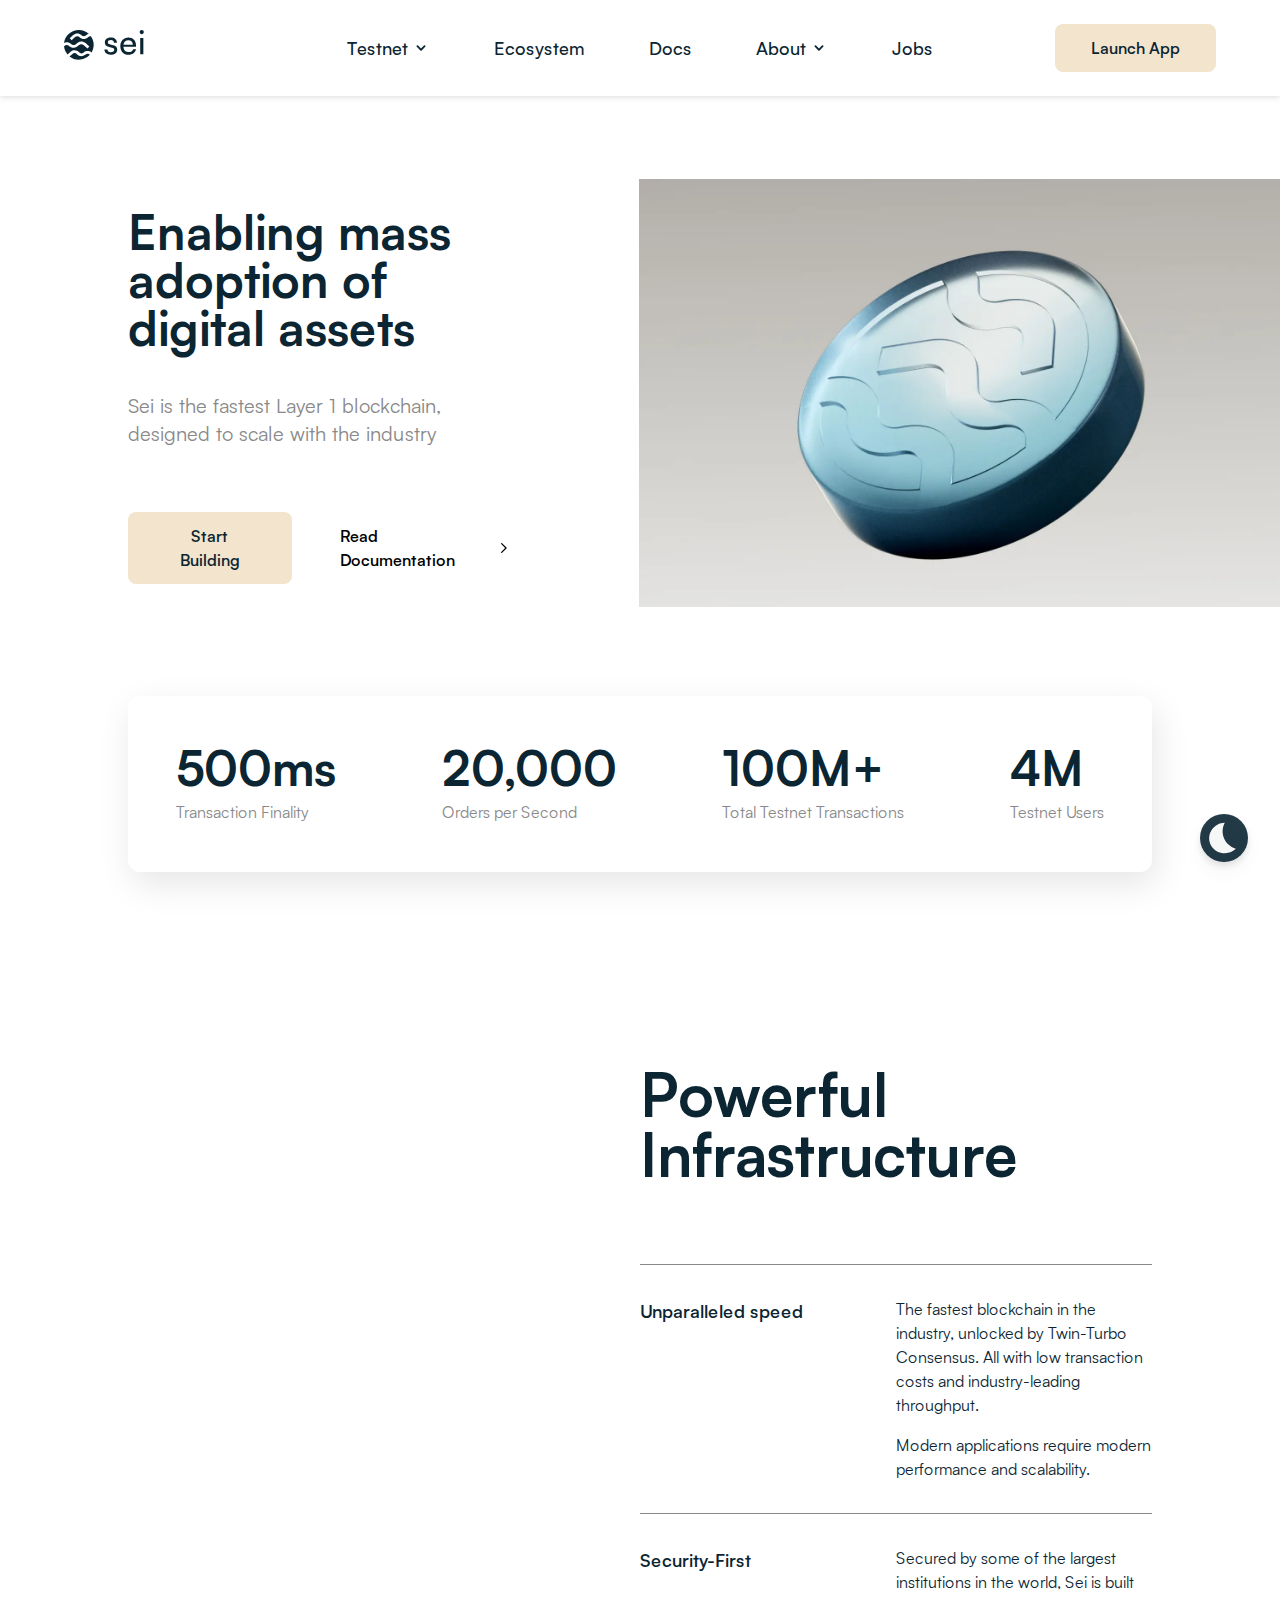
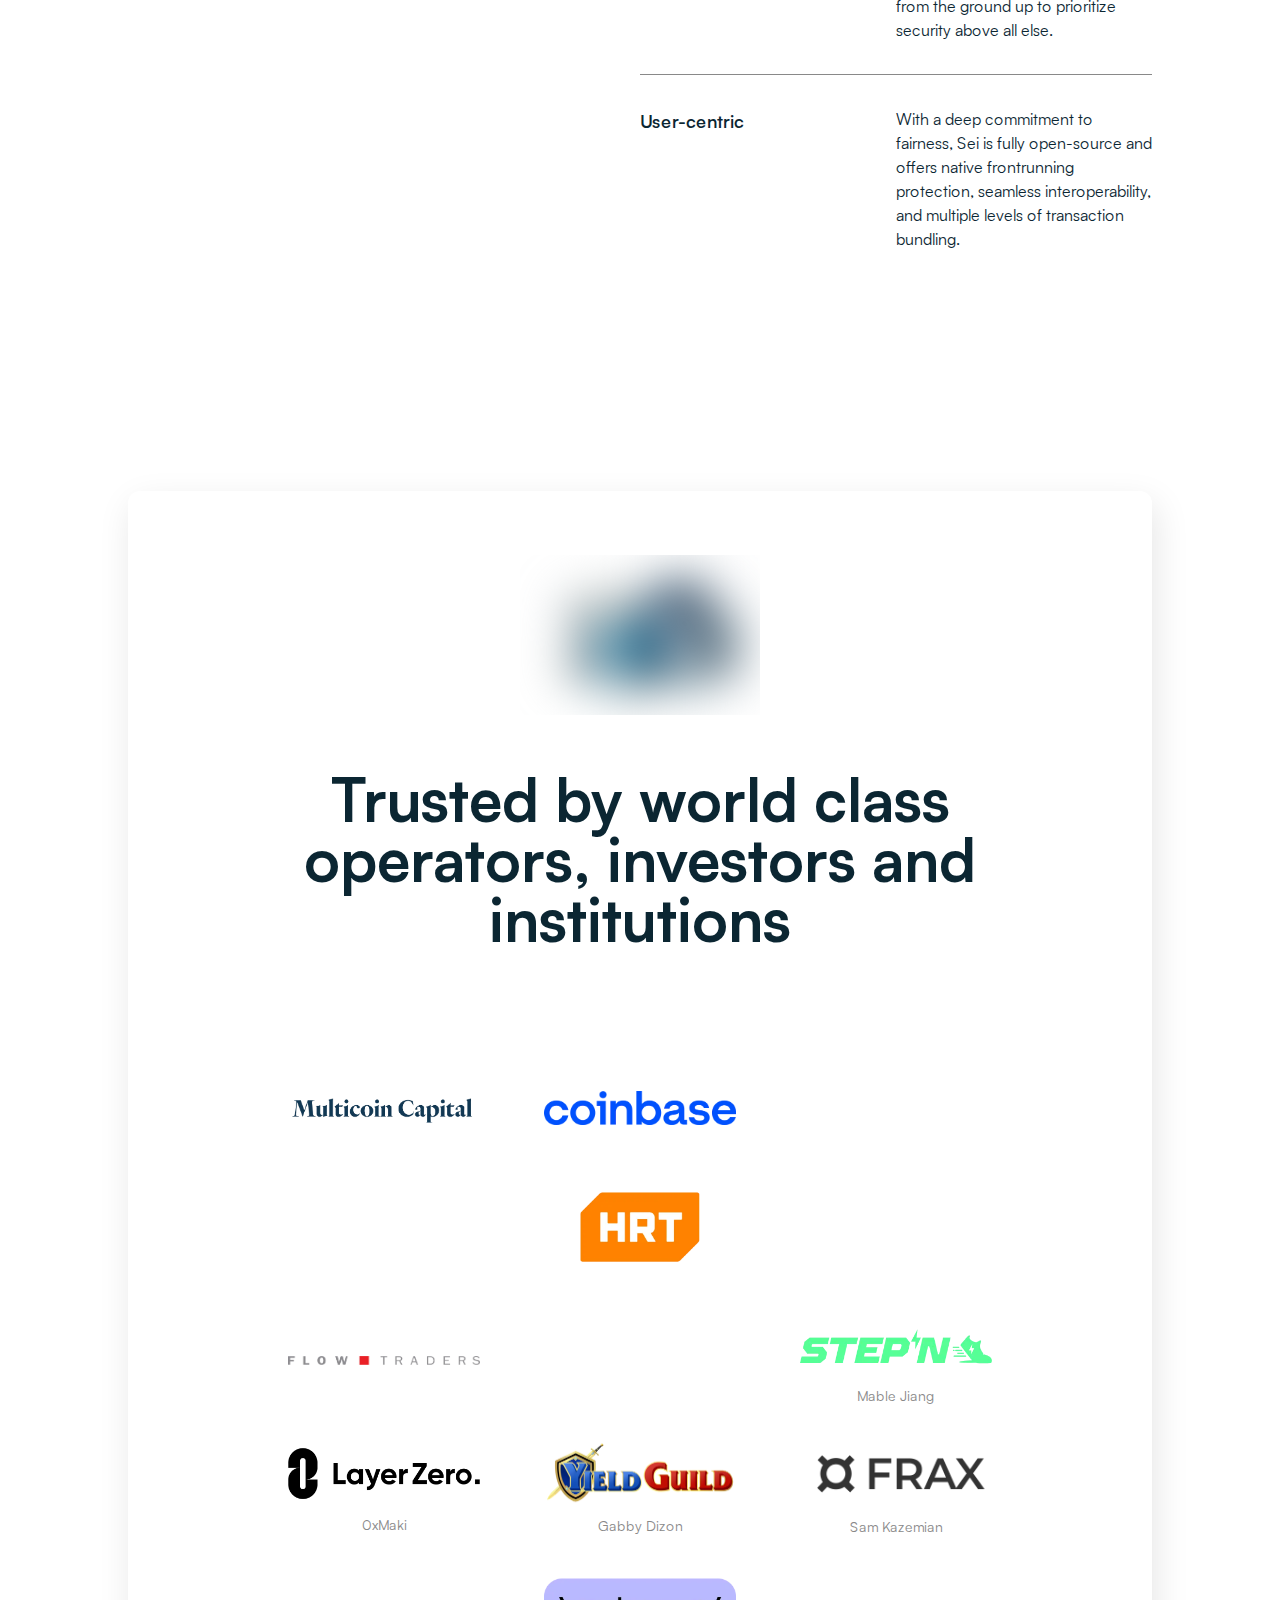
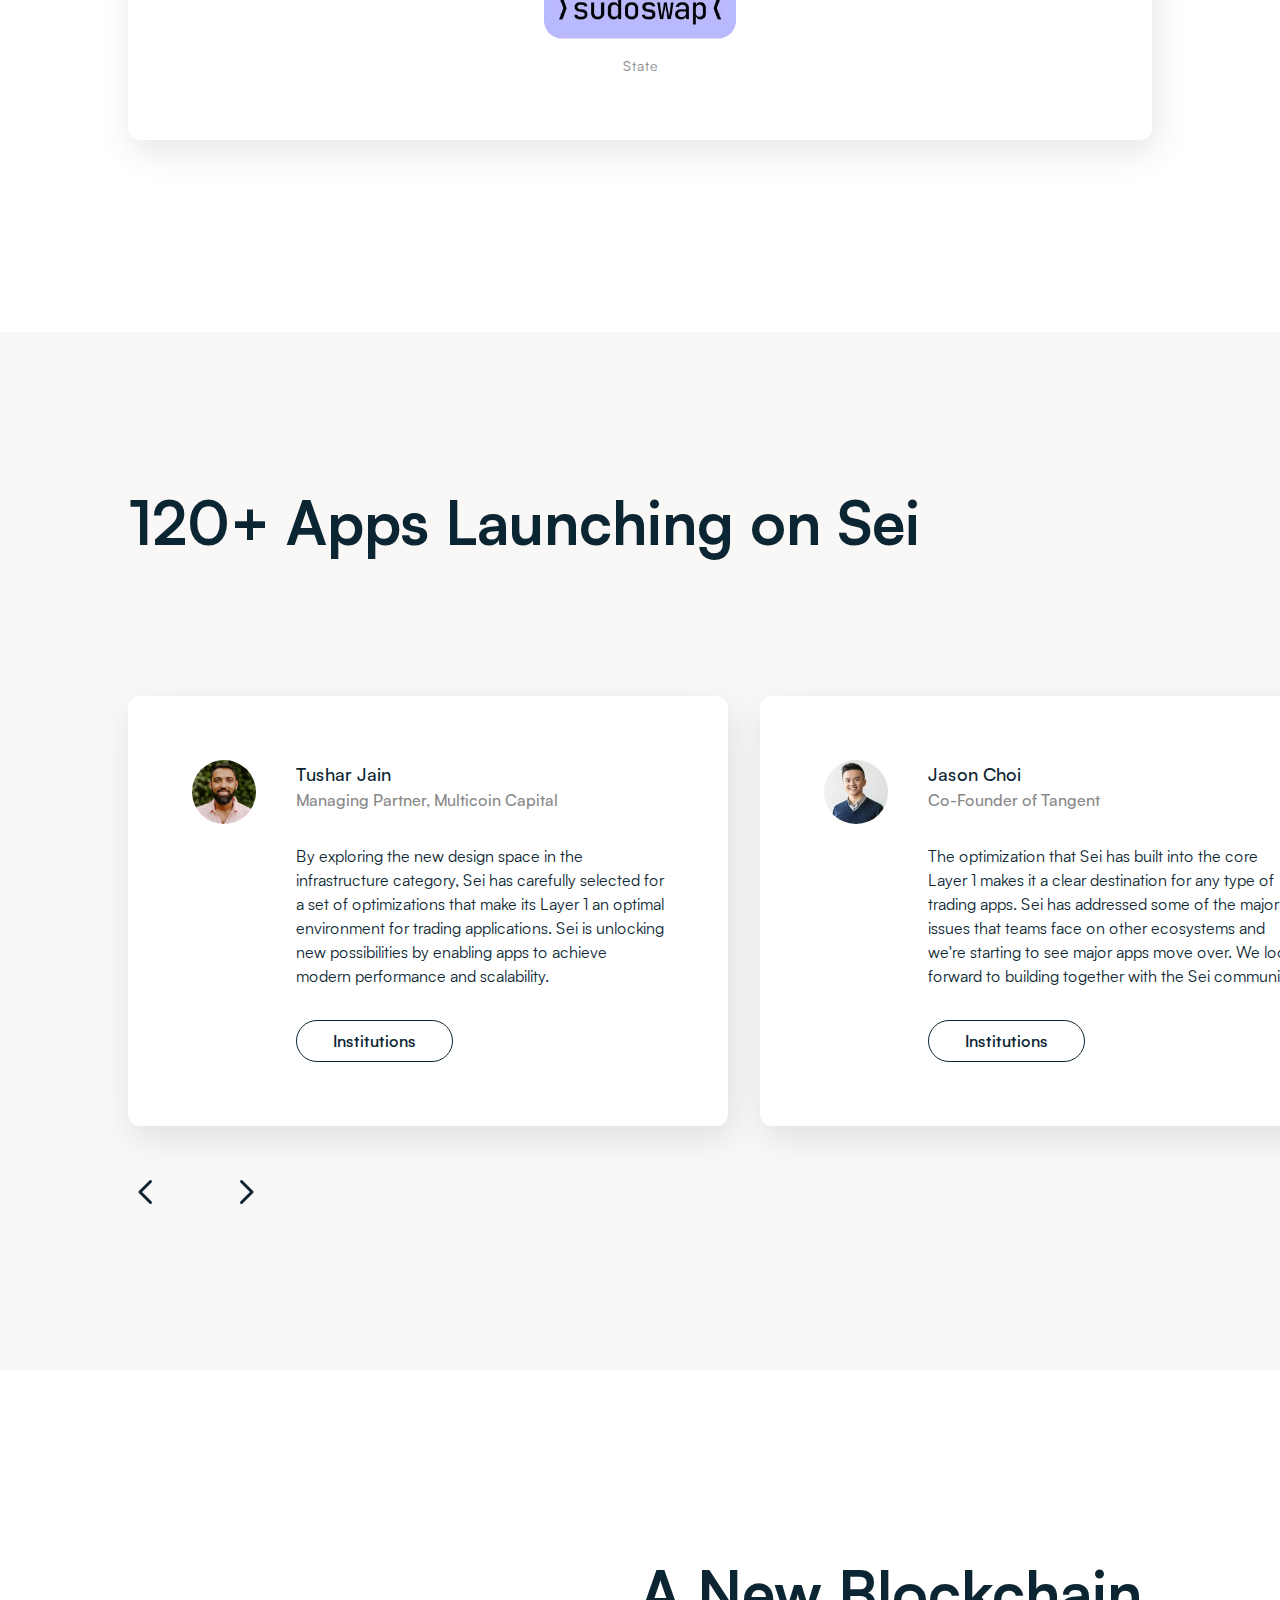
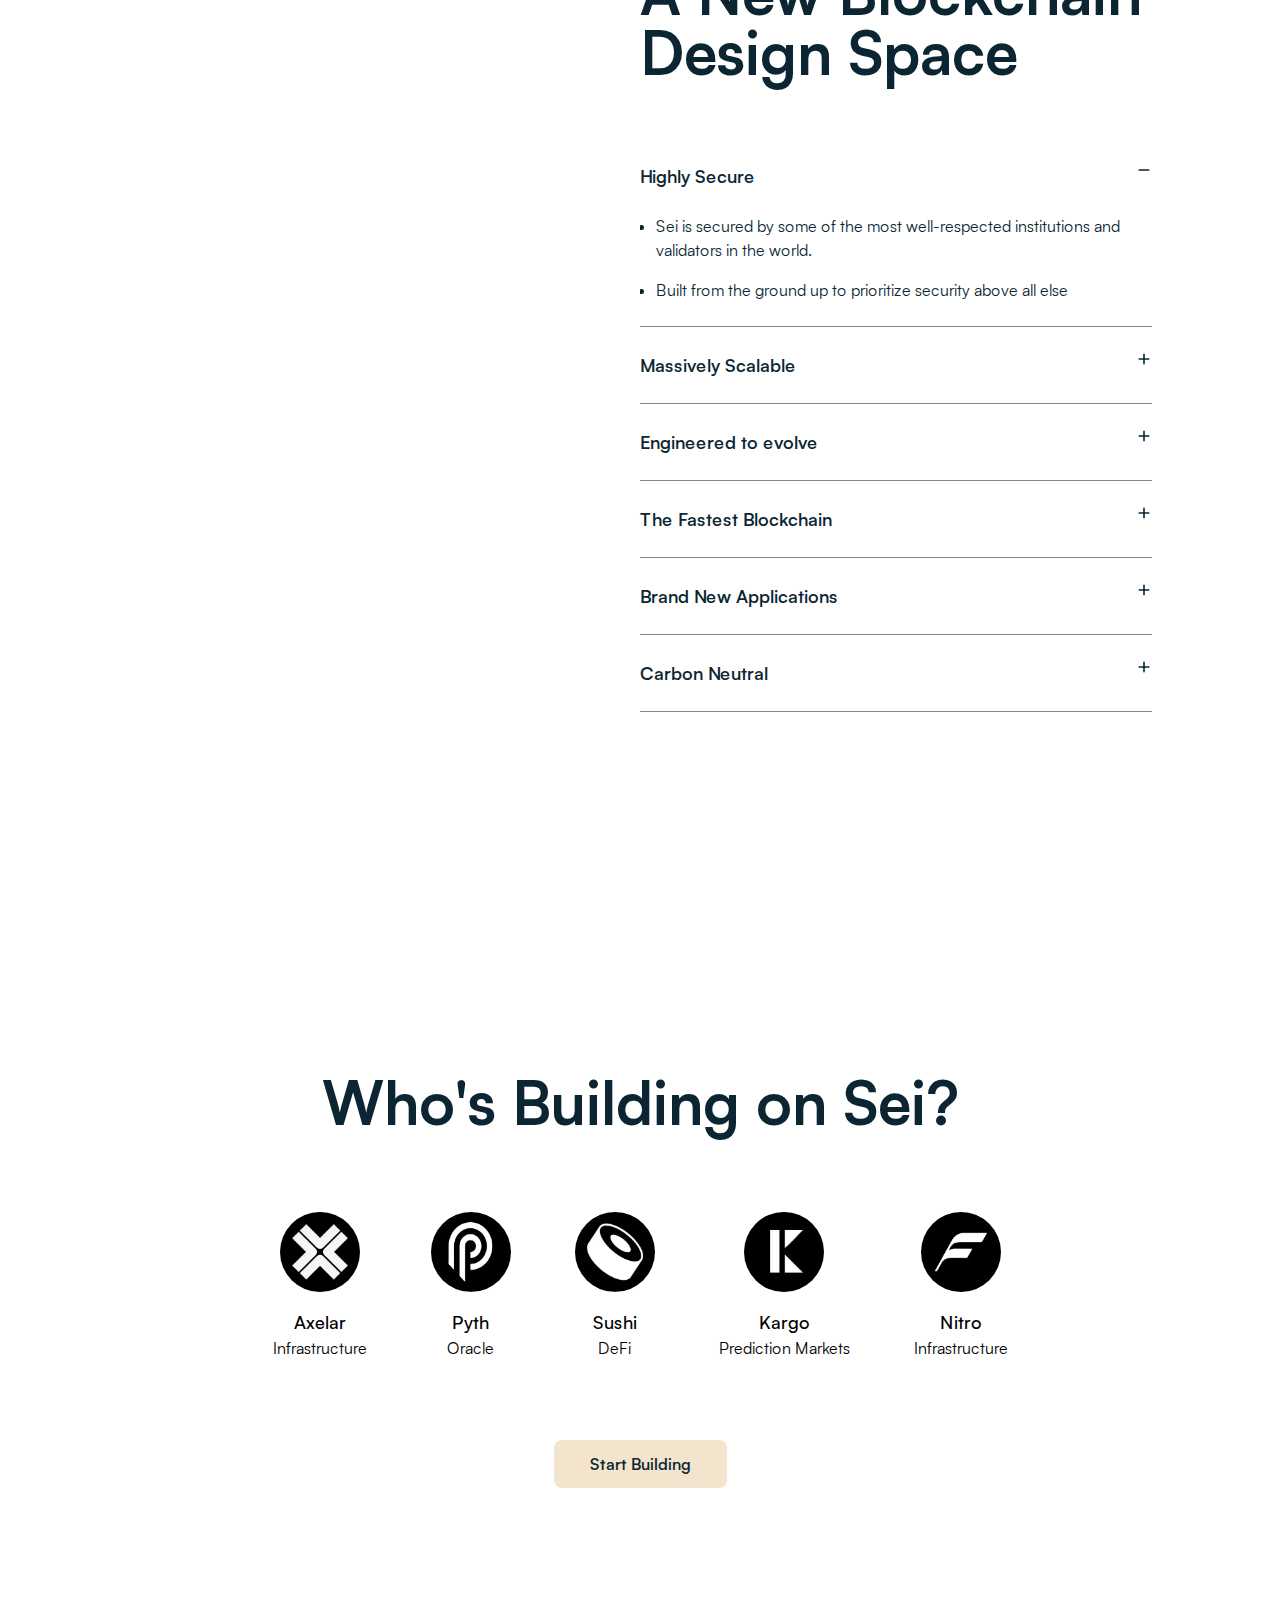
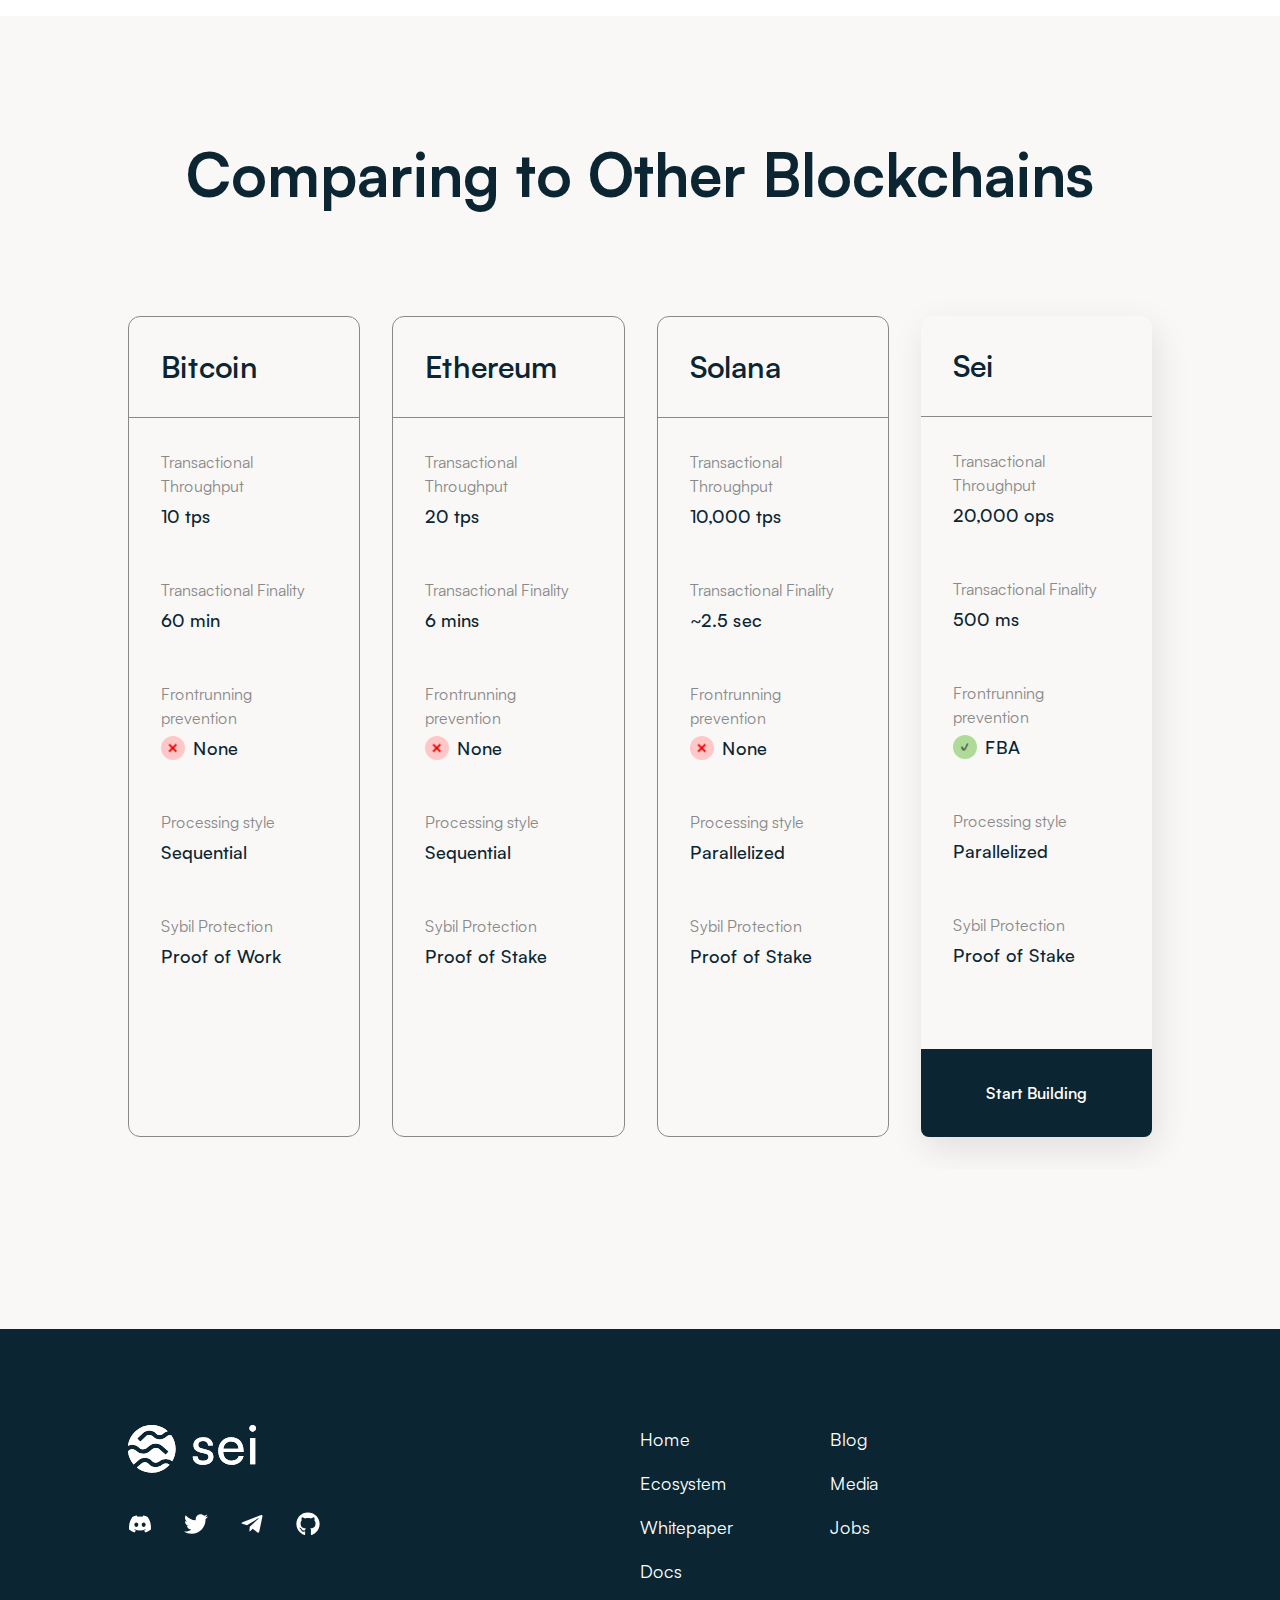
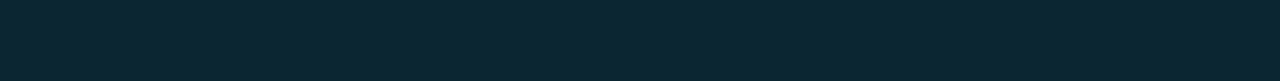
==== index.html @ 15d886cb "22" ====
<!DOCTYPE html>
<!-- saved from url=(0026)https://www.seinetwork.io/ -->
<html class="light" style="color-scheme: light">
  <head>
    <meta http-equiv="Content-Type" content="text/html; charset=UTF-8" />
    <meta name="viewport" content="width=device-width" />
    <link rel="icon" href="https://www.seinetwork.io/favicon.ico" />
    <link
      rel="apple-touch-icon"
      sizes="180x180"
      href="https://www.seinetwork.io/apple-touch-icon.png"
    />
    <link
      rel="icon"
      type="image/png"
      sizes="32x32"
      href="https://www.seinetwork.io/favicon-32x32.png"
    />
    <link
      rel="icon"
      type="image/png"
      sizes="16x16"
      href="https://www.seinetwork.io/favicon-16x16.png"
    />
    <link
      rel="preload"
      as="image"
      imagesrcset="/_next/static/media/logo.fccb4544.svg 1x, /_next/static/media/logo.fccb4544.svg 2x"
    />
    <title>Sei</title>
    <meta
      name="description"
      content="Sei is the first sector-specific Layer 1 blockchain, specialized for trading to give exchanges an unfair advantage"
    />
    <meta
      property="og:description"
      content="Sei is the first sector-specific Layer 1 blockchain, specialized for trading to give exchanges an unfair advantage"
    />
    <meta property="og:image" content="https://www.seinetwork.io/header.jpeg" />
    <link
      rel="preload"
      as="image"
      imagesrcset="/_next/image?url=%2F_next%2Fstatic%2Fmedia%2Fheader.177d8efa.jpeg&amp;w=1920&amp;q=75 1x, /_next/image?url=%2F_next%2Fstatic%2Fmedia%2Fheader.177d8efa.jpeg&amp;w=3840&amp;q=75 2x"
    />
    <link
      rel="preload"
      as="image"
      imagesrcset="/_next/image?url=%2F_next%2Fstatic%2Fmedia%2Fnasdaq.682b1b04.png&amp;w=3840&amp;q=75 1x"
    />
    <link
      rel="preload"
      as="image"
      imagesrcset="/_next/static/media/logo-light.1249fa55.svg 1x, /_next/static/media/logo-light.1249fa55.svg 2x"
    />
    <link
      rel="preload"
      as="image"
      imagesrcset="/_next/static/media/night-mode.e2748ee2.svg 1x, /_next/static/media/night-mode.e2748ee2.svg 2x"
    />
    <meta name="next-head-count" content="15" />
    <link rel="preload" href="./Sei_files/8a41b013d9b7c38a.css" as="style" />
    <link
      rel="stylesheet"
      href="./Sei_files/8a41b013d9b7c38a.css"
      data-n-g=""
    />
    <link rel="preload" href="./Sei_files/161fa475b1646a32.css" as="style" />
    <link
      rel="stylesheet"
      href="./Sei_files/161fa475b1646a32.css"
      data-n-p=""
    />
    <noscript data-n-css=""></noscript>
    <script
      defer=""
      nomodule=""
      src="./Sei_files/polyfills-c67a75d1b6f99dc8.js"
    ></script>
    <script src="./Sei_files/webpack-246c5233b889db27.js" defer=""></script>
    <script src="./Sei_files/framework-4bae2c966b0001c5.js" defer=""></script>
    <script src="./Sei_files/main-1f17483a0f830ef3.js" defer=""></script>
    <script src="./Sei_files/_app-218dd84189ef3e8f.js" defer=""></script>
    <script src="./Sei_files/1bfc9850-b2cb94525df4f023.js" defer=""></script>
    <script src="./Sei_files/d0c16330-4b8eaaa2dcb548d1.js" defer=""></script>
    <script src="./Sei_files/ae51ba48-6fbe7cf770477230.js" defer=""></script>
    <script src="./Sei_files/102d0109-e719ffe319b6fd63.js" defer=""></script>
    <script src="./Sei_files/fec483df-91bc128f11b1a0d2.js" defer=""></script>
    <script src="./Sei_files/d64684d8-f38b3db3be071883.js" defer=""></script>
    <script src="./Sei_files/56956470-5cda7f62181a00b7.js" defer=""></script>
    <script src="./Sei_files/093d6630-2e3bfc4df91aaadc.js" defer=""></script>
    <script src="./Sei_files/453-1b55c6024cd89464.js" defer=""></script>
    <script src="./Sei_files/851-3bc5c96098dbd3c6.js" defer=""></script>
    <script src="./Sei_files/462-4935fa8c2245cab6.js" defer=""></script>
    <script src="./Sei_files/index-c6e54e2c39372d68.js" defer=""></script>
    <script src="./Sei_files/_buildManifest.js" defer=""></script>
    <script src="./Sei_files/_ssgManifest.js" defer=""></script>
    <link
      as="script"
      rel="prefetch"
      href="./Sei_files/d0447323-65634891afab053b.js"
    />
    <link
      as="script"
      rel="prefetch"
      href="./Sei_files/0c428ae2-75a1a5b0a1548355.js"
    />
    <link
      as="script"
      rel="prefetch"
      href="./Sei_files/d7eeaac4-534a50ec623fce26.js"
    />
    <link
      as="script"
      rel="prefetch"
      href="./Sei_files/ecosystem-51c53a5d2145a384.js"
    />
    <link
      as="script"
      rel="prefetch"
      href="./Sei_files/treasure-8b0238f4e02240ed.js"
    />
    <link
      as="script"
      rel="prefetch"
      href="./Sei_files/media-4ad7a626e1d3c2e5.js"
    />
  </head>
  <body>
    <div id="__next">
      <script>
        !(function () {
          try {
            var d = document.documentElement,
              c = d.classList;
            c.remove("light", "dark");
            var e = localStorage.getItem("theme");
            if ("system" === e || (!e && true)) {
              var t = "(prefers-color-scheme: dark)",
                m = window.matchMedia(t);
              if (m.media !== t || m.matches) {
                d.style.colorScheme = "dark";
                c.add("dark");
              } else {
                d.style.colorScheme = "light";
                c.add("light");
              }
            } else if (e) {
              c.add(e || "");
            }
            if (e === "light" || e === "dark") d.style.colorScheme = e;
          } catch (e) {}
        })();
      </script>
      <div
        class="px-6 md:px-16 py-6 flex flex-row justify-between items-center relative shadow-[0px_1px_6px_0px_rgba(0,0,0,0.15)] bg-white dark:bg-indigo"
      >
        <div class="flex-1 flex items-center justify-start">
          <div class="w-20 mr-2 hidden dark:flex">
            <a href="https://www.seinetwork.io/"
              ><span
                style="
                  box-sizing: border-box;
                  display: inline-block;
                  overflow: hidden;
                  width: initial;
                  height: initial;
                  background: none;
                  opacity: 1;
                  border: 0;
                  margin: 0;
                  padding: 0;
                  position: relative;
                  max-width: 100%;
                "
                ><span
                  style="
                    box-sizing: border-box;
                    display: block;
                    width: initial;
                    height: initial;
                    background: none;
                    opacity: 1;
                    border: 0;
                    margin: 0;
                    padding: 0;
                    max-width: 100%;
                  "
                  ><img
                    style="
                      display: block;
                      max-width: 100%;
                      width: initial;
                      height: initial;
                      background: none;
                      opacity: 1;
                      border: 0;
                      margin: 0;
                      padding: 0;
                    "
                    alt=""
                    aria-hidden="true"
                    src="data:image/svg+xml,%3csvg%20xmlns=%27http://www.w3.org/2000/svg%27%20version=%271.1%27%20width=%27155%27%20height=%2758%27/%3e" /></span
                ><img
                  alt="Sei Logo"
                  srcset="
                    /_next/static/media/logo-light.1249fa55.svg 1x,
                    /_next/static/media/logo-light.1249fa55.svg 2x
                  "
                  src="./Sei_files/logo-light.1249fa55.svg"
                  decoding="async"
                  data-nimg="intrinsic"
                  style="
                    position: absolute;
                    top: 0;
                    left: 0;
                    bottom: 0;
                    right: 0;
                    box-sizing: border-box;
                    padding: 0;
                    border: none;
                    margin: auto;
                    display: block;
                    width: 0;
                    height: 0;
                    min-width: 100%;
                    max-width: 100%;
                    min-height: 100%;
                    max-height: 100%;
                  " /></span
            ></a>
          </div>
          <div class="w-20 mr-2 dark:hidden">
            <a href="https://www.seinetwork.io/"
              ><span
                style="
                  box-sizing: border-box;
                  display: inline-block;
                  overflow: hidden;
                  width: initial;
                  height: initial;
                  background: none;
                  opacity: 1;
                  border: 0;
                  margin: 0;
                  padding: 0;
                  position: relative;
                  max-width: 100%;
                "
                ><span
                  style="
                    box-sizing: border-box;
                    display: block;
                    width: initial;
                    height: initial;
                    background: none;
                    opacity: 1;
                    border: 0;
                    margin: 0;
                    padding: 0;
                    max-width: 100%;
                  "
                  ><img
                    style="
                      display: block;
                      max-width: 100%;
                      width: initial;
                      height: initial;
                      background: none;
                      opacity: 1;
                      border: 0;
                      margin: 0;
                      padding: 0;
                    "
                    alt=""
                    aria-hidden="true"
                    src="data:image/svg+xml,%3csvg%20xmlns=%27http://www.w3.org/2000/svg%27%20version=%271.1%27%20width=%27101%27%20height=%2738%27/%3e" /></span
                ><img
                  alt="Sei Logo"
                  srcset="
                    /_next/static/media/logo.fccb4544.svg 1x,
                    /_next/static/media/logo.fccb4544.svg 2x
                  "
                  src="./Sei_files/logo.fccb4544.svg"
                  decoding="async"
                  data-nimg="intrinsic"
                  style="
                    position: absolute;
                    top: 0;
                    left: 0;
                    bottom: 0;
                    right: 0;
                    box-sizing: border-box;
                    padding: 0;
                    border: none;
                    margin: auto;
                    display: block;
                    width: 0;
                    height: 0;
                    min-width: 100%;
                    max-width: 100%;
                    min-height: 100%;
                    max-height: 100%;
                  " /></span
            ></a>
          </div>
        </div>
        <div class="flex-1 font-medium">
          <div
            class="hidden lg:flex items-center justify-center text-lg space-x-8 xl:space-x-16 text-indigo dark:text-white"
          >
            <div class="relative">
              <button class="flex justify-center items-center">
                <span class="mr-1">Testnet</span
                ><svg
                  stroke="currentColor"
                  fill="currentColor"
                  stroke-width="0"
                  viewBox="0 0 20 20"
                  class="transition-all"
                  height="1em"
                  width="1em"
                  xmlns="http://www.w3.org/2000/svg"
                >
                  <path
                    fill-rule="evenodd"
                    d="M5.293 7.293a1 1 0 011.414 0L10 10.586l3.293-3.293a1 1 0 111.414 1.414l-4 4a1 1 0 01-1.414 0l-4-4a1 1 0 010-1.414z"
                    clip-rule="evenodd"
                  ></path>
                </svg>
              </button>
              <div
                class="absolute left-0 z-50 mt-2 p-8 rounded-lg shadow-[0px_1px_6px_0px_rgba(0,0,0,0.15)] bg-white text-indigo dark:bg-indigo dark:text-white hidden"
              >
                <div class="gap-6 flex flex-col items-start w-80">
                  <div>
                    <a href="https://www.seinetwork.io/treasure"
                      ><div class="flex">
                        <div class="text-2xl mt-1 mr-3">
                          <svg
                            stroke="currentColor"
                            fill="none"
                            stroke-width="0"
                            viewBox="0 0 24 24"
                            height="1em"
                            width="1em"
                            xmlns="http://www.w3.org/2000/svg"
                          >
                            <path
                              stroke-linecap="round"
                              stroke-linejoin="round"
                              stroke-width="2"
                              d="M12 8v13m0-13V6a2 2 0 112 2h-2zm0 0V5.5A2.5 2.5 0 109.5 8H12zm-7 4h14M5 12a2 2 0 110-4h14a2 2 0 110 4M5 12v7a2 2 0 002 2h10a2 2 0 002-2v-7"
                            ></path>
                          </svg>
                        </div>
                        <div>
                          <p>Treasure</p>
                          <p class="text-grey font-normal">
                            Claim and view your Mystery Box NFT
                          </p>
                        </div>
                      </div></a
                    >
                  </div>
                  <div>
                    <a
                      href="https://3pgv.notion.site/All-Seinami-Testnet-Missions-16c0a40320244c24b0bc3f663c0cf00b"
                      target="_blank"
                      rel="noreferrer"
                      class="flex justify-center items-center"
                      ><div class="flex">
                        <div class="text-2xl mt-1 mr-3">
                          <svg
                            stroke="currentColor"
                            fill="none"
                            stroke-width="2"
                            viewBox="0 0 24 24"
                            stroke-linecap="round"
                            stroke-linejoin="round"
                            height="1em"
                            width="1em"
                            xmlns="http://www.w3.org/2000/svg"
                          >
                            <desc></desc>
                            <path
                              stroke="none"
                              d="M0 0h24v24H0z"
                              fill="none"
                            ></path>
                            <circle cx="12" cy="12" r="1"></circle>
                            <circle cx="12" cy="12" r="5"></circle>
                            <circle cx="12" cy="12" r="9"></circle>
                          </svg>
                        </div>
                        <div>
                          <p>Missions</p>
                          <p class="text-grey font-normal">
                            Check out our current Seinami Testnet missions
                          </p>
                        </div>
                      </div></a
                    >
                  </div>
                  <div>
                    <a
                      href="https://sei.explorers.guru/validators"
                      target="_blank"
                      rel="noreferrer"
                      class="flex justify-center items-center"
                      ><div class="flex">
                        <div class="text-2xl mt-1 mr-3">
                          <svg
                            stroke="currentColor"
                            fill="none"
                            stroke-width="0"
                            viewBox="0 0 24 24"
                            height="1em"
                            width="1em"
                            xmlns="http://www.w3.org/2000/svg"
                          >
                            <path
                              stroke-linecap="round"
                              stroke-linejoin="round"
                              stroke-width="2"
                              d="M9 12l2 2 4-4M7.835 4.697a3.42 3.42 0 001.946-.806 3.42 3.42 0 014.438 0 3.42 3.42 0 001.946.806 3.42 3.42 0 013.138 3.138 3.42 3.42 0 00.806 1.946 3.42 3.42 0 010 4.438 3.42 3.42 0 00-.806 1.946 3.42 3.42 0 01-3.138 3.138 3.42 3.42 0 00-1.946.806 3.42 3.42 0 01-4.438 0 3.42 3.42 0 00-1.946-.806 3.42 3.42 0 01-3.138-3.138 3.42 3.42 0 00-.806-1.946 3.42 3.42 0 010-4.438 3.42 3.42 0 00.806-1.946 3.42 3.42 0 013.138-3.138z"
                            ></path>
                          </svg>
                        </div>
                        <div>
                          <p>Validators</p>
                          <p class="text-grey font-normal">
                            View the stake and status of Seinami Testnet
                            validators
                          </p>
                        </div>
                      </div></a
                    >
                  </div>
                </div>
              </div>
            </div>
            <a href="https://www.seinetwork.io/ecosystem">Ecosystem</a
            ><a
              href="https://docs.seinetwork.io/introduction/overview"
              target="_blank"
              rel="noreferrer"
              >Docs</a
            >
            <div class="relative">
              <button class="flex justify-center items-center">
                <span class="mr-1">About</span
                ><svg
                  stroke="currentColor"
                  fill="currentColor"
                  stroke-width="0"
                  viewBox="0 0 20 20"
                  class="transition-all"
                  height="1em"
                  width="1em"
                  xmlns="http://www.w3.org/2000/svg"
                >
                  <path
                    fill-rule="evenodd"
                    d="M5.293 7.293a1 1 0 011.414 0L10 10.586l3.293-3.293a1 1 0 111.414 1.414l-4 4a1 1 0 01-1.414 0l-4-4a1 1 0 010-1.414z"
                    clip-rule="evenodd"
                  ></path>
                </svg>
              </button>
              <div
                class="absolute left-0 z-50 mt-2 p-8 rounded-lg shadow-[0px_1px_6px_0px_rgba(0,0,0,0.15)] bg-white text-indigo dark:bg-indigo dark:text-white hidden"
              >
                <div class="gap-6 flex flex-col items-start w-80">
                  <div>
                    <a
                      href="https://github.com/sei-protocol/sei-chain/blob/3c9576fee3494ce039df684624f918dd8066ba3f/whitepaper/Sei_Whitepaper.pdf"
                      target="_blank"
                      rel="noreferrer"
                      class="flex justify-center items-center"
                      ><div class="flex">
                        <div class="text-2xl mt-1 mr-3">
                          <svg
                            stroke="currentColor"
                            fill="currentColor"
                            stroke-width="0"
                            viewBox="0 0 512 512"
                            height="1em"
                            width="1em"
                            xmlns="http://www.w3.org/2000/svg"
                          >
                            <path
                              fill="none"
                              stroke-linejoin="round"
                              stroke-width="32"
                              d="M416 221.25V416a48 48 0 01-48 48H144a48 48 0 01-48-48V96a48 48 0 0148-48h98.75a32 32 0 0122.62 9.37l141.26 141.26a32 32 0 019.37 22.62z"
                            ></path>
                            <path
                              fill="none"
                              stroke-linecap="round"
                              stroke-linejoin="round"
                              stroke-width="32"
                              d="M256 56v120a32 32 0 0032 32h120m-232 80h160m-160 80h160"
                            ></path>
                          </svg>
                        </div>
                        <div>
                          <p>Whitepaper</p>
                          <p class="text-grey font-normal">
                            Read about the technical details of the Sei chain
                          </p>
                        </div>
                      </div></a
                    >
                  </div>
                  <div>
                    <a
                      href="https://blog.seinetwork.io/"
                      target="_blank"
                      rel="noreferrer"
                      class="flex justify-center items-center"
                      ><div class="flex">
                        <div class="text-2xl mt-1 mr-3">
                          <svg
                            stroke="currentColor"
                            fill="none"
                            stroke-width="0"
                            viewBox="0 0 24 24"
                            height="1em"
                            width="1em"
                            xmlns="http://www.w3.org/2000/svg"
                          >
                            <path
                              stroke-linecap="round"
                              stroke-linejoin="round"
                              stroke-width="2"
                              d="M11 5H6a2 2 0 00-2 2v11a2 2 0 002 2h11a2 2 0 002-2v-5m-1.414-9.414a2 2 0 112.828 2.828L11.828 15H9v-2.828l8.586-8.586z"
                            ></path>
                          </svg>
                        </div>
                        <div>
                          <p>Blog</p>
                          <p class="text-grey font-normal">
                            Project updates and partnership announcements
                          </p>
                        </div>
                      </div></a
                    >
                  </div>
                  <div>
                    <a
                      class="flex justify-center items-center"
                      href="https://www.seinetwork.io/media"
                      ><div class="flex">
                        <div class="text-2xl mt-1 mr-3">
                          <svg
                            stroke="currentColor"
                            fill="none"
                            stroke-width="0"
                            viewBox="0 0 24 24"
                            height="1em"
                            width="1em"
                            xmlns="http://www.w3.org/2000/svg"
                          >
                            <path
                              stroke-linecap="round"
                              stroke-linejoin="round"
                              stroke-width="2"
                              d="M19 20H5a2 2 0 01-2-2V6a2 2 0 012-2h10a2 2 0 012 2v1m2 13a2 2 0 01-2-2V7m2 13a2 2 0 002-2V9a2 2 0 00-2-2h-2m-4-3H9M7 16h6M7 8h6v4H7V8z"
                            ></path>
                          </svg>
                        </div>
                        <div>
                          <p>Media</p>
                          <p class="text-grey font-normal">
                            Sei's press coverage
                          </p>
                        </div>
                      </div></a
                    >
                  </div>
                </div>
              </div>
            </div>
            <a
              href="https://jobs.lever.co/SeiLabs"
              target="_blank"
              rel="noreferrer"
              >Jobs</a
            >
          </div>
        </div>
        <div class="flex-1 hidden lg:flex items-center justify-end">
          <div>
            <a
              href="https://app.seinetwork.io/"
              target="_blank"
              rel="noreferrer"
              ><button
                class="py-3 px-6 md:px-9 rounded-lg font-semibold disabled:opacity-70 hover:opacity-90 bg-cream text-indigo"
              >
                Launch App
              </button></a
            >
          </div>
        </div>
        <div
          class="flex-1 flex lg:hidden text-indigo dark:text-white justify-end"
        >
          <div class="text-2xl cursor-pointer">
            <svg
              stroke="currentColor"
              fill="none"
              stroke-width="0"
              viewBox="0 0 24 24"
              height="1em"
              width="1em"
              xmlns="http://www.w3.org/2000/svg"
            >
              <path
                stroke-linecap="round"
                stroke-linejoin="round"
                stroke-width="2"
                d="M4 8h16M4 16h16"
              ></path>
            </svg>
          </div>
        </div>
      </div>
      <div
        class="px-6 md:px-16 py-6 fixed top-0 left-0 right-0 bottom-0 bg-white dark:bg-indigo z-50 flex-col hidden"
      >
        <div class="flex flex-row justify-between items-center mb-12">
          <div class="flex-1 flex items-center justify-start">
            <div class="w-20 mr-2 hidden dark:flex">
              <a href="https://www.seinetwork.io/"
                ><span
                  style="
                    box-sizing: border-box;
                    display: inline-block;
                    overflow: hidden;
                    width: initial;
                    height: initial;
                    background: none;
                    opacity: 1;
                    border: 0;
                    margin: 0;
                    padding: 0;
                    position: relative;
                    max-width: 100%;
                  "
                  ><span
                    style="
                      box-sizing: border-box;
                      display: block;
                      width: initial;
                      height: initial;
                      background: none;
                      opacity: 1;
                      border: 0;
                      margin: 0;
                      padding: 0;
                      max-width: 100%;
                    "
                    ><img
                      style="
                        display: block;
                        max-width: 100%;
                        width: initial;
                        height: initial;
                        background: none;
                        opacity: 1;
                        border: 0;
                        margin: 0;
                        padding: 0;
                      "
                      alt=""
                      aria-hidden="true"
                      src="data:image/svg+xml,%3csvg%20xmlns=%27http://www.w3.org/2000/svg%27%20version=%271.1%27%20width=%27155%27%20height=%2758%27/%3e" /></span
                  ><img
                    alt="Sei Logo"
                    srcset="
                      /_next/static/media/logo-light.1249fa55.svg 1x,
                      /_next/static/media/logo-light.1249fa55.svg 2x
                    "
                    src="./Sei_files/logo-light.1249fa55.svg"
                    decoding="async"
                    data-nimg="intrinsic"
                    style="
                      position: absolute;
                      top: 0;
                      left: 0;
                      bottom: 0;
                      right: 0;
                      box-sizing: border-box;
                      padding: 0;
                      border: none;
                      margin: auto;
                      display: block;
                      width: 0;
                      height: 0;
                      min-width: 100%;
                      max-width: 100%;
                      min-height: 100%;
                      max-height: 100%;
                    " /></span
              ></a>
            </div>
            <div class="w-20 mr-2 dark:hidden">
              <a href="https://www.seinetwork.io/"
                ><span
                  style="
                    box-sizing: border-box;
                    display: inline-block;
                    overflow: hidden;
                    width: initial;
                    height: initial;
                    background: none;
                    opacity: 1;
                    border: 0;
                    margin: 0;
                    padding: 0;
                    position: relative;
                    max-width: 100%;
                  "
                  ><span
                    style="
                      box-sizing: border-box;
                      display: block;
                      width: initial;
                      height: initial;
                      background: none;
                      opacity: 1;
                      border: 0;
                      margin: 0;
                      padding: 0;
                      max-width: 100%;
                    "
                    ><img
                      style="
                        display: block;
                        max-width: 100%;
                        width: initial;
                        height: initial;
                        background: none;
                        opacity: 1;
                        border: 0;
                        margin: 0;
                        padding: 0;
                      "
                      alt=""
                      aria-hidden="true"
                      src="data:image/svg+xml,%3csvg%20xmlns=%27http://www.w3.org/2000/svg%27%20version=%271.1%27%20width=%27101%27%20height=%2738%27/%3e" /></span
                  ><img
                    alt="Sei Logo"
                    srcset="
                      /_next/static/media/logo.fccb4544.svg 1x,
                      /_next/static/media/logo.fccb4544.svg 2x
                    "
                    src="./Sei_files/logo.fccb4544.svg"
                    decoding="async"
                    data-nimg="intrinsic"
                    style="
                      position: absolute;
                      top: 0;
                      left: 0;
                      bottom: 0;
                      right: 0;
                      box-sizing: border-box;
                      padding: 0;
                      border: none;
                      margin: auto;
                      display: block;
                      width: 0;
                      height: 0;
                      min-width: 100%;
                      max-width: 100%;
                      min-height: 100%;
                      max-height: 100%;
                    " /></span
              ></a>
            </div>
          </div>
          <div
            class="flex-1 flex lg:hidden text-indigo dark:text-white justify-end"
          >
            <div class="text-2xl cursor-pointer">
              <svg
                stroke="currentColor"
                fill="none"
                stroke-width="0"
                viewBox="0 0 24 24"
                height="1em"
                width="1em"
                xmlns="http://www.w3.org/2000/svg"
              >
                <path
                  stroke-linecap="round"
                  stroke-linejoin="round"
                  stroke-width="2"
                  d="M6 18L18 6M6 6l12 12"
                ></path>
              </svg>
            </div>
          </div>
        </div>
        <div
          class="flex-1 flex flex-col gap-y-6 text-indigo dark:text-white text-lg font-medium"
        >
          <div class="relative">
            <button class="flex justify-center items-center">
              <span class="mr-1">Testnet</span
              ><svg
                stroke="currentColor"
                fill="currentColor"
                stroke-width="0"
                viewBox="0 0 20 20"
                class="transition-all"
                height="1em"
                width="1em"
                xmlns="http://www.w3.org/2000/svg"
              >
                <path
                  fill-rule="evenodd"
                  d="M5.293 7.293a1 1 0 011.414 0L10 10.586l3.293-3.293a1 1 0 111.414 1.414l-4 4a1 1 0 01-1.414 0l-4-4a1 1 0 010-1.414z"
                  clip-rule="evenodd"
                ></path>
              </svg>
            </button>
            <div class="hidden">
              <div class="space-y-6 flex flex-col items-start mt-6">
                <div>
                  <a
                    class="flex justify-center items-center"
                    href="https://www.seinetwork.io/treasure"
                    ><span class="text-2xl"
                      ><svg
                        stroke="currentColor"
                        fill="none"
                        stroke-width="0"
                        viewBox="0 0 24 24"
                        height="1em"
                        width="1em"
                        xmlns="http://www.w3.org/2000/svg"
                      >
                        <path
                          stroke-linecap="round"
                          stroke-linejoin="round"
                          stroke-width="2"
                          d="M12 8v13m0-13V6a2 2 0 112 2h-2zm0 0V5.5A2.5 2.5 0 109.5 8H12zm-7 4h14M5 12a2 2 0 110-4h14a2 2 0 110 4M5 12v7a2 2 0 002 2h10a2 2 0 002-2v-7"
                        ></path></svg></span
                    ><span class="ml-2">Treasure</span></a
                  >
                </div>
                <div>
                  <a
                    href="https://3pgv.notion.site/All-Seinami-Testnet-Missions-16c0a40320244c24b0bc3f663c0cf00b"
                    target="_blank"
                    rel="noreferrer"
                    class="flex justify-center items-center"
                    ><span class="text-2xl"
                      ><svg
                        stroke="currentColor"
                        fill="none"
                        stroke-width="2"
                        viewBox="0 0 24 24"
                        stroke-linecap="round"
                        stroke-linejoin="round"
                        height="1em"
                        width="1em"
                        xmlns="http://www.w3.org/2000/svg"
                      >
                        <desc></desc>
                        <path
                          stroke="none"
                          d="M0 0h24v24H0z"
                          fill="none"
                        ></path>
                        <circle cx="12" cy="12" r="1"></circle>
                        <circle cx="12" cy="12" r="5"></circle>
                        <circle cx="12" cy="12" r="9"></circle></svg></span
                    ><span class="ml-2">Missions</span></a
                  >
                </div>
                <div>
                  <a
                    href="https://sei.explorers.guru/validators"
                    target="_blank"
                    rel="noreferrer"
                    class="flex justify-center items-center"
                    ><span class="text-2xl"
                      ><svg
                        stroke="currentColor"
                        fill="none"
                        stroke-width="0"
                        viewBox="0 0 24 24"
                        height="1em"
                        width="1em"
                        xmlns="http://www.w3.org/2000/svg"
                      >
                        <path
                          stroke-linecap="round"
                          stroke-linejoin="round"
                          stroke-width="2"
                          d="M9 12l2 2 4-4M7.835 4.697a3.42 3.42 0 001.946-.806 3.42 3.42 0 014.438 0 3.42 3.42 0 001.946.806 3.42 3.42 0 013.138 3.138 3.42 3.42 0 00.806 1.946 3.42 3.42 0 010 4.438 3.42 3.42 0 00-.806 1.946 3.42 3.42 0 01-3.138 3.138 3.42 3.42 0 00-1.946.806 3.42 3.42 0 01-4.438 0 3.42 3.42 0 00-1.946-.806 3.42 3.42 0 01-3.138-3.138 3.42 3.42 0 00-.806-1.946 3.42 3.42 0 010-4.438 3.42 3.42 0 00.806-1.946 3.42 3.42 0 013.138-3.138z"
                        ></path></svg></span
                    ><span class="ml-2">Validators</span></a
                  >
                </div>
              </div>
            </div>
          </div>
          <a href="https://www.seinetwork.io/ecosystem">Ecosystem</a
          ><a
            href="https://docs.seinetwork.io/introduction/overview"
            target="_blank"
            rel="noreferrer"
            >Docs</a
          >
          <div class="relative">
            <button class="flex justify-center items-center">
              <span class="mr-1">About</span
              ><svg
                stroke="currentColor"
                fill="currentColor"
                stroke-width="0"
                viewBox="0 0 20 20"
                class="transition-all"
                height="1em"
                width="1em"
                xmlns="http://www.w3.org/2000/svg"
              >
                <path
                  fill-rule="evenodd"
                  d="M5.293 7.293a1 1 0 011.414 0L10 10.586l3.293-3.293a1 1 0 111.414 1.414l-4 4a1 1 0 01-1.414 0l-4-4a1 1 0 010-1.414z"
                  clip-rule="evenodd"
                ></path>
              </svg>
            </button>
            <div class="hidden">
              <div class="space-y-6 flex flex-col items-start mt-6">
                <div>
                  <a
                    href="https://github.com/sei-protocol/sei-chain/blob/3c9576fee3494ce039df684624f918dd8066ba3f/whitepaper/Sei_Whitepaper.pdf"
                    target="_blank"
                    rel="noreferrer"
                    class="flex justify-center items-center"
                    ><span class="text-2xl"
                      ><svg
                        stroke="currentColor"
                        fill="currentColor"
                        stroke-width="0"
                        viewBox="0 0 512 512"
                        height="1em"
                        width="1em"
                        xmlns="http://www.w3.org/2000/svg"
                      >
                        <path
                          fill="none"
                          stroke-linejoin="round"
                          stroke-width="32"
                          d="M416 221.25V416a48 48 0 01-48 48H144a48 48 0 01-48-48V96a48 48 0 0148-48h98.75a32 32 0 0122.62 9.37l141.26 141.26a32 32 0 019.37 22.62z"
                        ></path>
                        <path
                          fill="none"
                          stroke-linecap="round"
                          stroke-linejoin="round"
                          stroke-width="32"
                          d="M256 56v120a32 32 0 0032 32h120m-232 80h160m-160 80h160"
                        ></path></svg></span
                    ><span class="ml-2">Whitepaper</span></a
                  >
                </div>
                <div>
                  <a
                    href="https://blog.seinetwork.io/"
                    target="_blank"
                    rel="noreferrer"
                    class="flex justify-center items-center"
                    ><span class="text-2xl"
                      ><svg
                        stroke="currentColor"
                        fill="none"
                        stroke-width="0"
                        viewBox="0 0 24 24"
                        height="1em"
                        width="1em"
                        xmlns="http://www.w3.org/2000/svg"
                      >
                        <path
                          stroke-linecap="round"
                          stroke-linejoin="round"
                          stroke-width="2"
                          d="M11 5H6a2 2 0 00-2 2v11a2 2 0 002 2h11a2 2 0 002-2v-5m-1.414-9.414a2 2 0 112.828 2.828L11.828 15H9v-2.828l8.586-8.586z"
                        ></path></svg></span
                    ><span class="ml-2">Blog</span></a
                  >
                </div>
                <div>
                  <a
                    class="flex justify-center items-center"
                    href="https://www.seinetwork.io/media"
                    ><span class="text-2xl"
                      ><svg
                        stroke="currentColor"
                        fill="none"
                        stroke-width="0"
                        viewBox="0 0 24 24"
                        height="1em"
                        width="1em"
                        xmlns="http://www.w3.org/2000/svg"
                      >
                        <path
                          stroke-linecap="round"
                          stroke-linejoin="round"
                          stroke-width="2"
                          d="M19 20H5a2 2 0 01-2-2V6a2 2 0 012-2h10a2 2 0 012 2v1m2 13a2 2 0 01-2-2V7m2 13a2 2 0 002-2V9a2 2 0 00-2-2h-2m-4-3H9M7 16h6M7 8h6v4H7V8z"
                        ></path></svg></span
                    ><span class="ml-2">Media</span></a
                  >
                </div>
              </div>
            </div>
          </div>
          <a
            href="https://jobs.lever.co/SeiLabs"
            target="_blank"
            rel="noreferrer"
            >Jobs</a
          >
          <div>
            <a
              href="https://app.seinetwork.io/"
              target="_blank"
              rel="noreferrer"
              ><button
                class="py-3 px-6 md:px-9 rounded-lg font-semibold disabled:opacity-70 hover:opacity-90 bg-cream text-indigo w-full"
              >
                Launch App
              </button></a
            >
          </div>
        </div>
        <div
          class="flex flex-row justify-center items-center gap-x-8 text-2xl text-indigo dark:text-white mb-4"
        >
          <a href="https://discord.gg/sei" target="_blank" rel="noreferrer"
            ><svg
              stroke="currentColor"
              fill="currentColor"
              stroke-width="0"
              viewBox="0 0 640 512"
              height="1em"
              width="1em"
              xmlns="http://www.w3.org/2000/svg"
            >
              <path
                d="M524.531,69.836a1.5,1.5,0,0,0-.764-.7A485.065,485.065,0,0,0,404.081,32.03a1.816,1.816,0,0,0-1.923.91,337.461,337.461,0,0,0-14.9,30.6,447.848,447.848,0,0,0-134.426,0,309.541,309.541,0,0,0-15.135-30.6,1.89,1.89,0,0,0-1.924-.91A483.689,483.689,0,0,0,116.085,69.137a1.712,1.712,0,0,0-.788.676C39.068,183.651,18.186,294.69,28.43,404.354a2.016,2.016,0,0,0,.765,1.375A487.666,487.666,0,0,0,176.02,479.918a1.9,1.9,0,0,0,2.063-.676A348.2,348.2,0,0,0,208.12,430.4a1.86,1.86,0,0,0-1.019-2.588,321.173,321.173,0,0,1-45.868-21.853,1.885,1.885,0,0,1-.185-3.126c3.082-2.309,6.166-4.711,9.109-7.137a1.819,1.819,0,0,1,1.9-.256c96.229,43.917,200.41,43.917,295.5,0a1.812,1.812,0,0,1,1.924.233c2.944,2.426,6.027,4.851,9.132,7.16a1.884,1.884,0,0,1-.162,3.126,301.407,301.407,0,0,1-45.89,21.83,1.875,1.875,0,0,0-1,2.611,391.055,391.055,0,0,0,30.014,48.815,1.864,1.864,0,0,0,2.063.7A486.048,486.048,0,0,0,610.7,405.729a1.882,1.882,0,0,0,.765-1.352C623.729,277.594,590.933,167.465,524.531,69.836ZM222.491,337.58c-28.972,0-52.844-26.587-52.844-59.239S193.056,219.1,222.491,219.1c29.665,0,53.306,26.82,52.843,59.239C275.334,310.993,251.924,337.58,222.491,337.58Zm195.38,0c-28.971,0-52.843-26.587-52.843-59.239S388.437,219.1,417.871,219.1c29.667,0,53.307,26.82,52.844,59.239C470.715,310.993,447.538,337.58,417.871,337.58Z"
              ></path></svg></a
          ><a
            href="https://twitter.com/SeiNetwork"
            target="_blank"
            rel="noreferrer"
            ><svg
              stroke="currentColor"
              fill="currentColor"
              stroke-width="0"
              viewBox="0 0 512 512"
              height="1em"
              width="1em"
              xmlns="http://www.w3.org/2000/svg"
            >
              <path
                d="M459.37 151.716c.325 4.548.325 9.097.325 13.645 0 138.72-105.583 298.558-298.558 298.558-59.452 0-114.68-17.219-161.137-47.106 8.447.974 16.568 1.299 25.34 1.299 49.055 0 94.213-16.568 130.274-44.832-46.132-.975-84.792-31.188-98.112-72.772 6.498.974 12.995 1.624 19.818 1.624 9.421 0 18.843-1.3 27.614-3.573-48.081-9.747-84.143-51.98-84.143-102.985v-1.299c13.969 7.797 30.214 12.67 47.431 13.319-28.264-18.843-46.781-51.005-46.781-87.391 0-19.492 5.197-37.36 14.294-52.954 51.655 63.675 129.3 105.258 216.365 109.807-1.624-7.797-2.599-15.918-2.599-24.04 0-57.828 46.782-104.934 104.934-104.934 30.213 0 57.502 12.67 76.67 33.137 23.715-4.548 46.456-13.32 66.599-25.34-7.798 24.366-24.366 44.833-46.132 57.827 21.117-2.273 41.584-8.122 60.426-16.243-14.292 20.791-32.161 39.308-52.628 54.253z"
              ></path></svg></a
          ><a href="https://t.me/seinetwork" target="_blank" rel="noreferrer"
            ><svg
              stroke="currentColor"
              fill="currentColor"
              stroke-width="0"
              viewBox="0 0 448 512"
              height="1em"
              width="1em"
              xmlns="http://www.w3.org/2000/svg"
            >
              <path
                d="M446.7 98.6l-67.6 318.8c-5.1 22.5-18.4 28.1-37.3 17.5l-103-75.9-49.7 47.8c-5.5 5.5-10.1 10.1-20.7 10.1l7.4-104.9 190.9-172.5c8.3-7.4-1.8-11.5-12.9-4.1L117.8 284 16.2 252.2c-22.1-6.9-22.5-22.1 4.6-32.7L418.2 66.4c18.4-6.9 34.5 4.1 28.5 32.2z"
              ></path></svg></a
          ><a
            href="https://github.com/sei-protocol/sei-chain"
            target="_blank"
            rel="noreferrer"
            ><svg
              stroke="currentColor"
              fill="currentColor"
              stroke-width="0"
              viewBox="0 0 496 512"
              height="1em"
              width="1em"
              xmlns="http://www.w3.org/2000/svg"
            >
              <path
                d="M165.9 397.4c0 2-2.3 3.6-5.2 3.6-3.3.3-5.6-1.3-5.6-3.6 0-2 2.3-3.6 5.2-3.6 3-.3 5.6 1.3 5.6 3.6zm-31.1-4.5c-.7 2 1.3 4.3 4.3 4.9 2.6 1 5.6 0 6.2-2s-1.3-4.3-4.3-5.2c-2.6-.7-5.5.3-6.2 2.3zm44.2-1.7c-2.9.7-4.9 2.6-4.6 4.9.3 2 2.9 3.3 5.9 2.6 2.9-.7 4.9-2.6 4.6-4.6-.3-1.9-3-3.2-5.9-2.9zM244.8 8C106.1 8 0 113.3 0 252c0 110.9 69.8 205.8 169.5 239.2 12.8 2.3 17.3-5.6 17.3-12.1 0-6.2-.3-40.4-.3-61.4 0 0-70 15-84.7-29.8 0 0-11.4-29.1-27.8-36.6 0 0-22.9-15.7 1.6-15.4 0 0 24.9 2 38.6 25.8 21.9 38.6 58.6 27.5 72.9 20.9 2.3-16 8.8-27.1 16-33.7-55.9-6.2-112.3-14.3-112.3-110.5 0-27.5 7.6-41.3 23.6-58.9-2.6-6.5-11.1-33.3 2.6-67.9 20.9-6.5 69 27 69 27 20-5.6 41.5-8.5 62.8-8.5s42.8 2.9 62.8 8.5c0 0 48.1-33.6 69-27 13.7 34.7 5.2 61.4 2.6 67.9 16 17.7 25.8 31.5 25.8 58.9 0 96.5-58.9 104.2-114.8 110.5 9.2 7.9 17 22.9 17 46.4 0 33.7-.3 75.4-.3 83.6 0 6.5 4.6 14.4 17.3 12.1C428.2 457.8 496 362.9 496 252 496 113.3 383.5 8 244.8 8zM97.2 352.9c-1.3 1-1 3.3.7 5.2 1.6 1.6 3.9 2.3 5.2 1 1.3-1 1-3.3-.7-5.2-1.6-1.6-3.9-2.3-5.2-1zm-10.8-8.1c-.7 1.3.3 2.9 2.3 3.9 1.6 1 3.6.7 4.3-.7.7-1.3-.3-2.9-2.3-3.9-2-.6-3.6-.3-4.3.7zm32.4 35.6c-1.6 1.3-1 4.3 1.3 6.2 2.3 2.3 5.2 2.6 6.5 1 1.3-1.3.7-4.3-1.3-6.2-2.2-2.3-5.2-2.6-6.5-1zm-11.4-14.7c-1.6 1-1.6 3.6 0 5.9 1.6 2.3 4.3 3.3 5.6 2.3 1.6-1.3 1.6-3.9 0-6.2-1.4-2.3-4-3.3-5.6-2z"
              ></path></svg
          ></a>
        </div>
      </div>
      <main class="bg-white dark:bg-indigo">
        <div
          class="flex flex-col lg:flex-row justify-between items-center pt-20 mb-20"
        >
          <div
            class="px-6 sm:px-12 lg:pl-32 lg:pr-8 xl:pr-16 max-w-4xl mb-16 lg:mb-0 text-center lg:text-left py-8"
          >
            <h1
              class="text-4xl xl:text-5xl 2xl:text-6xl text-indigo dark:text-white font-bold mb-10"
            >
              Enabling mass adoption of digital assets
            </h1>
            <p class="text-grey dark:text-white lg:text-lg xl:text-xl mb-16">
              Sei is the fastest Layer 1 blockchain, designed to scale with the
              industry
            </p>
            <div class="flex items-center justify-center lg:justify-start">
              <div class="mr-4 md:mr-12">
                <a
                  href="https://docs.seinetwork.io/smart-contracts-and-local-development/set-up-a-local-network"
                  target="_blank"
                  rel="noreferrer"
                  ><button
                    class="py-3 px-6 md:px-9 rounded-lg font-semibold disabled:opacity-70 hover:opacity-90 bg-cream text-indigo"
                  >
                    Start Building
                  </button></a
                >
              </div>
              <div>
                <a
                  href="https://docs.seinetwork.io/introduction/overview"
                  target="_blank"
                  rel="noreferrer"
                  class="flex items-center font-semibold"
                  >Read Documentation<svg
                    stroke="currentColor"
                    fill="none"
                    stroke-width="0"
                    viewBox="0 0 24 24"
                    class="ml-1 md:ml-2"
                    height="1em"
                    width="1em"
                    xmlns="http://www.w3.org/2000/svg"
                  >
                    <path
                      stroke-linecap="round"
                      stroke-linejoin="round"
                      stroke-width="2"
                      d="M9 5l7 7-7 7"
                    ></path></svg
                ></a>
              </div>
            </div>
          </div>
          <div class="lg:pl-8 xl:pl-16">
            <span
              style="
                box-sizing: border-box;
                display: inline-block;
                overflow: hidden;
                width: initial;
                height: initial;
                background: none;
                opacity: 1;
                border: 0;
                margin: 0;
                padding: 0;
                position: relative;
                max-width: 100%;
              "
              ><span
                style="
                  box-sizing: border-box;
                  display: block;
                  width: initial;
                  height: initial;
                  background: none;
                  opacity: 1;
                  border: 0;
                  margin: 0;
                  padding: 0;
                  max-width: 100%;
                "
                ><img
                  style="
                    display: block;
                    max-width: 100%;
                    width: initial;
                    height: initial;
                    background: none;
                    opacity: 1;
                    border: 0;
                    margin: 0;
                    padding: 0;
                  "
                  alt=""
                  aria-hidden="true"
                  src="data:image/svg+xml,%3csvg%20xmlns=%27http://www.w3.org/2000/svg%27%20version=%271.1%27%20width=%271500%27%20height=%271000%27/%3e" /></span
              ><img
                alt="sei landing image"
                srcset="
                  /_next/image?url=%2F_next%2Fstatic%2Fmedia%2Fheader.177d8efa.jpeg&amp;w=1920&amp;q=75 1x,
                  /_next/image?url=%2F_next%2Fstatic%2Fmedia%2Fheader.177d8efa.jpeg&amp;w=3840&amp;q=75 2x
                "
                src="./Sei_files/image"
                decoding="async"
                data-nimg="intrinsic"
                style="
                  position: absolute;
                  inset: 0px;
                  box-sizing: border-box;
                  padding: 0px;
                  border: none;
                  margin: auto;
                  display: block;
                  width: 0px;
                  height: 0px;
                  min-width: 100%;
                  max-width: 100%;
                  min-height: 100%;
                  max-height: 100%;
                " /><noscript
                ><img
                  alt="sei landing image"
                  srcset="
                    /_next/image?url=%2F_next%2Fstatic%2Fmedia%2Fheader.177d8efa.jpeg&amp;w=1920&amp;q=75 1x,
                    /_next/image?url=%2F_next%2Fstatic%2Fmedia%2Fheader.177d8efa.jpeg&amp;w=3840&amp;q=75 2x
                  "
                  src="/_next/image?url=%2F_next%2Fstatic%2Fmedia%2Fheader.177d8efa.jpeg&amp;w=3840&amp;q=75"
                  decoding="async"
                  data-nimg="intrinsic"
                  style="
                    position: absolute;
                    top: 0;
                    left: 0;
                    bottom: 0;
                    right: 0;
                    box-sizing: border-box;
                    padding: 0;
                    border: none;
                    margin: auto;
                    display: block;
                    width: 0;
                    height: 0;
                    min-width: 100%;
                    max-width: 100%;
                    min-height: 100%;
                    max-height: 100%;
                  " /></noscript
            ></span>
          </div>
        </div>
        <div class="px-6 md:px-16 lg:px-32 mb-48">
          <div
            class="w-full rounded-xl shadow-[2px_6px_18px_0px_rgba(0,0,0,0.1)] md:shadow-[4px_12px_35px_0px_rgba(0,0,0,0.1)] dark:bg-gradient-to-b from-[rgba(24,67,85,1)] to-[rgba(12,39,51,1)]"
          >
            <div
              class="flex items-center justify-between p-12 space-x-16 w-full overflow-auto text-indigo dark:text-white"
            >
              <div class="flex flex-col shrink-0">
                <h3 class="text-3xl lg:text-5xl font-bold mb-2">500ms</h3>
                <p class="text-grey">Transaction Finality</p>
              </div>
              <div class="flex flex-col shrink-0">
                <h3 class="text-3xl lg:text-5xl font-bold mb-2">20,000</h3>
                <p class="text-grey">Orders per Second</p>
              </div>
              <div class="flex flex-col shrink-0">
                <h3 class="text-3xl lg:text-5xl font-bold mb-2">100M+</h3>
                <p class="text-grey">Total Testnet Transactions</p>
              </div>
              <div class="flex flex-col shrink-0">
                <h3 class="text-3xl lg:text-5xl font-bold mb-2">4M</h3>
                <p class="text-grey">Testnet Users</p>
              </div>
            </div>
          </div>
        </div>
        <div
          class="flex flex-col-reverse md:flex-row justify-between items-center px-6 md:px-16 lg:px-32 pb-32 mb-48 lg:mb-20 relative"
        >
          <div class="flex-1 lg:basis-3/5 xl:basis-1/2">
            <span
              style="
                box-sizing: border-box;
                display: inline-block;
                overflow: hidden;
                width: initial;
                height: initial;
                background: none;
                opacity: 1;
                border: 0;
                margin: 0;
                padding: 0;
                position: relative;
                max-width: 100%;
              "
              ><span
                style="
                  box-sizing: border-box;
                  display: block;
                  width: initial;
                  height: initial;
                  background: none;
                  opacity: 1;
                  border: 0;
                  margin: 0;
                  padding: 0;
                  max-width: 100%;
                "
                ><img
                  style="
                    display: block;
                    max-width: 100%;
                    width: initial;
                    height: initial;
                    background: none;
                    opacity: 1;
                    border: 0;
                    margin: 0;
                    padding: 0;
                  "
                  alt=""
                  aria-hidden="true"
                  src="data:image/svg+xml,%3csvg%20xmlns=%27http://www.w3.org/2000/svg%27%20version=%271.1%27%20width=%273390%27%20height=%272388%27/%3e" /></span
              ><img
                alt="sector-specific, columns and shapes"
                srcset="
                  /_next/image?url=%2F_next%2Fstatic%2Fmedia%2Fnasdaq.682b1b04.png&amp;w=3840&amp;q=75 1x
                "
                src="./Sei_files/image(1)"
                decoding="async"
                data-nimg="intrinsic"
                style="
                  position: absolute;
                  inset: 0px;
                  box-sizing: border-box;
                  padding: 0px;
                  border: none;
                  margin: auto;
                  display: block;
                  width: 0px;
                  height: 0px;
                  min-width: 100%;
                  max-width: 100%;
                  min-height: 100%;
                  max-height: 100%;
                " /><noscript
                ><img
                  alt="sector-specific, columns and shapes"
                  srcset="
                    /_next/image?url=%2F_next%2Fstatic%2Fmedia%2Fnasdaq.682b1b04.png&amp;w=3840&amp;q=75 1x
                  "
                  src="/_next/image?url=%2F_next%2Fstatic%2Fmedia%2Fnasdaq.682b1b04.png&amp;w=3840&amp;q=75"
                  decoding="async"
                  data-nimg="intrinsic"
                  style="
                    position: absolute;
                    top: 0;
                    left: 0;
                    bottom: 0;
                    right: 0;
                    box-sizing: border-box;
                    padding: 0;
                    border: none;
                    margin: auto;
                    display: block;
                    width: 0;
                    height: 0;
                    min-width: 100%;
                    max-width: 100%;
                    min-height: 100%;
                    max-height: 100%;
                  " /></noscript
            ></span>
          </div>
          <div
            class="flex-1 lg:basis-2/5 xl:basis-1/2 text-indigo dark:text-white"
          >
            <h2 class="font-bold text-4xl lg:text-6xl mb-20">
              Powerful Infrastructure
            </h2>
            <div
              class="flex flex-col lg:flex-row justify-between border-t border-grey pt-8 mb-8"
            >
              <div class="flex-1">
                <p class="text-lg font-semibold">Unparalleled speed</p>
              </div>
              <div class="flex-1">
                <p class="mb-4">
                  The fastest blockchain in the industry, unlocked by Twin-Turbo
                  Consensus. All with low transaction costs and industry-leading
                  throughput.
                </p>
                <p>
                  Modern applications require modern performance and
                  scalability.
                </p>
              </div>
            </div>
            <div
              class="flex flex-col lg:flex-row justify-between border-t border-grey pt-8 mb-8"
            >
              <div class="flex-1">
                <p class="text-lg font-semibold">Security-First</p>
              </div>
              <div class="flex-1">
                <p>
                  Secured by some of the largest institutions in the world, Sei
                  is built from the ground up to prioritize security above all
                  else.
                </p>
              </div>
            </div>
            <div
              class="flex flex-col lg:flex-row justify-between border-t border-grey pt-8 mb-8"
            >
              <div class="flex-1">
                <p class="text-lg font-semibold">User-centric</p>
              </div>
              <div class="flex-1">
                <p>
                  With a deep commitment to fairness, Sei is fully open-source
                  and offers native frontrunning protection, seamless
                  interoperability, and multiple levels of transaction bundling.
                </p>
              </div>
            </div>
          </div>
        </div>
        <div class="px-6 md:px-16 lg:px-32 mb-48 relative z-0">
          <div
            class="w-full rounded-xl shadow-[2px_6px_18px_0px_rgba(0,0,0,0.1)] md:shadow-[4px_12px_35px_0px_rgba(0,0,0,0.1)] bg-white dark:bg-indigoBg"
          >
            <div class="p-8 md:p-16 text-center">
              <div class="mb-12 w-60 max-w-full mx-auto">
                <span
                  style="
                    box-sizing: border-box;
                    display: inline-block;
                    overflow: hidden;
                    width: initial;
                    height: initial;
                    background: none;
                    opacity: 1;
                    border: 0;
                    margin: 0;
                    padding: 0;
                    position: relative;
                    max-width: 100%;
                  "
                  ><span
                    style="
                      box-sizing: border-box;
                      display: block;
                      width: initial;
                      height: initial;
                      background: none;
                      opacity: 1;
                      border: 0;
                      margin: 0;
                      padding: 0;
                      max-width: 100%;
                    "
                    ><img
                      style="
                        display: block;
                        max-width: 100%;
                        width: initial;
                        height: initial;
                        background: none;
                        opacity: 1;
                        border: 0;
                        margin: 0;
                        padding: 0;
                      "
                      alt=""
                      aria-hidden="true"
                      src="data:image/svg+xml,%3csvg%20xmlns=%27http://www.w3.org/2000/svg%27%20version=%271.1%27%20width=%27273%27%20height=%27182%27/%3e" /></span
                  ><img
                    alt="trusted, stack of coins"
                    src="./Sei_files/image(2)"
                    decoding="async"
                    data-nimg="intrinsic"
                    style="
                      position: absolute;
                      inset: 0px;
                      box-sizing: border-box;
                      padding: 0px;
                      border: none;
                      margin: auto;
                      display: block;
                      width: 0px;
                      height: 0px;
                      min-width: 100%;
                      max-width: 100%;
                      min-height: 100%;
                      max-height: 100%;
                    "
                    srcset="
                      /_next/image?url=%2F_next%2Fstatic%2Fmedia%2Ftrusted.ec672377.png&amp;w=384&amp;q=75 1x,
                      /_next/image?url=%2F_next%2Fstatic%2Fmedia%2Ftrusted.ec672377.png&amp;w=640&amp;q=75 2x
                    " /><noscript
                    ><img
                      alt="trusted, stack of coins"
                      srcset="
                        /_next/image?url=%2F_next%2Fstatic%2Fmedia%2Ftrusted.ec672377.png&amp;w=384&amp;q=75 1x,
                        /_next/image?url=%2F_next%2Fstatic%2Fmedia%2Ftrusted.ec672377.png&amp;w=640&amp;q=75 2x
                      "
                      src="/_next/image?url=%2F_next%2Fstatic%2Fmedia%2Ftrusted.ec672377.png&amp;w=640&amp;q=75"
                      decoding="async"
                      data-nimg="intrinsic"
                      style="
                        position: absolute;
                        top: 0;
                        left: 0;
                        bottom: 0;
                        right: 0;
                        box-sizing: border-box;
                        padding: 0;
                        border: none;
                        margin: auto;
                        display: block;
                        width: 0;
                        height: 0;
                        min-width: 100%;
                        max-width: 100%;
                        min-height: 100%;
                        max-height: 100%;
                      "
                      loading="lazy" /></noscript
                ></span>
              </div>
              <h2
                class="font-bold text-4xl lg:text-6xl mb-32 text-indigo dark:text-white mx-auto max-w-screen-lg"
              >
                Trusted by world class operators, investors and institutions
              </h2>
              <div
                class="hidden md:flex flex-wrap justify-center items-center gap-8 lg:gap-x-16 mx-auto max-w-screen-lg"
              >
                <div class="flex flex-col justify-between items-center">
                  <div class="w-24 md:w-36 lg:w-48 hidden dark:flex">
                    <span
                      style="
                        box-sizing: border-box;
                        display: inline-block;
                        overflow: hidden;
                        width: initial;
                        height: initial;
                        background: none;
                        opacity: 1;
                        border: 0;
                        margin: 0;
                        padding: 0;
                        position: relative;
                        max-width: 100%;
                      "
                      ><span
                        style="
                          box-sizing: border-box;
                          display: block;
                          width: initial;
                          height: initial;
                          background: none;
                          opacity: 1;
                          border: 0;
                          margin: 0;
                          padding: 0;
                          max-width: 100%;
                        "
                        ><img
                          style="
                            display: block;
                            max-width: 100%;
                            width: initial;
                            height: initial;
                            background: none;
                            opacity: 1;
                            border: 0;
                            margin: 0;
                            padding: 0;
                          "
                          alt=""
                          aria-hidden="true"
                          src="data:image/svg+xml,%3csvg%20xmlns=%27http://www.w3.org/2000/svg%27%20version=%271.1%27%20width=%271186%27%20height=%27210%27/%3e" /></span
                      ><img
                        alt="Multicoin Capital logo"
                        srcset="
                          /_next/image?url=%2F_next%2Fstatic%2Fmedia%2Fmulticoincapital-dark.fa1e3c36.png&amp;w=1200&amp;q=75 1x,
                          /_next/image?url=%2F_next%2Fstatic%2Fmedia%2Fmulticoincapital-dark.fa1e3c36.png&amp;w=3840&amp;q=75 2x
                        "
                        src="./Sei_files/image(3)"
                        decoding="async"
                        data-nimg="intrinsic"
                        style="
                          position: absolute;
                          inset: 0px;
                          box-sizing: border-box;
                          padding: 0px;
                          border: none;
                          margin: auto;
                          display: block;
                          width: 0px;
                          height: 0px;
                          min-width: 100%;
                          max-width: 100%;
                          min-height: 100%;
                          max-height: 100%;
                        " /><noscript
                        ><img
                          alt="Multicoin Capital logo"
                          srcset="
                            /_next/image?url=%2F_next%2Fstatic%2Fmedia%2Fmulticoincapital-dark.fa1e3c36.png&amp;w=1200&amp;q=75 1x,
                            /_next/image?url=%2F_next%2Fstatic%2Fmedia%2Fmulticoincapital-dark.fa1e3c36.png&amp;w=3840&amp;q=75 2x
                          "
                          src="/_next/image?url=%2F_next%2Fstatic%2Fmedia%2Fmulticoincapital-dark.fa1e3c36.png&amp;w=3840&amp;q=75"
                          decoding="async"
                          data-nimg="intrinsic"
                          style="
                            position: absolute;
                            top: 0;
                            left: 0;
                            bottom: 0;
                            right: 0;
                            box-sizing: border-box;
                            padding: 0;
                            border: none;
                            margin: auto;
                            display: block;
                            width: 0;
                            height: 0;
                            min-width: 100%;
                            max-width: 100%;
                            min-height: 100%;
                            max-height: 100%;
                          "
                          loading="eager" /></noscript
                    ></span>
                  </div>
                  <div class="w-24 md:w-36 lg:w-48 flex dark:hidden">
                    <span
                      style="
                        box-sizing: border-box;
                        display: inline-block;
                        overflow: hidden;
                        width: initial;
                        height: initial;
                        background: none;
                        opacity: 1;
                        border: 0;
                        margin: 0;
                        padding: 0;
                        position: relative;
                        max-width: 100%;
                      "
                      ><span
                        style="
                          box-sizing: border-box;
                          display: block;
                          width: initial;
                          height: initial;
                          background: none;
                          opacity: 1;
                          border: 0;
                          margin: 0;
                          padding: 0;
                          max-width: 100%;
                        "
                        ><img
                          style="
                            display: block;
                            max-width: 100%;
                            width: initial;
                            height: initial;
                            background: none;
                            opacity: 1;
                            border: 0;
                            margin: 0;
                            padding: 0;
                          "
                          alt=""
                          aria-hidden="true"
                          src="data:image/svg+xml,%3csvg%20xmlns=%27http://www.w3.org/2000/svg%27%20version=%271.1%27%20width=%271186%27%20height=%27210%27/%3e" /></span
                      ><img
                        alt="Multicoin Capital logo"
                        srcset="
                          /_next/image?url=%2F_next%2Fstatic%2Fmedia%2Fmulticoincapital.0235c65e.png&amp;w=1200&amp;q=75 1x,
                          /_next/image?url=%2F_next%2Fstatic%2Fmedia%2Fmulticoincapital.0235c65e.png&amp;w=3840&amp;q=75 2x
                        "
                        src="./Sei_files/image(4)"
                        decoding="async"
                        data-nimg="intrinsic"
                        style="
                          position: absolute;
                          inset: 0px;
                          box-sizing: border-box;
                          padding: 0px;
                          border: none;
                          margin: auto;
                          display: block;
                          width: 0px;
                          height: 0px;
                          min-width: 100%;
                          max-width: 100%;
                          min-height: 100%;
                          max-height: 100%;
                        " /><noscript
                        ><img
                          alt="Multicoin Capital logo"
                          srcset="
                            /_next/image?url=%2F_next%2Fstatic%2Fmedia%2Fmulticoincapital.0235c65e.png&amp;w=1200&amp;q=75 1x,
                            /_next/image?url=%2F_next%2Fstatic%2Fmedia%2Fmulticoincapital.0235c65e.png&amp;w=3840&amp;q=75 2x
                          "
                          src="/_next/image?url=%2F_next%2Fstatic%2Fmedia%2Fmulticoincapital.0235c65e.png&amp;w=3840&amp;q=75"
                          decoding="async"
                          data-nimg="intrinsic"
                          style="
                            position: absolute;
                            top: 0;
                            left: 0;
                            bottom: 0;
                            right: 0;
                            box-sizing: border-box;
                            padding: 0;
                            border: none;
                            margin: auto;
                            display: block;
                            width: 0;
                            height: 0;
                            min-width: 100%;
                            max-width: 100%;
                            min-height: 100%;
                            max-height: 100%;
                          "
                          loading="eager" /></noscript
                    ></span>
                  </div>
                </div>
                <div class="flex flex-col justify-between items-center">
                  <div class="w-24 md:w-36 lg:w-48 hidden dark:flex">
                    <span
                      style="
                        box-sizing: border-box;
                        display: inline-block;
                        overflow: hidden;
                        width: initial;
                        height: initial;
                        background: none;
                        opacity: 1;
                        border: 0;
                        margin: 0;
                        padding: 0;
                        position: relative;
                        max-width: 100%;
                      "
                      ><span
                        style="
                          box-sizing: border-box;
                          display: block;
                          width: initial;
                          height: initial;
                          background: none;
                          opacity: 1;
                          border: 0;
                          margin: 0;
                          padding: 0;
                          max-width: 100%;
                        "
                        ><img
                          style="
                            display: block;
                            max-width: 100%;
                            width: initial;
                            height: initial;
                            background: none;
                            opacity: 1;
                            border: 0;
                            margin: 0;
                            padding: 0;
                          "
                          alt=""
                          aria-hidden="true"
                          src="data:image/svg+xml,%3csvg%20xmlns=%27http://www.w3.org/2000/svg%27%20version=%271.1%27%20width=%271024%27%20height=%27183%27/%3e" /></span
                      ><img
                        alt="Coinbase logo"
                        srcset="
                          /_next/image?url=%2F_next%2Fstatic%2Fmedia%2Fcoinbase-dark.91e36fed.png&amp;w=1080&amp;q=75 1x,
                          /_next/image?url=%2F_next%2Fstatic%2Fmedia%2Fcoinbase-dark.91e36fed.png&amp;w=2048&amp;q=75 2x
                        "
                        src="./Sei_files/image(5)"
                        decoding="async"
                        data-nimg="intrinsic"
                        style="
                          position: absolute;
                          inset: 0px;
                          box-sizing: border-box;
                          padding: 0px;
                          border: none;
                          margin: auto;
                          display: block;
                          width: 0px;
                          height: 0px;
                          min-width: 100%;
                          max-width: 100%;
                          min-height: 100%;
                          max-height: 100%;
                        " /><noscript
                        ><img
                          alt="Coinbase logo"
                          srcset="
                            /_next/image?url=%2F_next%2Fstatic%2Fmedia%2Fcoinbase-dark.91e36fed.png&amp;w=1080&amp;q=75 1x,
                            /_next/image?url=%2F_next%2Fstatic%2Fmedia%2Fcoinbase-dark.91e36fed.png&amp;w=2048&amp;q=75 2x
                          "
                          src="/_next/image?url=%2F_next%2Fstatic%2Fmedia%2Fcoinbase-dark.91e36fed.png&amp;w=2048&amp;q=75"
                          decoding="async"
                          data-nimg="intrinsic"
                          style="
                            position: absolute;
                            top: 0;
                            left: 0;
                            bottom: 0;
                            right: 0;
                            box-sizing: border-box;
                            padding: 0;
                            border: none;
                            margin: auto;
                            display: block;
                            width: 0;
                            height: 0;
                            min-width: 100%;
                            max-width: 100%;
                            min-height: 100%;
                            max-height: 100%;
                          "
                          loading="eager" /></noscript
                    ></span>
                  </div>
                  <div class="w-24 md:w-36 lg:w-48 flex dark:hidden">
                    <span
                      style="
                        box-sizing: border-box;
                        display: inline-block;
                        overflow: hidden;
                        width: initial;
                        height: initial;
                        background: none;
                        opacity: 1;
                        border: 0;
                        margin: 0;
                        padding: 0;
                        position: relative;
                        max-width: 100%;
                      "
                      ><span
                        style="
                          box-sizing: border-box;
                          display: block;
                          width: initial;
                          height: initial;
                          background: none;
                          opacity: 1;
                          border: 0;
                          margin: 0;
                          padding: 0;
                          max-width: 100%;
                        "
                        ><img
                          style="
                            display: block;
                            max-width: 100%;
                            width: initial;
                            height: initial;
                            background: none;
                            opacity: 1;
                            border: 0;
                            margin: 0;
                            padding: 0;
                          "
                          alt=""
                          aria-hidden="true"
                          src="data:image/svg+xml,%3csvg%20xmlns=%27http://www.w3.org/2000/svg%27%20version=%271.1%27%20width=%271024%27%20height=%27183%27/%3e" /></span
                      ><img
                        alt="Coinbase logo"
                        srcset="
                          /_next/image?url=%2F_next%2Fstatic%2Fmedia%2Fcoinbase.580d3066.png&amp;w=1080&amp;q=75 1x,
                          /_next/image?url=%2F_next%2Fstatic%2Fmedia%2Fcoinbase.580d3066.png&amp;w=2048&amp;q=75 2x
                        "
                        src="./Sei_files/image(6)"
                        decoding="async"
                        data-nimg="intrinsic"
                        style="
                          position: absolute;
                          inset: 0px;
                          box-sizing: border-box;
                          padding: 0px;
                          border: none;
                          margin: auto;
                          display: block;
                          width: 0px;
                          height: 0px;
                          min-width: 100%;
                          max-width: 100%;
                          min-height: 100%;
                          max-height: 100%;
                        " /><noscript
                        ><img
                          alt="Coinbase logo"
                          srcset="
                            /_next/image?url=%2F_next%2Fstatic%2Fmedia%2Fcoinbase.580d3066.png&amp;w=1080&amp;q=75 1x,
                            /_next/image?url=%2F_next%2Fstatic%2Fmedia%2Fcoinbase.580d3066.png&amp;w=2048&amp;q=75 2x
                          "
                          src="/_next/image?url=%2F_next%2Fstatic%2Fmedia%2Fcoinbase.580d3066.png&amp;w=2048&amp;q=75"
                          decoding="async"
                          data-nimg="intrinsic"
                          style="
                            position: absolute;
                            top: 0;
                            left: 0;
                            bottom: 0;
                            right: 0;
                            box-sizing: border-box;
                            padding: 0;
                            border: none;
                            margin: auto;
                            display: block;
                            width: 0;
                            height: 0;
                            min-width: 100%;
                            max-width: 100%;
                            min-height: 100%;
                            max-height: 100%;
                          "
                          loading="eager" /></noscript
                    ></span>
                  </div>
                </div>
                <div class="flex flex-col justify-between items-center">
                  <div class="w-24 md:w-36 lg:w-48 hidden dark:flex">
                    <span
                      style="
                        box-sizing: border-box;
                        display: inline-block;
                        overflow: hidden;
                        width: initial;
                        height: initial;
                        background: none;
                        opacity: 1;
                        border: 0;
                        margin: 0;
                        padding: 0;
                        position: relative;
                        max-width: 100%;
                      "
                      ><span
                        style="
                          box-sizing: border-box;
                          display: block;
                          width: initial;
                          height: initial;
                          background: none;
                          opacity: 1;
                          border: 0;
                          margin: 0;
                          padding: 0;
                          max-width: 100%;
                        "
                        ><img
                          style="
                            display: block;
                            max-width: 100%;
                            width: initial;
                            height: initial;
                            background: none;
                            opacity: 1;
                            border: 0;
                            margin: 0;
                            padding: 0;
                          "
                          alt=""
                          aria-hidden="true"
                          src="data:image/svg+xml,%3csvg%20xmlns=%27http://www.w3.org/2000/svg%27%20version=%271.1%27%20width=%271000%27%20height=%27322%27/%3e" /></span
                      ><img
                        alt="Jump Crypto logo"
                        srcset="
                          /_next/image?url=%2F_next%2Fstatic%2Fmedia%2Fjump-dark.5be365b3.png&amp;w=1080&amp;q=75 1x,
                          /_next/image?url=%2F_next%2Fstatic%2Fmedia%2Fjump-dark.5be365b3.png&amp;w=2048&amp;q=75 2x
                        "
                        src="./Sei_files/image(7)"
                        decoding="async"
                        data-nimg="intrinsic"
                        style="
                          position: absolute;
                          inset: 0px;
                          box-sizing: border-box;
                          padding: 0px;
                          border: none;
                          margin: auto;
                          display: block;
                          width: 0px;
                          height: 0px;
                          min-width: 100%;
                          max-width: 100%;
                          min-height: 100%;
                          max-height: 100%;
                        " /><noscript
                        ><img
                          alt="Jump Crypto logo"
                          srcset="
                            /_next/image?url=%2F_next%2Fstatic%2Fmedia%2Fjump-dark.5be365b3.png&amp;w=1080&amp;q=75 1x,
                            /_next/image?url=%2F_next%2Fstatic%2Fmedia%2Fjump-dark.5be365b3.png&amp;w=2048&amp;q=75 2x
                          "
                          src="/_next/image?url=%2F_next%2Fstatic%2Fmedia%2Fjump-dark.5be365b3.png&amp;w=2048&amp;q=75"
                          decoding="async"
                          data-nimg="intrinsic"
                          style="
                            position: absolute;
                            top: 0;
                            left: 0;
                            bottom: 0;
                            right: 0;
                            box-sizing: border-box;
                            padding: 0;
                            border: none;
                            margin: auto;
                            display: block;
                            width: 0;
                            height: 0;
                            min-width: 100%;
                            max-width: 100%;
                            min-height: 100%;
                            max-height: 100%;
                          "
                          loading="eager" /></noscript
                    ></span>
                  </div>
                  <div class="w-24 md:w-36 lg:w-48 flex dark:hidden">
                    <span
                      style="
                        box-sizing: border-box;
                        display: inline-block;
                        overflow: hidden;
                        width: initial;
                        height: initial;
                        background: none;
                        opacity: 1;
                        border: 0;
                        margin: 0;
                        padding: 0;
                        position: relative;
                        max-width: 100%;
                      "
                      ><span
                        style="
                          box-sizing: border-box;
                          display: block;
                          width: initial;
                          height: initial;
                          background: none;
                          opacity: 1;
                          border: 0;
                          margin: 0;
                          padding: 0;
                          max-width: 100%;
                        "
                        ><img
                          style="
                            display: block;
                            max-width: 100%;
                            width: initial;
                            height: initial;
                            background: none;
                            opacity: 1;
                            border: 0;
                            margin: 0;
                            padding: 0;
                          "
                          alt=""
                          aria-hidden="true"
                          src="data:image/svg+xml,%3csvg%20xmlns=%27http://www.w3.org/2000/svg%27%20version=%271.1%27%20width=%271000%27%20height=%27322%27/%3e" /></span
                      ><img
                        alt="Jump Crypto logo"
                        srcset="
                          /_next/image?url=%2F_next%2Fstatic%2Fmedia%2Fjump.b7658e81.png&amp;w=1080&amp;q=75 1x,
                          /_next/image?url=%2F_next%2Fstatic%2Fmedia%2Fjump.b7658e81.png&amp;w=2048&amp;q=75 2x
                        "
                        src="./Sei_files/image(8)"
                        decoding="async"
                        data-nimg="intrinsic"
                        style="
                          position: absolute;
                          inset: 0px;
                          box-sizing: border-box;
                          padding: 0px;
                          border: none;
                          margin: auto;
                          display: block;
                          width: 0px;
                          height: 0px;
                          min-width: 100%;
                          max-width: 100%;
                          min-height: 100%;
                          max-height: 100%;
                        " /><noscript
                        ><img
                          alt="Jump Crypto logo"
                          srcset="
                            /_next/image?url=%2F_next%2Fstatic%2Fmedia%2Fjump.b7658e81.png&amp;w=1080&amp;q=75 1x,
                            /_next/image?url=%2F_next%2Fstatic%2Fmedia%2Fjump.b7658e81.png&amp;w=2048&amp;q=75 2x
                          "
                          src="/_next/image?url=%2F_next%2Fstatic%2Fmedia%2Fjump.b7658e81.png&amp;w=2048&amp;q=75"
                          decoding="async"
                          data-nimg="intrinsic"
                          style="
                            position: absolute;
                            top: 0;
                            left: 0;
                            bottom: 0;
                            right: 0;
                            box-sizing: border-box;
                            padding: 0;
                            border: none;
                            margin: auto;
                            display: block;
                            width: 0;
                            height: 0;
                            min-width: 100%;
                            max-width: 100%;
                            min-height: 100%;
                            max-height: 100%;
                          "
                          loading="eager" /></noscript
                    ></span>
                  </div>
                </div>
                <div class="flex flex-col justify-between items-center">
                  <div class="w-24 md:w-36 lg:w-48 hidden dark:flex">
                    <span
                      style="
                        box-sizing: border-box;
                        display: inline-block;
                        overflow: hidden;
                        width: initial;
                        height: initial;
                        background: none;
                        opacity: 1;
                        border: 0;
                        margin: 0;
                        padding: 0;
                        position: relative;
                        max-width: 100%;
                      "
                      ><span
                        style="
                          box-sizing: border-box;
                          display: block;
                          width: initial;
                          height: initial;
                          background: none;
                          opacity: 1;
                          border: 0;
                          margin: 0;
                          padding: 0;
                          max-width: 100%;
                        "
                        ><img
                          style="
                            display: block;
                            max-width: 100%;
                            width: initial;
                            height: initial;
                            background: none;
                            opacity: 1;
                            border: 0;
                            margin: 0;
                            padding: 0;
                          "
                          alt=""
                          aria-hidden="true"
                          src="data:image/svg+xml,%3csvg%20xmlns=%27http://www.w3.org/2000/svg%27%20version=%271.1%27%20width=%271206%27%20height=%27226%27/%3e" /></span
                      ><img
                        alt="Delphi Digital logo"
                        srcset="
                          /_next/image?url=%2F_next%2Fstatic%2Fmedia%2Fdelphidigital-dark.f9b268e1.png&amp;w=1920&amp;q=75 1x,
                          /_next/image?url=%2F_next%2Fstatic%2Fmedia%2Fdelphidigital-dark.f9b268e1.png&amp;w=3840&amp;q=75 2x
                        "
                        src="./Sei_files/image(9)"
                        decoding="async"
                        data-nimg="intrinsic"
                        style="
                          position: absolute;
                          inset: 0px;
                          box-sizing: border-box;
                          padding: 0px;
                          border: none;
                          margin: auto;
                          display: block;
                          width: 0px;
                          height: 0px;
                          min-width: 100%;
                          max-width: 100%;
                          min-height: 100%;
                          max-height: 100%;
                        " /><noscript
                        ><img
                          alt="Delphi Digital logo"
                          srcset="
                            /_next/image?url=%2F_next%2Fstatic%2Fmedia%2Fdelphidigital-dark.f9b268e1.png&amp;w=1920&amp;q=75 1x,
                            /_next/image?url=%2F_next%2Fstatic%2Fmedia%2Fdelphidigital-dark.f9b268e1.png&amp;w=3840&amp;q=75 2x
                          "
                          src="/_next/image?url=%2F_next%2Fstatic%2Fmedia%2Fdelphidigital-dark.f9b268e1.png&amp;w=3840&amp;q=75"
                          decoding="async"
                          data-nimg="intrinsic"
                          style="
                            position: absolute;
                            top: 0;
                            left: 0;
                            bottom: 0;
                            right: 0;
                            box-sizing: border-box;
                            padding: 0;
                            border: none;
                            margin: auto;
                            display: block;
                            width: 0;
                            height: 0;
                            min-width: 100%;
                            max-width: 100%;
                            min-height: 100%;
                            max-height: 100%;
                          "
                          loading="eager" /></noscript
                    ></span>
                  </div>
                  <div class="w-24 md:w-36 lg:w-48 flex dark:hidden">
                    <span
                      style="
                        box-sizing: border-box;
                        display: inline-block;
                        overflow: hidden;
                        width: initial;
                        height: initial;
                        background: none;
                        opacity: 1;
                        border: 0;
                        margin: 0;
                        padding: 0;
                        position: relative;
                        max-width: 100%;
                      "
                      ><span
                        style="
                          box-sizing: border-box;
                          display: block;
                          width: initial;
                          height: initial;
                          background: none;
                          opacity: 1;
                          border: 0;
                          margin: 0;
                          padding: 0;
                          max-width: 100%;
                        "
                        ><img
                          style="
                            display: block;
                            max-width: 100%;
                            width: initial;
                            height: initial;
                            background: none;
                            opacity: 1;
                            border: 0;
                            margin: 0;
                            padding: 0;
                          "
                          alt=""
                          aria-hidden="true"
                          src="data:image/svg+xml,%3csvg%20xmlns=%27http://www.w3.org/2000/svg%27%20version=%271.1%27%20width=%271206%27%20height=%27226%27/%3e" /></span
                      ><img
                        alt="Delphi Digital logo"
                        srcset="
                          /_next/image?url=%2F_next%2Fstatic%2Fmedia%2Fdelphidigital.cab9de0d.png&amp;w=1920&amp;q=75 1x,
                          /_next/image?url=%2F_next%2Fstatic%2Fmedia%2Fdelphidigital.cab9de0d.png&amp;w=3840&amp;q=75 2x
                        "
                        src="./Sei_files/image(10)"
                        decoding="async"
                        data-nimg="intrinsic"
                        style="
                          position: absolute;
                          inset: 0px;
                          box-sizing: border-box;
                          padding: 0px;
                          border: none;
                          margin: auto;
                          display: block;
                          width: 0px;
                          height: 0px;
                          min-width: 100%;
                          max-width: 100%;
                          min-height: 100%;
                          max-height: 100%;
                        " /><noscript
                        ><img
                          alt="Delphi Digital logo"
                          srcset="
                            /_next/image?url=%2F_next%2Fstatic%2Fmedia%2Fdelphidigital.cab9de0d.png&amp;w=1920&amp;q=75 1x,
                            /_next/image?url=%2F_next%2Fstatic%2Fmedia%2Fdelphidigital.cab9de0d.png&amp;w=3840&amp;q=75 2x
                          "
                          src="/_next/image?url=%2F_next%2Fstatic%2Fmedia%2Fdelphidigital.cab9de0d.png&amp;w=3840&amp;q=75"
                          decoding="async"
                          data-nimg="intrinsic"
                          style="
                            position: absolute;
                            top: 0;
                            left: 0;
                            bottom: 0;
                            right: 0;
                            box-sizing: border-box;
                            padding: 0;
                            border: none;
                            margin: auto;
                            display: block;
                            width: 0;
                            height: 0;
                            min-width: 100%;
                            max-width: 100%;
                            min-height: 100%;
                            max-height: 100%;
                          "
                          loading="eager" /></noscript
                    ></span>
                  </div>
                </div>
                <div class="flex flex-col justify-between items-center">
                  <div class="w-24 md:w-36 lg:w-48 hidden dark:flex">
                    <span
                      style="
                        box-sizing: border-box;
                        display: inline-block;
                        overflow: hidden;
                        width: initial;
                        height: initial;
                        background: none;
                        opacity: 1;
                        border: 0;
                        margin: 0;
                        padding: 0;
                        position: relative;
                        max-width: 100%;
                      "
                      ><span
                        style="
                          box-sizing: border-box;
                          display: block;
                          width: initial;
                          height: initial;
                          background: none;
                          opacity: 1;
                          border: 0;
                          margin: 0;
                          padding: 0;
                          max-width: 100%;
                        "
                        ><img
                          style="
                            display: block;
                            max-width: 100%;
                            width: initial;
                            height: initial;
                            background: none;
                            opacity: 1;
                            border: 0;
                            margin: 0;
                            padding: 0;
                          "
                          alt=""
                          aria-hidden="true"
                          src="data:image/svg+xml,%3csvg%20xmlns=%27http://www.w3.org/2000/svg%27%20version=%271.1%27%20width=%27600%27%20height=%27350%27/%3e" /></span
                      ><img
                        alt="HRT logo"
                        srcset="
                          /_next/image?url=%2F_next%2Fstatic%2Fmedia%2Fhrt-dark.b0367f27.png&amp;w=640&amp;q=75  1x,
                          /_next/image?url=%2F_next%2Fstatic%2Fmedia%2Fhrt-dark.b0367f27.png&amp;w=1200&amp;q=75 2x
                        "
                        src="./Sei_files/image(11)"
                        decoding="async"
                        data-nimg="intrinsic"
                        style="
                          position: absolute;
                          inset: 0px;
                          box-sizing: border-box;
                          padding: 0px;
                          border: none;
                          margin: auto;
                          display: block;
                          width: 0px;
                          height: 0px;
                          min-width: 100%;
                          max-width: 100%;
                          min-height: 100%;
                          max-height: 100%;
                        " /><noscript
                        ><img
                          alt="HRT logo"
                          srcset="
                            /_next/image?url=%2F_next%2Fstatic%2Fmedia%2Fhrt-dark.b0367f27.png&amp;w=640&amp;q=75  1x,
                            /_next/image?url=%2F_next%2Fstatic%2Fmedia%2Fhrt-dark.b0367f27.png&amp;w=1200&amp;q=75 2x
                          "
                          src="/_next/image?url=%2F_next%2Fstatic%2Fmedia%2Fhrt-dark.b0367f27.png&amp;w=1200&amp;q=75"
                          decoding="async"
                          data-nimg="intrinsic"
                          style="
                            position: absolute;
                            top: 0;
                            left: 0;
                            bottom: 0;
                            right: 0;
                            box-sizing: border-box;
                            padding: 0;
                            border: none;
                            margin: auto;
                            display: block;
                            width: 0;
                            height: 0;
                            min-width: 100%;
                            max-width: 100%;
                            min-height: 100%;
                            max-height: 100%;
                          "
                          loading="eager" /></noscript
                    ></span>
                  </div>
                  <div class="w-24 md:w-36 lg:w-48 flex dark:hidden">
                    <span
                      style="
                        box-sizing: border-box;
                        display: inline-block;
                        overflow: hidden;
                        width: initial;
                        height: initial;
                        background: none;
                        opacity: 1;
                        border: 0;
                        margin: 0;
                        padding: 0;
                        position: relative;
                        max-width: 100%;
                      "
                      ><span
                        style="
                          box-sizing: border-box;
                          display: block;
                          width: initial;
                          height: initial;
                          background: none;
                          opacity: 1;
                          border: 0;
                          margin: 0;
                          padding: 0;
                          max-width: 100%;
                        "
                        ><img
                          style="
                            display: block;
                            max-width: 100%;
                            width: initial;
                            height: initial;
                            background: none;
                            opacity: 1;
                            border: 0;
                            margin: 0;
                            padding: 0;
                          "
                          alt=""
                          aria-hidden="true"
                          src="data:image/svg+xml,%3csvg%20xmlns=%27http://www.w3.org/2000/svg%27%20version=%271.1%27%20width=%27600%27%20height=%27350%27/%3e" /></span
                      ><img
                        alt="HRT logo"
                        srcset="
                          /_next/image?url=%2F_next%2Fstatic%2Fmedia%2Fhrt.89f33a24.png&amp;w=640&amp;q=75  1x,
                          /_next/image?url=%2F_next%2Fstatic%2Fmedia%2Fhrt.89f33a24.png&amp;w=1200&amp;q=75 2x
                        "
                        src="./Sei_files/image(12)"
                        decoding="async"
                        data-nimg="intrinsic"
                        style="
                          position: absolute;
                          inset: 0px;
                          box-sizing: border-box;
                          padding: 0px;
                          border: none;
                          margin: auto;
                          display: block;
                          width: 0px;
                          height: 0px;
                          min-width: 100%;
                          max-width: 100%;
                          min-height: 100%;
                          max-height: 100%;
                        " /><noscript
                        ><img
                          alt="HRT logo"
                          srcset="
                            /_next/image?url=%2F_next%2Fstatic%2Fmedia%2Fhrt.89f33a24.png&amp;w=640&amp;q=75  1x,
                            /_next/image?url=%2F_next%2Fstatic%2Fmedia%2Fhrt.89f33a24.png&amp;w=1200&amp;q=75 2x
                          "
                          src="/_next/image?url=%2F_next%2Fstatic%2Fmedia%2Fhrt.89f33a24.png&amp;w=1200&amp;q=75"
                          decoding="async"
                          data-nimg="intrinsic"
                          style="
                            position: absolute;
                            top: 0;
                            left: 0;
                            bottom: 0;
                            right: 0;
                            box-sizing: border-box;
                            padding: 0;
                            border: none;
                            margin: auto;
                            display: block;
                            width: 0;
                            height: 0;
                            min-width: 100%;
                            max-width: 100%;
                            min-height: 100%;
                            max-height: 100%;
                          "
                          loading="eager" /></noscript
                    ></span>
                  </div>
                </div>
                <div class="flex flex-col justify-between items-center">
                  <div class="w-24 md:w-36 lg:w-48 hidden dark:flex">
                    <span
                      style="
                        box-sizing: border-box;
                        display: inline-block;
                        overflow: hidden;
                        width: initial;
                        height: initial;
                        background: none;
                        opacity: 1;
                        border: 0;
                        margin: 0;
                        padding: 0;
                        position: relative;
                        max-width: 100%;
                      "
                      ><span
                        style="
                          box-sizing: border-box;
                          display: block;
                          width: initial;
                          height: initial;
                          background: none;
                          opacity: 1;
                          border: 0;
                          margin: 0;
                          padding: 0;
                          max-width: 100%;
                        "
                        ><img
                          style="
                            display: block;
                            max-width: 100%;
                            width: initial;
                            height: initial;
                            background: none;
                            opacity: 1;
                            border: 0;
                            margin: 0;
                            padding: 0;
                          "
                          alt=""
                          aria-hidden="true"
                          src="data:image/svg+xml,%3csvg%20xmlns=%27http://www.w3.org/2000/svg%27%20version=%271.1%27%20width=%271555%27%20height=%27622%27/%3e" /></span
                      ><img
                        alt="GSR logo"
                        srcset="
                          /_next/image?url=%2F_next%2Fstatic%2Fmedia%2Fgsr-dark.c8850eee.png&amp;w=1920&amp;q=75 1x,
                          /_next/image?url=%2F_next%2Fstatic%2Fmedia%2Fgsr-dark.c8850eee.png&amp;w=3840&amp;q=75 2x
                        "
                        src="./Sei_files/image(13)"
                        decoding="async"
                        data-nimg="intrinsic"
                        style="
                          position: absolute;
                          inset: 0px;
                          box-sizing: border-box;
                          padding: 0px;
                          border: none;
                          margin: auto;
                          display: block;
                          width: 0px;
                          height: 0px;
                          min-width: 100%;
                          max-width: 100%;
                          min-height: 100%;
                          max-height: 100%;
                        " /><noscript
                        ><img
                          alt="GSR logo"
                          srcset="
                            /_next/image?url=%2F_next%2Fstatic%2Fmedia%2Fgsr-dark.c8850eee.png&amp;w=1920&amp;q=75 1x,
                            /_next/image?url=%2F_next%2Fstatic%2Fmedia%2Fgsr-dark.c8850eee.png&amp;w=3840&amp;q=75 2x
                          "
                          src="/_next/image?url=%2F_next%2Fstatic%2Fmedia%2Fgsr-dark.c8850eee.png&amp;w=3840&amp;q=75"
                          decoding="async"
                          data-nimg="intrinsic"
                          style="
                            position: absolute;
                            top: 0;
                            left: 0;
                            bottom: 0;
                            right: 0;
                            box-sizing: border-box;
                            padding: 0;
                            border: none;
                            margin: auto;
                            display: block;
                            width: 0;
                            height: 0;
                            min-width: 100%;
                            max-width: 100%;
                            min-height: 100%;
                            max-height: 100%;
                          "
                          loading="eager" /></noscript
                    ></span>
                  </div>
                  <div class="w-24 md:w-36 lg:w-48 flex dark:hidden">
                    <span
                      style="
                        box-sizing: border-box;
                        display: inline-block;
                        overflow: hidden;
                        width: initial;
                        height: initial;
                        background: none;
                        opacity: 1;
                        border: 0;
                        margin: 0;
                        padding: 0;
                        position: relative;
                        max-width: 100%;
                      "
                      ><span
                        style="
                          box-sizing: border-box;
                          display: block;
                          width: initial;
                          height: initial;
                          background: none;
                          opacity: 1;
                          border: 0;
                          margin: 0;
                          padding: 0;
                          max-width: 100%;
                        "
                        ><img
                          style="
                            display: block;
                            max-width: 100%;
                            width: initial;
                            height: initial;
                            background: none;
                            opacity: 1;
                            border: 0;
                            margin: 0;
                            padding: 0;
                          "
                          alt=""
                          aria-hidden="true"
                          src="data:image/svg+xml,%3csvg%20xmlns=%27http://www.w3.org/2000/svg%27%20version=%271.1%27%20width=%271555%27%20height=%27622%27/%3e" /></span
                      ><img
                        alt="GSR logo"
                        srcset="
                          /_next/image?url=%2F_next%2Fstatic%2Fmedia%2Fgsr.3feadc0e.png&amp;w=1920&amp;q=75 1x,
                          /_next/image?url=%2F_next%2Fstatic%2Fmedia%2Fgsr.3feadc0e.png&amp;w=3840&amp;q=75 2x
                        "
                        src="./Sei_files/image(14)"
                        decoding="async"
                        data-nimg="intrinsic"
                        style="
                          position: absolute;
                          inset: 0px;
                          box-sizing: border-box;
                          padding: 0px;
                          border: none;
                          margin: auto;
                          display: block;
                          width: 0px;
                          height: 0px;
                          min-width: 100%;
                          max-width: 100%;
                          min-height: 100%;
                          max-height: 100%;
                        " /><noscript
                        ><img
                          alt="GSR logo"
                          srcset="
                            /_next/image?url=%2F_next%2Fstatic%2Fmedia%2Fgsr.3feadc0e.png&amp;w=1920&amp;q=75 1x,
                            /_next/image?url=%2F_next%2Fstatic%2Fmedia%2Fgsr.3feadc0e.png&amp;w=3840&amp;q=75 2x
                          "
                          src="/_next/image?url=%2F_next%2Fstatic%2Fmedia%2Fgsr.3feadc0e.png&amp;w=3840&amp;q=75"
                          decoding="async"
                          data-nimg="intrinsic"
                          style="
                            position: absolute;
                            top: 0;
                            left: 0;
                            bottom: 0;
                            right: 0;
                            box-sizing: border-box;
                            padding: 0;
                            border: none;
                            margin: auto;
                            display: block;
                            width: 0;
                            height: 0;
                            min-width: 100%;
                            max-width: 100%;
                            min-height: 100%;
                            max-height: 100%;
                          "
                          loading="eager" /></noscript
                    ></span>
                  </div>
                </div>
                <div class="flex flex-col justify-between items-center">
                  <div class="w-24 md:w-36 lg:w-48 hidden dark:flex">
                    <span
                      style="
                        box-sizing: border-box;
                        display: inline-block;
                        overflow: hidden;
                        width: initial;
                        height: initial;
                        background: none;
                        opacity: 1;
                        border: 0;
                        margin: 0;
                        padding: 0;
                        position: relative;
                        max-width: 100%;
                      "
                      ><span
                        style="
                          box-sizing: border-box;
                          display: block;
                          width: initial;
                          height: initial;
                          background: none;
                          opacity: 1;
                          border: 0;
                          margin: 0;
                          padding: 0;
                          max-width: 100%;
                        "
                        ><img
                          style="
                            display: block;
                            max-width: 100%;
                            width: initial;
                            height: initial;
                            background: none;
                            opacity: 1;
                            border: 0;
                            margin: 0;
                            padding: 0;
                          "
                          alt=""
                          aria-hidden="true"
                          src="data:image/svg+xml,%3csvg%20xmlns=%27http://www.w3.org/2000/svg%27%20version=%271.1%27%20width=%27990%27%20height=%2770%27/%3e" /></span
                      ><img
                        alt="Flow Traders logo"
                        srcset="
                          /_next/image?url=%2F_next%2Fstatic%2Fmedia%2Fflowtraders-dark.657d105f.png&amp;w=1080&amp;q=75 1x,
                          /_next/image?url=%2F_next%2Fstatic%2Fmedia%2Fflowtraders-dark.657d105f.png&amp;w=2048&amp;q=75 2x
                        "
                        src="./Sei_files/image(15)"
                        decoding="async"
                        data-nimg="intrinsic"
                        style="
                          position: absolute;
                          inset: 0px;
                          box-sizing: border-box;
                          padding: 0px;
                          border: none;
                          margin: auto;
                          display: block;
                          width: 0px;
                          height: 0px;
                          min-width: 100%;
                          max-width: 100%;
                          min-height: 100%;
                          max-height: 100%;
                        " /><noscript
                        ><img
                          alt="Flow Traders logo"
                          srcset="
                            /_next/image?url=%2F_next%2Fstatic%2Fmedia%2Fflowtraders-dark.657d105f.png&amp;w=1080&amp;q=75 1x,
                            /_next/image?url=%2F_next%2Fstatic%2Fmedia%2Fflowtraders-dark.657d105f.png&amp;w=2048&amp;q=75 2x
                          "
                          src="/_next/image?url=%2F_next%2Fstatic%2Fmedia%2Fflowtraders-dark.657d105f.png&amp;w=2048&amp;q=75"
                          decoding="async"
                          data-nimg="intrinsic"
                          style="
                            position: absolute;
                            top: 0;
                            left: 0;
                            bottom: 0;
                            right: 0;
                            box-sizing: border-box;
                            padding: 0;
                            border: none;
                            margin: auto;
                            display: block;
                            width: 0;
                            height: 0;
                            min-width: 100%;
                            max-width: 100%;
                            min-height: 100%;
                            max-height: 100%;
                          "
                          loading="eager" /></noscript
                    ></span>
                  </div>
                  <div class="w-24 md:w-36 lg:w-48 flex dark:hidden">
                    <span
                      style="
                        box-sizing: border-box;
                        display: inline-block;
                        overflow: hidden;
                        width: initial;
                        height: initial;
                        background: none;
                        opacity: 1;
                        border: 0;
                        margin: 0;
                        padding: 0;
                        position: relative;
                        max-width: 100%;
                      "
                      ><span
                        style="
                          box-sizing: border-box;
                          display: block;
                          width: initial;
                          height: initial;
                          background: none;
                          opacity: 1;
                          border: 0;
                          margin: 0;
                          padding: 0;
                          max-width: 100%;
                        "
                        ><img
                          style="
                            display: block;
                            max-width: 100%;
                            width: initial;
                            height: initial;
                            background: none;
                            opacity: 1;
                            border: 0;
                            margin: 0;
                            padding: 0;
                          "
                          alt=""
                          aria-hidden="true"
                          src="data:image/svg+xml,%3csvg%20xmlns=%27http://www.w3.org/2000/svg%27%20version=%271.1%27%20width=%27941%27%20height=%2748%27/%3e" /></span
                      ><img
                        alt="Flow Traders logo"
                        srcset="
                          /_next/image?url=%2F_next%2Fstatic%2Fmedia%2Fflowtraders.4ef42fa5.png&amp;w=1080&amp;q=75 1x,
                          /_next/image?url=%2F_next%2Fstatic%2Fmedia%2Fflowtraders.4ef42fa5.png&amp;w=1920&amp;q=75 2x
                        "
                        src="./Sei_files/image(16)"
                        decoding="async"
                        data-nimg="intrinsic"
                        style="
                          position: absolute;
                          inset: 0px;
                          box-sizing: border-box;
                          padding: 0px;
                          border: none;
                          margin: auto;
                          display: block;
                          width: 0px;
                          height: 0px;
                          min-width: 100%;
                          max-width: 100%;
                          min-height: 100%;
                          max-height: 100%;
                        " /><noscript
                        ><img
                          alt="Flow Traders logo"
                          srcset="
                            /_next/image?url=%2F_next%2Fstatic%2Fmedia%2Fflowtraders.4ef42fa5.png&amp;w=1080&amp;q=75 1x,
                            /_next/image?url=%2F_next%2Fstatic%2Fmedia%2Fflowtraders.4ef42fa5.png&amp;w=1920&amp;q=75 2x
                          "
                          src="/_next/image?url=%2F_next%2Fstatic%2Fmedia%2Fflowtraders.4ef42fa5.png&amp;w=1920&amp;q=75"
                          decoding="async"
                          data-nimg="intrinsic"
                          style="
                            position: absolute;
                            top: 0;
                            left: 0;
                            bottom: 0;
                            right: 0;
                            box-sizing: border-box;
                            padding: 0;
                            border: none;
                            margin: auto;
                            display: block;
                            width: 0;
                            height: 0;
                            min-width: 100%;
                            max-width: 100%;
                            min-height: 100%;
                            max-height: 100%;
                          "
                          loading="eager" /></noscript
                    ></span>
                  </div>
                </div>
                <div class="flex flex-col justify-between items-center">
                  <div class="w-24 md:w-36 lg:w-48 hidden dark:flex">
                    <span
                      style="
                        box-sizing: border-box;
                        display: inline-block;
                        overflow: hidden;
                        width: initial;
                        height: initial;
                        background: none;
                        opacity: 1;
                        border: 0;
                        margin: 0;
                        padding: 0;
                        position: relative;
                        max-width: 100%;
                      "
                      ><span
                        style="
                          box-sizing: border-box;
                          display: block;
                          width: initial;
                          height: initial;
                          background: none;
                          opacity: 1;
                          border: 0;
                          margin: 0;
                          padding: 0;
                          max-width: 100%;
                        "
                        ><img
                          style="
                            display: block;
                            max-width: 100%;
                            width: initial;
                            height: initial;
                            background: none;
                            opacity: 1;
                            border: 0;
                            margin: 0;
                            padding: 0;
                          "
                          alt=""
                          aria-hidden="true"
                          src="data:image/svg+xml,%3csvg%20xmlns=%27http://www.w3.org/2000/svg%27%20version=%271.1%27%20width=%271394%27%20height=%27543%27/%3e" /></span
                      ><img
                        alt="Distributed Global logo"
                        srcset="
                          /_next/image?url=%2F_next%2Fstatic%2Fmedia%2Fdistributed-global-dark.a0f3cfbb.png&amp;w=1920&amp;q=75 1x,
                          /_next/image?url=%2F_next%2Fstatic%2Fmedia%2Fdistributed-global-dark.a0f3cfbb.png&amp;w=3840&amp;q=75 2x
                        "
                        src="./Sei_files/image(17)"
                        decoding="async"
                        data-nimg="intrinsic"
                        style="
                          position: absolute;
                          inset: 0px;
                          box-sizing: border-box;
                          padding: 0px;
                          border: none;
                          margin: auto;
                          display: block;
                          width: 0px;
                          height: 0px;
                          min-width: 100%;
                          max-width: 100%;
                          min-height: 100%;
                          max-height: 100%;
                        " /><noscript
                        ><img
                          alt="Distributed Global logo"
                          srcset="
                            /_next/image?url=%2F_next%2Fstatic%2Fmedia%2Fdistributed-global-dark.a0f3cfbb.png&amp;w=1920&amp;q=75 1x,
                            /_next/image?url=%2F_next%2Fstatic%2Fmedia%2Fdistributed-global-dark.a0f3cfbb.png&amp;w=3840&amp;q=75 2x
                          "
                          src="/_next/image?url=%2F_next%2Fstatic%2Fmedia%2Fdistributed-global-dark.a0f3cfbb.png&amp;w=3840&amp;q=75"
                          decoding="async"
                          data-nimg="intrinsic"
                          style="
                            position: absolute;
                            top: 0;
                            left: 0;
                            bottom: 0;
                            right: 0;
                            box-sizing: border-box;
                            padding: 0;
                            border: none;
                            margin: auto;
                            display: block;
                            width: 0;
                            height: 0;
                            min-width: 100%;
                            max-width: 100%;
                            min-height: 100%;
                            max-height: 100%;
                          "
                          loading="eager" /></noscript
                    ></span>
                  </div>
                  <div class="w-24 md:w-36 lg:w-48 flex dark:hidden">
                    <span
                      style="
                        box-sizing: border-box;
                        display: inline-block;
                        overflow: hidden;
                        width: initial;
                        height: initial;
                        background: none;
                        opacity: 1;
                        border: 0;
                        margin: 0;
                        padding: 0;
                        position: relative;
                        max-width: 100%;
                      "
                      ><span
                        style="
                          box-sizing: border-box;
                          display: block;
                          width: initial;
                          height: initial;
                          background: none;
                          opacity: 1;
                          border: 0;
                          margin: 0;
                          padding: 0;
                          max-width: 100%;
                        "
                        ><img
                          style="
                            display: block;
                            max-width: 100%;
                            width: initial;
                            height: initial;
                            background: none;
                            opacity: 1;
                            border: 0;
                            margin: 0;
                            padding: 0;
                          "
                          alt=""
                          aria-hidden="true"
                          src="data:image/svg+xml,%3csvg%20xmlns=%27http://www.w3.org/2000/svg%27%20version=%271.1%27%20width=%271394%27%20height=%27543%27/%3e" /></span
                      ><img
                        alt="Distributed Global logo"
                        srcset="
                          /_next/image?url=%2F_next%2Fstatic%2Fmedia%2Fdistributed-global.6c4583a1.png&amp;w=1920&amp;q=75 1x,
                          /_next/image?url=%2F_next%2Fstatic%2Fmedia%2Fdistributed-global.6c4583a1.png&amp;w=3840&amp;q=75 2x
                        "
                        src="./Sei_files/image(18)"
                        decoding="async"
                        data-nimg="intrinsic"
                        style="
                          position: absolute;
                          inset: 0px;
                          box-sizing: border-box;
                          padding: 0px;
                          border: none;
                          margin: auto;
                          display: block;
                          width: 0px;
                          height: 0px;
                          min-width: 100%;
                          max-width: 100%;
                          min-height: 100%;
                          max-height: 100%;
                        " /><noscript
                        ><img
                          alt="Distributed Global logo"
                          srcset="
                            /_next/image?url=%2F_next%2Fstatic%2Fmedia%2Fdistributed-global.6c4583a1.png&amp;w=1920&amp;q=75 1x,
                            /_next/image?url=%2F_next%2Fstatic%2Fmedia%2Fdistributed-global.6c4583a1.png&amp;w=3840&amp;q=75 2x
                          "
                          src="/_next/image?url=%2F_next%2Fstatic%2Fmedia%2Fdistributed-global.6c4583a1.png&amp;w=3840&amp;q=75"
                          decoding="async"
                          data-nimg="intrinsic"
                          style="
                            position: absolute;
                            top: 0;
                            left: 0;
                            bottom: 0;
                            right: 0;
                            box-sizing: border-box;
                            padding: 0;
                            border: none;
                            margin: auto;
                            display: block;
                            width: 0;
                            height: 0;
                            min-width: 100%;
                            max-width: 100%;
                            min-height: 100%;
                            max-height: 100%;
                          "
                          loading="eager" /></noscript
                    ></span>
                  </div>
                </div>
                <div class="flex flex-col justify-between items-center">
                  <div class="w-24 md:w-36 lg:w-48 hidden dark:flex">
                    <span
                      style="
                        box-sizing: border-box;
                        display: inline-block;
                        overflow: hidden;
                        width: initial;
                        height: initial;
                        background: none;
                        opacity: 1;
                        border: 0;
                        margin: 0;
                        padding: 0;
                        position: relative;
                        max-width: 100%;
                      "
                      ><span
                        style="
                          box-sizing: border-box;
                          display: block;
                          width: initial;
                          height: initial;
                          background: none;
                          opacity: 1;
                          border: 0;
                          margin: 0;
                          padding: 0;
                          max-width: 100%;
                        "
                        ><img
                          style="
                            display: block;
                            max-width: 100%;
                            width: initial;
                            height: initial;
                            background: none;
                            opacity: 1;
                            border: 0;
                            margin: 0;
                            padding: 0;
                          "
                          alt=""
                          aria-hidden="true"
                          src="data:image/svg+xml,%3csvg%20xmlns=%27http://www.w3.org/2000/svg%27%20version=%271.1%27%20width=%27346%27%20height=%27114%27/%3e" /></span
                      ><img
                        alt="Stepn logo"
                        srcset="
                          /_next/image?url=%2F_next%2Fstatic%2Fmedia%2Fstepn-dark.f12eae50.png&amp;w=384&amp;q=75 1x,
                          /_next/image?url=%2F_next%2Fstatic%2Fmedia%2Fstepn-dark.f12eae50.png&amp;w=750&amp;q=75 2x
                        "
                        src="./Sei_files/image(19)"
                        decoding="async"
                        data-nimg="intrinsic"
                        style="
                          position: absolute;
                          inset: 0px;
                          box-sizing: border-box;
                          padding: 0px;
                          border: none;
                          margin: auto;
                          display: block;
                          width: 0px;
                          height: 0px;
                          min-width: 100%;
                          max-width: 100%;
                          min-height: 100%;
                          max-height: 100%;
                        " /><noscript
                        ><img
                          alt="Stepn logo"
                          srcset="
                            /_next/image?url=%2F_next%2Fstatic%2Fmedia%2Fstepn-dark.f12eae50.png&amp;w=384&amp;q=75 1x,
                            /_next/image?url=%2F_next%2Fstatic%2Fmedia%2Fstepn-dark.f12eae50.png&amp;w=750&amp;q=75 2x
                          "
                          src="/_next/image?url=%2F_next%2Fstatic%2Fmedia%2Fstepn-dark.f12eae50.png&amp;w=750&amp;q=75"
                          decoding="async"
                          data-nimg="intrinsic"
                          style="
                            position: absolute;
                            top: 0;
                            left: 0;
                            bottom: 0;
                            right: 0;
                            box-sizing: border-box;
                            padding: 0;
                            border: none;
                            margin: auto;
                            display: block;
                            width: 0;
                            height: 0;
                            min-width: 100%;
                            max-width: 100%;
                            min-height: 100%;
                            max-height: 100%;
                          "
                          loading="eager" /></noscript
                    ></span>
                  </div>
                  <div class="w-24 md:w-36 lg:w-48 flex dark:hidden">
                    <span
                      style="
                        box-sizing: border-box;
                        display: inline-block;
                        overflow: hidden;
                        width: initial;
                        height: initial;
                        background: none;
                        opacity: 1;
                        border: 0;
                        margin: 0;
                        padding: 0;
                        position: relative;
                        max-width: 100%;
                      "
                      ><span
                        style="
                          box-sizing: border-box;
                          display: block;
                          width: initial;
                          height: initial;
                          background: none;
                          opacity: 1;
                          border: 0;
                          margin: 0;
                          padding: 0;
                          max-width: 100%;
                        "
                        ><img
                          style="
                            display: block;
                            max-width: 100%;
                            width: initial;
                            height: initial;
                            background: none;
                            opacity: 1;
                            border: 0;
                            margin: 0;
                            padding: 0;
                          "
                          alt=""
                          aria-hidden="true"
                          src="data:image/svg+xml,%3csvg%20xmlns=%27http://www.w3.org/2000/svg%27%20version=%271.1%27%20width=%27346%27%20height=%27114%27/%3e" /></span
                      ><img
                        alt="Stepn logo"
                        srcset="
                          /_next/image?url=%2F_next%2Fstatic%2Fmedia%2Fstepn.a0a308c8.png&amp;w=384&amp;q=75 1x,
                          /_next/image?url=%2F_next%2Fstatic%2Fmedia%2Fstepn.a0a308c8.png&amp;w=750&amp;q=75 2x
                        "
                        src="./Sei_files/image(20)"
                        decoding="async"
                        data-nimg="intrinsic"
                        style="
                          position: absolute;
                          inset: 0px;
                          box-sizing: border-box;
                          padding: 0px;
                          border: none;
                          margin: auto;
                          display: block;
                          width: 0px;
                          height: 0px;
                          min-width: 100%;
                          max-width: 100%;
                          min-height: 100%;
                          max-height: 100%;
                        " /><noscript
                        ><img
                          alt="Stepn logo"
                          srcset="
                            /_next/image?url=%2F_next%2Fstatic%2Fmedia%2Fstepn.a0a308c8.png&amp;w=384&amp;q=75 1x,
                            /_next/image?url=%2F_next%2Fstatic%2Fmedia%2Fstepn.a0a308c8.png&amp;w=750&amp;q=75 2x
                          "
                          src="/_next/image?url=%2F_next%2Fstatic%2Fmedia%2Fstepn.a0a308c8.png&amp;w=750&amp;q=75"
                          decoding="async"
                          data-nimg="intrinsic"
                          style="
                            position: absolute;
                            top: 0;
                            left: 0;
                            bottom: 0;
                            right: 0;
                            box-sizing: border-box;
                            padding: 0;
                            border: none;
                            margin: auto;
                            display: block;
                            width: 0;
                            height: 0;
                            min-width: 100%;
                            max-width: 100%;
                            min-height: 100%;
                            max-height: 100%;
                          "
                          loading="eager" /></noscript
                    ></span>
                  </div>
                  <div class="justify-end">
                    <p class="text-grey text-sm text-center mt-2">
                      Mable Jiang
                    </p>
                  </div>
                </div>
                <div class="flex flex-col justify-between items-center">
                  <div class="w-24 md:w-36 lg:w-48 hidden dark:flex">
                    <span
                      style="
                        box-sizing: border-box;
                        display: inline-block;
                        overflow: hidden;
                        width: initial;
                        height: initial;
                        background: none;
                        opacity: 1;
                        border: 0;
                        margin: 0;
                        padding: 0;
                        position: relative;
                        max-width: 100%;
                      "
                      ><span
                        style="
                          box-sizing: border-box;
                          display: block;
                          width: initial;
                          height: initial;
                          background: none;
                          opacity: 1;
                          border: 0;
                          margin: 0;
                          padding: 0;
                          max-width: 100%;
                        "
                        ><img
                          style="
                            display: block;
                            max-width: 100%;
                            width: initial;
                            height: initial;
                            background: none;
                            opacity: 1;
                            border: 0;
                            margin: 0;
                            padding: 0;
                          "
                          alt=""
                          aria-hidden="true"
                          src="data:image/svg+xml,%3csvg%20xmlns=%27http://www.w3.org/2000/svg%27%20version=%271.1%27%20width=%27728%27%20height=%27256%27/%3e" /></span
                      ><img
                        alt="LayerZero logo"
                        srcset="
                          /_next/image?url=%2F_next%2Fstatic%2Fmedia%2Flayerzero-dark.9fe6c8bf.png&amp;w=750&amp;q=75  1x,
                          /_next/image?url=%2F_next%2Fstatic%2Fmedia%2Flayerzero-dark.9fe6c8bf.png&amp;w=1920&amp;q=75 2x
                        "
                        src="./Sei_files/image(21)"
                        decoding="async"
                        data-nimg="intrinsic"
                        style="
                          position: absolute;
                          inset: 0px;
                          box-sizing: border-box;
                          padding: 0px;
                          border: none;
                          margin: auto;
                          display: block;
                          width: 0px;
                          height: 0px;
                          min-width: 100%;
                          max-width: 100%;
                          min-height: 100%;
                          max-height: 100%;
                        " /><noscript
                        ><img
                          alt="LayerZero logo"
                          srcset="
                            /_next/image?url=%2F_next%2Fstatic%2Fmedia%2Flayerzero-dark.9fe6c8bf.png&amp;w=750&amp;q=75  1x,
                            /_next/image?url=%2F_next%2Fstatic%2Fmedia%2Flayerzero-dark.9fe6c8bf.png&amp;w=1920&amp;q=75 2x
                          "
                          src="/_next/image?url=%2F_next%2Fstatic%2Fmedia%2Flayerzero-dark.9fe6c8bf.png&amp;w=1920&amp;q=75"
                          decoding="async"
                          data-nimg="intrinsic"
                          style="
                            position: absolute;
                            top: 0;
                            left: 0;
                            bottom: 0;
                            right: 0;
                            box-sizing: border-box;
                            padding: 0;
                            border: none;
                            margin: auto;
                            display: block;
                            width: 0;
                            height: 0;
                            min-width: 100%;
                            max-width: 100%;
                            min-height: 100%;
                            max-height: 100%;
                          "
                          loading="eager" /></noscript
                    ></span>
                  </div>
                  <div class="w-24 md:w-36 lg:w-48 flex dark:hidden">
                    <span
                      style="
                        box-sizing: border-box;
                        display: inline-block;
                        overflow: hidden;
                        width: initial;
                        height: initial;
                        background: none;
                        opacity: 1;
                        border: 0;
                        margin: 0;
                        padding: 0;
                        position: relative;
                        max-width: 100%;
                      "
                      ><span
                        style="
                          box-sizing: border-box;
                          display: block;
                          width: initial;
                          height: initial;
                          background: none;
                          opacity: 1;
                          border: 0;
                          margin: 0;
                          padding: 0;
                          max-width: 100%;
                        "
                        ><img
                          style="
                            display: block;
                            max-width: 100%;
                            width: initial;
                            height: initial;
                            background: none;
                            opacity: 1;
                            border: 0;
                            margin: 0;
                            padding: 0;
                          "
                          alt=""
                          aria-hidden="true"
                          src="data:image/svg+xml,%3csvg%20xmlns=%27http://www.w3.org/2000/svg%27%20version=%271.1%27%20width=%27728%27%20height=%27256%27/%3e" /></span
                      ><img
                        alt="LayerZero logo"
                        srcset="
                          /_next/image?url=%2F_next%2Fstatic%2Fmedia%2Flayerzero.b644536c.png&amp;w=750&amp;q=75  1x,
                          /_next/image?url=%2F_next%2Fstatic%2Fmedia%2Flayerzero.b644536c.png&amp;w=1920&amp;q=75 2x
                        "
                        src="./Sei_files/image(22)"
                        decoding="async"
                        data-nimg="intrinsic"
                        style="
                          position: absolute;
                          inset: 0px;
                          box-sizing: border-box;
                          padding: 0px;
                          border: none;
                          margin: auto;
                          display: block;
                          width: 0px;
                          height: 0px;
                          min-width: 100%;
                          max-width: 100%;
                          min-height: 100%;
                          max-height: 100%;
                        " /><noscript
                        ><img
                          alt="LayerZero logo"
                          srcset="
                            /_next/image?url=%2F_next%2Fstatic%2Fmedia%2Flayerzero.b644536c.png&amp;w=750&amp;q=75  1x,
                            /_next/image?url=%2F_next%2Fstatic%2Fmedia%2Flayerzero.b644536c.png&amp;w=1920&amp;q=75 2x
                          "
                          src="/_next/image?url=%2F_next%2Fstatic%2Fmedia%2Flayerzero.b644536c.png&amp;w=1920&amp;q=75"
                          decoding="async"
                          data-nimg="intrinsic"
                          style="
                            position: absolute;
                            top: 0;
                            left: 0;
                            bottom: 0;
                            right: 0;
                            box-sizing: border-box;
                            padding: 0;
                            border: none;
                            margin: auto;
                            display: block;
                            width: 0;
                            height: 0;
                            min-width: 100%;
                            max-width: 100%;
                            min-height: 100%;
                            max-height: 100%;
                          "
                          loading="eager" /></noscript
                    ></span>
                  </div>
                  <div class="justify-end">
                    <p class="text-grey text-sm text-center mt-2">0xMaki</p>
                  </div>
                </div>
                <div class="flex flex-col justify-between items-center">
                  <div class="w-24 md:w-36 lg:w-48 hidden dark:flex">
                    <span
                      style="
                        box-sizing: border-box;
                        display: inline-block;
                        overflow: hidden;
                        width: initial;
                        height: initial;
                        background: none;
                        opacity: 1;
                        border: 0;
                        margin: 0;
                        padding: 0;
                        position: relative;
                        max-width: 100%;
                      "
                      ><span
                        style="
                          box-sizing: border-box;
                          display: block;
                          width: initial;
                          height: initial;
                          background: none;
                          opacity: 1;
                          border: 0;
                          margin: 0;
                          padding: 0;
                          max-width: 100%;
                        "
                        ><img
                          style="
                            display: block;
                            max-width: 100%;
                            width: initial;
                            height: initial;
                            background: none;
                            opacity: 1;
                            border: 0;
                            margin: 0;
                            padding: 0;
                          "
                          alt=""
                          aria-hidden="true"
                          src="data:image/svg+xml,%3csvg%20xmlns=%27http://www.w3.org/2000/svg%27%20version=%271.1%27%20width=%27768%27%20height=%27278%27/%3e" /></span
                      ><img
                        alt="Yield Guild logo"
                        srcset="
                          /_next/image?url=%2F_next%2Fstatic%2Fmedia%2Fyieldguild-dark.6665535a.png&amp;w=828&amp;q=75  1x,
                          /_next/image?url=%2F_next%2Fstatic%2Fmedia%2Fyieldguild-dark.6665535a.png&amp;w=1920&amp;q=75 2x
                        "
                        src="./Sei_files/image(23)"
                        decoding="async"
                        data-nimg="intrinsic"
                        style="
                          position: absolute;
                          inset: 0px;
                          box-sizing: border-box;
                          padding: 0px;
                          border: none;
                          margin: auto;
                          display: block;
                          width: 0px;
                          height: 0px;
                          min-width: 100%;
                          max-width: 100%;
                          min-height: 100%;
                          max-height: 100%;
                        " /><noscript
                        ><img
                          alt="Yield Guild logo"
                          srcset="
                            /_next/image?url=%2F_next%2Fstatic%2Fmedia%2Fyieldguild-dark.6665535a.png&amp;w=828&amp;q=75  1x,
                            /_next/image?url=%2F_next%2Fstatic%2Fmedia%2Fyieldguild-dark.6665535a.png&amp;w=1920&amp;q=75 2x
                          "
                          src="/_next/image?url=%2F_next%2Fstatic%2Fmedia%2Fyieldguild-dark.6665535a.png&amp;w=1920&amp;q=75"
                          decoding="async"
                          data-nimg="intrinsic"
                          style="
                            position: absolute;
                            top: 0;
                            left: 0;
                            bottom: 0;
                            right: 0;
                            box-sizing: border-box;
                            padding: 0;
                            border: none;
                            margin: auto;
                            display: block;
                            width: 0;
                            height: 0;
                            min-width: 100%;
                            max-width: 100%;
                            min-height: 100%;
                            max-height: 100%;
                          "
                          loading="eager" /></noscript
                    ></span>
                  </div>
                  <div class="w-24 md:w-36 lg:w-48 flex dark:hidden">
                    <span
                      style="
                        box-sizing: border-box;
                        display: inline-block;
                        overflow: hidden;
                        width: initial;
                        height: initial;
                        background: none;
                        opacity: 1;
                        border: 0;
                        margin: 0;
                        padding: 0;
                        position: relative;
                        max-width: 100%;
                      "
                      ><span
                        style="
                          box-sizing: border-box;
                          display: block;
                          width: initial;
                          height: initial;
                          background: none;
                          opacity: 1;
                          border: 0;
                          margin: 0;
                          padding: 0;
                          max-width: 100%;
                        "
                        ><img
                          style="
                            display: block;
                            max-width: 100%;
                            width: initial;
                            height: initial;
                            background: none;
                            opacity: 1;
                            border: 0;
                            margin: 0;
                            padding: 0;
                          "
                          alt=""
                          aria-hidden="true"
                          src="data:image/svg+xml,%3csvg%20xmlns=%27http://www.w3.org/2000/svg%27%20version=%271.1%27%20width=%27768%27%20height=%27278%27/%3e" /></span
                      ><img
                        alt="Yield Guild logo"
                        srcset="
                          /_next/image?url=%2F_next%2Fstatic%2Fmedia%2Fyieldguild.e20e8044.png&amp;w=828&amp;q=75  1x,
                          /_next/image?url=%2F_next%2Fstatic%2Fmedia%2Fyieldguild.e20e8044.png&amp;w=1920&amp;q=75 2x
                        "
                        src="./Sei_files/image(24)"
                        decoding="async"
                        data-nimg="intrinsic"
                        style="
                          position: absolute;
                          inset: 0px;
                          box-sizing: border-box;
                          padding: 0px;
                          border: none;
                          margin: auto;
                          display: block;
                          width: 0px;
                          height: 0px;
                          min-width: 100%;
                          max-width: 100%;
                          min-height: 100%;
                          max-height: 100%;
                        " /><noscript
                        ><img
                          alt="Yield Guild logo"
                          srcset="
                            /_next/image?url=%2F_next%2Fstatic%2Fmedia%2Fyieldguild.e20e8044.png&amp;w=828&amp;q=75  1x,
                            /_next/image?url=%2F_next%2Fstatic%2Fmedia%2Fyieldguild.e20e8044.png&amp;w=1920&amp;q=75 2x
                          "
                          src="/_next/image?url=%2F_next%2Fstatic%2Fmedia%2Fyieldguild.e20e8044.png&amp;w=1920&amp;q=75"
                          decoding="async"
                          data-nimg="intrinsic"
                          style="
                            position: absolute;
                            top: 0;
                            left: 0;
                            bottom: 0;
                            right: 0;
                            box-sizing: border-box;
                            padding: 0;
                            border: none;
                            margin: auto;
                            display: block;
                            width: 0;
                            height: 0;
                            min-width: 100%;
                            max-width: 100%;
                            min-height: 100%;
                            max-height: 100%;
                          "
                          loading="eager" /></noscript
                    ></span>
                  </div>
                  <div class="justify-end">
                    <p class="text-grey text-sm text-center mt-2">
                      Gabby Dizon
                    </p>
                  </div>
                </div>
                <div class="flex flex-col justify-between items-center">
                  <div class="w-24 md:w-36 lg:w-48 hidden dark:flex">
                    <span
                      style="
                        box-sizing: border-box;
                        display: inline-block;
                        overflow: hidden;
                        width: initial;
                        height: initial;
                        background: none;
                        opacity: 1;
                        border: 0;
                        margin: 0;
                        padding: 0;
                        position: relative;
                        max-width: 100%;
                      "
                      ><span
                        style="
                          box-sizing: border-box;
                          display: block;
                          width: initial;
                          height: initial;
                          background: none;
                          opacity: 1;
                          border: 0;
                          margin: 0;
                          padding: 0;
                          max-width: 100%;
                        "
                        ><img
                          style="
                            display: block;
                            max-width: 100%;
                            width: initial;
                            height: initial;
                            background: none;
                            opacity: 1;
                            border: 0;
                            margin: 0;
                            padding: 0;
                          "
                          alt=""
                          aria-hidden="true"
                          src="data:image/svg+xml,%3csvg%20xmlns=%27http://www.w3.org/2000/svg%27%20version=%271.1%27%20width=%27408%27%20height=%27150%27/%3e" /></span
                      ><img
                        alt="Frax logo"
                        srcset="
                          /_next/image?url=%2F_next%2Fstatic%2Fmedia%2Ffrax-dark.e437624f.png&amp;w=640&amp;q=75 1x,
                          /_next/image?url=%2F_next%2Fstatic%2Fmedia%2Ffrax-dark.e437624f.png&amp;w=828&amp;q=75 2x
                        "
                        src="./Sei_files/image(25)"
                        decoding="async"
                        data-nimg="intrinsic"
                        style="
                          position: absolute;
                          inset: 0px;
                          box-sizing: border-box;
                          padding: 0px;
                          border: none;
                          margin: auto;
                          display: block;
                          width: 0px;
                          height: 0px;
                          min-width: 100%;
                          max-width: 100%;
                          min-height: 100%;
                          max-height: 100%;
                        " /><noscript
                        ><img
                          alt="Frax logo"
                          srcset="
                            /_next/image?url=%2F_next%2Fstatic%2Fmedia%2Ffrax-dark.e437624f.png&amp;w=640&amp;q=75 1x,
                            /_next/image?url=%2F_next%2Fstatic%2Fmedia%2Ffrax-dark.e437624f.png&amp;w=828&amp;q=75 2x
                          "
                          src="/_next/image?url=%2F_next%2Fstatic%2Fmedia%2Ffrax-dark.e437624f.png&amp;w=828&amp;q=75"
                          decoding="async"
                          data-nimg="intrinsic"
                          style="
                            position: absolute;
                            top: 0;
                            left: 0;
                            bottom: 0;
                            right: 0;
                            box-sizing: border-box;
                            padding: 0;
                            border: none;
                            margin: auto;
                            display: block;
                            width: 0;
                            height: 0;
                            min-width: 100%;
                            max-width: 100%;
                            min-height: 100%;
                            max-height: 100%;
                          "
                          loading="eager" /></noscript
                    ></span>
                  </div>
                  <div class="w-24 md:w-36 lg:w-48 flex dark:hidden">
                    <span
                      style="
                        box-sizing: border-box;
                        display: inline-block;
                        overflow: hidden;
                        width: initial;
                        height: initial;
                        background: none;
                        opacity: 1;
                        border: 0;
                        margin: 0;
                        padding: 0;
                        position: relative;
                        max-width: 100%;
                      "
                      ><span
                        style="
                          box-sizing: border-box;
                          display: block;
                          width: initial;
                          height: initial;
                          background: none;
                          opacity: 1;
                          border: 0;
                          margin: 0;
                          padding: 0;
                          max-width: 100%;
                        "
                        ><img
                          style="
                            display: block;
                            max-width: 100%;
                            width: initial;
                            height: initial;
                            background: none;
                            opacity: 1;
                            border: 0;
                            margin: 0;
                            padding: 0;
                          "
                          alt=""
                          aria-hidden="true"
                          src="data:image/svg+xml,%3csvg%20xmlns=%27http://www.w3.org/2000/svg%27%20version=%271.1%27%20width=%27408%27%20height=%27150%27/%3e" /></span
                      ><img
                        alt="Frax logo"
                        srcset="
                          /_next/image?url=%2F_next%2Fstatic%2Fmedia%2Ffrax.efadff31.png&amp;w=640&amp;q=75 1x,
                          /_next/image?url=%2F_next%2Fstatic%2Fmedia%2Ffrax.efadff31.png&amp;w=828&amp;q=75 2x
                        "
                        src="./Sei_files/image(26)"
                        decoding="async"
                        data-nimg="intrinsic"
                        style="
                          position: absolute;
                          inset: 0px;
                          box-sizing: border-box;
                          padding: 0px;
                          border: none;
                          margin: auto;
                          display: block;
                          width: 0px;
                          height: 0px;
                          min-width: 100%;
                          max-width: 100%;
                          min-height: 100%;
                          max-height: 100%;
                        " /><noscript
                        ><img
                          alt="Frax logo"
                          srcset="
                            /_next/image?url=%2F_next%2Fstatic%2Fmedia%2Ffrax.efadff31.png&amp;w=640&amp;q=75 1x,
                            /_next/image?url=%2F_next%2Fstatic%2Fmedia%2Ffrax.efadff31.png&amp;w=828&amp;q=75 2x
                          "
                          src="/_next/image?url=%2F_next%2Fstatic%2Fmedia%2Ffrax.efadff31.png&amp;w=828&amp;q=75"
                          decoding="async"
                          data-nimg="intrinsic"
                          style="
                            position: absolute;
                            top: 0;
                            left: 0;
                            bottom: 0;
                            right: 0;
                            box-sizing: border-box;
                            padding: 0;
                            border: none;
                            margin: auto;
                            display: block;
                            width: 0;
                            height: 0;
                            min-width: 100%;
                            max-width: 100%;
                            min-height: 100%;
                            max-height: 100%;
                          "
                          loading="eager" /></noscript
                    ></span>
                  </div>
                  <div class="justify-end">
                    <p class="text-grey text-sm text-center mt-2">
                      Sam Kazemian
                    </p>
                  </div>
                </div>
                <div class="flex flex-col justify-between items-center">
                  <div class="w-24 md:w-36 lg:w-48 hidden dark:flex">
                    <span
                      style="
                        box-sizing: border-box;
                        display: inline-block;
                        overflow: hidden;
                        width: initial;
                        height: initial;
                        background: none;
                        opacity: 1;
                        border: 0;
                        margin: 0;
                        padding: 0;
                        position: relative;
                        max-width: 100%;
                      "
                      ><span
                        style="
                          box-sizing: border-box;
                          display: block;
                          width: initial;
                          height: initial;
                          background: none;
                          opacity: 1;
                          border: 0;
                          margin: 0;
                          padding: 0;
                          max-width: 100%;
                        "
                        ><img
                          style="
                            display: block;
                            max-width: 100%;
                            width: initial;
                            height: initial;
                            background: none;
                            opacity: 1;
                            border: 0;
                            margin: 0;
                            padding: 0;
                          "
                          alt=""
                          aria-hidden="true"
                          src="data:image/svg+xml,%3csvg%20xmlns=%27http://www.w3.org/2000/svg%27%20version=%271.1%27%20width=%27302%27%20height=%27125%27/%3e" /></span
                      ><img
                        alt="SudoSwap logo"
                        srcset="
                          /_next/image?url=%2F_next%2Fstatic%2Fmedia%2Fsudoswap-dark.48c565ec.png&amp;w=384&amp;q=75 1x,
                          /_next/image?url=%2F_next%2Fstatic%2Fmedia%2Fsudoswap-dark.48c565ec.png&amp;w=640&amp;q=75 2x
                        "
                        src="./Sei_files/image(27)"
                        decoding="async"
                        data-nimg="intrinsic"
                        style="
                          position: absolute;
                          inset: 0px;
                          box-sizing: border-box;
                          padding: 0px;
                          border: none;
                          margin: auto;
                          display: block;
                          width: 0px;
                          height: 0px;
                          min-width: 100%;
                          max-width: 100%;
                          min-height: 100%;
                          max-height: 100%;
                        " /><noscript
                        ><img
                          alt="SudoSwap logo"
                          srcset="
                            /_next/image?url=%2F_next%2Fstatic%2Fmedia%2Fsudoswap-dark.48c565ec.png&amp;w=384&amp;q=75 1x,
                            /_next/image?url=%2F_next%2Fstatic%2Fmedia%2Fsudoswap-dark.48c565ec.png&amp;w=640&amp;q=75 2x
                          "
                          src="/_next/image?url=%2F_next%2Fstatic%2Fmedia%2Fsudoswap-dark.48c565ec.png&amp;w=640&amp;q=75"
                          decoding="async"
                          data-nimg="intrinsic"
                          style="
                            position: absolute;
                            top: 0;
                            left: 0;
                            bottom: 0;
                            right: 0;
                            box-sizing: border-box;
                            padding: 0;
                            border: none;
                            margin: auto;
                            display: block;
                            width: 0;
                            height: 0;
                            min-width: 100%;
                            max-width: 100%;
                            min-height: 100%;
                            max-height: 100%;
                          "
                          loading="eager" /></noscript
                    ></span>
                  </div>
                  <div class="w-24 md:w-36 lg:w-48 flex dark:hidden">
                    <span
                      style="
                        box-sizing: border-box;
                        display: inline-block;
                        overflow: hidden;
                        width: initial;
                        height: initial;
                        background: none;
                        opacity: 1;
                        border: 0;
                        margin: 0;
                        padding: 0;
                        position: relative;
                        max-width: 100%;
                      "
                      ><span
                        style="
                          box-sizing: border-box;
                          display: block;
                          width: initial;
                          height: initial;
                          background: none;
                          opacity: 1;
                          border: 0;
                          margin: 0;
                          padding: 0;
                          max-width: 100%;
                        "
                        ><img
                          style="
                            display: block;
                            max-width: 100%;
                            width: initial;
                            height: initial;
                            background: none;
                            opacity: 1;
                            border: 0;
                            margin: 0;
                            padding: 0;
                          "
                          alt=""
                          aria-hidden="true"
                          src="data:image/svg+xml,%3csvg%20xmlns=%27http://www.w3.org/2000/svg%27%20version=%271.1%27%20width=%27302%27%20height=%27125%27/%3e" /></span
                      ><img
                        alt="SudoSwap logo"
                        srcset="
                          /_next/image?url=%2F_next%2Fstatic%2Fmedia%2Fsudoswap.98afc3e7.png&amp;w=384&amp;q=75 1x,
                          /_next/image?url=%2F_next%2Fstatic%2Fmedia%2Fsudoswap.98afc3e7.png&amp;w=640&amp;q=75 2x
                        "
                        src="./Sei_files/image(28)"
                        decoding="async"
                        data-nimg="intrinsic"
                        style="
                          position: absolute;
                          inset: 0px;
                          box-sizing: border-box;
                          padding: 0px;
                          border: none;
                          margin: auto;
                          display: block;
                          width: 0px;
                          height: 0px;
                          min-width: 100%;
                          max-width: 100%;
                          min-height: 100%;
                          max-height: 100%;
                        " /><noscript
                        ><img
                          alt="SudoSwap logo"
                          srcset="
                            /_next/image?url=%2F_next%2Fstatic%2Fmedia%2Fsudoswap.98afc3e7.png&amp;w=384&amp;q=75 1x,
                            /_next/image?url=%2F_next%2Fstatic%2Fmedia%2Fsudoswap.98afc3e7.png&amp;w=640&amp;q=75 2x
                          "
                          src="/_next/image?url=%2F_next%2Fstatic%2Fmedia%2Fsudoswap.98afc3e7.png&amp;w=640&amp;q=75"
                          decoding="async"
                          data-nimg="intrinsic"
                          style="
                            position: absolute;
                            top: 0;
                            left: 0;
                            bottom: 0;
                            right: 0;
                            box-sizing: border-box;
                            padding: 0;
                            border: none;
                            margin: auto;
                            display: block;
                            width: 0;
                            height: 0;
                            min-width: 100%;
                            max-width: 100%;
                            min-height: 100%;
                            max-height: 100%;
                          "
                          loading="eager" /></noscript
                    ></span>
                  </div>
                  <div class="justify-end">
                    <p class="text-grey text-sm text-center mt-2">State</p>
                  </div>
                </div>
              </div>
              <div class="md:hidden">
                <div class="flex items-center w-full overflow-auto gap-4 mb-8">
                  <div class="shrink-0">
                    <div class="w-32 dark:hidden">
                      <span
                        style="
                          box-sizing: border-box;
                          display: inline-block;
                          overflow: hidden;
                          width: initial;
                          height: initial;
                          background: none;
                          opacity: 1;
                          border: 0;
                          margin: 0;
                          padding: 0;
                          position: relative;
                          max-width: 100%;
                        "
                        ><span
                          style="
                            box-sizing: border-box;
                            display: block;
                            width: initial;
                            height: initial;
                            background: none;
                            opacity: 1;
                            border: 0;
                            margin: 0;
                            padding: 0;
                            max-width: 100%;
                          "
                          ><img
                            style="
                              display: block;
                              max-width: 100%;
                              width: initial;
                              height: initial;
                              background: none;
                              opacity: 1;
                              border: 0;
                              margin: 0;
                              padding: 0;
                            "
                            alt=""
                            aria-hidden="true"
                            src="data:image/svg+xml,%3csvg%20xmlns=%27http://www.w3.org/2000/svg%27%20version=%271.1%27%20width=%271186%27%20height=%27210%27/%3e" /></span
                        ><img
                          alt="Multicoin Capital logo"
                          src="./Sei_files/image(4)"
                          decoding="async"
                          data-nimg="intrinsic"
                          style="
                            position: absolute;
                            inset: 0px;
                            box-sizing: border-box;
                            padding: 0px;
                            border: none;
                            margin: auto;
                            display: block;
                            width: 0px;
                            height: 0px;
                            min-width: 100%;
                            max-width: 100%;
                            min-height: 100%;
                            max-height: 100%;
                          "
                          srcset="
                            /_next/image?url=%2F_next%2Fstatic%2Fmedia%2Fmulticoincapital.0235c65e.png&amp;w=1200&amp;q=75 1x,
                            /_next/image?url=%2F_next%2Fstatic%2Fmedia%2Fmulticoincapital.0235c65e.png&amp;w=3840&amp;q=75 2x
                          " /><noscript
                          ><img
                            alt="Multicoin Capital logo"
                            srcset="
                              /_next/image?url=%2F_next%2Fstatic%2Fmedia%2Fmulticoincapital.0235c65e.png&amp;w=1200&amp;q=75 1x,
                              /_next/image?url=%2F_next%2Fstatic%2Fmedia%2Fmulticoincapital.0235c65e.png&amp;w=3840&amp;q=75 2x
                            "
                            src="/_next/image?url=%2F_next%2Fstatic%2Fmedia%2Fmulticoincapital.0235c65e.png&amp;w=3840&amp;q=75"
                            decoding="async"
                            data-nimg="intrinsic"
                            style="
                              position: absolute;
                              top: 0;
                              left: 0;
                              bottom: 0;
                              right: 0;
                              box-sizing: border-box;
                              padding: 0;
                              border: none;
                              margin: auto;
                              display: block;
                              width: 0;
                              height: 0;
                              min-width: 100%;
                              max-width: 100%;
                              min-height: 100%;
                              max-height: 100%;
                            "
                            loading="lazy" /></noscript
                      ></span>
                    </div>
                    <div class="w-32 hidden dark:flex">
                      <span
                        style="
                          box-sizing: border-box;
                          display: inline-block;
                          overflow: hidden;
                          width: initial;
                          height: initial;
                          background: none;
                          opacity: 1;
                          border: 0;
                          margin: 0;
                          padding: 0;
                          position: relative;
                          max-width: 100%;
                        "
                        ><span
                          style="
                            box-sizing: border-box;
                            display: block;
                            width: initial;
                            height: initial;
                            background: none;
                            opacity: 1;
                            border: 0;
                            margin: 0;
                            padding: 0;
                            max-width: 100%;
                          "
                          ><img
                            style="
                              display: block;
                              max-width: 100%;
                              width: initial;
                              height: initial;
                              background: none;
                              opacity: 1;
                              border: 0;
                              margin: 0;
                              padding: 0;
                            "
                            alt=""
                            aria-hidden="true"
                            src="data:image/svg+xml,%3csvg%20xmlns=%27http://www.w3.org/2000/svg%27%20version=%271.1%27%20width=%271186%27%20height=%27210%27/%3e" /></span
                        ><img
                          alt="Multicoin Capital logo"
                          src="./Sei_files/image(3)"
                          decoding="async"
                          data-nimg="intrinsic"
                          style="
                            position: absolute;
                            inset: 0px;
                            box-sizing: border-box;
                            padding: 0px;
                            border: none;
                            margin: auto;
                            display: block;
                            width: 0px;
                            height: 0px;
                            min-width: 100%;
                            max-width: 100%;
                            min-height: 100%;
                            max-height: 100%;
                          "
                          srcset="
                            /_next/image?url=%2F_next%2Fstatic%2Fmedia%2Fmulticoincapital-dark.fa1e3c36.png&amp;w=1200&amp;q=75 1x,
                            /_next/image?url=%2F_next%2Fstatic%2Fmedia%2Fmulticoincapital-dark.fa1e3c36.png&amp;w=3840&amp;q=75 2x
                          " /><noscript
                          ><img
                            alt="Multicoin Capital logo"
                            srcset="
                              /_next/image?url=%2F_next%2Fstatic%2Fmedia%2Fmulticoincapital-dark.fa1e3c36.png&amp;w=1200&amp;q=75 1x,
                              /_next/image?url=%2F_next%2Fstatic%2Fmedia%2Fmulticoincapital-dark.fa1e3c36.png&amp;w=3840&amp;q=75 2x
                            "
                            src="/_next/image?url=%2F_next%2Fstatic%2Fmedia%2Fmulticoincapital-dark.fa1e3c36.png&amp;w=3840&amp;q=75"
                            decoding="async"
                            data-nimg="intrinsic"
                            style="
                              position: absolute;
                              top: 0;
                              left: 0;
                              bottom: 0;
                              right: 0;
                              box-sizing: border-box;
                              padding: 0;
                              border: none;
                              margin: auto;
                              display: block;
                              width: 0;
                              height: 0;
                              min-width: 100%;
                              max-width: 100%;
                              min-height: 100%;
                              max-height: 100%;
                            "
                            loading="lazy" /></noscript
                      ></span>
                    </div>
                  </div>
                  <div class="shrink-0">
                    <div class="w-32 dark:hidden">
                      <span
                        style="
                          box-sizing: border-box;
                          display: inline-block;
                          overflow: hidden;
                          width: initial;
                          height: initial;
                          background: none;
                          opacity: 1;
                          border: 0;
                          margin: 0;
                          padding: 0;
                          position: relative;
                          max-width: 100%;
                        "
                        ><span
                          style="
                            box-sizing: border-box;
                            display: block;
                            width: initial;
                            height: initial;
                            background: none;
                            opacity: 1;
                            border: 0;
                            margin: 0;
                            padding: 0;
                            max-width: 100%;
                          "
                          ><img
                            style="
                              display: block;
                              max-width: 100%;
                              width: initial;
                              height: initial;
                              background: none;
                              opacity: 1;
                              border: 0;
                              margin: 0;
                              padding: 0;
                            "
                            alt=""
                            aria-hidden="true"
                            src="data:image/svg+xml,%3csvg%20xmlns=%27http://www.w3.org/2000/svg%27%20version=%271.1%27%20width=%271024%27%20height=%27183%27/%3e" /></span
                        ><img
                          alt="Coinbase logo"
                          src="./Sei_files/image(6)"
                          decoding="async"
                          data-nimg="intrinsic"
                          style="
                            position: absolute;
                            inset: 0px;
                            box-sizing: border-box;
                            padding: 0px;
                            border: none;
                            margin: auto;
                            display: block;
                            width: 0px;
                            height: 0px;
                            min-width: 100%;
                            max-width: 100%;
                            min-height: 100%;
                            max-height: 100%;
                          "
                          srcset="
                            /_next/image?url=%2F_next%2Fstatic%2Fmedia%2Fcoinbase.580d3066.png&amp;w=1080&amp;q=75 1x,
                            /_next/image?url=%2F_next%2Fstatic%2Fmedia%2Fcoinbase.580d3066.png&amp;w=2048&amp;q=75 2x
                          " /><noscript
                          ><img
                            alt="Coinbase logo"
                            srcset="
                              /_next/image?url=%2F_next%2Fstatic%2Fmedia%2Fcoinbase.580d3066.png&amp;w=1080&amp;q=75 1x,
                              /_next/image?url=%2F_next%2Fstatic%2Fmedia%2Fcoinbase.580d3066.png&amp;w=2048&amp;q=75 2x
                            "
                            src="/_next/image?url=%2F_next%2Fstatic%2Fmedia%2Fcoinbase.580d3066.png&amp;w=2048&amp;q=75"
                            decoding="async"
                            data-nimg="intrinsic"
                            style="
                              position: absolute;
                              top: 0;
                              left: 0;
                              bottom: 0;
                              right: 0;
                              box-sizing: border-box;
                              padding: 0;
                              border: none;
                              margin: auto;
                              display: block;
                              width: 0;
                              height: 0;
                              min-width: 100%;
                              max-width: 100%;
                              min-height: 100%;
                              max-height: 100%;
                            "
                            loading="lazy" /></noscript
                      ></span>
                    </div>
                    <div class="w-32 hidden dark:flex">
                      <span
                        style="
                          box-sizing: border-box;
                          display: inline-block;
                          overflow: hidden;
                          width: initial;
                          height: initial;
                          background: none;
                          opacity: 1;
                          border: 0;
                          margin: 0;
                          padding: 0;
                          position: relative;
                          max-width: 100%;
                        "
                        ><span
                          style="
                            box-sizing: border-box;
                            display: block;
                            width: initial;
                            height: initial;
                            background: none;
                            opacity: 1;
                            border: 0;
                            margin: 0;
                            padding: 0;
                            max-width: 100%;
                          "
                          ><img
                            style="
                              display: block;
                              max-width: 100%;
                              width: initial;
                              height: initial;
                              background: none;
                              opacity: 1;
                              border: 0;
                              margin: 0;
                              padding: 0;
                            "
                            alt=""
                            aria-hidden="true"
                            src="data:image/svg+xml,%3csvg%20xmlns=%27http://www.w3.org/2000/svg%27%20version=%271.1%27%20width=%271024%27%20height=%27183%27/%3e" /></span
                        ><img
                          alt="Coinbase logo"
                          src="./Sei_files/image(5)"
                          decoding="async"
                          data-nimg="intrinsic"
                          style="
                            position: absolute;
                            inset: 0px;
                            box-sizing: border-box;
                            padding: 0px;
                            border: none;
                            margin: auto;
                            display: block;
                            width: 0px;
                            height: 0px;
                            min-width: 100%;
                            max-width: 100%;
                            min-height: 100%;
                            max-height: 100%;
                          "
                          srcset="
                            /_next/image?url=%2F_next%2Fstatic%2Fmedia%2Fcoinbase-dark.91e36fed.png&amp;w=1080&amp;q=75 1x,
                            /_next/image?url=%2F_next%2Fstatic%2Fmedia%2Fcoinbase-dark.91e36fed.png&amp;w=2048&amp;q=75 2x
                          " /><noscript
                          ><img
                            alt="Coinbase logo"
                            srcset="
                              /_next/image?url=%2F_next%2Fstatic%2Fmedia%2Fcoinbase-dark.91e36fed.png&amp;w=1080&amp;q=75 1x,
                              /_next/image?url=%2F_next%2Fstatic%2Fmedia%2Fcoinbase-dark.91e36fed.png&amp;w=2048&amp;q=75 2x
                            "
                            src="/_next/image?url=%2F_next%2Fstatic%2Fmedia%2Fcoinbase-dark.91e36fed.png&amp;w=2048&amp;q=75"
                            decoding="async"
                            data-nimg="intrinsic"
                            style="
                              position: absolute;
                              top: 0;
                              left: 0;
                              bottom: 0;
                              right: 0;
                              box-sizing: border-box;
                              padding: 0;
                              border: none;
                              margin: auto;
                              display: block;
                              width: 0;
                              height: 0;
                              min-width: 100%;
                              max-width: 100%;
                              min-height: 100%;
                              max-height: 100%;
                            "
                            loading="lazy" /></noscript
                      ></span>
                    </div>
                  </div>
                  <div class="shrink-0">
                    <div class="w-32 dark:hidden">
                      <span
                        style="
                          box-sizing: border-box;
                          display: inline-block;
                          overflow: hidden;
                          width: initial;
                          height: initial;
                          background: none;
                          opacity: 1;
                          border: 0;
                          margin: 0;
                          padding: 0;
                          position: relative;
                          max-width: 100%;
                        "
                        ><span
                          style="
                            box-sizing: border-box;
                            display: block;
                            width: initial;
                            height: initial;
                            background: none;
                            opacity: 1;
                            border: 0;
                            margin: 0;
                            padding: 0;
                            max-width: 100%;
                          "
                          ><img
                            style="
                              display: block;
                              max-width: 100%;
                              width: initial;
                              height: initial;
                              background: none;
                              opacity: 1;
                              border: 0;
                              margin: 0;
                              padding: 0;
                            "
                            alt=""
                            aria-hidden="true"
                            src="data:image/svg+xml,%3csvg%20xmlns=%27http://www.w3.org/2000/svg%27%20version=%271.1%27%20width=%271000%27%20height=%27322%27/%3e" /></span
                        ><img
                          alt="Jump Crypto logo"
                          src="./Sei_files/image(8)"
                          decoding="async"
                          data-nimg="intrinsic"
                          style="
                            position: absolute;
                            inset: 0px;
                            box-sizing: border-box;
                            padding: 0px;
                            border: none;
                            margin: auto;
                            display: block;
                            width: 0px;
                            height: 0px;
                            min-width: 100%;
                            max-width: 100%;
                            min-height: 100%;
                            max-height: 100%;
                          "
                          srcset="
                            /_next/image?url=%2F_next%2Fstatic%2Fmedia%2Fjump.b7658e81.png&amp;w=1080&amp;q=75 1x,
                            /_next/image?url=%2F_next%2Fstatic%2Fmedia%2Fjump.b7658e81.png&amp;w=2048&amp;q=75 2x
                          " /><noscript
                          ><img
                            alt="Jump Crypto logo"
                            srcset="
                              /_next/image?url=%2F_next%2Fstatic%2Fmedia%2Fjump.b7658e81.png&amp;w=1080&amp;q=75 1x,
                              /_next/image?url=%2F_next%2Fstatic%2Fmedia%2Fjump.b7658e81.png&amp;w=2048&amp;q=75 2x
                            "
                            src="/_next/image?url=%2F_next%2Fstatic%2Fmedia%2Fjump.b7658e81.png&amp;w=2048&amp;q=75"
                            decoding="async"
                            data-nimg="intrinsic"
                            style="
                              position: absolute;
                              top: 0;
                              left: 0;
                              bottom: 0;
                              right: 0;
                              box-sizing: border-box;
                              padding: 0;
                              border: none;
                              margin: auto;
                              display: block;
                              width: 0;
                              height: 0;
                              min-width: 100%;
                              max-width: 100%;
                              min-height: 100%;
                              max-height: 100%;
                            "
                            loading="lazy" /></noscript
                      ></span>
                    </div>
                    <div class="w-32 hidden dark:flex">
                      <span
                        style="
                          box-sizing: border-box;
                          display: inline-block;
                          overflow: hidden;
                          width: initial;
                          height: initial;
                          background: none;
                          opacity: 1;
                          border: 0;
                          margin: 0;
                          padding: 0;
                          position: relative;
                          max-width: 100%;
                        "
                        ><span
                          style="
                            box-sizing: border-box;
                            display: block;
                            width: initial;
                            height: initial;
                            background: none;
                            opacity: 1;
                            border: 0;
                            margin: 0;
                            padding: 0;
                            max-width: 100%;
                          "
                          ><img
                            style="
                              display: block;
                              max-width: 100%;
                              width: initial;
                              height: initial;
                              background: none;
                              opacity: 1;
                              border: 0;
                              margin: 0;
                              padding: 0;
                            "
                            alt=""
                            aria-hidden="true"
                            src="data:image/svg+xml,%3csvg%20xmlns=%27http://www.w3.org/2000/svg%27%20version=%271.1%27%20width=%271000%27%20height=%27322%27/%3e" /></span
                        ><img
                          alt="Jump Crypto logo"
                          src="./Sei_files/image(7)"
                          decoding="async"
                          data-nimg="intrinsic"
                          style="
                            position: absolute;
                            inset: 0px;
                            box-sizing: border-box;
                            padding: 0px;
                            border: none;
                            margin: auto;
                            display: block;
                            width: 0px;
                            height: 0px;
                            min-width: 100%;
                            max-width: 100%;
                            min-height: 100%;
                            max-height: 100%;
                          "
                          srcset="
                            /_next/image?url=%2F_next%2Fstatic%2Fmedia%2Fjump-dark.5be365b3.png&amp;w=1080&amp;q=75 1x,
                            /_next/image?url=%2F_next%2Fstatic%2Fmedia%2Fjump-dark.5be365b3.png&amp;w=2048&amp;q=75 2x
                          " /><noscript
                          ><img
                            alt="Jump Crypto logo"
                            srcset="
                              /_next/image?url=%2F_next%2Fstatic%2Fmedia%2Fjump-dark.5be365b3.png&amp;w=1080&amp;q=75 1x,
                              /_next/image?url=%2F_next%2Fstatic%2Fmedia%2Fjump-dark.5be365b3.png&amp;w=2048&amp;q=75 2x
                            "
                            src="/_next/image?url=%2F_next%2Fstatic%2Fmedia%2Fjump-dark.5be365b3.png&amp;w=2048&amp;q=75"
                            decoding="async"
                            data-nimg="intrinsic"
                            style="
                              position: absolute;
                              top: 0;
                              left: 0;
                              bottom: 0;
                              right: 0;
                              box-sizing: border-box;
                              padding: 0;
                              border: none;
                              margin: auto;
                              display: block;
                              width: 0;
                              height: 0;
                              min-width: 100%;
                              max-width: 100%;
                              min-height: 100%;
                              max-height: 100%;
                            "
                            loading="lazy" /></noscript
                      ></span>
                    </div>
                  </div>
                  <div class="shrink-0">
                    <div class="w-32 dark:hidden">
                      <span
                        style="
                          box-sizing: border-box;
                          display: inline-block;
                          overflow: hidden;
                          width: initial;
                          height: initial;
                          background: none;
                          opacity: 1;
                          border: 0;
                          margin: 0;
                          padding: 0;
                          position: relative;
                          max-width: 100%;
                        "
                        ><span
                          style="
                            box-sizing: border-box;
                            display: block;
                            width: initial;
                            height: initial;
                            background: none;
                            opacity: 1;
                            border: 0;
                            margin: 0;
                            padding: 0;
                            max-width: 100%;
                          "
                          ><img
                            style="
                              display: block;
                              max-width: 100%;
                              width: initial;
                              height: initial;
                              background: none;
                              opacity: 1;
                              border: 0;
                              margin: 0;
                              padding: 0;
                            "
                            alt=""
                            aria-hidden="true"
                            src="data:image/svg+xml,%3csvg%20xmlns=%27http://www.w3.org/2000/svg%27%20version=%271.1%27%20width=%271206%27%20height=%27226%27/%3e" /></span
                        ><img
                          alt="Delphi Digital logo"
                          src="./Sei_files/image(10)"
                          decoding="async"
                          data-nimg="intrinsic"
                          style="
                            position: absolute;
                            inset: 0px;
                            box-sizing: border-box;
                            padding: 0px;
                            border: none;
                            margin: auto;
                            display: block;
                            width: 0px;
                            height: 0px;
                            min-width: 100%;
                            max-width: 100%;
                            min-height: 100%;
                            max-height: 100%;
                          "
                          srcset="
                            /_next/image?url=%2F_next%2Fstatic%2Fmedia%2Fdelphidigital.cab9de0d.png&amp;w=1920&amp;q=75 1x,
                            /_next/image?url=%2F_next%2Fstatic%2Fmedia%2Fdelphidigital.cab9de0d.png&amp;w=3840&amp;q=75 2x
                          " /><noscript
                          ><img
                            alt="Delphi Digital logo"
                            srcset="
                              /_next/image?url=%2F_next%2Fstatic%2Fmedia%2Fdelphidigital.cab9de0d.png&amp;w=1920&amp;q=75 1x,
                              /_next/image?url=%2F_next%2Fstatic%2Fmedia%2Fdelphidigital.cab9de0d.png&amp;w=3840&amp;q=75 2x
                            "
                            src="/_next/image?url=%2F_next%2Fstatic%2Fmedia%2Fdelphidigital.cab9de0d.png&amp;w=3840&amp;q=75"
                            decoding="async"
                            data-nimg="intrinsic"
                            style="
                              position: absolute;
                              top: 0;
                              left: 0;
                              bottom: 0;
                              right: 0;
                              box-sizing: border-box;
                              padding: 0;
                              border: none;
                              margin: auto;
                              display: block;
                              width: 0;
                              height: 0;
                              min-width: 100%;
                              max-width: 100%;
                              min-height: 100%;
                              max-height: 100%;
                            "
                            loading="lazy" /></noscript
                      ></span>
                    </div>
                    <div class="w-32 hidden dark:flex">
                      <span
                        style="
                          box-sizing: border-box;
                          display: inline-block;
                          overflow: hidden;
                          width: initial;
                          height: initial;
                          background: none;
                          opacity: 1;
                          border: 0;
                          margin: 0;
                          padding: 0;
                          position: relative;
                          max-width: 100%;
                        "
                        ><span
                          style="
                            box-sizing: border-box;
                            display: block;
                            width: initial;
                            height: initial;
                            background: none;
                            opacity: 1;
                            border: 0;
                            margin: 0;
                            padding: 0;
                            max-width: 100%;
                          "
                          ><img
                            style="
                              display: block;
                              max-width: 100%;
                              width: initial;
                              height: initial;
                              background: none;
                              opacity: 1;
                              border: 0;
                              margin: 0;
                              padding: 0;
                            "
                            alt=""
                            aria-hidden="true"
                            src="data:image/svg+xml,%3csvg%20xmlns=%27http://www.w3.org/2000/svg%27%20version=%271.1%27%20width=%271206%27%20height=%27226%27/%3e" /></span
                        ><img
                          alt="Delphi Digital logo"
                          src="./Sei_files/image(9)"
                          decoding="async"
                          data-nimg="intrinsic"
                          style="
                            position: absolute;
                            inset: 0px;
                            box-sizing: border-box;
                            padding: 0px;
                            border: none;
                            margin: auto;
                            display: block;
                            width: 0px;
                            height: 0px;
                            min-width: 100%;
                            max-width: 100%;
                            min-height: 100%;
                            max-height: 100%;
                          "
                          srcset="
                            /_next/image?url=%2F_next%2Fstatic%2Fmedia%2Fdelphidigital-dark.f9b268e1.png&amp;w=1920&amp;q=75 1x,
                            /_next/image?url=%2F_next%2Fstatic%2Fmedia%2Fdelphidigital-dark.f9b268e1.png&amp;w=3840&amp;q=75 2x
                          " /><noscript
                          ><img
                            alt="Delphi Digital logo"
                            srcset="
                              /_next/image?url=%2F_next%2Fstatic%2Fmedia%2Fdelphidigital-dark.f9b268e1.png&amp;w=1920&amp;q=75 1x,
                              /_next/image?url=%2F_next%2Fstatic%2Fmedia%2Fdelphidigital-dark.f9b268e1.png&amp;w=3840&amp;q=75 2x
                            "
                            src="/_next/image?url=%2F_next%2Fstatic%2Fmedia%2Fdelphidigital-dark.f9b268e1.png&amp;w=3840&amp;q=75"
                            decoding="async"
                            data-nimg="intrinsic"
                            style="
                              position: absolute;
                              top: 0;
                              left: 0;
                              bottom: 0;
                              right: 0;
                              box-sizing: border-box;
                              padding: 0;
                              border: none;
                              margin: auto;
                              display: block;
                              width: 0;
                              height: 0;
                              min-width: 100%;
                              max-width: 100%;
                              min-height: 100%;
                              max-height: 100%;
                            "
                            loading="lazy" /></noscript
                      ></span>
                    </div>
                  </div>
                  <div class="shrink-0">
                    <div class="w-32 dark:hidden">
                      <span
                        style="
                          box-sizing: border-box;
                          display: inline-block;
                          overflow: hidden;
                          width: initial;
                          height: initial;
                          background: none;
                          opacity: 1;
                          border: 0;
                          margin: 0;
                          padding: 0;
                          position: relative;
                          max-width: 100%;
                        "
                        ><span
                          style="
                            box-sizing: border-box;
                            display: block;
                            width: initial;
                            height: initial;
                            background: none;
                            opacity: 1;
                            border: 0;
                            margin: 0;
                            padding: 0;
                            max-width: 100%;
                          "
                          ><img
                            style="
                              display: block;
                              max-width: 100%;
                              width: initial;
                              height: initial;
                              background: none;
                              opacity: 1;
                              border: 0;
                              margin: 0;
                              padding: 0;
                            "
                            alt=""
                            aria-hidden="true"
                            src="data:image/svg+xml,%3csvg%20xmlns=%27http://www.w3.org/2000/svg%27%20version=%271.1%27%20width=%27600%27%20height=%27350%27/%3e" /></span
                        ><img
                          alt="HRT logo"
                          src="./Sei_files/image(12)"
                          decoding="async"
                          data-nimg="intrinsic"
                          style="
                            position: absolute;
                            inset: 0px;
                            box-sizing: border-box;
                            padding: 0px;
                            border: none;
                            margin: auto;
                            display: block;
                            width: 0px;
                            height: 0px;
                            min-width: 100%;
                            max-width: 100%;
                            min-height: 100%;
                            max-height: 100%;
                          "
                          srcset="
                            /_next/image?url=%2F_next%2Fstatic%2Fmedia%2Fhrt.89f33a24.png&amp;w=640&amp;q=75  1x,
                            /_next/image?url=%2F_next%2Fstatic%2Fmedia%2Fhrt.89f33a24.png&amp;w=1200&amp;q=75 2x
                          " /><noscript
                          ><img
                            alt="HRT logo"
                            srcset="
                              /_next/image?url=%2F_next%2Fstatic%2Fmedia%2Fhrt.89f33a24.png&amp;w=640&amp;q=75  1x,
                              /_next/image?url=%2F_next%2Fstatic%2Fmedia%2Fhrt.89f33a24.png&amp;w=1200&amp;q=75 2x
                            "
                            src="/_next/image?url=%2F_next%2Fstatic%2Fmedia%2Fhrt.89f33a24.png&amp;w=1200&amp;q=75"
                            decoding="async"
                            data-nimg="intrinsic"
                            style="
                              position: absolute;
                              top: 0;
                              left: 0;
                              bottom: 0;
                              right: 0;
                              box-sizing: border-box;
                              padding: 0;
                              border: none;
                              margin: auto;
                              display: block;
                              width: 0;
                              height: 0;
                              min-width: 100%;
                              max-width: 100%;
                              min-height: 100%;
                              max-height: 100%;
                            "
                            loading="lazy" /></noscript
                      ></span>
                    </div>
                    <div class="w-32 hidden dark:flex">
                      <span
                        style="
                          box-sizing: border-box;
                          display: inline-block;
                          overflow: hidden;
                          width: initial;
                          height: initial;
                          background: none;
                          opacity: 1;
                          border: 0;
                          margin: 0;
                          padding: 0;
                          position: relative;
                          max-width: 100%;
                        "
                        ><span
                          style="
                            box-sizing: border-box;
                            display: block;
                            width: initial;
                            height: initial;
                            background: none;
                            opacity: 1;
                            border: 0;
                            margin: 0;
                            padding: 0;
                            max-width: 100%;
                          "
                          ><img
                            style="
                              display: block;
                              max-width: 100%;
                              width: initial;
                              height: initial;
                              background: none;
                              opacity: 1;
                              border: 0;
                              margin: 0;
                              padding: 0;
                            "
                            alt=""
                            aria-hidden="true"
                            src="data:image/svg+xml,%3csvg%20xmlns=%27http://www.w3.org/2000/svg%27%20version=%271.1%27%20width=%27600%27%20height=%27350%27/%3e" /></span
                        ><img
                          alt="HRT logo"
                          src="./Sei_files/image(11)"
                          decoding="async"
                          data-nimg="intrinsic"
                          style="
                            position: absolute;
                            inset: 0px;
                            box-sizing: border-box;
                            padding: 0px;
                            border: none;
                            margin: auto;
                            display: block;
                            width: 0px;
                            height: 0px;
                            min-width: 100%;
                            max-width: 100%;
                            min-height: 100%;
                            max-height: 100%;
                          "
                          srcset="
                            /_next/image?url=%2F_next%2Fstatic%2Fmedia%2Fhrt-dark.b0367f27.png&amp;w=640&amp;q=75  1x,
                            /_next/image?url=%2F_next%2Fstatic%2Fmedia%2Fhrt-dark.b0367f27.png&amp;w=1200&amp;q=75 2x
                          " /><noscript
                          ><img
                            alt="HRT logo"
                            srcset="
                              /_next/image?url=%2F_next%2Fstatic%2Fmedia%2Fhrt-dark.b0367f27.png&amp;w=640&amp;q=75  1x,
                              /_next/image?url=%2F_next%2Fstatic%2Fmedia%2Fhrt-dark.b0367f27.png&amp;w=1200&amp;q=75 2x
                            "
                            src="/_next/image?url=%2F_next%2Fstatic%2Fmedia%2Fhrt-dark.b0367f27.png&amp;w=1200&amp;q=75"
                            decoding="async"
                            data-nimg="intrinsic"
                            style="
                              position: absolute;
                              top: 0;
                              left: 0;
                              bottom: 0;
                              right: 0;
                              box-sizing: border-box;
                              padding: 0;
                              border: none;
                              margin: auto;
                              display: block;
                              width: 0;
                              height: 0;
                              min-width: 100%;
                              max-width: 100%;
                              min-height: 100%;
                              max-height: 100%;
                            "
                            loading="lazy" /></noscript
                      ></span>
                    </div>
                  </div>
                  <div class="shrink-0">
                    <div class="w-32 dark:hidden">
                      <span
                        style="
                          box-sizing: border-box;
                          display: inline-block;
                          overflow: hidden;
                          width: initial;
                          height: initial;
                          background: none;
                          opacity: 1;
                          border: 0;
                          margin: 0;
                          padding: 0;
                          position: relative;
                          max-width: 100%;
                        "
                        ><span
                          style="
                            box-sizing: border-box;
                            display: block;
                            width: initial;
                            height: initial;
                            background: none;
                            opacity: 1;
                            border: 0;
                            margin: 0;
                            padding: 0;
                            max-width: 100%;
                          "
                          ><img
                            style="
                              display: block;
                              max-width: 100%;
                              width: initial;
                              height: initial;
                              background: none;
                              opacity: 1;
                              border: 0;
                              margin: 0;
                              padding: 0;
                            "
                            alt=""
                            aria-hidden="true"
                            src="data:image/svg+xml,%3csvg%20xmlns=%27http://www.w3.org/2000/svg%27%20version=%271.1%27%20width=%271555%27%20height=%27622%27/%3e" /></span
                        ><img
                          alt="GSR logo"
                          src="./Sei_files/image(14)"
                          decoding="async"
                          data-nimg="intrinsic"
                          style="
                            position: absolute;
                            inset: 0px;
                            box-sizing: border-box;
                            padding: 0px;
                            border: none;
                            margin: auto;
                            display: block;
                            width: 0px;
                            height: 0px;
                            min-width: 100%;
                            max-width: 100%;
                            min-height: 100%;
                            max-height: 100%;
                          "
                          srcset="
                            /_next/image?url=%2F_next%2Fstatic%2Fmedia%2Fgsr.3feadc0e.png&amp;w=1920&amp;q=75 1x,
                            /_next/image?url=%2F_next%2Fstatic%2Fmedia%2Fgsr.3feadc0e.png&amp;w=3840&amp;q=75 2x
                          " /><noscript
                          ><img
                            alt="GSR logo"
                            srcset="
                              /_next/image?url=%2F_next%2Fstatic%2Fmedia%2Fgsr.3feadc0e.png&amp;w=1920&amp;q=75 1x,
                              /_next/image?url=%2F_next%2Fstatic%2Fmedia%2Fgsr.3feadc0e.png&amp;w=3840&amp;q=75 2x
                            "
                            src="/_next/image?url=%2F_next%2Fstatic%2Fmedia%2Fgsr.3feadc0e.png&amp;w=3840&amp;q=75"
                            decoding="async"
                            data-nimg="intrinsic"
                            style="
                              position: absolute;
                              top: 0;
                              left: 0;
                              bottom: 0;
                              right: 0;
                              box-sizing: border-box;
                              padding: 0;
                              border: none;
                              margin: auto;
                              display: block;
                              width: 0;
                              height: 0;
                              min-width: 100%;
                              max-width: 100%;
                              min-height: 100%;
                              max-height: 100%;
                            "
                            loading="lazy" /></noscript
                      ></span>
                    </div>
                    <div class="w-32 hidden dark:flex">
                      <span
                        style="
                          box-sizing: border-box;
                          display: inline-block;
                          overflow: hidden;
                          width: initial;
                          height: initial;
                          background: none;
                          opacity: 1;
                          border: 0;
                          margin: 0;
                          padding: 0;
                          position: relative;
                          max-width: 100%;
                        "
                        ><span
                          style="
                            box-sizing: border-box;
                            display: block;
                            width: initial;
                            height: initial;
                            background: none;
                            opacity: 1;
                            border: 0;
                            margin: 0;
                            padding: 0;
                            max-width: 100%;
                          "
                          ><img
                            style="
                              display: block;
                              max-width: 100%;
                              width: initial;
                              height: initial;
                              background: none;
                              opacity: 1;
                              border: 0;
                              margin: 0;
                              padding: 0;
                            "
                            alt=""
                            aria-hidden="true"
                            src="data:image/svg+xml,%3csvg%20xmlns=%27http://www.w3.org/2000/svg%27%20version=%271.1%27%20width=%271555%27%20height=%27622%27/%3e" /></span
                        ><img
                          alt="GSR logo"
                          src="./Sei_files/image(13)"
                          decoding="async"
                          data-nimg="intrinsic"
                          style="
                            position: absolute;
                            inset: 0px;
                            box-sizing: border-box;
                            padding: 0px;
                            border: none;
                            margin: auto;
                            display: block;
                            width: 0px;
                            height: 0px;
                            min-width: 100%;
                            max-width: 100%;
                            min-height: 100%;
                            max-height: 100%;
                          "
                          srcset="
                            /_next/image?url=%2F_next%2Fstatic%2Fmedia%2Fgsr-dark.c8850eee.png&amp;w=1920&amp;q=75 1x,
                            /_next/image?url=%2F_next%2Fstatic%2Fmedia%2Fgsr-dark.c8850eee.png&amp;w=3840&amp;q=75 2x
                          " /><noscript
                          ><img
                            alt="GSR logo"
                            srcset="
                              /_next/image?url=%2F_next%2Fstatic%2Fmedia%2Fgsr-dark.c8850eee.png&amp;w=1920&amp;q=75 1x,
                              /_next/image?url=%2F_next%2Fstatic%2Fmedia%2Fgsr-dark.c8850eee.png&amp;w=3840&amp;q=75 2x
                            "
                            src="/_next/image?url=%2F_next%2Fstatic%2Fmedia%2Fgsr-dark.c8850eee.png&amp;w=3840&amp;q=75"
                            decoding="async"
                            data-nimg="intrinsic"
                            style="
                              position: absolute;
                              top: 0;
                              left: 0;
                              bottom: 0;
                              right: 0;
                              box-sizing: border-box;
                              padding: 0;
                              border: none;
                              margin: auto;
                              display: block;
                              width: 0;
                              height: 0;
                              min-width: 100%;
                              max-width: 100%;
                              min-height: 100%;
                              max-height: 100%;
                            "
                            loading="lazy" /></noscript
                      ></span>
                    </div>
                  </div>
                </div>
                <div class="flex items-center w-full overflow-auto gap-4">
                  <div>
                    <div class="w-32 dark:hidden">
                      <span
                        style="
                          box-sizing: border-box;
                          display: inline-block;
                          overflow: hidden;
                          width: initial;
                          height: initial;
                          background: none;
                          opacity: 1;
                          border: 0;
                          margin: 0;
                          padding: 0;
                          position: relative;
                          max-width: 100%;
                        "
                        ><span
                          style="
                            box-sizing: border-box;
                            display: block;
                            width: initial;
                            height: initial;
                            background: none;
                            opacity: 1;
                            border: 0;
                            margin: 0;
                            padding: 0;
                            max-width: 100%;
                          "
                          ><img
                            style="
                              display: block;
                              max-width: 100%;
                              width: initial;
                              height: initial;
                              background: none;
                              opacity: 1;
                              border: 0;
                              margin: 0;
                              padding: 0;
                            "
                            alt=""
                            aria-hidden="true"
                            src="data:image/svg+xml,%3csvg%20xmlns=%27http://www.w3.org/2000/svg%27%20version=%271.1%27%20width=%27941%27%20height=%2748%27/%3e" /></span
                        ><img
                          alt="Flow Traders logo"
                          src="./Sei_files/image(16)"
                          decoding="async"
                          data-nimg="intrinsic"
                          style="
                            position: absolute;
                            inset: 0px;
                            box-sizing: border-box;
                            padding: 0px;
                            border: none;
                            margin: auto;
                            display: block;
                            width: 0px;
                            height: 0px;
                            min-width: 100%;
                            max-width: 100%;
                            min-height: 100%;
                            max-height: 100%;
                          "
                          srcset="
                            /_next/image?url=%2F_next%2Fstatic%2Fmedia%2Fflowtraders.4ef42fa5.png&amp;w=1080&amp;q=75 1x,
                            /_next/image?url=%2F_next%2Fstatic%2Fmedia%2Fflowtraders.4ef42fa5.png&amp;w=1920&amp;q=75 2x
                          " /><noscript
                          ><img
                            alt="Flow Traders logo"
                            srcset="
                              /_next/image?url=%2F_next%2Fstatic%2Fmedia%2Fflowtraders.4ef42fa5.png&amp;w=1080&amp;q=75 1x,
                              /_next/image?url=%2F_next%2Fstatic%2Fmedia%2Fflowtraders.4ef42fa5.png&amp;w=1920&amp;q=75 2x
                            "
                            src="/_next/image?url=%2F_next%2Fstatic%2Fmedia%2Fflowtraders.4ef42fa5.png&amp;w=1920&amp;q=75"
                            decoding="async"
                            data-nimg="intrinsic"
                            style="
                              position: absolute;
                              top: 0;
                              left: 0;
                              bottom: 0;
                              right: 0;
                              box-sizing: border-box;
                              padding: 0;
                              border: none;
                              margin: auto;
                              display: block;
                              width: 0;
                              height: 0;
                              min-width: 100%;
                              max-width: 100%;
                              min-height: 100%;
                              max-height: 100%;
                            "
                            loading="lazy" /></noscript
                      ></span>
                    </div>
                    <div class="w-32 hidden dark:flex">
                      <span
                        style="
                          box-sizing: border-box;
                          display: inline-block;
                          overflow: hidden;
                          width: initial;
                          height: initial;
                          background: none;
                          opacity: 1;
                          border: 0;
                          margin: 0;
                          padding: 0;
                          position: relative;
                          max-width: 100%;
                        "
                        ><span
                          style="
                            box-sizing: border-box;
                            display: block;
                            width: initial;
                            height: initial;
                            background: none;
                            opacity: 1;
                            border: 0;
                            margin: 0;
                            padding: 0;
                            max-width: 100%;
                          "
                          ><img
                            style="
                              display: block;
                              max-width: 100%;
                              width: initial;
                              height: initial;
                              background: none;
                              opacity: 1;
                              border: 0;
                              margin: 0;
                              padding: 0;
                            "
                            alt=""
                            aria-hidden="true"
                            src="data:image/svg+xml,%3csvg%20xmlns=%27http://www.w3.org/2000/svg%27%20version=%271.1%27%20width=%27990%27%20height=%2770%27/%3e" /></span
                        ><img
                          alt="Flow Traders logo"
                          src="./Sei_files/image(15)"
                          decoding="async"
                          data-nimg="intrinsic"
                          style="
                            position: absolute;
                            inset: 0px;
                            box-sizing: border-box;
                            padding: 0px;
                            border: none;
                            margin: auto;
                            display: block;
                            width: 0px;
                            height: 0px;
                            min-width: 100%;
                            max-width: 100%;
                            min-height: 100%;
                            max-height: 100%;
                          "
                          srcset="
                            /_next/image?url=%2F_next%2Fstatic%2Fmedia%2Fflowtraders-dark.657d105f.png&amp;w=1080&amp;q=75 1x,
                            /_next/image?url=%2F_next%2Fstatic%2Fmedia%2Fflowtraders-dark.657d105f.png&amp;w=2048&amp;q=75 2x
                          " /><noscript
                          ><img
                            alt="Flow Traders logo"
                            srcset="
                              /_next/image?url=%2F_next%2Fstatic%2Fmedia%2Fflowtraders-dark.657d105f.png&amp;w=1080&amp;q=75 1x,
                              /_next/image?url=%2F_next%2Fstatic%2Fmedia%2Fflowtraders-dark.657d105f.png&amp;w=2048&amp;q=75 2x
                            "
                            src="/_next/image?url=%2F_next%2Fstatic%2Fmedia%2Fflowtraders-dark.657d105f.png&amp;w=2048&amp;q=75"
                            decoding="async"
                            data-nimg="intrinsic"
                            style="
                              position: absolute;
                              top: 0;
                              left: 0;
                              bottom: 0;
                              right: 0;
                              box-sizing: border-box;
                              padding: 0;
                              border: none;
                              margin: auto;
                              display: block;
                              width: 0;
                              height: 0;
                              min-width: 100%;
                              max-width: 100%;
                              min-height: 100%;
                              max-height: 100%;
                            "
                            loading="lazy" /></noscript
                      ></span>
                    </div>
                  </div>
                  <div>
                    <div class="w-32 dark:hidden">
                      <span
                        style="
                          box-sizing: border-box;
                          display: inline-block;
                          overflow: hidden;
                          width: initial;
                          height: initial;
                          background: none;
                          opacity: 1;
                          border: 0;
                          margin: 0;
                          padding: 0;
                          position: relative;
                          max-width: 100%;
                        "
                        ><span
                          style="
                            box-sizing: border-box;
                            display: block;
                            width: initial;
                            height: initial;
                            background: none;
                            opacity: 1;
                            border: 0;
                            margin: 0;
                            padding: 0;
                            max-width: 100%;
                          "
                          ><img
                            style="
                              display: block;
                              max-width: 100%;
                              width: initial;
                              height: initial;
                              background: none;
                              opacity: 1;
                              border: 0;
                              margin: 0;
                              padding: 0;
                            "
                            alt=""
                            aria-hidden="true"
                            src="data:image/svg+xml,%3csvg%20xmlns=%27http://www.w3.org/2000/svg%27%20version=%271.1%27%20width=%271394%27%20height=%27543%27/%3e" /></span
                        ><img
                          alt="Distributed Global logo"
                          src="./Sei_files/image(18)"
                          decoding="async"
                          data-nimg="intrinsic"
                          style="
                            position: absolute;
                            inset: 0px;
                            box-sizing: border-box;
                            padding: 0px;
                            border: none;
                            margin: auto;
                            display: block;
                            width: 0px;
                            height: 0px;
                            min-width: 100%;
                            max-width: 100%;
                            min-height: 100%;
                            max-height: 100%;
                          "
                          srcset="
                            /_next/image?url=%2F_next%2Fstatic%2Fmedia%2Fdistributed-global.6c4583a1.png&amp;w=1920&amp;q=75 1x,
                            /_next/image?url=%2F_next%2Fstatic%2Fmedia%2Fdistributed-global.6c4583a1.png&amp;w=3840&amp;q=75 2x
                          " /><noscript
                          ><img
                            alt="Distributed Global logo"
                            srcset="
                              /_next/image?url=%2F_next%2Fstatic%2Fmedia%2Fdistributed-global.6c4583a1.png&amp;w=1920&amp;q=75 1x,
                              /_next/image?url=%2F_next%2Fstatic%2Fmedia%2Fdistributed-global.6c4583a1.png&amp;w=3840&amp;q=75 2x
                            "
                            src="/_next/image?url=%2F_next%2Fstatic%2Fmedia%2Fdistributed-global.6c4583a1.png&amp;w=3840&amp;q=75"
                            decoding="async"
                            data-nimg="intrinsic"
                            style="
                              position: absolute;
                              top: 0;
                              left: 0;
                              bottom: 0;
                              right: 0;
                              box-sizing: border-box;
                              padding: 0;
                              border: none;
                              margin: auto;
                              display: block;
                              width: 0;
                              height: 0;
                              min-width: 100%;
                              max-width: 100%;
                              min-height: 100%;
                              max-height: 100%;
                            "
                            loading="lazy" /></noscript
                      ></span>
                    </div>
                    <div class="w-32 hidden dark:flex">
                      <span
                        style="
                          box-sizing: border-box;
                          display: inline-block;
                          overflow: hidden;
                          width: initial;
                          height: initial;
                          background: none;
                          opacity: 1;
                          border: 0;
                          margin: 0;
                          padding: 0;
                          position: relative;
                          max-width: 100%;
                        "
                        ><span
                          style="
                            box-sizing: border-box;
                            display: block;
                            width: initial;
                            height: initial;
                            background: none;
                            opacity: 1;
                            border: 0;
                            margin: 0;
                            padding: 0;
                            max-width: 100%;
                          "
                          ><img
                            style="
                              display: block;
                              max-width: 100%;
                              width: initial;
                              height: initial;
                              background: none;
                              opacity: 1;
                              border: 0;
                              margin: 0;
                              padding: 0;
                            "
                            alt=""
                            aria-hidden="true"
                            src="data:image/svg+xml,%3csvg%20xmlns=%27http://www.w3.org/2000/svg%27%20version=%271.1%27%20width=%271394%27%20height=%27543%27/%3e" /></span
                        ><img
                          alt="Distributed Global logo"
                          src="./Sei_files/image(17)"
                          decoding="async"
                          data-nimg="intrinsic"
                          style="
                            position: absolute;
                            inset: 0px;
                            box-sizing: border-box;
                            padding: 0px;
                            border: none;
                            margin: auto;
                            display: block;
                            width: 0px;
                            height: 0px;
                            min-width: 100%;
                            max-width: 100%;
                            min-height: 100%;
                            max-height: 100%;
                          "
                          srcset="
                            /_next/image?url=%2F_next%2Fstatic%2Fmedia%2Fdistributed-global-dark.a0f3cfbb.png&amp;w=1920&amp;q=75 1x,
                            /_next/image?url=%2F_next%2Fstatic%2Fmedia%2Fdistributed-global-dark.a0f3cfbb.png&amp;w=3840&amp;q=75 2x
                          " /><noscript
                          ><img
                            alt="Distributed Global logo"
                            srcset="
                              /_next/image?url=%2F_next%2Fstatic%2Fmedia%2Fdistributed-global-dark.a0f3cfbb.png&amp;w=1920&amp;q=75 1x,
                              /_next/image?url=%2F_next%2Fstatic%2Fmedia%2Fdistributed-global-dark.a0f3cfbb.png&amp;w=3840&amp;q=75 2x
                            "
                            src="/_next/image?url=%2F_next%2Fstatic%2Fmedia%2Fdistributed-global-dark.a0f3cfbb.png&amp;w=3840&amp;q=75"
                            decoding="async"
                            data-nimg="intrinsic"
                            style="
                              position: absolute;
                              top: 0;
                              left: 0;
                              bottom: 0;
                              right: 0;
                              box-sizing: border-box;
                              padding: 0;
                              border: none;
                              margin: auto;
                              display: block;
                              width: 0;
                              height: 0;
                              min-width: 100%;
                              max-width: 100%;
                              min-height: 100%;
                              max-height: 100%;
                            "
                            loading="lazy" /></noscript
                      ></span>
                    </div>
                  </div>
                  <div>
                    <div class="w-32 dark:hidden">
                      <span
                        style="
                          box-sizing: border-box;
                          display: inline-block;
                          overflow: hidden;
                          width: initial;
                          height: initial;
                          background: none;
                          opacity: 1;
                          border: 0;
                          margin: 0;
                          padding: 0;
                          position: relative;
                          max-width: 100%;
                        "
                        ><span
                          style="
                            box-sizing: border-box;
                            display: block;
                            width: initial;
                            height: initial;
                            background: none;
                            opacity: 1;
                            border: 0;
                            margin: 0;
                            padding: 0;
                            max-width: 100%;
                          "
                          ><img
                            style="
                              display: block;
                              max-width: 100%;
                              width: initial;
                              height: initial;
                              background: none;
                              opacity: 1;
                              border: 0;
                              margin: 0;
                              padding: 0;
                            "
                            alt=""
                            aria-hidden="true"
                            src="data:image/svg+xml,%3csvg%20xmlns=%27http://www.w3.org/2000/svg%27%20version=%271.1%27%20width=%27346%27%20height=%27114%27/%3e" /></span
                        ><img
                          alt="Stepn logo"
                          src="./Sei_files/image(20)"
                          decoding="async"
                          data-nimg="intrinsic"
                          style="
                            position: absolute;
                            inset: 0px;
                            box-sizing: border-box;
                            padding: 0px;
                            border: none;
                            margin: auto;
                            display: block;
                            width: 0px;
                            height: 0px;
                            min-width: 100%;
                            max-width: 100%;
                            min-height: 100%;
                            max-height: 100%;
                          "
                          srcset="
                            /_next/image?url=%2F_next%2Fstatic%2Fmedia%2Fstepn.a0a308c8.png&amp;w=384&amp;q=75 1x,
                            /_next/image?url=%2F_next%2Fstatic%2Fmedia%2Fstepn.a0a308c8.png&amp;w=750&amp;q=75 2x
                          " /><noscript
                          ><img
                            alt="Stepn logo"
                            srcset="
                              /_next/image?url=%2F_next%2Fstatic%2Fmedia%2Fstepn.a0a308c8.png&amp;w=384&amp;q=75 1x,
                              /_next/image?url=%2F_next%2Fstatic%2Fmedia%2Fstepn.a0a308c8.png&amp;w=750&amp;q=75 2x
                            "
                            src="/_next/image?url=%2F_next%2Fstatic%2Fmedia%2Fstepn.a0a308c8.png&amp;w=750&amp;q=75"
                            decoding="async"
                            data-nimg="intrinsic"
                            style="
                              position: absolute;
                              top: 0;
                              left: 0;
                              bottom: 0;
                              right: 0;
                              box-sizing: border-box;
                              padding: 0;
                              border: none;
                              margin: auto;
                              display: block;
                              width: 0;
                              height: 0;
                              min-width: 100%;
                              max-width: 100%;
                              min-height: 100%;
                              max-height: 100%;
                            "
                            loading="lazy" /></noscript
                      ></span>
                    </div>
                    <div class="w-32 hidden dark:flex">
                      <span
                        style="
                          box-sizing: border-box;
                          display: inline-block;
                          overflow: hidden;
                          width: initial;
                          height: initial;
                          background: none;
                          opacity: 1;
                          border: 0;
                          margin: 0;
                          padding: 0;
                          position: relative;
                          max-width: 100%;
                        "
                        ><span
                          style="
                            box-sizing: border-box;
                            display: block;
                            width: initial;
                            height: initial;
                            background: none;
                            opacity: 1;
                            border: 0;
                            margin: 0;
                            padding: 0;
                            max-width: 100%;
                          "
                          ><img
                            style="
                              display: block;
                              max-width: 100%;
                              width: initial;
                              height: initial;
                              background: none;
                              opacity: 1;
                              border: 0;
                              margin: 0;
                              padding: 0;
                            "
                            alt=""
                            aria-hidden="true"
                            src="data:image/svg+xml,%3csvg%20xmlns=%27http://www.w3.org/2000/svg%27%20version=%271.1%27%20width=%27346%27%20height=%27114%27/%3e" /></span
                        ><img
                          alt="Stepn logo"
                          src="./Sei_files/image(19)"
                          decoding="async"
                          data-nimg="intrinsic"
                          style="
                            position: absolute;
                            inset: 0px;
                            box-sizing: border-box;
                            padding: 0px;
                            border: none;
                            margin: auto;
                            display: block;
                            width: 0px;
                            height: 0px;
                            min-width: 100%;
                            max-width: 100%;
                            min-height: 100%;
                            max-height: 100%;
                          "
                          srcset="
                            /_next/image?url=%2F_next%2Fstatic%2Fmedia%2Fstepn-dark.f12eae50.png&amp;w=384&amp;q=75 1x,
                            /_next/image?url=%2F_next%2Fstatic%2Fmedia%2Fstepn-dark.f12eae50.png&amp;w=750&amp;q=75 2x
                          " /><noscript
                          ><img
                            alt="Stepn logo"
                            srcset="
                              /_next/image?url=%2F_next%2Fstatic%2Fmedia%2Fstepn-dark.f12eae50.png&amp;w=384&amp;q=75 1x,
                              /_next/image?url=%2F_next%2Fstatic%2Fmedia%2Fstepn-dark.f12eae50.png&amp;w=750&amp;q=75 2x
                            "
                            src="/_next/image?url=%2F_next%2Fstatic%2Fmedia%2Fstepn-dark.f12eae50.png&amp;w=750&amp;q=75"
                            decoding="async"
                            data-nimg="intrinsic"
                            style="
                              position: absolute;
                              top: 0;
                              left: 0;
                              bottom: 0;
                              right: 0;
                              box-sizing: border-box;
                              padding: 0;
                              border: none;
                              margin: auto;
                              display: block;
                              width: 0;
                              height: 0;
                              min-width: 100%;
                              max-width: 100%;
                              min-height: 100%;
                              max-height: 100%;
                            "
                            loading="lazy" /></noscript
                      ></span>
                    </div>
                    <p class="text-grey text-xs text-center mt-2">
                      Mable Jiang
                    </p>
                  </div>
                  <div>
                    <div class="w-32 dark:hidden">
                      <span
                        style="
                          box-sizing: border-box;
                          display: inline-block;
                          overflow: hidden;
                          width: initial;
                          height: initial;
                          background: none;
                          opacity: 1;
                          border: 0;
                          margin: 0;
                          padding: 0;
                          position: relative;
                          max-width: 100%;
                        "
                        ><span
                          style="
                            box-sizing: border-box;
                            display: block;
                            width: initial;
                            height: initial;
                            background: none;
                            opacity: 1;
                            border: 0;
                            margin: 0;
                            padding: 0;
                            max-width: 100%;
                          "
                          ><img
                            style="
                              display: block;
                              max-width: 100%;
                              width: initial;
                              height: initial;
                              background: none;
                              opacity: 1;
                              border: 0;
                              margin: 0;
                              padding: 0;
                            "
                            alt=""
                            aria-hidden="true"
                            src="data:image/svg+xml,%3csvg%20xmlns=%27http://www.w3.org/2000/svg%27%20version=%271.1%27%20width=%27728%27%20height=%27256%27/%3e" /></span
                        ><img
                          alt="LayerZero logo"
                          src="./Sei_files/image(22)"
                          decoding="async"
                          data-nimg="intrinsic"
                          style="
                            position: absolute;
                            inset: 0px;
                            box-sizing: border-box;
                            padding: 0px;
                            border: none;
                            margin: auto;
                            display: block;
                            width: 0px;
                            height: 0px;
                            min-width: 100%;
                            max-width: 100%;
                            min-height: 100%;
                            max-height: 100%;
                          "
                          srcset="
                            /_next/image?url=%2F_next%2Fstatic%2Fmedia%2Flayerzero.b644536c.png&amp;w=750&amp;q=75  1x,
                            /_next/image?url=%2F_next%2Fstatic%2Fmedia%2Flayerzero.b644536c.png&amp;w=1920&amp;q=75 2x
                          " /><noscript
                          ><img
                            alt="LayerZero logo"
                            srcset="
                              /_next/image?url=%2F_next%2Fstatic%2Fmedia%2Flayerzero.b644536c.png&amp;w=750&amp;q=75  1x,
                              /_next/image?url=%2F_next%2Fstatic%2Fmedia%2Flayerzero.b644536c.png&amp;w=1920&amp;q=75 2x
                            "
                            src="/_next/image?url=%2F_next%2Fstatic%2Fmedia%2Flayerzero.b644536c.png&amp;w=1920&amp;q=75"
                            decoding="async"
                            data-nimg="intrinsic"
                            style="
                              position: absolute;
                              top: 0;
                              left: 0;
                              bottom: 0;
                              right: 0;
                              box-sizing: border-box;
                              padding: 0;
                              border: none;
                              margin: auto;
                              display: block;
                              width: 0;
                              height: 0;
                              min-width: 100%;
                              max-width: 100%;
                              min-height: 100%;
                              max-height: 100%;
                            "
                            loading="lazy" /></noscript
                      ></span>
                    </div>
                    <div class="w-32 hidden dark:flex">
                      <span
                        style="
                          box-sizing: border-box;
                          display: inline-block;
                          overflow: hidden;
                          width: initial;
                          height: initial;
                          background: none;
                          opacity: 1;
                          border: 0;
                          margin: 0;
                          padding: 0;
                          position: relative;
                          max-width: 100%;
                        "
                        ><span
                          style="
                            box-sizing: border-box;
                            display: block;
                            width: initial;
                            height: initial;
                            background: none;
                            opacity: 1;
                            border: 0;
                            margin: 0;
                            padding: 0;
                            max-width: 100%;
                          "
                          ><img
                            style="
                              display: block;
                              max-width: 100%;
                              width: initial;
                              height: initial;
                              background: none;
                              opacity: 1;
                              border: 0;
                              margin: 0;
                              padding: 0;
                            "
                            alt=""
                            aria-hidden="true"
                            src="data:image/svg+xml,%3csvg%20xmlns=%27http://www.w3.org/2000/svg%27%20version=%271.1%27%20width=%27728%27%20height=%27256%27/%3e" /></span
                        ><img
                          alt="LayerZero logo"
                          src="./Sei_files/image(21)"
                          decoding="async"
                          data-nimg="intrinsic"
                          style="
                            position: absolute;
                            inset: 0px;
                            box-sizing: border-box;
                            padding: 0px;
                            border: none;
                            margin: auto;
                            display: block;
                            width: 0px;
                            height: 0px;
                            min-width: 100%;
                            max-width: 100%;
                            min-height: 100%;
                            max-height: 100%;
                          "
                          srcset="
                            /_next/image?url=%2F_next%2Fstatic%2Fmedia%2Flayerzero-dark.9fe6c8bf.png&amp;w=750&amp;q=75  1x,
                            /_next/image?url=%2F_next%2Fstatic%2Fmedia%2Flayerzero-dark.9fe6c8bf.png&amp;w=1920&amp;q=75 2x
                          " /><noscript
                          ><img
                            alt="LayerZero logo"
                            srcset="
                              /_next/image?url=%2F_next%2Fstatic%2Fmedia%2Flayerzero-dark.9fe6c8bf.png&amp;w=750&amp;q=75  1x,
                              /_next/image?url=%2F_next%2Fstatic%2Fmedia%2Flayerzero-dark.9fe6c8bf.png&amp;w=1920&amp;q=75 2x
                            "
                            src="/_next/image?url=%2F_next%2Fstatic%2Fmedia%2Flayerzero-dark.9fe6c8bf.png&amp;w=1920&amp;q=75"
                            decoding="async"
                            data-nimg="intrinsic"
                            style="
                              position: absolute;
                              top: 0;
                              left: 0;
                              bottom: 0;
                              right: 0;
                              box-sizing: border-box;
                              padding: 0;
                              border: none;
                              margin: auto;
                              display: block;
                              width: 0;
                              height: 0;
                              min-width: 100%;
                              max-width: 100%;
                              min-height: 100%;
                              max-height: 100%;
                            "
                            loading="lazy" /></noscript
                      ></span>
                    </div>
                    <p class="text-grey text-xs text-center mt-2">0xMaki</p>
                  </div>
                  <div>
                    <div class="w-32 dark:hidden">
                      <span
                        style="
                          box-sizing: border-box;
                          display: inline-block;
                          overflow: hidden;
                          width: initial;
                          height: initial;
                          background: none;
                          opacity: 1;
                          border: 0;
                          margin: 0;
                          padding: 0;
                          position: relative;
                          max-width: 100%;
                        "
                        ><span
                          style="
                            box-sizing: border-box;
                            display: block;
                            width: initial;
                            height: initial;
                            background: none;
                            opacity: 1;
                            border: 0;
                            margin: 0;
                            padding: 0;
                            max-width: 100%;
                          "
                          ><img
                            style="
                              display: block;
                              max-width: 100%;
                              width: initial;
                              height: initial;
                              background: none;
                              opacity: 1;
                              border: 0;
                              margin: 0;
                              padding: 0;
                            "
                            alt=""
                            aria-hidden="true"
                            src="data:image/svg+xml,%3csvg%20xmlns=%27http://www.w3.org/2000/svg%27%20version=%271.1%27%20width=%27768%27%20height=%27278%27/%3e" /></span
                        ><img
                          alt="Yield Guild logo"
                          src="./Sei_files/image(24)"
                          decoding="async"
                          data-nimg="intrinsic"
                          style="
                            position: absolute;
                            inset: 0px;
                            box-sizing: border-box;
                            padding: 0px;
                            border: none;
                            margin: auto;
                            display: block;
                            width: 0px;
                            height: 0px;
                            min-width: 100%;
                            max-width: 100%;
                            min-height: 100%;
                            max-height: 100%;
                          "
                          srcset="
                            /_next/image?url=%2F_next%2Fstatic%2Fmedia%2Fyieldguild.e20e8044.png&amp;w=828&amp;q=75  1x,
                            /_next/image?url=%2F_next%2Fstatic%2Fmedia%2Fyieldguild.e20e8044.png&amp;w=1920&amp;q=75 2x
                          " /><noscript
                          ><img
                            alt="Yield Guild logo"
                            srcset="
                              /_next/image?url=%2F_next%2Fstatic%2Fmedia%2Fyieldguild.e20e8044.png&amp;w=828&amp;q=75  1x,
                              /_next/image?url=%2F_next%2Fstatic%2Fmedia%2Fyieldguild.e20e8044.png&amp;w=1920&amp;q=75 2x
                            "
                            src="/_next/image?url=%2F_next%2Fstatic%2Fmedia%2Fyieldguild.e20e8044.png&amp;w=1920&amp;q=75"
                            decoding="async"
                            data-nimg="intrinsic"
                            style="
                              position: absolute;
                              top: 0;
                              left: 0;
                              bottom: 0;
                              right: 0;
                              box-sizing: border-box;
                              padding: 0;
                              border: none;
                              margin: auto;
                              display: block;
                              width: 0;
                              height: 0;
                              min-width: 100%;
                              max-width: 100%;
                              min-height: 100%;
                              max-height: 100%;
                            "
                            loading="lazy" /></noscript
                      ></span>
                    </div>
                    <div class="w-32 hidden dark:flex">
                      <span
                        style="
                          box-sizing: border-box;
                          display: inline-block;
                          overflow: hidden;
                          width: initial;
                          height: initial;
                          background: none;
                          opacity: 1;
                          border: 0;
                          margin: 0;
                          padding: 0;
                          position: relative;
                          max-width: 100%;
                        "
                        ><span
                          style="
                            box-sizing: border-box;
                            display: block;
                            width: initial;
                            height: initial;
                            background: none;
                            opacity: 1;
                            border: 0;
                            margin: 0;
                            padding: 0;
                            max-width: 100%;
                          "
                          ><img
                            style="
                              display: block;
                              max-width: 100%;
                              width: initial;
                              height: initial;
                              background: none;
                              opacity: 1;
                              border: 0;
                              margin: 0;
                              padding: 0;
                            "
                            alt=""
                            aria-hidden="true"
                            src="data:image/svg+xml,%3csvg%20xmlns=%27http://www.w3.org/2000/svg%27%20version=%271.1%27%20width=%27768%27%20height=%27278%27/%3e" /></span
                        ><img
                          alt="Yield Guild logo"
                          src="./Sei_files/image(23)"
                          decoding="async"
                          data-nimg="intrinsic"
                          style="
                            position: absolute;
                            inset: 0px;
                            box-sizing: border-box;
                            padding: 0px;
                            border: none;
                            margin: auto;
                            display: block;
                            width: 0px;
                            height: 0px;
                            min-width: 100%;
                            max-width: 100%;
                            min-height: 100%;
                            max-height: 100%;
                          "
                          srcset="
                            /_next/image?url=%2F_next%2Fstatic%2Fmedia%2Fyieldguild-dark.6665535a.png&amp;w=828&amp;q=75  1x,
                            /_next/image?url=%2F_next%2Fstatic%2Fmedia%2Fyieldguild-dark.6665535a.png&amp;w=1920&amp;q=75 2x
                          " /><noscript
                          ><img
                            alt="Yield Guild logo"
                            srcset="
                              /_next/image?url=%2F_next%2Fstatic%2Fmedia%2Fyieldguild-dark.6665535a.png&amp;w=828&amp;q=75  1x,
                              /_next/image?url=%2F_next%2Fstatic%2Fmedia%2Fyieldguild-dark.6665535a.png&amp;w=1920&amp;q=75 2x
                            "
                            src="/_next/image?url=%2F_next%2Fstatic%2Fmedia%2Fyieldguild-dark.6665535a.png&amp;w=1920&amp;q=75"
                            decoding="async"
                            data-nimg="intrinsic"
                            style="
                              position: absolute;
                              top: 0;
                              left: 0;
                              bottom: 0;
                              right: 0;
                              box-sizing: border-box;
                              padding: 0;
                              border: none;
                              margin: auto;
                              display: block;
                              width: 0;
                              height: 0;
                              min-width: 100%;
                              max-width: 100%;
                              min-height: 100%;
                              max-height: 100%;
                            "
                            loading="lazy" /></noscript
                      ></span>
                    </div>
                    <p class="text-grey text-xs text-center mt-2">
                      Gabby Dizon
                    </p>
                  </div>
                  <div>
                    <div class="w-32 dark:hidden">
                      <span
                        style="
                          box-sizing: border-box;
                          display: inline-block;
                          overflow: hidden;
                          width: initial;
                          height: initial;
                          background: none;
                          opacity: 1;
                          border: 0;
                          margin: 0;
                          padding: 0;
                          position: relative;
                          max-width: 100%;
                        "
                        ><span
                          style="
                            box-sizing: border-box;
                            display: block;
                            width: initial;
                            height: initial;
                            background: none;
                            opacity: 1;
                            border: 0;
                            margin: 0;
                            padding: 0;
                            max-width: 100%;
                          "
                          ><img
                            style="
                              display: block;
                              max-width: 100%;
                              width: initial;
                              height: initial;
                              background: none;
                              opacity: 1;
                              border: 0;
                              margin: 0;
                              padding: 0;
                            "
                            alt=""
                            aria-hidden="true"
                            src="data:image/svg+xml,%3csvg%20xmlns=%27http://www.w3.org/2000/svg%27%20version=%271.1%27%20width=%27408%27%20height=%27150%27/%3e" /></span
                        ><img
                          alt="Frax logo"
                          src="./Sei_files/image(26)"
                          decoding="async"
                          data-nimg="intrinsic"
                          style="
                            position: absolute;
                            inset: 0px;
                            box-sizing: border-box;
                            padding: 0px;
                            border: none;
                            margin: auto;
                            display: block;
                            width: 0px;
                            height: 0px;
                            min-width: 100%;
                            max-width: 100%;
                            min-height: 100%;
                            max-height: 100%;
                          "
                          srcset="
                            /_next/image?url=%2F_next%2Fstatic%2Fmedia%2Ffrax.efadff31.png&amp;w=640&amp;q=75 1x,
                            /_next/image?url=%2F_next%2Fstatic%2Fmedia%2Ffrax.efadff31.png&amp;w=828&amp;q=75 2x
                          " /><noscript
                          ><img
                            alt="Frax logo"
                            srcset="
                              /_next/image?url=%2F_next%2Fstatic%2Fmedia%2Ffrax.efadff31.png&amp;w=640&amp;q=75 1x,
                              /_next/image?url=%2F_next%2Fstatic%2Fmedia%2Ffrax.efadff31.png&amp;w=828&amp;q=75 2x
                            "
                            src="/_next/image?url=%2F_next%2Fstatic%2Fmedia%2Ffrax.efadff31.png&amp;w=828&amp;q=75"
                            decoding="async"
                            data-nimg="intrinsic"
                            style="
                              position: absolute;
                              top: 0;
                              left: 0;
                              bottom: 0;
                              right: 0;
                              box-sizing: border-box;
                              padding: 0;
                              border: none;
                              margin: auto;
                              display: block;
                              width: 0;
                              height: 0;
                              min-width: 100%;
                              max-width: 100%;
                              min-height: 100%;
                              max-height: 100%;
                            "
                            loading="lazy" /></noscript
                      ></span>
                    </div>
                    <div class="w-32 hidden dark:flex">
                      <span
                        style="
                          box-sizing: border-box;
                          display: inline-block;
                          overflow: hidden;
                          width: initial;
                          height: initial;
                          background: none;
                          opacity: 1;
                          border: 0;
                          margin: 0;
                          padding: 0;
                          position: relative;
                          max-width: 100%;
                        "
                        ><span
                          style="
                            box-sizing: border-box;
                            display: block;
                            width: initial;
                            height: initial;
                            background: none;
                            opacity: 1;
                            border: 0;
                            margin: 0;
                            padding: 0;
                            max-width: 100%;
                          "
                          ><img
                            style="
                              display: block;
                              max-width: 100%;
                              width: initial;
                              height: initial;
                              background: none;
                              opacity: 1;
                              border: 0;
                              margin: 0;
                              padding: 0;
                            "
                            alt=""
                            aria-hidden="true"
                            src="data:image/svg+xml,%3csvg%20xmlns=%27http://www.w3.org/2000/svg%27%20version=%271.1%27%20width=%27408%27%20height=%27150%27/%3e" /></span
                        ><img
                          alt="Frax logo"
                          src="./Sei_files/image(25)"
                          decoding="async"
                          data-nimg="intrinsic"
                          style="
                            position: absolute;
                            inset: 0px;
                            box-sizing: border-box;
                            padding: 0px;
                            border: none;
                            margin: auto;
                            display: block;
                            width: 0px;
                            height: 0px;
                            min-width: 100%;
                            max-width: 100%;
                            min-height: 100%;
                            max-height: 100%;
                          "
                          srcset="
                            /_next/image?url=%2F_next%2Fstatic%2Fmedia%2Ffrax-dark.e437624f.png&amp;w=640&amp;q=75 1x,
                            /_next/image?url=%2F_next%2Fstatic%2Fmedia%2Ffrax-dark.e437624f.png&amp;w=828&amp;q=75 2x
                          " /><noscript
                          ><img
                            alt="Frax logo"
                            srcset="
                              /_next/image?url=%2F_next%2Fstatic%2Fmedia%2Ffrax-dark.e437624f.png&amp;w=640&amp;q=75 1x,
                              /_next/image?url=%2F_next%2Fstatic%2Fmedia%2Ffrax-dark.e437624f.png&amp;w=828&amp;q=75 2x
                            "
                            src="/_next/image?url=%2F_next%2Fstatic%2Fmedia%2Ffrax-dark.e437624f.png&amp;w=828&amp;q=75"
                            decoding="async"
                            data-nimg="intrinsic"
                            style="
                              position: absolute;
                              top: 0;
                              left: 0;
                              bottom: 0;
                              right: 0;
                              box-sizing: border-box;
                              padding: 0;
                              border: none;
                              margin: auto;
                              display: block;
                              width: 0;
                              height: 0;
                              min-width: 100%;
                              max-width: 100%;
                              min-height: 100%;
                              max-height: 100%;
                            "
                            loading="lazy" /></noscript
                      ></span>
                    </div>
                    <p class="text-grey text-xs text-center mt-2">
                      Sam Kazemian
                    </p>
                  </div>
                  <div>
                    <div class="w-32 dark:hidden">
                      <span
                        style="
                          box-sizing: border-box;
                          display: inline-block;
                          overflow: hidden;
                          width: initial;
                          height: initial;
                          background: none;
                          opacity: 1;
                          border: 0;
                          margin: 0;
                          padding: 0;
                          position: relative;
                          max-width: 100%;
                        "
                        ><span
                          style="
                            box-sizing: border-box;
                            display: block;
                            width: initial;
                            height: initial;
                            background: none;
                            opacity: 1;
                            border: 0;
                            margin: 0;
                            padding: 0;
                            max-width: 100%;
                          "
                          ><img
                            style="
                              display: block;
                              max-width: 100%;
                              width: initial;
                              height: initial;
                              background: none;
                              opacity: 1;
                              border: 0;
                              margin: 0;
                              padding: 0;
                            "
                            alt=""
                            aria-hidden="true"
                            src="data:image/svg+xml,%3csvg%20xmlns=%27http://www.w3.org/2000/svg%27%20version=%271.1%27%20width=%27302%27%20height=%27125%27/%3e" /></span
                        ><img
                          alt="SudoSwap logo"
                          src="./Sei_files/image(28)"
                          decoding="async"
                          data-nimg="intrinsic"
                          style="
                            position: absolute;
                            inset: 0px;
                            box-sizing: border-box;
                            padding: 0px;
                            border: none;
                            margin: auto;
                            display: block;
                            width: 0px;
                            height: 0px;
                            min-width: 100%;
                            max-width: 100%;
                            min-height: 100%;
                            max-height: 100%;
                          "
                          srcset="
                            /_next/image?url=%2F_next%2Fstatic%2Fmedia%2Fsudoswap.98afc3e7.png&amp;w=384&amp;q=75 1x,
                            /_next/image?url=%2F_next%2Fstatic%2Fmedia%2Fsudoswap.98afc3e7.png&amp;w=640&amp;q=75 2x
                          " /><noscript
                          ><img
                            alt="SudoSwap logo"
                            srcset="
                              /_next/image?url=%2F_next%2Fstatic%2Fmedia%2Fsudoswap.98afc3e7.png&amp;w=384&amp;q=75 1x,
                              /_next/image?url=%2F_next%2Fstatic%2Fmedia%2Fsudoswap.98afc3e7.png&amp;w=640&amp;q=75 2x
                            "
                            src="/_next/image?url=%2F_next%2Fstatic%2Fmedia%2Fsudoswap.98afc3e7.png&amp;w=640&amp;q=75"
                            decoding="async"
                            data-nimg="intrinsic"
                            style="
                              position: absolute;
                              top: 0;
                              left: 0;
                              bottom: 0;
                              right: 0;
                              box-sizing: border-box;
                              padding: 0;
                              border: none;
                              margin: auto;
                              display: block;
                              width: 0;
                              height: 0;
                              min-width: 100%;
                              max-width: 100%;
                              min-height: 100%;
                              max-height: 100%;
                            "
                            loading="lazy" /></noscript
                      ></span>
                    </div>
                    <div class="w-32 hidden dark:flex">
                      <span
                        style="
                          box-sizing: border-box;
                          display: inline-block;
                          overflow: hidden;
                          width: initial;
                          height: initial;
                          background: none;
                          opacity: 1;
                          border: 0;
                          margin: 0;
                          padding: 0;
                          position: relative;
                          max-width: 100%;
                        "
                        ><span
                          style="
                            box-sizing: border-box;
                            display: block;
                            width: initial;
                            height: initial;
                            background: none;
                            opacity: 1;
                            border: 0;
                            margin: 0;
                            padding: 0;
                            max-width: 100%;
                          "
                          ><img
                            style="
                              display: block;
                              max-width: 100%;
                              width: initial;
                              height: initial;
                              background: none;
                              opacity: 1;
                              border: 0;
                              margin: 0;
                              padding: 0;
                            "
                            alt=""
                            aria-hidden="true"
                            src="data:image/svg+xml,%3csvg%20xmlns=%27http://www.w3.org/2000/svg%27%20version=%271.1%27%20width=%27302%27%20height=%27125%27/%3e" /></span
                        ><img
                          alt="SudoSwap logo"
                          src="./Sei_files/image(27)"
                          decoding="async"
                          data-nimg="intrinsic"
                          style="
                            position: absolute;
                            inset: 0px;
                            box-sizing: border-box;
                            padding: 0px;
                            border: none;
                            margin: auto;
                            display: block;
                            width: 0px;
                            height: 0px;
                            min-width: 100%;
                            max-width: 100%;
                            min-height: 100%;
                            max-height: 100%;
                          "
                          srcset="
                            /_next/image?url=%2F_next%2Fstatic%2Fmedia%2Fsudoswap-dark.48c565ec.png&amp;w=384&amp;q=75 1x,
                            /_next/image?url=%2F_next%2Fstatic%2Fmedia%2Fsudoswap-dark.48c565ec.png&amp;w=640&amp;q=75 2x
                          " /><noscript
                          ><img
                            alt="SudoSwap logo"
                            srcset="
                              /_next/image?url=%2F_next%2Fstatic%2Fmedia%2Fsudoswap-dark.48c565ec.png&amp;w=384&amp;q=75 1x,
                              /_next/image?url=%2F_next%2Fstatic%2Fmedia%2Fsudoswap-dark.48c565ec.png&amp;w=640&amp;q=75 2x
                            "
                            src="/_next/image?url=%2F_next%2Fstatic%2Fmedia%2Fsudoswap-dark.48c565ec.png&amp;w=640&amp;q=75"
                            decoding="async"
                            data-nimg="intrinsic"
                            style="
                              position: absolute;
                              top: 0;
                              left: 0;
                              bottom: 0;
                              right: 0;
                              box-sizing: border-box;
                              padding: 0;
                              border: none;
                              margin: auto;
                              display: block;
                              width: 0;
                              height: 0;
                              min-width: 100%;
                              max-width: 100%;
                              min-height: 100%;
                              max-height: 100%;
                            "
                            loading="lazy" /></noscript
                      ></span>
                    </div>
                    <p class="text-grey text-xs text-center mt-2">State</p>
                  </div>
                </div>
              </div>
            </div>
          </div>
          <div class="absolute left-0 top-0 bottom-0 right-0 -z-10">
            <span
              style="
                box-sizing: border-box;
                display: block;
                overflow: hidden;
                width: initial;
                height: initial;
                background: none;
                opacity: 1;
                border: 0;
                margin: 0;
                padding: 0;
                position: absolute;
                top: 0;
                left: 0;
                bottom: 0;
                right: 0;
              "
              ><img
                alt="blue backdrop"
                src="./Sei_files/image(29)"
                decoding="async"
                data-nimg="fill"
                style="
                  position: absolute;
                  top: 0;
                  left: 0;
                  bottom: 0;
                  right: 0;
                  box-sizing: border-box;
                  padding: 0;
                  border: none;
                  margin: auto;
                  display: block;
                  width: 0;
                  height: 0;
                  min-width: 100%;
                  max-width: 100%;
                  min-height: 100%;
                  max-height: 100%;
                "
                sizes="100vw"
                srcset="
                  /_next/image?url=%2F_next%2Fstatic%2Fmedia%2Fbackdrop-blue.bd03f793.png&amp;w=640&amp;q=75   640w,
                  /_next/image?url=%2F_next%2Fstatic%2Fmedia%2Fbackdrop-blue.bd03f793.png&amp;w=750&amp;q=75   750w,
                  /_next/image?url=%2F_next%2Fstatic%2Fmedia%2Fbackdrop-blue.bd03f793.png&amp;w=828&amp;q=75   828w,
                  /_next/image?url=%2F_next%2Fstatic%2Fmedia%2Fbackdrop-blue.bd03f793.png&amp;w=1080&amp;q=75 1080w,
                  /_next/image?url=%2F_next%2Fstatic%2Fmedia%2Fbackdrop-blue.bd03f793.png&amp;w=1200&amp;q=75 1200w,
                  /_next/image?url=%2F_next%2Fstatic%2Fmedia%2Fbackdrop-blue.bd03f793.png&amp;w=1920&amp;q=75 1920w,
                  /_next/image?url=%2F_next%2Fstatic%2Fmedia%2Fbackdrop-blue.bd03f793.png&amp;w=2048&amp;q=75 2048w,
                  /_next/image?url=%2F_next%2Fstatic%2Fmedia%2Fbackdrop-blue.bd03f793.png&amp;w=3840&amp;q=75 3840w
                "
            /></span>
          </div>
          <div class="absolute left-0 top-0 bottom-0 right-0 -z-10">
            <span
              style="
                box-sizing: border-box;
                display: block;
                overflow: hidden;
                width: initial;
                height: initial;
                background: none;
                opacity: 1;
                border: 0;
                margin: 0;
                padding: 0;
                position: absolute;
                top: 0;
                left: 0;
                bottom: 0;
                right: 0;
              "
              ><img
                alt="brown backdrop"
                src="./Sei_files/image(30)"
                decoding="async"
                data-nimg="fill"
                style="
                  position: absolute;
                  top: 0;
                  left: 0;
                  bottom: 0;
                  right: 0;
                  box-sizing: border-box;
                  padding: 0;
                  border: none;
                  margin: auto;
                  display: block;
                  width: 0;
                  height: 0;
                  min-width: 100%;
                  max-width: 100%;
                  min-height: 100%;
                  max-height: 100%;
                "
                sizes="100vw"
                srcset="
                  /_next/image?url=%2F_next%2Fstatic%2Fmedia%2Fbackdrop-brown.a49f4b1e.png&amp;w=640&amp;q=75   640w,
                  /_next/image?url=%2F_next%2Fstatic%2Fmedia%2Fbackdrop-brown.a49f4b1e.png&amp;w=750&amp;q=75   750w,
                  /_next/image?url=%2F_next%2Fstatic%2Fmedia%2Fbackdrop-brown.a49f4b1e.png&amp;w=828&amp;q=75   828w,
                  /_next/image?url=%2F_next%2Fstatic%2Fmedia%2Fbackdrop-brown.a49f4b1e.png&amp;w=1080&amp;q=75 1080w,
                  /_next/image?url=%2F_next%2Fstatic%2Fmedia%2Fbackdrop-brown.a49f4b1e.png&amp;w=1200&amp;q=75 1200w,
                  /_next/image?url=%2F_next%2Fstatic%2Fmedia%2Fbackdrop-brown.a49f4b1e.png&amp;w=1920&amp;q=75 1920w,
                  /_next/image?url=%2F_next%2Fstatic%2Fmedia%2Fbackdrop-brown.a49f4b1e.png&amp;w=2048&amp;q=75 2048w,
                  /_next/image?url=%2F_next%2Fstatic%2Fmedia%2Fbackdrop-brown.a49f4b1e.png&amp;w=3840&amp;q=75 3840w
                "
            /></span>
          </div>
        </div>
        <div class="bg-offwhite dark:bg-indigo py-40 mb-48">
          <h2
            class="font-bold text-4xl lg:text-6xl mb-24 text-indigo dark:text-white px-6 md:px-16 lg:px-32"
          >
            120+ Apps Launching on Sei
          </h2>
          <div class="overflow-hidden py-8 md:py-12 px-6 md:px-16 lg:px-32">
            <div
              class="use-spring-carousel-main-wrapper"
              data-testid="use-spring-carousel-wrapper"
              style="
                display: flex;
                position: relative;
                width: 100%;
                height: 100%;
              "
            >
              <div
                class="use-spring-carousel-track-wrapper"
                data-testid="use-spring-carousel-animated-wrapper"
                style="
                  display: flex;
                  position: relative;
                  touch-action: pan-y;
                  flex-direction: row;
                  width: calc(100% - 0px);
                  height: 100%;
                  left: 0px;
                  transform: translate3d(-633px, 0px, 0px);
                  top: 0px;
                "
              >
                <div
                  class="use-spring-carousel-item"
                  data-testid="use-spring-carousel-item-wrapper"
                  style="display: flex; position: relative; margin-right: 0px"
                >
                  <div
                    class="w-full rounded-xl shadow-[2px_6px_18px_0px_rgba(0,0,0,0.1)] md:shadow-[4px_12px_35px_0px_rgba(0,0,0,0.1)] mr-8 h-full bg-white"
                  >
                    <div
                      class="w-[65vw] md:w-[600px] flex flex-row p-8 md:p-16 h-full"
                    >
                      <div
                        class="w-16 h-16 mr-10 hidden md:block rounded-full overflow-hidden relative shrink-0"
                      >
                        <span
                          style="
                            box-sizing: border-box;
                            display: block;
                            overflow: hidden;
                            width: initial;
                            height: initial;
                            background: none;
                            opacity: 1;
                            border: 0;
                            margin: 0;
                            padding: 0;
                            position: absolute;
                            top: 0;
                            left: 0;
                            bottom: 0;
                            right: 0;
                          "
                          ><img
                            alt="Tushar Jain image"
                            sizes="100vw"
                            srcset="
                              /_next/image?url=%2F_next%2Fstatic%2Fmedia%2Ftushar-jain.2a719172.jpg&amp;w=640&amp;q=75   640w,
                              /_next/image?url=%2F_next%2Fstatic%2Fmedia%2Ftushar-jain.2a719172.jpg&amp;w=750&amp;q=75   750w,
                              /_next/image?url=%2F_next%2Fstatic%2Fmedia%2Ftushar-jain.2a719172.jpg&amp;w=828&amp;q=75   828w,
                              /_next/image?url=%2F_next%2Fstatic%2Fmedia%2Ftushar-jain.2a719172.jpg&amp;w=1080&amp;q=75 1080w,
                              /_next/image?url=%2F_next%2Fstatic%2Fmedia%2Ftushar-jain.2a719172.jpg&amp;w=1200&amp;q=75 1200w,
                              /_next/image?url=%2F_next%2Fstatic%2Fmedia%2Ftushar-jain.2a719172.jpg&amp;w=1920&amp;q=75 1920w,
                              /_next/image?url=%2F_next%2Fstatic%2Fmedia%2Ftushar-jain.2a719172.jpg&amp;w=2048&amp;q=75 2048w,
                              /_next/image?url=%2F_next%2Fstatic%2Fmedia%2Ftushar-jain.2a719172.jpg&amp;w=3840&amp;q=75 3840w
                            "
                            src="./Sei_files/image(31)"
                            decoding="async"
                            data-nimg="fill"
                            style="
                              position: absolute;
                              inset: 0px;
                              box-sizing: border-box;
                              padding: 0px;
                              border: none;
                              margin: auto;
                              display: block;
                              width: 0px;
                              height: 0px;
                              min-width: 100%;
                              max-width: 100%;
                              min-height: 100%;
                              max-height: 100%;
                              object-fit: cover;
                            " /><noscript
                            ><img
                              alt="Tushar Jain image"
                              sizes="100vw"
                              srcset="
                                /_next/image?url=%2F_next%2Fstatic%2Fmedia%2Ftushar-jain.2a719172.jpg&amp;w=640&amp;q=75   640w,
                                /_next/image?url=%2F_next%2Fstatic%2Fmedia%2Ftushar-jain.2a719172.jpg&amp;w=750&amp;q=75   750w,
                                /_next/image?url=%2F_next%2Fstatic%2Fmedia%2Ftushar-jain.2a719172.jpg&amp;w=828&amp;q=75   828w,
                                /_next/image?url=%2F_next%2Fstatic%2Fmedia%2Ftushar-jain.2a719172.jpg&amp;w=1080&amp;q=75 1080w,
                                /_next/image?url=%2F_next%2Fstatic%2Fmedia%2Ftushar-jain.2a719172.jpg&amp;w=1200&amp;q=75 1200w,
                                /_next/image?url=%2F_next%2Fstatic%2Fmedia%2Ftushar-jain.2a719172.jpg&amp;w=1920&amp;q=75 1920w,
                                /_next/image?url=%2F_next%2Fstatic%2Fmedia%2Ftushar-jain.2a719172.jpg&amp;w=2048&amp;q=75 2048w,
                                /_next/image?url=%2F_next%2Fstatic%2Fmedia%2Ftushar-jain.2a719172.jpg&amp;w=3840&amp;q=75 3840w
                              "
                              src="/_next/image?url=%2F_next%2Fstatic%2Fmedia%2Ftushar-jain.2a719172.jpg&amp;w=3840&amp;q=75"
                              decoding="async"
                              data-nimg="fill"
                              style="
                                position: absolute;
                                top: 0;
                                left: 0;
                                bottom: 0;
                                right: 0;
                                box-sizing: border-box;
                                padding: 0;
                                border: none;
                                margin: auto;
                                display: block;
                                width: 0;
                                height: 0;
                                min-width: 100%;
                                max-width: 100%;
                                min-height: 100%;
                                max-height: 100%;
                                object-fit: cover;
                              "
                              loading="eager" /></noscript
                        ></span>
                      </div>
                      <div class="flex-1 text-indigo flex flex-col">
                        <div class="flex flex-row mb-8">
                          <div
                            class="md:hidden w-12 h-12 mr-4 rounded-full overflow-hidden relative shrink-0"
                          >
                            <span
                              style="
                                box-sizing: border-box;
                                display: block;
                                overflow: hidden;
                                width: initial;
                                height: initial;
                                background: none;
                                opacity: 1;
                                border: 0;
                                margin: 0;
                                padding: 0;
                                position: absolute;
                                top: 0;
                                left: 0;
                                bottom: 0;
                                right: 0;
                              "
                              ><img
                                alt="Tushar Jain image"
                                sizes="100vw"
                                srcset="
                                  /_next/image?url=%2F_next%2Fstatic%2Fmedia%2Ftushar-jain.2a719172.jpg&amp;w=640&amp;q=75   640w,
                                  /_next/image?url=%2F_next%2Fstatic%2Fmedia%2Ftushar-jain.2a719172.jpg&amp;w=750&amp;q=75   750w,
                                  /_next/image?url=%2F_next%2Fstatic%2Fmedia%2Ftushar-jain.2a719172.jpg&amp;w=828&amp;q=75   828w,
                                  /_next/image?url=%2F_next%2Fstatic%2Fmedia%2Ftushar-jain.2a719172.jpg&amp;w=1080&amp;q=75 1080w,
                                  /_next/image?url=%2F_next%2Fstatic%2Fmedia%2Ftushar-jain.2a719172.jpg&amp;w=1200&amp;q=75 1200w,
                                  /_next/image?url=%2F_next%2Fstatic%2Fmedia%2Ftushar-jain.2a719172.jpg&amp;w=1920&amp;q=75 1920w,
                                  /_next/image?url=%2F_next%2Fstatic%2Fmedia%2Ftushar-jain.2a719172.jpg&amp;w=2048&amp;q=75 2048w,
                                  /_next/image?url=%2F_next%2Fstatic%2Fmedia%2Ftushar-jain.2a719172.jpg&amp;w=3840&amp;q=75 3840w
                                "
                                src="./Sei_files/image(31)"
                                decoding="async"
                                data-nimg="fill"
                                style="
                                  position: absolute;
                                  inset: 0px;
                                  box-sizing: border-box;
                                  padding: 0px;
                                  border: none;
                                  margin: auto;
                                  display: block;
                                  width: 0px;
                                  height: 0px;
                                  min-width: 100%;
                                  max-width: 100%;
                                  min-height: 100%;
                                  max-height: 100%;
                                  object-fit: cover;
                                " /><noscript
                                ><img
                                  alt="Tushar Jain image"
                                  sizes="100vw"
                                  srcset="
                                    /_next/image?url=%2F_next%2Fstatic%2Fmedia%2Ftushar-jain.2a719172.jpg&amp;w=640&amp;q=75   640w,
                                    /_next/image?url=%2F_next%2Fstatic%2Fmedia%2Ftushar-jain.2a719172.jpg&amp;w=750&amp;q=75   750w,
                                    /_next/image?url=%2F_next%2Fstatic%2Fmedia%2Ftushar-jain.2a719172.jpg&amp;w=828&amp;q=75   828w,
                                    /_next/image?url=%2F_next%2Fstatic%2Fmedia%2Ftushar-jain.2a719172.jpg&amp;w=1080&amp;q=75 1080w,
                                    /_next/image?url=%2F_next%2Fstatic%2Fmedia%2Ftushar-jain.2a719172.jpg&amp;w=1200&amp;q=75 1200w,
                                    /_next/image?url=%2F_next%2Fstatic%2Fmedia%2Ftushar-jain.2a719172.jpg&amp;w=1920&amp;q=75 1920w,
                                    /_next/image?url=%2F_next%2Fstatic%2Fmedia%2Ftushar-jain.2a719172.jpg&amp;w=2048&amp;q=75 2048w,
                                    /_next/image?url=%2F_next%2Fstatic%2Fmedia%2Ftushar-jain.2a719172.jpg&amp;w=3840&amp;q=75 3840w
                                  "
                                  src="/_next/image?url=%2F_next%2Fstatic%2Fmedia%2Ftushar-jain.2a719172.jpg&amp;w=3840&amp;q=75"
                                  decoding="async"
                                  data-nimg="fill"
                                  style="
                                    position: absolute;
                                    top: 0;
                                    left: 0;
                                    bottom: 0;
                                    right: 0;
                                    box-sizing: border-box;
                                    padding: 0;
                                    border: none;
                                    margin: auto;
                                    display: block;
                                    width: 0;
                                    height: 0;
                                    min-width: 100%;
                                    max-width: 100%;
                                    min-height: 100%;
                                    max-height: 100%;
                                    object-fit: cover;
                                  "
                                  loading="eager" /></noscript
                            ></span>
                          </div>
                          <div>
                            <p class="font-medium md:text-lg">Tushar Jain</p>
                            <p
                              class="text-grey text-sm md:text-base font-medium"
                            >
                              Managing Partner, Multicoin Capital
                            </p>
                          </div>
                        </div>
                        <p class="flex-1 mb-8 text-sm md:text-base">
                          By exploring the new design space in the
                          infrastructure category, Sei has carefully selected
                          for a set of optimizations that make its Layer 1 an
                          optimal environment for trading applications. Sei is
                          unlocking new possibilities by enabling apps to
                          achieve modern performance and scalability.
                        </p>
                        <div class="justify-self-end text-sm md:text-base">
                          <a
                            href="https://multicoin.capital/about"
                            target="_blank"
                            rel="noreferrer"
                            ><button
                              class="md:px-9 font-semibold disabled:opacity-70 hover:opacity-90 bg-transparent border border-indigo rounded-full text-indigo py-2 px-4"
                            >
                              Institutions
                            </button></a
                          >
                        </div>
                      </div>
                    </div>
                  </div>
                </div>
                <div
                  class="use-spring-carousel-item"
                  data-testid="use-spring-carousel-item-wrapper"
                  style="display: flex; position: relative; margin-right: 0px"
                >
                  <div
                    class="w-full rounded-xl shadow-[2px_6px_18px_0px_rgba(0,0,0,0.1)] md:shadow-[4px_12px_35px_0px_rgba(0,0,0,0.1)] mr-8 h-full bg-white"
                  >
                    <div
                      class="w-[65vw] md:w-[600px] flex flex-row p-8 md:p-16 h-full"
                    >
                      <div
                        class="w-16 h-16 mr-10 hidden md:block rounded-full overflow-hidden relative shrink-0"
                      >
                        <span
                          style="
                            box-sizing: border-box;
                            display: block;
                            overflow: hidden;
                            width: initial;
                            height: initial;
                            background: none;
                            opacity: 1;
                            border: 0;
                            margin: 0;
                            padding: 0;
                            position: absolute;
                            top: 0;
                            left: 0;
                            bottom: 0;
                            right: 0;
                          "
                          ><img
                            alt="Jason Choi image"
                            sizes="100vw"
                            srcset="
                              /_next/image?url=%2F_next%2Fstatic%2Fmedia%2Fjason-choi.4db26add.jpg&amp;w=640&amp;q=75   640w,
                              /_next/image?url=%2F_next%2Fstatic%2Fmedia%2Fjason-choi.4db26add.jpg&amp;w=750&amp;q=75   750w,
                              /_next/image?url=%2F_next%2Fstatic%2Fmedia%2Fjason-choi.4db26add.jpg&amp;w=828&amp;q=75   828w,
                              /_next/image?url=%2F_next%2Fstatic%2Fmedia%2Fjason-choi.4db26add.jpg&amp;w=1080&amp;q=75 1080w,
                              /_next/image?url=%2F_next%2Fstatic%2Fmedia%2Fjason-choi.4db26add.jpg&amp;w=1200&amp;q=75 1200w,
                              /_next/image?url=%2F_next%2Fstatic%2Fmedia%2Fjason-choi.4db26add.jpg&amp;w=1920&amp;q=75 1920w,
                              /_next/image?url=%2F_next%2Fstatic%2Fmedia%2Fjason-choi.4db26add.jpg&amp;w=2048&amp;q=75 2048w,
                              /_next/image?url=%2F_next%2Fstatic%2Fmedia%2Fjason-choi.4db26add.jpg&amp;w=3840&amp;q=75 3840w
                            "
                            src="./Sei_files/image(32)"
                            decoding="async"
                            data-nimg="fill"
                            style="
                              position: absolute;
                              inset: 0px;
                              box-sizing: border-box;
                              padding: 0px;
                              border: none;
                              margin: auto;
                              display: block;
                              width: 0px;
                              height: 0px;
                              min-width: 100%;
                              max-width: 100%;
                              min-height: 100%;
                              max-height: 100%;
                              object-fit: cover;
                            " /><noscript
                            ><img
                              alt="Jason Choi image"
                              sizes="100vw"
                              srcset="
                                /_next/image?url=%2F_next%2Fstatic%2Fmedia%2Fjason-choi.4db26add.jpg&amp;w=640&amp;q=75   640w,
                                /_next/image?url=%2F_next%2Fstatic%2Fmedia%2Fjason-choi.4db26add.jpg&amp;w=750&amp;q=75   750w,
                                /_next/image?url=%2F_next%2Fstatic%2Fmedia%2Fjason-choi.4db26add.jpg&amp;w=828&amp;q=75   828w,
                                /_next/image?url=%2F_next%2Fstatic%2Fmedia%2Fjason-choi.4db26add.jpg&amp;w=1080&amp;q=75 1080w,
                                /_next/image?url=%2F_next%2Fstatic%2Fmedia%2Fjason-choi.4db26add.jpg&amp;w=1200&amp;q=75 1200w,
                                /_next/image?url=%2F_next%2Fstatic%2Fmedia%2Fjason-choi.4db26add.jpg&amp;w=1920&amp;q=75 1920w,
                                /_next/image?url=%2F_next%2Fstatic%2Fmedia%2Fjason-choi.4db26add.jpg&amp;w=2048&amp;q=75 2048w,
                                /_next/image?url=%2F_next%2Fstatic%2Fmedia%2Fjason-choi.4db26add.jpg&amp;w=3840&amp;q=75 3840w
                              "
                              src="/_next/image?url=%2F_next%2Fstatic%2Fmedia%2Fjason-choi.4db26add.jpg&amp;w=3840&amp;q=75"
                              decoding="async"
                              data-nimg="fill"
                              style="
                                position: absolute;
                                top: 0;
                                left: 0;
                                bottom: 0;
                                right: 0;
                                box-sizing: border-box;
                                padding: 0;
                                border: none;
                                margin: auto;
                                display: block;
                                width: 0;
                                height: 0;
                                min-width: 100%;
                                max-width: 100%;
                                min-height: 100%;
                                max-height: 100%;
                                object-fit: cover;
                              "
                              loading="eager" /></noscript
                        ></span>
                      </div>
                      <div class="flex-1 text-indigo flex flex-col">
                        <div class="flex flex-row mb-8">
                          <div
                            class="md:hidden w-12 h-12 mr-4 rounded-full overflow-hidden relative shrink-0"
                          >
                            <span
                              style="
                                box-sizing: border-box;
                                display: block;
                                overflow: hidden;
                                width: initial;
                                height: initial;
                                background: none;
                                opacity: 1;
                                border: 0;
                                margin: 0;
                                padding: 0;
                                position: absolute;
                                top: 0;
                                left: 0;
                                bottom: 0;
                                right: 0;
                              "
                              ><img
                                alt="Jason Choi image"
                                sizes="100vw"
                                srcset="
                                  /_next/image?url=%2F_next%2Fstatic%2Fmedia%2Fjason-choi.4db26add.jpg&amp;w=640&amp;q=75   640w,
                                  /_next/image?url=%2F_next%2Fstatic%2Fmedia%2Fjason-choi.4db26add.jpg&amp;w=750&amp;q=75   750w,
                                  /_next/image?url=%2F_next%2Fstatic%2Fmedia%2Fjason-choi.4db26add.jpg&amp;w=828&amp;q=75   828w,
                                  /_next/image?url=%2F_next%2Fstatic%2Fmedia%2Fjason-choi.4db26add.jpg&amp;w=1080&amp;q=75 1080w,
                                  /_next/image?url=%2F_next%2Fstatic%2Fmedia%2Fjason-choi.4db26add.jpg&amp;w=1200&amp;q=75 1200w,
                                  /_next/image?url=%2F_next%2Fstatic%2Fmedia%2Fjason-choi.4db26add.jpg&amp;w=1920&amp;q=75 1920w,
                                  /_next/image?url=%2F_next%2Fstatic%2Fmedia%2Fjason-choi.4db26add.jpg&amp;w=2048&amp;q=75 2048w,
                                  /_next/image?url=%2F_next%2Fstatic%2Fmedia%2Fjason-choi.4db26add.jpg&amp;w=3840&amp;q=75 3840w
                                "
                                src="./Sei_files/image(32)"
                                decoding="async"
                                data-nimg="fill"
                                style="
                                  position: absolute;
                                  inset: 0px;
                                  box-sizing: border-box;
                                  padding: 0px;
                                  border: none;
                                  margin: auto;
                                  display: block;
                                  width: 0px;
                                  height: 0px;
                                  min-width: 100%;
                                  max-width: 100%;
                                  min-height: 100%;
                                  max-height: 100%;
                                  object-fit: cover;
                                " /><noscript
                                ><img
                                  alt="Jason Choi image"
                                  sizes="100vw"
                                  srcset="
                                    /_next/image?url=%2F_next%2Fstatic%2Fmedia%2Fjason-choi.4db26add.jpg&amp;w=640&amp;q=75   640w,
                                    /_next/image?url=%2F_next%2Fstatic%2Fmedia%2Fjason-choi.4db26add.jpg&amp;w=750&amp;q=75   750w,
                                    /_next/image?url=%2F_next%2Fstatic%2Fmedia%2Fjason-choi.4db26add.jpg&amp;w=828&amp;q=75   828w,
                                    /_next/image?url=%2F_next%2Fstatic%2Fmedia%2Fjason-choi.4db26add.jpg&amp;w=1080&amp;q=75 1080w,
                                    /_next/image?url=%2F_next%2Fstatic%2Fmedia%2Fjason-choi.4db26add.jpg&amp;w=1200&amp;q=75 1200w,
                                    /_next/image?url=%2F_next%2Fstatic%2Fmedia%2Fjason-choi.4db26add.jpg&amp;w=1920&amp;q=75 1920w,
                                    /_next/image?url=%2F_next%2Fstatic%2Fmedia%2Fjason-choi.4db26add.jpg&amp;w=2048&amp;q=75 2048w,
                                    /_next/image?url=%2F_next%2Fstatic%2Fmedia%2Fjason-choi.4db26add.jpg&amp;w=3840&amp;q=75 3840w
                                  "
                                  src="/_next/image?url=%2F_next%2Fstatic%2Fmedia%2Fjason-choi.4db26add.jpg&amp;w=3840&amp;q=75"
                                  decoding="async"
                                  data-nimg="fill"
                                  style="
                                    position: absolute;
                                    top: 0;
                                    left: 0;
                                    bottom: 0;
                                    right: 0;
                                    box-sizing: border-box;
                                    padding: 0;
                                    border: none;
                                    margin: auto;
                                    display: block;
                                    width: 0;
                                    height: 0;
                                    min-width: 100%;
                                    max-width: 100%;
                                    min-height: 100%;
                                    max-height: 100%;
                                    object-fit: cover;
                                  "
                                  loading="eager" /></noscript
                            ></span>
                          </div>
                          <div>
                            <p class="font-medium md:text-lg">Jason Choi</p>
                            <p
                              class="text-grey text-sm md:text-base font-medium"
                            >
                              Co-Founder of Tangent
                            </p>
                          </div>
                        </div>
                        <p class="flex-1 mb-8 text-sm md:text-base">
                          The optimization that Sei has built into the core
                          Layer 1 makes it a clear destination for any type of
                          trading apps. Sei has addressed some of the major
                          issues that teams face on other ecosystems and we're
                          starting to see major apps move over. We look forward
                          to building together with the Sei community.
                        </p>
                        <div class="justify-self-end text-sm md:text-base">
                          <a
                            href="https://www.tangent.ventures/"
                            target="_blank"
                            rel="noreferrer"
                            ><button
                              class="md:px-9 font-semibold disabled:opacity-70 hover:opacity-90 bg-transparent border border-indigo rounded-full text-indigo py-2 px-4"
                            >
                              Institutions
                            </button></a
                          >
                        </div>
                      </div>
                    </div>
                  </div>
                </div>
                <div
                  class="use-spring-carousel-item"
                  data-testid="use-spring-carousel-item-wrapper"
                  style="display: flex; position: relative; margin-right: 0px"
                >
                  <div
                    class="w-full rounded-xl shadow-[2px_6px_18px_0px_rgba(0,0,0,0.1)] md:shadow-[4px_12px_35px_0px_rgba(0,0,0,0.1)] mr-8 h-full bg-white"
                  >
                    <div
                      class="w-[65vw] md:w-[600px] flex flex-row p-8 md:p-16 h-full"
                    >
                      <div
                        class="w-16 h-16 mr-10 hidden md:block rounded-full overflow-hidden relative shrink-0"
                      >
                        <span
                          style="
                            box-sizing: border-box;
                            display: block;
                            overflow: hidden;
                            width: initial;
                            height: initial;
                            background: none;
                            opacity: 1;
                            border: 0;
                            margin: 0;
                            padding: 0;
                            position: absolute;
                            top: 0;
                            left: 0;
                            bottom: 0;
                            right: 0;
                          "
                          ><img
                            alt="Tom Shaughnessy image"
                            sizes="100vw"
                            srcset="
                              /_next/image?url=%2F_next%2Fstatic%2Fmedia%2Ftom-shaughnessy.5b4a3cf5.jpeg&amp;w=640&amp;q=75   640w,
                              /_next/image?url=%2F_next%2Fstatic%2Fmedia%2Ftom-shaughnessy.5b4a3cf5.jpeg&amp;w=750&amp;q=75   750w,
                              /_next/image?url=%2F_next%2Fstatic%2Fmedia%2Ftom-shaughnessy.5b4a3cf5.jpeg&amp;w=828&amp;q=75   828w,
                              /_next/image?url=%2F_next%2Fstatic%2Fmedia%2Ftom-shaughnessy.5b4a3cf5.jpeg&amp;w=1080&amp;q=75 1080w,
                              /_next/image?url=%2F_next%2Fstatic%2Fmedia%2Ftom-shaughnessy.5b4a3cf5.jpeg&amp;w=1200&amp;q=75 1200w,
                              /_next/image?url=%2F_next%2Fstatic%2Fmedia%2Ftom-shaughnessy.5b4a3cf5.jpeg&amp;w=1920&amp;q=75 1920w,
                              /_next/image?url=%2F_next%2Fstatic%2Fmedia%2Ftom-shaughnessy.5b4a3cf5.jpeg&amp;w=2048&amp;q=75 2048w,
                              /_next/image?url=%2F_next%2Fstatic%2Fmedia%2Ftom-shaughnessy.5b4a3cf5.jpeg&amp;w=3840&amp;q=75 3840w
                            "
                            src="./Sei_files/image(33)"
                            decoding="async"
                            data-nimg="fill"
                            style="
                              position: absolute;
                              inset: 0px;
                              box-sizing: border-box;
                              padding: 0px;
                              border: none;
                              margin: auto;
                              display: block;
                              width: 0px;
                              height: 0px;
                              min-width: 100%;
                              max-width: 100%;
                              min-height: 100%;
                              max-height: 100%;
                              object-fit: cover;
                            " /><noscript
                            ><img
                              alt="Tom Shaughnessy image"
                              sizes="100vw"
                              srcset="
                                /_next/image?url=%2F_next%2Fstatic%2Fmedia%2Ftom-shaughnessy.5b4a3cf5.jpeg&amp;w=640&amp;q=75   640w,
                                /_next/image?url=%2F_next%2Fstatic%2Fmedia%2Ftom-shaughnessy.5b4a3cf5.jpeg&amp;w=750&amp;q=75   750w,
                                /_next/image?url=%2F_next%2Fstatic%2Fmedia%2Ftom-shaughnessy.5b4a3cf5.jpeg&amp;w=828&amp;q=75   828w,
                                /_next/image?url=%2F_next%2Fstatic%2Fmedia%2Ftom-shaughnessy.5b4a3cf5.jpeg&amp;w=1080&amp;q=75 1080w,
                                /_next/image?url=%2F_next%2Fstatic%2Fmedia%2Ftom-shaughnessy.5b4a3cf5.jpeg&amp;w=1200&amp;q=75 1200w,
                                /_next/image?url=%2F_next%2Fstatic%2Fmedia%2Ftom-shaughnessy.5b4a3cf5.jpeg&amp;w=1920&amp;q=75 1920w,
                                /_next/image?url=%2F_next%2Fstatic%2Fmedia%2Ftom-shaughnessy.5b4a3cf5.jpeg&amp;w=2048&amp;q=75 2048w,
                                /_next/image?url=%2F_next%2Fstatic%2Fmedia%2Ftom-shaughnessy.5b4a3cf5.jpeg&amp;w=3840&amp;q=75 3840w
                              "
                              src="/_next/image?url=%2F_next%2Fstatic%2Fmedia%2Ftom-shaughnessy.5b4a3cf5.jpeg&amp;w=3840&amp;q=75"
                              decoding="async"
                              data-nimg="fill"
                              style="
                                position: absolute;
                                top: 0;
                                left: 0;
                                bottom: 0;
                                right: 0;
                                box-sizing: border-box;
                                padding: 0;
                                border: none;
                                margin: auto;
                                display: block;
                                width: 0;
                                height: 0;
                                min-width: 100%;
                                max-width: 100%;
                                min-height: 100%;
                                max-height: 100%;
                                object-fit: cover;
                              "
                              loading="eager" /></noscript
                        ></span>
                      </div>
                      <div class="flex-1 text-indigo flex flex-col">
                        <div class="flex flex-row mb-8">
                          <div
                            class="md:hidden w-12 h-12 mr-4 rounded-full overflow-hidden relative shrink-0"
                          >
                            <span
                              style="
                                box-sizing: border-box;
                                display: block;
                                overflow: hidden;
                                width: initial;
                                height: initial;
                                background: none;
                                opacity: 1;
                                border: 0;
                                margin: 0;
                                padding: 0;
                                position: absolute;
                                top: 0;
                                left: 0;
                                bottom: 0;
                                right: 0;
                              "
                              ><img
                                alt="Tom Shaughnessy image"
                                sizes="100vw"
                                srcset="
                                  /_next/image?url=%2F_next%2Fstatic%2Fmedia%2Ftom-shaughnessy.5b4a3cf5.jpeg&amp;w=640&amp;q=75   640w,
                                  /_next/image?url=%2F_next%2Fstatic%2Fmedia%2Ftom-shaughnessy.5b4a3cf5.jpeg&amp;w=750&amp;q=75   750w,
                                  /_next/image?url=%2F_next%2Fstatic%2Fmedia%2Ftom-shaughnessy.5b4a3cf5.jpeg&amp;w=828&amp;q=75   828w,
                                  /_next/image?url=%2F_next%2Fstatic%2Fmedia%2Ftom-shaughnessy.5b4a3cf5.jpeg&amp;w=1080&amp;q=75 1080w,
                                  /_next/image?url=%2F_next%2Fstatic%2Fmedia%2Ftom-shaughnessy.5b4a3cf5.jpeg&amp;w=1200&amp;q=75 1200w,
                                  /_next/image?url=%2F_next%2Fstatic%2Fmedia%2Ftom-shaughnessy.5b4a3cf5.jpeg&amp;w=1920&amp;q=75 1920w,
                                  /_next/image?url=%2F_next%2Fstatic%2Fmedia%2Ftom-shaughnessy.5b4a3cf5.jpeg&amp;w=2048&amp;q=75 2048w,
                                  /_next/image?url=%2F_next%2Fstatic%2Fmedia%2Ftom-shaughnessy.5b4a3cf5.jpeg&amp;w=3840&amp;q=75 3840w
                                "
                                src="./Sei_files/image(33)"
                                decoding="async"
                                data-nimg="fill"
                                style="
                                  position: absolute;
                                  inset: 0px;
                                  box-sizing: border-box;
                                  padding: 0px;
                                  border: none;
                                  margin: auto;
                                  display: block;
                                  width: 0px;
                                  height: 0px;
                                  min-width: 100%;
                                  max-width: 100%;
                                  min-height: 100%;
                                  max-height: 100%;
                                  object-fit: cover;
                                " /><noscript
                                ><img
                                  alt="Tom Shaughnessy image"
                                  sizes="100vw"
                                  srcset="
                                    /_next/image?url=%2F_next%2Fstatic%2Fmedia%2Ftom-shaughnessy.5b4a3cf5.jpeg&amp;w=640&amp;q=75   640w,
                                    /_next/image?url=%2F_next%2Fstatic%2Fmedia%2Ftom-shaughnessy.5b4a3cf5.jpeg&amp;w=750&amp;q=75   750w,
                                    /_next/image?url=%2F_next%2Fstatic%2Fmedia%2Ftom-shaughnessy.5b4a3cf5.jpeg&amp;w=828&amp;q=75   828w,
                                    /_next/image?url=%2F_next%2Fstatic%2Fmedia%2Ftom-shaughnessy.5b4a3cf5.jpeg&amp;w=1080&amp;q=75 1080w,
                                    /_next/image?url=%2F_next%2Fstatic%2Fmedia%2Ftom-shaughnessy.5b4a3cf5.jpeg&amp;w=1200&amp;q=75 1200w,
                                    /_next/image?url=%2F_next%2Fstatic%2Fmedia%2Ftom-shaughnessy.5b4a3cf5.jpeg&amp;w=1920&amp;q=75 1920w,
                                    /_next/image?url=%2F_next%2Fstatic%2Fmedia%2Ftom-shaughnessy.5b4a3cf5.jpeg&amp;w=2048&amp;q=75 2048w,
                                    /_next/image?url=%2F_next%2Fstatic%2Fmedia%2Ftom-shaughnessy.5b4a3cf5.jpeg&amp;w=3840&amp;q=75 3840w
                                  "
                                  src="/_next/image?url=%2F_next%2Fstatic%2Fmedia%2Ftom-shaughnessy.5b4a3cf5.jpeg&amp;w=3840&amp;q=75"
                                  decoding="async"
                                  data-nimg="fill"
                                  style="
                                    position: absolute;
                                    top: 0;
                                    left: 0;
                                    bottom: 0;
                                    right: 0;
                                    box-sizing: border-box;
                                    padding: 0;
                                    border: none;
                                    margin: auto;
                                    display: block;
                                    width: 0;
                                    height: 0;
                                    min-width: 100%;
                                    max-width: 100%;
                                    min-height: 100%;
                                    max-height: 100%;
                                    object-fit: cover;
                                  "
                                  loading="eager" /></noscript
                            ></span>
                          </div>
                          <div>
                            <p class="font-medium md:text-lg">
                              Tom Shaughnessy
                            </p>
                            <p
                              class="text-grey text-sm md:text-base font-medium"
                            >
                              Co-Founder of Delphi Digital
                            </p>
                          </div>
                        </div>
                        <p class="flex-1 mb-8 text-sm md:text-base">
                          Sei has made advancements in speed, scalability, and
                          security that address some of the glaring drawbacks of
                          the last generation of Layer 1 blockchains. We're
                          confident that Sei is a real contender in the battle
                          for the leading Layer 1.
                        </p>
                        <div class="justify-self-end text-sm md:text-base">
                          <a
                            href="https://delphidigital.ventures/"
                            target="_blank"
                            rel="noreferrer"
                            ><button
                              class="md:px-9 font-semibold disabled:opacity-70 hover:opacity-90 bg-transparent border border-indigo rounded-full text-indigo py-2 px-4"
                            >
                              Institutions
                            </button></a
                          >
                        </div>
                      </div>
                    </div>
                  </div>
                </div>
              </div>
            </div>
          </div>
          <div
            class="flex flex-row text-4xl px-6 md:px-16 lg:px-32 justify-center md:justify-start items-center text-indigo dark:text-cream"
          >
            <div class="mr-8 md:mr-16 cursor-pointer">
              <svg
                stroke="currentColor"
                fill="none"
                stroke-width="0"
                viewBox="0 0 24 24"
                height="1em"
                width="1em"
                xmlns="http://www.w3.org/2000/svg"
              >
                <path
                  stroke-linecap="round"
                  stroke-linejoin="round"
                  stroke-width="2"
                  d="M15 19l-7-7 7-7"
                ></path>
              </svg>
            </div>
            <div class="cursor-pointer">
              <svg
                stroke="currentColor"
                fill="none"
                stroke-width="0"
                viewBox="0 0 24 24"
                height="1em"
                width="1em"
                xmlns="http://www.w3.org/2000/svg"
              >
                <path
                  stroke-linecap="round"
                  stroke-linejoin="round"
                  stroke-width="2"
                  d="M9 5l7 7-7 7"
                ></path>
              </svg>
            </div>
          </div>
        </div>
        <div class="px-6 md:px-16 lg:px-32 pb-32 mb-20 relative z-0">
          <div class="flex lg:justify-end">
            <div class="lg:w-1/2 mb-20">
              <h2
                class="font-bold text-4xl lg:text-6xl text-indigo dark:text-white"
              >
                A New Blockchain<br />Design Space
              </h2>
            </div>
          </div>
          <div class="flex flex-col lg:flex-row items-center justify-between">
            <div
              class="mx-auto max-w-sm lg:max-w-none w-full lg:w-2/5 xl:w-1/3 mb-8 lg:mb-0"
            >
              <div class="w-full mx-auto">
                <span
                  style="
                    box-sizing: border-box;
                    display: inline-block;
                    overflow: hidden;
                    width: initial;
                    height: initial;
                    background: none;
                    opacity: 1;
                    border: 0;
                    margin: 0;
                    padding: 0;
                    position: relative;
                    max-width: 100%;
                  "
                  ><span
                    style="
                      box-sizing: border-box;
                      display: block;
                      width: initial;
                      height: initial;
                      background: none;
                      opacity: 1;
                      border: 0;
                      margin: 0;
                      padding: 0;
                      max-width: 100%;
                    "
                    ><img
                      style="
                        display: block;
                        max-width: 100%;
                        width: initial;
                        height: initial;
                        background: none;
                        opacity: 1;
                        border: 0;
                        margin: 0;
                        padding: 0;
                      "
                      alt=""
                      aria-hidden="true"
                      src="data:image/svg+xml,%3csvg%20xmlns=%27http://www.w3.org/2000/svg%27%20version=%271.1%27%20width=%27747%27%20height=%27747%27/%3e" /></span
                  ><img
                    alt="Highly Secure"
                    srcset="
                      /_next/image?url=%2F_next%2Fstatic%2Fmedia%2Fhighly-secure.45ec108f.png&amp;w=750&amp;q=75  1x,
                      /_next/image?url=%2F_next%2Fstatic%2Fmedia%2Fhighly-secure.45ec108f.png&amp;w=1920&amp;q=75 2x
                    "
                    src="./Sei_files/image(34)"
                    decoding="async"
                    data-nimg="intrinsic"
                    style="
                      position: absolute;
                      inset: 0px;
                      box-sizing: border-box;
                      padding: 0px;
                      border: none;
                      margin: auto;
                      display: block;
                      width: 0px;
                      height: 0px;
                      min-width: 100%;
                      max-width: 100%;
                      min-height: 100%;
                      max-height: 100%;
                    " /><noscript
                    ><img
                      alt="Highly Secure"
                      srcset="
                        /_next/image?url=%2F_next%2Fstatic%2Fmedia%2Fhighly-secure.45ec108f.png&amp;w=750&amp;q=75  1x,
                        /_next/image?url=%2F_next%2Fstatic%2Fmedia%2Fhighly-secure.45ec108f.png&amp;w=1920&amp;q=75 2x
                      "
                      src="/_next/image?url=%2F_next%2Fstatic%2Fmedia%2Fhighly-secure.45ec108f.png&amp;w=1920&amp;q=75"
                      decoding="async"
                      data-nimg="intrinsic"
                      style="
                        position: absolute;
                        top: 0;
                        left: 0;
                        bottom: 0;
                        right: 0;
                        box-sizing: border-box;
                        padding: 0;
                        border: none;
                        margin: auto;
                        display: block;
                        width: 0;
                        height: 0;
                        min-width: 100%;
                        max-width: 100%;
                        min-height: 100%;
                        max-height: 100%;
                      "
                      loading="eager" /></noscript
                ></span>
              </div>
              <div class="w-full mx-auto hidden">
                <span
                  style="
                    box-sizing: border-box;
                    display: inline-block;
                    overflow: hidden;
                    width: initial;
                    height: initial;
                    background: none;
                    opacity: 1;
                    border: 0;
                    margin: 0;
                    padding: 0;
                    position: relative;
                    max-width: 100%;
                  "
                  ><span
                    style="
                      box-sizing: border-box;
                      display: block;
                      width: initial;
                      height: initial;
                      background: none;
                      opacity: 1;
                      border: 0;
                      margin: 0;
                      padding: 0;
                      max-width: 100%;
                    "
                    ><img
                      style="
                        display: block;
                        max-width: 100%;
                        width: initial;
                        height: initial;
                        background: none;
                        opacity: 1;
                        border: 0;
                        margin: 0;
                        padding: 0;
                      "
                      alt=""
                      aria-hidden="true"
                      src="data:image/svg+xml,%3csvg%20xmlns=%27http://www.w3.org/2000/svg%27%20version=%271.1%27%20width=%27735%27%20height=%27735%27/%3e" /></span
                  ><img
                    alt="Massively Scalable"
                    srcset="
                      /_next/image?url=%2F_next%2Fstatic%2Fmedia%2Fmassively-scalable.2be546ec.png&amp;w=750&amp;q=75  1x,
                      /_next/image?url=%2F_next%2Fstatic%2Fmedia%2Fmassively-scalable.2be546ec.png&amp;w=1920&amp;q=75 2x
                    "
                    src="./Sei_files/image(35)"
                    decoding="async"
                    data-nimg="intrinsic"
                    style="
                      position: absolute;
                      inset: 0px;
                      box-sizing: border-box;
                      padding: 0px;
                      border: none;
                      margin: auto;
                      display: block;
                      width: 0px;
                      height: 0px;
                      min-width: 100%;
                      max-width: 100%;
                      min-height: 100%;
                      max-height: 100%;
                    " /><noscript
                    ><img
                      alt="Massively Scalable"
                      srcset="
                        /_next/image?url=%2F_next%2Fstatic%2Fmedia%2Fmassively-scalable.2be546ec.png&amp;w=750&amp;q=75  1x,
                        /_next/image?url=%2F_next%2Fstatic%2Fmedia%2Fmassively-scalable.2be546ec.png&amp;w=1920&amp;q=75 2x
                      "
                      src="/_next/image?url=%2F_next%2Fstatic%2Fmedia%2Fmassively-scalable.2be546ec.png&amp;w=1920&amp;q=75"
                      decoding="async"
                      data-nimg="intrinsic"
                      style="
                        position: absolute;
                        top: 0;
                        left: 0;
                        bottom: 0;
                        right: 0;
                        box-sizing: border-box;
                        padding: 0;
                        border: none;
                        margin: auto;
                        display: block;
                        width: 0;
                        height: 0;
                        min-width: 100%;
                        max-width: 100%;
                        min-height: 100%;
                        max-height: 100%;
                      "
                      loading="eager" /></noscript
                ></span>
              </div>
              <div class="w-full mx-auto hidden">
                <span
                  style="
                    box-sizing: border-box;
                    display: inline-block;
                    overflow: hidden;
                    width: initial;
                    height: initial;
                    background: none;
                    opacity: 1;
                    border: 0;
                    margin: 0;
                    padding: 0;
                    position: relative;
                    max-width: 100%;
                  "
                  ><span
                    style="
                      box-sizing: border-box;
                      display: block;
                      width: initial;
                      height: initial;
                      background: none;
                      opacity: 1;
                      border: 0;
                      margin: 0;
                      padding: 0;
                      max-width: 100%;
                    "
                    ><img
                      style="
                        display: block;
                        max-width: 100%;
                        width: initial;
                        height: initial;
                        background: none;
                        opacity: 1;
                        border: 0;
                        margin: 0;
                        padding: 0;
                      "
                      alt=""
                      aria-hidden="true"
                      src="data:image/svg+xml,%3csvg%20xmlns=%27http://www.w3.org/2000/svg%27%20version=%271.1%27%20width=%27570%27%20height=%27570%27/%3e" /></span
                  ><img
                    alt="Engineered to evolve"
                    srcset="
                      /_next/image?url=%2F_next%2Fstatic%2Fmedia%2Fspecialized-for-exchanges.7c1de421.png&amp;w=640&amp;q=75  1x,
                      /_next/image?url=%2F_next%2Fstatic%2Fmedia%2Fspecialized-for-exchanges.7c1de421.png&amp;w=1200&amp;q=75 2x
                    "
                    src="./Sei_files/image(36)"
                    decoding="async"
                    data-nimg="intrinsic"
                    style="
                      position: absolute;
                      inset: 0px;
                      box-sizing: border-box;
                      padding: 0px;
                      border: none;
                      margin: auto;
                      display: block;
                      width: 0px;
                      height: 0px;
                      min-width: 100%;
                      max-width: 100%;
                      min-height: 100%;
                      max-height: 100%;
                    " /><noscript
                    ><img
                      alt="Engineered to evolve"
                      srcset="
                        /_next/image?url=%2F_next%2Fstatic%2Fmedia%2Fspecialized-for-exchanges.7c1de421.png&amp;w=640&amp;q=75  1x,
                        /_next/image?url=%2F_next%2Fstatic%2Fmedia%2Fspecialized-for-exchanges.7c1de421.png&amp;w=1200&amp;q=75 2x
                      "
                      src="/_next/image?url=%2F_next%2Fstatic%2Fmedia%2Fspecialized-for-exchanges.7c1de421.png&amp;w=1200&amp;q=75"
                      decoding="async"
                      data-nimg="intrinsic"
                      style="
                        position: absolute;
                        top: 0;
                        left: 0;
                        bottom: 0;
                        right: 0;
                        box-sizing: border-box;
                        padding: 0;
                        border: none;
                        margin: auto;
                        display: block;
                        width: 0;
                        height: 0;
                        min-width: 100%;
                        max-width: 100%;
                        min-height: 100%;
                        max-height: 100%;
                      "
                      loading="eager" /></noscript
                ></span>
              </div>
              <div class="w-full mx-auto hidden">
                <span
                  style="
                    box-sizing: border-box;
                    display: inline-block;
                    overflow: hidden;
                    width: initial;
                    height: initial;
                    background: none;
                    opacity: 1;
                    border: 0;
                    margin: 0;
                    padding: 0;
                    position: relative;
                    max-width: 100%;
                  "
                  ><span
                    style="
                      box-sizing: border-box;
                      display: block;
                      width: initial;
                      height: initial;
                      background: none;
                      opacity: 1;
                      border: 0;
                      margin: 0;
                      padding: 0;
                      max-width: 100%;
                    "
                    ><img
                      style="
                        display: block;
                        max-width: 100%;
                        width: initial;
                        height: initial;
                        background: none;
                        opacity: 1;
                        border: 0;
                        margin: 0;
                        padding: 0;
                      "
                      alt=""
                      aria-hidden="true"
                      src="data:image/svg+xml,%3csvg%20xmlns=%27http://www.w3.org/2000/svg%27%20version=%271.1%27%20width=%27643%27%20height=%27643%27/%3e" /></span
                  ><img
                    alt="The Fastest Blockchain"
                    srcset="
                      /_next/image?url=%2F_next%2Fstatic%2Fmedia%2Ffastest-chain.70b4f99c.png&amp;w=750&amp;q=75  1x,
                      /_next/image?url=%2F_next%2Fstatic%2Fmedia%2Ffastest-chain.70b4f99c.png&amp;w=1920&amp;q=75 2x
                    "
                    src="./Sei_files/image(37)"
                    decoding="async"
                    data-nimg="intrinsic"
                    style="
                      position: absolute;
                      inset: 0px;
                      box-sizing: border-box;
                      padding: 0px;
                      border: none;
                      margin: auto;
                      display: block;
                      width: 0px;
                      height: 0px;
                      min-width: 100%;
                      max-width: 100%;
                      min-height: 100%;
                      max-height: 100%;
                    " /><noscript
                    ><img
                      alt="The Fastest Blockchain"
                      srcset="
                        /_next/image?url=%2F_next%2Fstatic%2Fmedia%2Ffastest-chain.70b4f99c.png&amp;w=750&amp;q=75  1x,
                        /_next/image?url=%2F_next%2Fstatic%2Fmedia%2Ffastest-chain.70b4f99c.png&amp;w=1920&amp;q=75 2x
                      "
                      src="/_next/image?url=%2F_next%2Fstatic%2Fmedia%2Ffastest-chain.70b4f99c.png&amp;w=1920&amp;q=75"
                      decoding="async"
                      data-nimg="intrinsic"
                      style="
                        position: absolute;
                        top: 0;
                        left: 0;
                        bottom: 0;
                        right: 0;
                        box-sizing: border-box;
                        padding: 0;
                        border: none;
                        margin: auto;
                        display: block;
                        width: 0;
                        height: 0;
                        min-width: 100%;
                        max-width: 100%;
                        min-height: 100%;
                        max-height: 100%;
                      "
                      loading="eager" /></noscript
                ></span>
              </div>
              <div class="w-full mx-auto hidden">
                <span
                  style="
                    box-sizing: border-box;
                    display: inline-block;
                    overflow: hidden;
                    width: initial;
                    height: initial;
                    background: none;
                    opacity: 1;
                    border: 0;
                    margin: 0;
                    padding: 0;
                    position: relative;
                    max-width: 100%;
                  "
                  ><span
                    style="
                      box-sizing: border-box;
                      display: block;
                      width: initial;
                      height: initial;
                      background: none;
                      opacity: 1;
                      border: 0;
                      margin: 0;
                      padding: 0;
                      max-width: 100%;
                    "
                    ><img
                      style="
                        display: block;
                        max-width: 100%;
                        width: initial;
                        height: initial;
                        background: none;
                        opacity: 1;
                        border: 0;
                        margin: 0;
                        padding: 0;
                      "
                      alt=""
                      aria-hidden="true"
                      src="data:image/svg+xml,%3csvg%20xmlns=%27http://www.w3.org/2000/svg%27%20version=%271.1%27%20width=%27632%27%20height=%27632%27/%3e" /></span
                  ><img
                    alt="Brand New Applications"
                    srcset="
                      /_next/image?url=%2F_next%2Fstatic%2Fmedia%2Fnew-financial-products.c8ceedf4.png&amp;w=640&amp;q=75  1x,
                      /_next/image?url=%2F_next%2Fstatic%2Fmedia%2Fnew-financial-products.c8ceedf4.png&amp;w=1920&amp;q=75 2x
                    "
                    src="./Sei_files/image(38)"
                    decoding="async"
                    data-nimg="intrinsic"
                    style="
                      position: absolute;
                      inset: 0px;
                      box-sizing: border-box;
                      padding: 0px;
                      border: none;
                      margin: auto;
                      display: block;
                      width: 0px;
                      height: 0px;
                      min-width: 100%;
                      max-width: 100%;
                      min-height: 100%;
                      max-height: 100%;
                    " /><noscript
                    ><img
                      alt="Brand New Applications"
                      srcset="
                        /_next/image?url=%2F_next%2Fstatic%2Fmedia%2Fnew-financial-products.c8ceedf4.png&amp;w=640&amp;q=75  1x,
                        /_next/image?url=%2F_next%2Fstatic%2Fmedia%2Fnew-financial-products.c8ceedf4.png&amp;w=1920&amp;q=75 2x
                      "
                      src="/_next/image?url=%2F_next%2Fstatic%2Fmedia%2Fnew-financial-products.c8ceedf4.png&amp;w=1920&amp;q=75"
                      decoding="async"
                      data-nimg="intrinsic"
                      style="
                        position: absolute;
                        top: 0;
                        left: 0;
                        bottom: 0;
                        right: 0;
                        box-sizing: border-box;
                        padding: 0;
                        border: none;
                        margin: auto;
                        display: block;
                        width: 0;
                        height: 0;
                        min-width: 100%;
                        max-width: 100%;
                        min-height: 100%;
                        max-height: 100%;
                      "
                      loading="eager" /></noscript
                ></span>
              </div>
              <div class="w-full mx-auto hidden">
                <span
                  style="
                    box-sizing: border-box;
                    display: inline-block;
                    overflow: hidden;
                    width: initial;
                    height: initial;
                    background: none;
                    opacity: 1;
                    border: 0;
                    margin: 0;
                    padding: 0;
                    position: relative;
                    max-width: 100%;
                  "
                  ><span
                    style="
                      box-sizing: border-box;
                      display: block;
                      width: initial;
                      height: initial;
                      background: none;
                      opacity: 1;
                      border: 0;
                      margin: 0;
                      padding: 0;
                      max-width: 100%;
                    "
                    ><img
                      style="
                        display: block;
                        max-width: 100%;
                        width: initial;
                        height: initial;
                        background: none;
                        opacity: 1;
                        border: 0;
                        margin: 0;
                        padding: 0;
                      "
                      alt=""
                      aria-hidden="true"
                      src="data:image/svg+xml,%3csvg%20xmlns=%27http://www.w3.org/2000/svg%27%20version=%271.1%27%20width=%27579%27%20height=%27579%27/%3e" /></span
                  ><img
                    alt="Carbon Neutral"
                    srcset="
                      /_next/image?url=%2F_next%2Fstatic%2Fmedia%2Fpurpose-built.1c82e37e.png&amp;w=640&amp;q=75  1x,
                      /_next/image?url=%2F_next%2Fstatic%2Fmedia%2Fpurpose-built.1c82e37e.png&amp;w=1200&amp;q=75 2x
                    "
                    src="./Sei_files/image(39)"
                    decoding="async"
                    data-nimg="intrinsic"
                    style="
                      position: absolute;
                      inset: 0px;
                      box-sizing: border-box;
                      padding: 0px;
                      border: none;
                      margin: auto;
                      display: block;
                      width: 0px;
                      height: 0px;
                      min-width: 100%;
                      max-width: 100%;
                      min-height: 100%;
                      max-height: 100%;
                    " /><noscript
                    ><img
                      alt="Carbon Neutral"
                      srcset="
                        /_next/image?url=%2F_next%2Fstatic%2Fmedia%2Fpurpose-built.1c82e37e.png&amp;w=640&amp;q=75  1x,
                        /_next/image?url=%2F_next%2Fstatic%2Fmedia%2Fpurpose-built.1c82e37e.png&amp;w=1200&amp;q=75 2x
                      "
                      src="/_next/image?url=%2F_next%2Fstatic%2Fmedia%2Fpurpose-built.1c82e37e.png&amp;w=1200&amp;q=75"
                      decoding="async"
                      data-nimg="intrinsic"
                      style="
                        position: absolute;
                        top: 0;
                        left: 0;
                        bottom: 0;
                        right: 0;
                        box-sizing: border-box;
                        padding: 0;
                        border: none;
                        margin: auto;
                        display: block;
                        width: 0;
                        height: 0;
                        min-width: 100%;
                        max-width: 100%;
                        min-height: 100%;
                        max-height: 100%;
                      "
                      loading="eager" /></noscript
                ></span>
              </div>
            </div>
            <div
              class="w-full lg:w-1/2 lg:max-w-4xl text-indigo dark:text-white"
            >
              <div>
                <div class="border-b border-grey mb-6">
                  <div class="cursor-pointer mb-6 flex justify-between">
                    <div>
                      <p class="text-lg font-semibold">Highly Secure</p>
                    </div>
                    <div>
                      <svg
                        stroke="currentColor"
                        fill="currentColor"
                        stroke-width="0"
                        viewBox="0 0 20 20"
                        height="1em"
                        width="1em"
                        xmlns="http://www.w3.org/2000/svg"
                      >
                        <path
                          fill-rule="evenodd"
                          d="M3 10a1 1 0 011-1h12a1 1 0 110 2H4a1 1 0 01-1-1z"
                          clip-rule="evenodd"
                        ></path>
                      </svg>
                    </div>
                  </div>
                  <div
                    class="overflow-hidden"
                    style="opacity: 1; height: 112px"
                  >
                    <div class="pb-6">
                      <ul class="list-disc list-outside space-y-4 pl-4">
                        <li>
                          Sei is secured by some of the most well-respected
                          institutions and validators in the world.
                        </li>
                        <li>
                          Built from the ground up to prioritize security above
                          all else
                        </li>
                      </ul>
                    </div>
                  </div>
                </div>
                <div class="border-b border-grey mb-6">
                  <div class="cursor-pointer mb-6 flex justify-between">
                    <div>
                      <p class="text-lg font-semibold">Massively Scalable</p>
                    </div>
                    <div>
                      <svg
                        stroke="currentColor"
                        fill="currentColor"
                        stroke-width="0"
                        viewBox="0 0 20 20"
                        height="1em"
                        width="1em"
                        xmlns="http://www.w3.org/2000/svg"
                      >
                        <path
                          fill-rule="evenodd"
                          d="M10 3a1 1 0 011 1v5h5a1 1 0 110 2h-5v5a1 1 0 11-2 0v-5H4a1 1 0 110-2h5V4a1 1 0 011-1z"
                          clip-rule="evenodd"
                        ></path>
                      </svg>
                    </div>
                  </div>
                  <div class="overflow-hidden" style="opacity: 0; height: 0">
                    <div class="pb-6">
                      <ul class="list-disc list-outside space-y-4 pl-4">
                        <li>
                          Decentralized applications are here to stay. The next
                          frontier is scaling them.
                        </li>
                        <li>
                          Sei serves as a step-function change in blockchain
                          scalability, capable of supporting the largest apps in
                          the world.
                        </li>
                      </ul>
                    </div>
                  </div>
                </div>
                <div class="border-b border-grey mb-6">
                  <div class="cursor-pointer mb-6 flex justify-between">
                    <div>
                      <p class="text-lg font-semibold">Engineered to evolve</p>
                    </div>
                    <div>
                      <svg
                        stroke="currentColor"
                        fill="currentColor"
                        stroke-width="0"
                        viewBox="0 0 20 20"
                        height="1em"
                        width="1em"
                        xmlns="http://www.w3.org/2000/svg"
                      >
                        <path
                          fill-rule="evenodd"
                          d="M10 3a1 1 0 011 1v5h5a1 1 0 110 2h-5v5a1 1 0 11-2 0v-5H4a1 1 0 110-2h5V4a1 1 0 011-1z"
                          clip-rule="evenodd"
                        ></path>
                      </svg>
                    </div>
                  </div>
                  <div class="overflow-hidden" style="opacity: 0; height: 0">
                    <div class="pb-6">
                      <ul class="list-disc list-outside space-y-4 pl-4">
                        <li>
                          Built with interoperability and language compatibility
                          in mind, Sei is capable of evolving alongside the
                          industry as developers and users progress.
                        </li>
                        <li>
                          Modularity enables the Sei technology stack to
                          leverage new innovations to improve as governed by the
                          community.
                        </li>
                      </ul>
                    </div>
                  </div>
                </div>
                <div class="border-b border-grey mb-6">
                  <div class="cursor-pointer mb-6 flex justify-between">
                    <div>
                      <p class="text-lg font-semibold">
                        The Fastest Blockchain
                      </p>
                    </div>
                    <div>
                      <svg
                        stroke="currentColor"
                        fill="currentColor"
                        stroke-width="0"
                        viewBox="0 0 20 20"
                        height="1em"
                        width="1em"
                        xmlns="http://www.w3.org/2000/svg"
                      >
                        <path
                          fill-rule="evenodd"
                          d="M10 3a1 1 0 011 1v5h5a1 1 0 110 2h-5v5a1 1 0 11-2 0v-5H4a1 1 0 110-2h5V4a1 1 0 011-1z"
                          clip-rule="evenodd"
                        ></path>
                      </svg>
                    </div>
                  </div>
                  <div class="overflow-hidden" style="opacity: 0; height: 0">
                    <div class="pb-6">
                      <ul class="list-disc list-outside space-y-4 pl-4">
                        <li>
                          Sei is the fastest blockchain to finality, magnitudes
                          faster than the rest.
                        </li>
                        <li>
                          The Sei infrastructure guarantees lightning-fast
                          transactions without sacrificing security or
                          stability.
                        </li>
                      </ul>
                    </div>
                  </div>
                </div>
                <div class="border-b border-grey mb-6">
                  <div class="cursor-pointer mb-6 flex justify-between">
                    <div>
                      <p class="text-lg font-semibold">
                        Brand New Applications
                      </p>
                    </div>
                    <div>
                      <svg
                        stroke="currentColor"
                        fill="currentColor"
                        stroke-width="0"
                        viewBox="0 0 20 20"
                        height="1em"
                        width="1em"
                        xmlns="http://www.w3.org/2000/svg"
                      >
                        <path
                          fill-rule="evenodd"
                          d="M10 3a1 1 0 011 1v5h5a1 1 0 110 2h-5v5a1 1 0 11-2 0v-5H4a1 1 0 110-2h5V4a1 1 0 011-1z"
                          clip-rule="evenodd"
                        ></path>
                      </svg>
                    </div>
                  </div>
                  <div class="overflow-hidden" style="opacity: 0; height: 0">
                    <div class="pb-6">
                      <ul class="list-disc list-outside space-y-4 pl-4">
                        <li>
                          The combination of Sei optimizations make it possible
                          for brand new applications to emerge - uniquely
                          enabled by the advantages of Web3 and digital
                          ownership.
                        </li>
                        <li>
                          Sei unlocks a new design space in Web3, empowering the
                          next generation of developers and creators.
                        </li>
                      </ul>
                    </div>
                  </div>
                </div>
                <div class="border-b border-grey mb-6">
                  <div class="cursor-pointer mb-6 flex justify-between">
                    <div>
                      <p class="text-lg font-semibold">Carbon Neutral</p>
                    </div>
                    <div>
                      <svg
                        stroke="currentColor"
                        fill="currentColor"
                        stroke-width="0"
                        viewBox="0 0 20 20"
                        height="1em"
                        width="1em"
                        xmlns="http://www.w3.org/2000/svg"
                      >
                        <path
                          fill-rule="evenodd"
                          d="M10 3a1 1 0 011 1v5h5a1 1 0 110 2h-5v5a1 1 0 11-2 0v-5H4a1 1 0 110-2h5V4a1 1 0 011-1z"
                          clip-rule="evenodd"
                        ></path>
                      </svg>
                    </div>
                  </div>
                  <div class="overflow-hidden" style="opacity: 0; height: 0">
                    <div class="pb-6">
                      <ul class="list-disc list-outside space-y-4 pl-4">
                        <li>
                          Sei leverages proof of stake and other innovations to
                          maintain minimal environmental impact
                        </li>
                        <li>
                          Sei Foundation is committed to being carbon neutral
                          and building a more energy-efficient digital assets
                          industry
                        </li>
                      </ul>
                    </div>
                  </div>
                </div>
              </div>
            </div>
          </div>
          <div class="absolute left-0 top-0 bottom-0 right-0 -z-10">
            <span
              style="
                box-sizing: border-box;
                display: block;
                overflow: hidden;
                width: initial;
                height: initial;
                background: none;
                opacity: 1;
                border: 0;
                margin: 0;
                padding: 0;
                position: absolute;
                top: 0;
                left: 0;
                bottom: 0;
                right: 0;
              "
              ><img
                alt="blue backdrop"
                src="./Sei_files/image(40)"
                decoding="async"
                data-nimg="fill"
                style="
                  position: absolute;
                  top: 0;
                  left: 0;
                  bottom: 0;
                  right: 0;
                  box-sizing: border-box;
                  padding: 0;
                  border: none;
                  margin: auto;
                  display: block;
                  width: 0;
                  height: 0;
                  min-width: 100%;
                  max-width: 100%;
                  min-height: 100%;
                  max-height: 100%;
                "
                sizes="100vw"
                srcset="
                  /_next/image?url=%2F_next%2Fstatic%2Fmedia%2Fbackdrop-blue-2.26a24780.png&amp;w=640&amp;q=75   640w,
                  /_next/image?url=%2F_next%2Fstatic%2Fmedia%2Fbackdrop-blue-2.26a24780.png&amp;w=750&amp;q=75   750w,
                  /_next/image?url=%2F_next%2Fstatic%2Fmedia%2Fbackdrop-blue-2.26a24780.png&amp;w=828&amp;q=75   828w,
                  /_next/image?url=%2F_next%2Fstatic%2Fmedia%2Fbackdrop-blue-2.26a24780.png&amp;w=1080&amp;q=75 1080w,
                  /_next/image?url=%2F_next%2Fstatic%2Fmedia%2Fbackdrop-blue-2.26a24780.png&amp;w=1200&amp;q=75 1200w,
                  /_next/image?url=%2F_next%2Fstatic%2Fmedia%2Fbackdrop-blue-2.26a24780.png&amp;w=1920&amp;q=75 1920w,
                  /_next/image?url=%2F_next%2Fstatic%2Fmedia%2Fbackdrop-blue-2.26a24780.png&amp;w=2048&amp;q=75 2048w,
                  /_next/image?url=%2F_next%2Fstatic%2Fmedia%2Fbackdrop-blue-2.26a24780.png&amp;w=3840&amp;q=75 3840w
                "
            /></span>
          </div>
        </div>
        <div class="px-6 md:px-16 lg:px-32 py-32 text-center">
          <h2
            class="font-bold text-4xl lg:text-6xl mb-20 text-indigo dark:text-white"
          >
            Who's Building on Sei?
          </h2>
          <div
            class="flex flex-row flex-wrap justify-center items-center mb-20 gap-8 md:gap-16"
          >
            <div class="text-center">
              <a href="https://axelar.network/" target="_blank" rel="noreferrer"
                ><div
                  class="w-20 h-20 mx-auto mb-2 md:mb-4 rounded-full overflow-hidden hidden dark:flex"
                >
                  <span
                    style="
                      box-sizing: border-box;
                      display: inline-block;
                      overflow: hidden;
                      width: initial;
                      height: initial;
                      background: none;
                      opacity: 1;
                      border: 0;
                      margin: 0;
                      padding: 0;
                      position: relative;
                      max-width: 100%;
                    "
                    ><span
                      style="
                        box-sizing: border-box;
                        display: block;
                        width: initial;
                        height: initial;
                        background: none;
                        opacity: 1;
                        border: 0;
                        margin: 0;
                        padding: 0;
                        max-width: 100%;
                      "
                      ><img
                        style="
                          display: block;
                          max-width: 100%;
                          width: initial;
                          height: initial;
                          background: none;
                          opacity: 1;
                          border: 0;
                          margin: 0;
                          padding: 0;
                        "
                        alt=""
                        aria-hidden="true"
                        src="data:image/svg+xml,%3csvg%20xmlns=%27http://www.w3.org/2000/svg%27%20version=%271.1%27%20width=%27256%27%20height=%27256%27/%3e" /></span
                    ><img
                      alt="axelar logo"
                      srcset="
                        /_next/image?url=%2F_next%2Fstatic%2Fmedia%2Faxelar-dark.5fcf912a.png&amp;w=256&amp;q=75 1x,
                        /_next/image?url=%2F_next%2Fstatic%2Fmedia%2Faxelar-dark.5fcf912a.png&amp;w=640&amp;q=75 2x
                      "
                      src="./Sei_files/image(41)"
                      decoding="async"
                      data-nimg="intrinsic"
                      style="
                        position: absolute;
                        inset: 0px;
                        box-sizing: border-box;
                        padding: 0px;
                        border: none;
                        margin: auto;
                        display: block;
                        width: 0px;
                        height: 0px;
                        min-width: 100%;
                        max-width: 100%;
                        min-height: 100%;
                        max-height: 100%;
                      " /><noscript
                      ><img
                        alt="axelar logo"
                        srcset="
                          /_next/image?url=%2F_next%2Fstatic%2Fmedia%2Faxelar-dark.5fcf912a.png&amp;w=256&amp;q=75 1x,
                          /_next/image?url=%2F_next%2Fstatic%2Fmedia%2Faxelar-dark.5fcf912a.png&amp;w=640&amp;q=75 2x
                        "
                        src="/_next/image?url=%2F_next%2Fstatic%2Fmedia%2Faxelar-dark.5fcf912a.png&amp;w=640&amp;q=75"
                        decoding="async"
                        data-nimg="intrinsic"
                        style="
                          position: absolute;
                          top: 0;
                          left: 0;
                          bottom: 0;
                          right: 0;
                          box-sizing: border-box;
                          padding: 0;
                          border: none;
                          margin: auto;
                          display: block;
                          width: 0;
                          height: 0;
                          min-width: 100%;
                          max-width: 100%;
                          min-height: 100%;
                          max-height: 100%;
                        "
                        loading="eager" /></noscript
                  ></span>
                </div>
                <div
                  class="w-20 h-20 mx-auto mb-2 md:mb-4 rounded-full overflow-hidden flex dark:hidden"
                >
                  <span
                    style="
                      box-sizing: border-box;
                      display: inline-block;
                      overflow: hidden;
                      width: initial;
                      height: initial;
                      background: none;
                      opacity: 1;
                      border: 0;
                      margin: 0;
                      padding: 0;
                      position: relative;
                      max-width: 100%;
                    "
                    ><span
                      style="
                        box-sizing: border-box;
                        display: block;
                        width: initial;
                        height: initial;
                        background: none;
                        opacity: 1;
                        border: 0;
                        margin: 0;
                        padding: 0;
                        max-width: 100%;
                      "
                      ><img
                        style="
                          display: block;
                          max-width: 100%;
                          width: initial;
                          height: initial;
                          background: none;
                          opacity: 1;
                          border: 0;
                          margin: 0;
                          padding: 0;
                        "
                        alt=""
                        aria-hidden="true"
                        src="data:image/svg+xml,%3csvg%20xmlns=%27http://www.w3.org/2000/svg%27%20version=%271.1%27%20width=%27256%27%20height=%27256%27/%3e" /></span
                    ><img
                      alt="axelar logo"
                      srcset="
                        /_next/image?url=%2F_next%2Fstatic%2Fmedia%2Faxelar.a1e40a8d.png&amp;w=256&amp;q=75 1x,
                        /_next/image?url=%2F_next%2Fstatic%2Fmedia%2Faxelar.a1e40a8d.png&amp;w=640&amp;q=75 2x
                      "
                      src="./Sei_files/image(42)"
                      decoding="async"
                      data-nimg="intrinsic"
                      style="
                        position: absolute;
                        inset: 0px;
                        box-sizing: border-box;
                        padding: 0px;
                        border: none;
                        margin: auto;
                        display: block;
                        width: 0px;
                        height: 0px;
                        min-width: 100%;
                        max-width: 100%;
                        min-height: 100%;
                        max-height: 100%;
                      " /><noscript
                      ><img
                        alt="axelar logo"
                        srcset="
                          /_next/image?url=%2F_next%2Fstatic%2Fmedia%2Faxelar.a1e40a8d.png&amp;w=256&amp;q=75 1x,
                          /_next/image?url=%2F_next%2Fstatic%2Fmedia%2Faxelar.a1e40a8d.png&amp;w=640&amp;q=75 2x
                        "
                        src="/_next/image?url=%2F_next%2Fstatic%2Fmedia%2Faxelar.a1e40a8d.png&amp;w=640&amp;q=75"
                        decoding="async"
                        data-nimg="intrinsic"
                        style="
                          position: absolute;
                          top: 0;
                          left: 0;
                          bottom: 0;
                          right: 0;
                          box-sizing: border-box;
                          padding: 0;
                          border: none;
                          margin: auto;
                          display: block;
                          width: 0;
                          height: 0;
                          min-width: 100%;
                          max-width: 100%;
                          min-height: 100%;
                          max-height: 100%;
                        "
                        loading="eager" /></noscript
                  ></span>
                </div>
                <p class="text-lg font-medium">Axelar</p>
                <p>Infrastructure</p></a
              >
            </div>
            <div class="text-center">
              <a href="https://pyth.network/" target="_blank" rel="noreferrer"
                ><div
                  class="w-20 h-20 mx-auto mb-2 md:mb-4 rounded-full overflow-hidden hidden dark:flex"
                >
                  <span
                    style="
                      box-sizing: border-box;
                      display: inline-block;
                      overflow: hidden;
                      width: initial;
                      height: initial;
                      background: none;
                      opacity: 1;
                      border: 0;
                      margin: 0;
                      padding: 0;
                      position: relative;
                      max-width: 100%;
                    "
                    ><span
                      style="
                        box-sizing: border-box;
                        display: block;
                        width: initial;
                        height: initial;
                        background: none;
                        opacity: 1;
                        border: 0;
                        margin: 0;
                        padding: 0;
                        max-width: 100%;
                      "
                      ><img
                        style="
                          display: block;
                          max-width: 100%;
                          width: initial;
                          height: initial;
                          background: none;
                          opacity: 1;
                          border: 0;
                          margin: 0;
                          padding: 0;
                        "
                        alt=""
                        aria-hidden="true"
                        src="data:image/svg+xml,%3csvg%20xmlns=%27http://www.w3.org/2000/svg%27%20version=%271.1%27%20width=%27256%27%20height=%27235%27/%3e" /></span
                    ><img
                      alt="pyth logo"
                      srcset="
                        /_next/image?url=%2F_next%2Fstatic%2Fmedia%2Fpyth-dark.3c34bf2c.png&amp;w=256&amp;q=75 1x,
                        /_next/image?url=%2F_next%2Fstatic%2Fmedia%2Fpyth-dark.3c34bf2c.png&amp;w=640&amp;q=75 2x
                      "
                      src="./Sei_files/image(43)"
                      decoding="async"
                      data-nimg="intrinsic"
                      style="
                        position: absolute;
                        inset: 0px;
                        box-sizing: border-box;
                        padding: 0px;
                        border: none;
                        margin: auto;
                        display: block;
                        width: 0px;
                        height: 0px;
                        min-width: 100%;
                        max-width: 100%;
                        min-height: 100%;
                        max-height: 100%;
                      " /><noscript
                      ><img
                        alt="pyth logo"
                        srcset="
                          /_next/image?url=%2F_next%2Fstatic%2Fmedia%2Fpyth-dark.3c34bf2c.png&amp;w=256&amp;q=75 1x,
                          /_next/image?url=%2F_next%2Fstatic%2Fmedia%2Fpyth-dark.3c34bf2c.png&amp;w=640&amp;q=75 2x
                        "
                        src="/_next/image?url=%2F_next%2Fstatic%2Fmedia%2Fpyth-dark.3c34bf2c.png&amp;w=640&amp;q=75"
                        decoding="async"
                        data-nimg="intrinsic"
                        style="
                          position: absolute;
                          top: 0;
                          left: 0;
                          bottom: 0;
                          right: 0;
                          box-sizing: border-box;
                          padding: 0;
                          border: none;
                          margin: auto;
                          display: block;
                          width: 0;
                          height: 0;
                          min-width: 100%;
                          max-width: 100%;
                          min-height: 100%;
                          max-height: 100%;
                        "
                        loading="eager" /></noscript
                  ></span>
                </div>
                <div
                  class="w-20 h-20 mx-auto mb-2 md:mb-4 rounded-full overflow-hidden dark:hidden flex"
                >
                  <span
                    style="
                      box-sizing: border-box;
                      display: inline-block;
                      overflow: hidden;
                      width: initial;
                      height: initial;
                      background: none;
                      opacity: 1;
                      border: 0;
                      margin: 0;
                      padding: 0;
                      position: relative;
                      max-width: 100%;
                    "
                    ><span
                      style="
                        box-sizing: border-box;
                        display: block;
                        width: initial;
                        height: initial;
                        background: none;
                        opacity: 1;
                        border: 0;
                        margin: 0;
                        padding: 0;
                        max-width: 100%;
                      "
                      ><img
                        style="
                          display: block;
                          max-width: 100%;
                          width: initial;
                          height: initial;
                          background: none;
                          opacity: 1;
                          border: 0;
                          margin: 0;
                          padding: 0;
                        "
                        alt=""
                        aria-hidden="true"
                        src="data:image/svg+xml,%3csvg%20xmlns=%27http://www.w3.org/2000/svg%27%20version=%271.1%27%20width=%27256%27%20height=%27235%27/%3e" /></span
                    ><img
                      alt="pyth logo"
                      srcset="
                        /_next/image?url=%2F_next%2Fstatic%2Fmedia%2Fpyth-light.8e60388b.png&amp;w=256&amp;q=75 1x,
                        /_next/image?url=%2F_next%2Fstatic%2Fmedia%2Fpyth-light.8e60388b.png&amp;w=640&amp;q=75 2x
                      "
                      src="./Sei_files/image(44)"
                      decoding="async"
                      data-nimg="intrinsic"
                      style="
                        position: absolute;
                        inset: 0px;
                        box-sizing: border-box;
                        padding: 0px;
                        border: none;
                        margin: auto;
                        display: block;
                        width: 0px;
                        height: 0px;
                        min-width: 100%;
                        max-width: 100%;
                        min-height: 100%;
                        max-height: 100%;
                      " /><noscript
                      ><img
                        alt="pyth logo"
                        srcset="
                          /_next/image?url=%2F_next%2Fstatic%2Fmedia%2Fpyth-light.8e60388b.png&amp;w=256&amp;q=75 1x,
                          /_next/image?url=%2F_next%2Fstatic%2Fmedia%2Fpyth-light.8e60388b.png&amp;w=640&amp;q=75 2x
                        "
                        src="/_next/image?url=%2F_next%2Fstatic%2Fmedia%2Fpyth-light.8e60388b.png&amp;w=640&amp;q=75"
                        decoding="async"
                        data-nimg="intrinsic"
                        style="
                          position: absolute;
                          top: 0;
                          left: 0;
                          bottom: 0;
                          right: 0;
                          box-sizing: border-box;
                          padding: 0;
                          border: none;
                          margin: auto;
                          display: block;
                          width: 0;
                          height: 0;
                          min-width: 100%;
                          max-width: 100%;
                          min-height: 100%;
                          max-height: 100%;
                        "
                        loading="eager" /></noscript
                  ></span>
                </div>
                <p class="text-lg font-medium">Pyth</p>
                <p>Oracle</p></a
              >
            </div>
            <div class="text-center">
              <a href="https://www.sushi.com/" target="_blank" rel="noreferrer"
                ><div
                  class="w-20 h-20 mx-auto mb-2 md:mb-4 rounded-full overflow-hidden dark:flex hidden"
                >
                  <span
                    style="
                      box-sizing: border-box;
                      display: inline-block;
                      overflow: hidden;
                      width: initial;
                      height: initial;
                      background: none;
                      opacity: 1;
                      border: 0;
                      margin: 0;
                      padding: 0;
                      position: relative;
                      max-width: 100%;
                    "
                    ><span
                      style="
                        box-sizing: border-box;
                        display: block;
                        width: initial;
                        height: initial;
                        background: none;
                        opacity: 1;
                        border: 0;
                        margin: 0;
                        padding: 0;
                        max-width: 100%;
                      "
                      ><img
                        style="
                          display: block;
                          max-width: 100%;
                          width: initial;
                          height: initial;
                          background: none;
                          opacity: 1;
                          border: 0;
                          margin: 0;
                          padding: 0;
                        "
                        alt=""
                        aria-hidden="true"
                        src="data:image/svg+xml,%3csvg%20xmlns=%27http://www.w3.org/2000/svg%27%20version=%271.1%27%20width=%27256%27%20height=%27235%27/%3e" /></span
                    ><img
                      alt="sushi logo"
                      srcset="
                        /_next/image?url=%2F_next%2Fstatic%2Fmedia%2Fsushi-dark.bed2aedd.png&amp;w=256&amp;q=75 1x,
                        /_next/image?url=%2F_next%2Fstatic%2Fmedia%2Fsushi-dark.bed2aedd.png&amp;w=640&amp;q=75 2x
                      "
                      src="./Sei_files/image(45)"
                      decoding="async"
                      data-nimg="intrinsic"
                      style="
                        position: absolute;
                        inset: 0px;
                        box-sizing: border-box;
                        padding: 0px;
                        border: none;
                        margin: auto;
                        display: block;
                        width: 0px;
                        height: 0px;
                        min-width: 100%;
                        max-width: 100%;
                        min-height: 100%;
                        max-height: 100%;
                      " /><noscript
                      ><img
                        alt="sushi logo"
                        srcset="
                          /_next/image?url=%2F_next%2Fstatic%2Fmedia%2Fsushi-dark.bed2aedd.png&amp;w=256&amp;q=75 1x,
                          /_next/image?url=%2F_next%2Fstatic%2Fmedia%2Fsushi-dark.bed2aedd.png&amp;w=640&amp;q=75 2x
                        "
                        src="/_next/image?url=%2F_next%2Fstatic%2Fmedia%2Fsushi-dark.bed2aedd.png&amp;w=640&amp;q=75"
                        decoding="async"
                        data-nimg="intrinsic"
                        style="
                          position: absolute;
                          top: 0;
                          left: 0;
                          bottom: 0;
                          right: 0;
                          box-sizing: border-box;
                          padding: 0;
                          border: none;
                          margin: auto;
                          display: block;
                          width: 0;
                          height: 0;
                          min-width: 100%;
                          max-width: 100%;
                          min-height: 100%;
                          max-height: 100%;
                        "
                        loading="eager" /></noscript
                  ></span>
                </div>
                <div
                  class="w-20 h-20 mx-auto mb-2 md:mb-4 rounded-full overflow-hidden dark:hidden flex"
                >
                  <span
                    style="
                      box-sizing: border-box;
                      display: inline-block;
                      overflow: hidden;
                      width: initial;
                      height: initial;
                      background: none;
                      opacity: 1;
                      border: 0;
                      margin: 0;
                      padding: 0;
                      position: relative;
                      max-width: 100%;
                    "
                    ><span
                      style="
                        box-sizing: border-box;
                        display: block;
                        width: initial;
                        height: initial;
                        background: none;
                        opacity: 1;
                        border: 0;
                        margin: 0;
                        padding: 0;
                        max-width: 100%;
                      "
                      ><img
                        style="
                          display: block;
                          max-width: 100%;
                          width: initial;
                          height: initial;
                          background: none;
                          opacity: 1;
                          border: 0;
                          margin: 0;
                          padding: 0;
                        "
                        alt=""
                        aria-hidden="true"
                        src="data:image/svg+xml,%3csvg%20xmlns=%27http://www.w3.org/2000/svg%27%20version=%271.1%27%20width=%27256%27%20height=%27235%27/%3e" /></span
                    ><img
                      alt="sushi logo"
                      srcset="
                        /_next/image?url=%2F_next%2Fstatic%2Fmedia%2Fsushi-light.c76fdd1c.png&amp;w=256&amp;q=75 1x,
                        /_next/image?url=%2F_next%2Fstatic%2Fmedia%2Fsushi-light.c76fdd1c.png&amp;w=640&amp;q=75 2x
                      "
                      src="./Sei_files/image(46)"
                      decoding="async"
                      data-nimg="intrinsic"
                      style="
                        position: absolute;
                        inset: 0px;
                        box-sizing: border-box;
                        padding: 0px;
                        border: none;
                        margin: auto;
                        display: block;
                        width: 0px;
                        height: 0px;
                        min-width: 100%;
                        max-width: 100%;
                        min-height: 100%;
                        max-height: 100%;
                      " /><noscript
                      ><img
                        alt="sushi logo"
                        srcset="
                          /_next/image?url=%2F_next%2Fstatic%2Fmedia%2Fsushi-light.c76fdd1c.png&amp;w=256&amp;q=75 1x,
                          /_next/image?url=%2F_next%2Fstatic%2Fmedia%2Fsushi-light.c76fdd1c.png&amp;w=640&amp;q=75 2x
                        "
                        src="/_next/image?url=%2F_next%2Fstatic%2Fmedia%2Fsushi-light.c76fdd1c.png&amp;w=640&amp;q=75"
                        decoding="async"
                        data-nimg="intrinsic"
                        style="
                          position: absolute;
                          top: 0;
                          left: 0;
                          bottom: 0;
                          right: 0;
                          box-sizing: border-box;
                          padding: 0;
                          border: none;
                          margin: auto;
                          display: block;
                          width: 0;
                          height: 0;
                          min-width: 100%;
                          max-width: 100%;
                          min-height: 100%;
                          max-height: 100%;
                        "
                        loading="eager" /></noscript
                  ></span>
                </div>
                <p class="text-lg font-medium">Sushi</p>
                <p>DeFi</p></a
              >
            </div>
            <div class="text-center">
              <a href="https://getkargo.co/" target="_blank" rel="noreferrer"
                ><div
                  class="w-20 h-20 mx-auto mb-2 md:mb-4 rounded-full overflow-hidden hidden dark:flex"
                >
                  <span
                    style="
                      box-sizing: border-box;
                      display: inline-block;
                      overflow: hidden;
                      width: initial;
                      height: initial;
                      background: none;
                      opacity: 1;
                      border: 0;
                      margin: 0;
                      padding: 0;
                      position: relative;
                      max-width: 100%;
                    "
                    ><span
                      style="
                        box-sizing: border-box;
                        display: block;
                        width: initial;
                        height: initial;
                        background: none;
                        opacity: 1;
                        border: 0;
                        margin: 0;
                        padding: 0;
                        max-width: 100%;
                      "
                      ><img
                        style="
                          display: block;
                          max-width: 100%;
                          width: initial;
                          height: initial;
                          background: none;
                          opacity: 1;
                          border: 0;
                          margin: 0;
                          padding: 0;
                        "
                        alt=""
                        aria-hidden="true"
                        src="data:image/svg+xml,%3csvg%20xmlns=%27http://www.w3.org/2000/svg%27%20version=%271.1%27%20width=%27256%27%20height=%27256%27/%3e" /></span
                    ><img
                      alt="kargo logo"
                      srcset="
                        /_next/image?url=%2F_next%2Fstatic%2Fmedia%2Fkargo-dark.ccdc2053.png&amp;w=256&amp;q=75 1x,
                        /_next/image?url=%2F_next%2Fstatic%2Fmedia%2Fkargo-dark.ccdc2053.png&amp;w=640&amp;q=75 2x
                      "
                      src="./Sei_files/image(47)"
                      decoding="async"
                      data-nimg="intrinsic"
                      style="
                        position: absolute;
                        inset: 0px;
                        box-sizing: border-box;
                        padding: 0px;
                        border: none;
                        margin: auto;
                        display: block;
                        width: 0px;
                        height: 0px;
                        min-width: 100%;
                        max-width: 100%;
                        min-height: 100%;
                        max-height: 100%;
                      " /><noscript
                      ><img
                        alt="kargo logo"
                        srcset="
                          /_next/image?url=%2F_next%2Fstatic%2Fmedia%2Fkargo-dark.ccdc2053.png&amp;w=256&amp;q=75 1x,
                          /_next/image?url=%2F_next%2Fstatic%2Fmedia%2Fkargo-dark.ccdc2053.png&amp;w=640&amp;q=75 2x
                        "
                        src="/_next/image?url=%2F_next%2Fstatic%2Fmedia%2Fkargo-dark.ccdc2053.png&amp;w=640&amp;q=75"
                        decoding="async"
                        data-nimg="intrinsic"
                        style="
                          position: absolute;
                          top: 0;
                          left: 0;
                          bottom: 0;
                          right: 0;
                          box-sizing: border-box;
                          padding: 0;
                          border: none;
                          margin: auto;
                          display: block;
                          width: 0;
                          height: 0;
                          min-width: 100%;
                          max-width: 100%;
                          min-height: 100%;
                          max-height: 100%;
                        "
                        loading="eager" /></noscript
                  ></span>
                </div>
                <div
                  class="w-20 h-20 mx-auto mb-2 md:mb-4 rounded-full overflow-hidden dark:hidden flex"
                >
                  <span
                    style="
                      box-sizing: border-box;
                      display: inline-block;
                      overflow: hidden;
                      width: initial;
                      height: initial;
                      background: none;
                      opacity: 1;
                      border: 0;
                      margin: 0;
                      padding: 0;
                      position: relative;
                      max-width: 100%;
                    "
                    ><span
                      style="
                        box-sizing: border-box;
                        display: block;
                        width: initial;
                        height: initial;
                        background: none;
                        opacity: 1;
                        border: 0;
                        margin: 0;
                        padding: 0;
                        max-width: 100%;
                      "
                      ><img
                        style="
                          display: block;
                          max-width: 100%;
                          width: initial;
                          height: initial;
                          background: none;
                          opacity: 1;
                          border: 0;
                          margin: 0;
                          padding: 0;
                        "
                        alt=""
                        aria-hidden="true"
                        src="data:image/svg+xml,%3csvg%20xmlns=%27http://www.w3.org/2000/svg%27%20version=%271.1%27%20width=%27256%27%20height=%27256%27/%3e" /></span
                    ><img
                      alt="kargo logo"
                      srcset="
                        /_next/image?url=%2F_next%2Fstatic%2Fmedia%2Fkargo-light.8f916231.png&amp;w=256&amp;q=75 1x,
                        /_next/image?url=%2F_next%2Fstatic%2Fmedia%2Fkargo-light.8f916231.png&amp;w=640&amp;q=75 2x
                      "
                      src="./Sei_files/image(48)"
                      decoding="async"
                      data-nimg="intrinsic"
                      style="
                        position: absolute;
                        inset: 0px;
                        box-sizing: border-box;
                        padding: 0px;
                        border: none;
                        margin: auto;
                        display: block;
                        width: 0px;
                        height: 0px;
                        min-width: 100%;
                        max-width: 100%;
                        min-height: 100%;
                        max-height: 100%;
                      " /><noscript
                      ><img
                        alt="kargo logo"
                        srcset="
                          /_next/image?url=%2F_next%2Fstatic%2Fmedia%2Fkargo-light.8f916231.png&amp;w=256&amp;q=75 1x,
                          /_next/image?url=%2F_next%2Fstatic%2Fmedia%2Fkargo-light.8f916231.png&amp;w=640&amp;q=75 2x
                        "
                        src="/_next/image?url=%2F_next%2Fstatic%2Fmedia%2Fkargo-light.8f916231.png&amp;w=640&amp;q=75"
                        decoding="async"
                        data-nimg="intrinsic"
                        style="
                          position: absolute;
                          top: 0;
                          left: 0;
                          bottom: 0;
                          right: 0;
                          box-sizing: border-box;
                          padding: 0;
                          border: none;
                          margin: auto;
                          display: block;
                          width: 0;
                          height: 0;
                          min-width: 100%;
                          max-width: 100%;
                          min-height: 100%;
                          max-height: 100%;
                        "
                        loading="eager" /></noscript
                  ></span>
                </div>
                <p class="text-lg font-medium">Kargo</p>
                <p>Prediction Markets</p></a
              >
            </div>
            <div class="text-center">
              <a
                href="https://www.nitro.technology/"
                target="_blank"
                rel="noreferrer"
                ><div
                  class="w-20 h-20 mx-auto mb-2 md:mb-4 rounded-full overflow-hidden dark:flex hidden"
                >
                  <span
                    style="
                      box-sizing: border-box;
                      display: inline-block;
                      overflow: hidden;
                      width: initial;
                      height: initial;
                      background: none;
                      opacity: 1;
                      border: 0;
                      margin: 0;
                      padding: 0;
                      position: relative;
                      max-width: 100%;
                    "
                    ><span
                      style="
                        box-sizing: border-box;
                        display: block;
                        width: initial;
                        height: initial;
                        background: none;
                        opacity: 1;
                        border: 0;
                        margin: 0;
                        padding: 0;
                        max-width: 100%;
                      "
                      ><img
                        style="
                          display: block;
                          max-width: 100%;
                          width: initial;
                          height: initial;
                          background: none;
                          opacity: 1;
                          border: 0;
                          margin: 0;
                          padding: 0;
                        "
                        alt=""
                        aria-hidden="true"
                        src="data:image/svg+xml,%3csvg%20xmlns=%27http://www.w3.org/2000/svg%27%20version=%271.1%27%20width=%27256%27%20height=%27256%27/%3e" /></span
                    ><img
                      alt="nitro logo"
                      srcset="
                        /_next/image?url=%2F_next%2Fstatic%2Fmedia%2Fnitro-dark.775f05b5.png&amp;w=256&amp;q=75 1x,
                        /_next/image?url=%2F_next%2Fstatic%2Fmedia%2Fnitro-dark.775f05b5.png&amp;w=640&amp;q=75 2x
                      "
                      src="./Sei_files/image(49)"
                      decoding="async"
                      data-nimg="intrinsic"
                      style="
                        position: absolute;
                        inset: 0px;
                        box-sizing: border-box;
                        padding: 0px;
                        border: none;
                        margin: auto;
                        display: block;
                        width: 0px;
                        height: 0px;
                        min-width: 100%;
                        max-width: 100%;
                        min-height: 100%;
                        max-height: 100%;
                      " /><noscript
                      ><img
                        alt="nitro logo"
                        srcset="
                          /_next/image?url=%2F_next%2Fstatic%2Fmedia%2Fnitro-dark.775f05b5.png&amp;w=256&amp;q=75 1x,
                          /_next/image?url=%2F_next%2Fstatic%2Fmedia%2Fnitro-dark.775f05b5.png&amp;w=640&amp;q=75 2x
                        "
                        src="/_next/image?url=%2F_next%2Fstatic%2Fmedia%2Fnitro-dark.775f05b5.png&amp;w=640&amp;q=75"
                        decoding="async"
                        data-nimg="intrinsic"
                        style="
                          position: absolute;
                          top: 0;
                          left: 0;
                          bottom: 0;
                          right: 0;
                          box-sizing: border-box;
                          padding: 0;
                          border: none;
                          margin: auto;
                          display: block;
                          width: 0;
                          height: 0;
                          min-width: 100%;
                          max-width: 100%;
                          min-height: 100%;
                          max-height: 100%;
                        "
                        loading="eager" /></noscript
                  ></span>
                </div>
                <div
                  class="w-20 h-20 mx-auto mb-2 md:mb-4 rounded-full overflow-hidden flex dark:hidden"
                >
                  <span
                    style="
                      box-sizing: border-box;
                      display: inline-block;
                      overflow: hidden;
                      width: initial;
                      height: initial;
                      background: none;
                      opacity: 1;
                      border: 0;
                      margin: 0;
                      padding: 0;
                      position: relative;
                      max-width: 100%;
                    "
                    ><span
                      style="
                        box-sizing: border-box;
                        display: block;
                        width: initial;
                        height: initial;
                        background: none;
                        opacity: 1;
                        border: 0;
                        margin: 0;
                        padding: 0;
                        max-width: 100%;
                      "
                      ><img
                        style="
                          display: block;
                          max-width: 100%;
                          width: initial;
                          height: initial;
                          background: none;
                          opacity: 1;
                          border: 0;
                          margin: 0;
                          padding: 0;
                        "
                        alt=""
                        aria-hidden="true"
                        src="data:image/svg+xml,%3csvg%20xmlns=%27http://www.w3.org/2000/svg%27%20version=%271.1%27%20width=%27256%27%20height=%27256%27/%3e" /></span
                    ><img
                      alt="nitro logo"
                      srcset="
                        /_next/image?url=%2F_next%2Fstatic%2Fmedia%2Fnitro.0b6a660d.png&amp;w=256&amp;q=75 1x,
                        /_next/image?url=%2F_next%2Fstatic%2Fmedia%2Fnitro.0b6a660d.png&amp;w=640&amp;q=75 2x
                      "
                      src="./Sei_files/image(50)"
                      decoding="async"
                      data-nimg="intrinsic"
                      style="
                        position: absolute;
                        inset: 0px;
                        box-sizing: border-box;
                        padding: 0px;
                        border: none;
                        margin: auto;
                        display: block;
                        width: 0px;
                        height: 0px;
                        min-width: 100%;
                        max-width: 100%;
                        min-height: 100%;
                        max-height: 100%;
                      " /><noscript
                      ><img
                        alt="nitro logo"
                        srcset="
                          /_next/image?url=%2F_next%2Fstatic%2Fmedia%2Fnitro.0b6a660d.png&amp;w=256&amp;q=75 1x,
                          /_next/image?url=%2F_next%2Fstatic%2Fmedia%2Fnitro.0b6a660d.png&amp;w=640&amp;q=75 2x
                        "
                        src="/_next/image?url=%2F_next%2Fstatic%2Fmedia%2Fnitro.0b6a660d.png&amp;w=640&amp;q=75"
                        decoding="async"
                        data-nimg="intrinsic"
                        style="
                          position: absolute;
                          top: 0;
                          left: 0;
                          bottom: 0;
                          right: 0;
                          box-sizing: border-box;
                          padding: 0;
                          border: none;
                          margin: auto;
                          display: block;
                          width: 0;
                          height: 0;
                          min-width: 100%;
                          max-width: 100%;
                          min-height: 100%;
                          max-height: 100%;
                        "
                        loading="eager" /></noscript
                  ></span>
                </div>
                <p class="text-lg font-medium">Nitro</p>
                <p>Infrastructure</p></a
              >
            </div>
          </div>
          <div>
            <a
              href="https://docs.seinetwork.io/smart-contracts-and-local-development/set-up-a-local-network"
              target="_blank"
              rel="noreferrer"
              ><button
                class="py-3 px-6 md:px-9 rounded-lg font-semibold disabled:opacity-70 hover:opacity-90 bg-cream text-indigo"
              >
                Start Building
              </button></a
            >
          </div>
        </div>
        <div class="bg-offwhite dark:bg-indigo py-32">
          <h2
            class="font-bold text-4xl lg:text-6xl mb-20 px-6 md:px-16 lg:px-32 text-center text-indigo dark:text-white"
          >
            Comparing to Other Blockchains
          </h2>
          <div
            class="flex justify-between gap-x-2 lg:gap-x-4 xl:gap-x-8 py-8 px-6 md:px-16 lg:px-32 w-full overflow-auto text-indigo dark:text-white mb-4 md:mb-8"
          >
            <div class="w-full rounded-xl border border-grey min-w-[200px]">
              <div class="p-6 md:p-8 border-b border-grey">
                <h3 class="text-xl md:text-3xl font-semibold">Bitcoin</h3>
              </div>
              <div class="p-6 md:p-8 space-y-12">
                <div>
                  <p class="mb-1 text-grey text-sm md:text-base">
                    Transactional Throughput
                  </p>
                  <p class="font-medium lg:text-lg">10 tps</p>
                </div>
                <div>
                  <p class="mb-1 text-grey text-sm md:text-base">
                    Transactional Finality
                  </p>
                  <p class="font-medium lg:text-lg">60 min</p>
                </div>
                <div>
                  <p class="mb-1 text-grey text-sm md:text-base">
                    Frontrunning prevention
                  </p>
                  <div class="flex flex-row items-center">
                    <div class="w-6 mr-2">
                      <span
                        style="
                          box-sizing: border-box;
                          display: block;
                          overflow: hidden;
                          width: initial;
                          height: initial;
                          background: none;
                          opacity: 1;
                          border: 0;
                          margin: 0;
                          padding: 0;
                          position: relative;
                        "
                        ><span
                          style="
                            box-sizing: border-box;
                            display: block;
                            width: initial;
                            height: initial;
                            background: none;
                            opacity: 1;
                            border: 0;
                            margin: 0;
                            padding: 0;
                            padding-top: 100%;
                          "
                        ></span
                        ><img
                          alt="x circle"
                          src="./Sei_files/x-circle.caf8bd95.svg"
                          decoding="async"
                          data-nimg="responsive"
                          style="
                            position: absolute;
                            top: 0;
                            left: 0;
                            bottom: 0;
                            right: 0;
                            box-sizing: border-box;
                            padding: 0;
                            border: none;
                            margin: auto;
                            display: block;
                            width: 0;
                            height: 0;
                            min-width: 100%;
                            max-width: 100%;
                            min-height: 100%;
                            max-height: 100%;
                          "
                          sizes="100vw"
                          srcset="
                            /_next/static/media/x-circle.caf8bd95.svg  640w,
                            /_next/static/media/x-circle.caf8bd95.svg  750w,
                            /_next/static/media/x-circle.caf8bd95.svg  828w,
                            /_next/static/media/x-circle.caf8bd95.svg 1080w,
                            /_next/static/media/x-circle.caf8bd95.svg 1200w,
                            /_next/static/media/x-circle.caf8bd95.svg 1920w,
                            /_next/static/media/x-circle.caf8bd95.svg 2048w,
                            /_next/static/media/x-circle.caf8bd95.svg 3840w
                          "
                      /></span>
                    </div>
                    <p class="font-medium lg:text-lg">None</p>
                  </div>
                </div>
                <div>
                  <p class="mb-1 text-grey text-sm md:text-base">
                    Processing style
                  </p>
                  <p class="font-medium lg:text-lg">Sequential</p>
                </div>
                <div>
                  <p class="mb-1 text-grey text-sm md:text-base">
                    Sybil Protection
                  </p>
                  <p class="font-medium lg:text-lg">Proof of Work</p>
                </div>
              </div>
            </div>
            <div class="w-full rounded-xl border border-grey min-w-[200px]">
              <div class="p-6 md:p-8 border-b border-grey">
                <h3 class="text-xl md:text-3xl font-semibold">Ethereum</h3>
              </div>
              <div class="p-6 md:p-8 space-y-12">
                <div>
                  <p class="mb-1 text-grey text-sm md:text-base">
                    Transactional Throughput
                  </p>
                  <p class="font-medium lg:text-lg">20 tps</p>
                </div>
                <div>
                  <p class="mb-1 text-grey text-sm md:text-base">
                    Transactional Finality
                  </p>
                  <p class="font-medium lg:text-lg">6 mins</p>
                </div>
                <div>
                  <p class="mb-1 text-grey text-sm md:text-base">
                    Frontrunning prevention
                  </p>
                  <div class="flex flex-row items-center">
                    <div class="w-6 mr-2">
                      <span
                        style="
                          box-sizing: border-box;
                          display: block;
                          overflow: hidden;
                          width: initial;
                          height: initial;
                          background: none;
                          opacity: 1;
                          border: 0;
                          margin: 0;
                          padding: 0;
                          position: relative;
                        "
                        ><span
                          style="
                            box-sizing: border-box;
                            display: block;
                            width: initial;
                            height: initial;
                            background: none;
                            opacity: 1;
                            border: 0;
                            margin: 0;
                            padding: 0;
                            padding-top: 100%;
                          "
                        ></span
                        ><img
                          alt="x circle"
                          src="./Sei_files/x-circle.caf8bd95.svg"
                          decoding="async"
                          data-nimg="responsive"
                          style="
                            position: absolute;
                            top: 0;
                            left: 0;
                            bottom: 0;
                            right: 0;
                            box-sizing: border-box;
                            padding: 0;
                            border: none;
                            margin: auto;
                            display: block;
                            width: 0;
                            height: 0;
                            min-width: 100%;
                            max-width: 100%;
                            min-height: 100%;
                            max-height: 100%;
                          "
                          sizes="100vw"
                          srcset="
                            /_next/static/media/x-circle.caf8bd95.svg  640w,
                            /_next/static/media/x-circle.caf8bd95.svg  750w,
                            /_next/static/media/x-circle.caf8bd95.svg  828w,
                            /_next/static/media/x-circle.caf8bd95.svg 1080w,
                            /_next/static/media/x-circle.caf8bd95.svg 1200w,
                            /_next/static/media/x-circle.caf8bd95.svg 1920w,
                            /_next/static/media/x-circle.caf8bd95.svg 2048w,
                            /_next/static/media/x-circle.caf8bd95.svg 3840w
                          "
                      /></span>
                    </div>
                    <p class="font-medium lg:text-lg">None</p>
                  </div>
                </div>
                <div>
                  <p class="mb-1 text-grey text-sm md:text-base">
                    Processing style
                  </p>
                  <p class="font-medium lg:text-lg">Sequential</p>
                </div>
                <div>
                  <p class="mb-1 text-grey text-sm md:text-base">
                    Sybil Protection
                  </p>
                  <p class="font-medium lg:text-lg">Proof of Stake</p>
                </div>
              </div>
            </div>
            <div class="w-full rounded-xl border border-grey min-w-[200px]">
              <div class="p-6 md:p-8 border-b border-grey">
                <h3 class="text-xl md:text-3xl font-semibold">Solana</h3>
              </div>
              <div class="p-6 md:p-8 space-y-12">
                <div>
                  <p class="mb-1 text-grey text-sm md:text-base">
                    Transactional Throughput
                  </p>
                  <p class="font-medium lg:text-lg">10,000 tps</p>
                </div>
                <div>
                  <p class="mb-1 text-grey text-sm md:text-base">
                    Transactional Finality
                  </p>
                  <p class="font-medium lg:text-lg">~2.5 sec</p>
                </div>
                <div>
                  <p class="mb-1 text-grey text-sm md:text-base">
                    Frontrunning prevention
                  </p>
                  <div class="flex flex-row items-center">
                    <div class="w-6 mr-2">
                      <span
                        style="
                          box-sizing: border-box;
                          display: block;
                          overflow: hidden;
                          width: initial;
                          height: initial;
                          background: none;
                          opacity: 1;
                          border: 0;
                          margin: 0;
                          padding: 0;
                          position: relative;
                        "
                        ><span
                          style="
                            box-sizing: border-box;
                            display: block;
                            width: initial;
                            height: initial;
                            background: none;
                            opacity: 1;
                            border: 0;
                            margin: 0;
                            padding: 0;
                            padding-top: 100%;
                          "
                        ></span
                        ><img
                          alt="x circle"
                          src="./Sei_files/x-circle.caf8bd95.svg"
                          decoding="async"
                          data-nimg="responsive"
                          style="
                            position: absolute;
                            top: 0;
                            left: 0;
                            bottom: 0;
                            right: 0;
                            box-sizing: border-box;
                            padding: 0;
                            border: none;
                            margin: auto;
                            display: block;
                            width: 0;
                            height: 0;
                            min-width: 100%;
                            max-width: 100%;
                            min-height: 100%;
                            max-height: 100%;
                          "
                          sizes="100vw"
                          srcset="
                            /_next/static/media/x-circle.caf8bd95.svg  640w,
                            /_next/static/media/x-circle.caf8bd95.svg  750w,
                            /_next/static/media/x-circle.caf8bd95.svg  828w,
                            /_next/static/media/x-circle.caf8bd95.svg 1080w,
                            /_next/static/media/x-circle.caf8bd95.svg 1200w,
                            /_next/static/media/x-circle.caf8bd95.svg 1920w,
                            /_next/static/media/x-circle.caf8bd95.svg 2048w,
                            /_next/static/media/x-circle.caf8bd95.svg 3840w
                          "
                      /></span>
                    </div>
                    <p class="font-medium lg:text-lg">None</p>
                  </div>
                </div>
                <div>
                  <p class="mb-1 text-grey text-sm md:text-base">
                    Processing style
                  </p>
                  <p class="font-medium lg:text-lg">Parallelized</p>
                </div>
                <div>
                  <p class="mb-1 text-grey text-sm md:text-base">
                    Sybil Protection
                  </p>
                  <p class="font-medium lg:text-lg">Proof of Stake</p>
                </div>
              </div>
            </div>
            <div
              class="w-full rounded-xl shadow-[2px_6px_18px_0px_rgba(0,0,0,0.1)] md:shadow-[4px_12px_35px_0px_rgba(0,0,0,0.1)] min-w-[200px] dark:bg-gradient-to-br from-[rgba(24,67,85,1)] to-[rgba(12,39,51,1)]"
            >
              <div class="p-6 md:p-8 border-b border-grey">
                <h3 class="text-xl md:text-3xl font-semibold">Sei</h3>
              </div>
              <div class="p-6 md:p-8 space-y-12 mb-12">
                <div>
                  <p class="mb-1 text-grey text-sm md:text-base">
                    Transactional Throughput
                  </p>
                  <p class="font-medium lg:text-lg">20,000 ops</p>
                </div>
                <div>
                  <p class="mb-1 text-grey text-sm md:text-base">
                    Transactional Finality
                  </p>
                  <p class="font-medium lg:text-lg">500 ms</p>
                </div>
                <div>
                  <p class="mb-1 text-grey text-sm md:text-base">
                    Frontrunning prevention
                  </p>
                  <div class="flex flex-row items-center">
                    <div class="w-6 mr-2">
                      <span
                        style="
                          box-sizing: border-box;
                          display: block;
                          overflow: hidden;
                          width: initial;
                          height: initial;
                          background: none;
                          opacity: 1;
                          border: 0;
                          margin: 0;
                          padding: 0;
                          position: relative;
                        "
                        ><span
                          style="
                            box-sizing: border-box;
                            display: block;
                            width: initial;
                            height: initial;
                            background: none;
                            opacity: 1;
                            border: 0;
                            margin: 0;
                            padding: 0;
                            padding-top: 100%;
                          "
                        ></span
                        ><img
                          alt="checkmark circle"
                          src="./Sei_files/check-circle.1832f0b4.svg"
                          decoding="async"
                          data-nimg="responsive"
                          style="
                            position: absolute;
                            top: 0;
                            left: 0;
                            bottom: 0;
                            right: 0;
                            box-sizing: border-box;
                            padding: 0;
                            border: none;
                            margin: auto;
                            display: block;
                            width: 0;
                            height: 0;
                            min-width: 100%;
                            max-width: 100%;
                            min-height: 100%;
                            max-height: 100%;
                          "
                          sizes="100vw"
                          srcset="
                            /_next/static/media/check-circle.1832f0b4.svg  640w,
                            /_next/static/media/check-circle.1832f0b4.svg  750w,
                            /_next/static/media/check-circle.1832f0b4.svg  828w,
                            /_next/static/media/check-circle.1832f0b4.svg 1080w,
                            /_next/static/media/check-circle.1832f0b4.svg 1200w,
                            /_next/static/media/check-circle.1832f0b4.svg 1920w,
                            /_next/static/media/check-circle.1832f0b4.svg 2048w,
                            /_next/static/media/check-circle.1832f0b4.svg 3840w
                          "
                      /></span>
                    </div>
                    <p class="font-medium lg:text-lg">FBA</p>
                  </div>
                </div>
                <div>
                  <p class="mb-1 text-grey">Processing style</p>
                  <p class="font-medium lg:text-lg">Parallelized</p>
                </div>
                <div>
                  <p class="mb-1 text-grey">Sybil Protection</p>
                  <p class="font-medium lg:text-lg">Proof of Stake</p>
                </div>
              </div>
              <div class="w-full overflow-hidden">
                <a
                  href="https://docs.seinetwork.io/smart-contracts-and-local-development/set-up-a-local-network"
                  target="_blank"
                  rel="noreferrer"
                  ><button
                    class="md:px-9 rounded-lg font-semibold disabled:opacity-70 hover:opacity-90 bg-indigo text-white dark:bg-cream dark:text-indigo w-full p-8 rounded-t-none"
                  >
                    Start Building
                  </button></a
                >
              </div>
            </div>
          </div>
          <div
            class="flex-row text-4xl px-12 justify-center items-center text-indigo dark:text-cream hidden"
          >
            <div class="mr-8 md:mr-16 cursor-pointer">
              <svg
                stroke="currentColor"
                fill="none"
                stroke-width="0"
                viewBox="0 0 24 24"
                height="1em"
                width="1em"
                xmlns="http://www.w3.org/2000/svg"
              >
                <path
                  stroke-linecap="round"
                  stroke-linejoin="round"
                  stroke-width="2"
                  d="M15 19l-7-7 7-7"
                ></path>
              </svg>
            </div>
            <div class="cursor-pointer">
              <svg
                stroke="currentColor"
                fill="none"
                stroke-width="0"
                viewBox="0 0 24 24"
                height="1em"
                width="1em"
                xmlns="http://www.w3.org/2000/svg"
              >
                <path
                  stroke-linecap="round"
                  stroke-linejoin="round"
                  stroke-width="2"
                  d="M9 5l7 7-7 7"
                ></path>
              </svg>
            </div>
          </div>
        </div>
      </main>
      <footer
        class="w-full px-6 md:px-16 lg:px-32 py-24 text-white bg-indigo flex justify-between text-lg"
      >
        <div class="flex-1">
          <div class="w-32 mb-8 mx-auto md:mx-0">
            <span
              style="
                box-sizing: border-box;
                display: inline-block;
                overflow: hidden;
                width: initial;
                height: initial;
                background: none;
                opacity: 1;
                border: 0;
                margin: 0;
                padding: 0;
                position: relative;
                max-width: 100%;
              "
              ><span
                style="
                  box-sizing: border-box;
                  display: block;
                  width: initial;
                  height: initial;
                  background: none;
                  opacity: 1;
                  border: 0;
                  margin: 0;
                  padding: 0;
                  max-width: 100%;
                "
                ><img
                  style="
                    display: block;
                    max-width: 100%;
                    width: initial;
                    height: initial;
                    background: none;
                    opacity: 1;
                    border: 0;
                    margin: 0;
                    padding: 0;
                  "
                  alt=""
                  aria-hidden="true"
                  src="data:image/svg+xml,%3csvg%20xmlns=%27http://www.w3.org/2000/svg%27%20version=%271.1%27%20width=%27155%27%20height=%2758%27/%3e" /></span
              ><img
                alt="Sei Logo"
                srcset="
                  /_next/static/media/logo-light.1249fa55.svg 1x,
                  /_next/static/media/logo-light.1249fa55.svg 2x
                "
                src="./Sei_files/logo-light.1249fa55.svg"
                decoding="async"
                data-nimg="intrinsic"
                style="
                  position: absolute;
                  top: 0;
                  left: 0;
                  bottom: 0;
                  right: 0;
                  box-sizing: border-box;
                  padding: 0;
                  border: none;
                  margin: auto;
                  display: block;
                  width: 0;
                  height: 0;
                  min-width: 100%;
                  max-width: 100%;
                  min-height: 100%;
                  max-height: 100%;
                "
            /></span>
          </div>
          <div
            class="flex flex-row justify-center items-center md:justify-start space-x-8 text-2xl"
          >
            <a href="https://discord.gg/sei" target="_blank" rel="noreferrer"
              ><svg
                stroke="currentColor"
                fill="currentColor"
                stroke-width="0"
                viewBox="0 0 640 512"
                height="1em"
                width="1em"
                xmlns="http://www.w3.org/2000/svg"
              >
                <path
                  d="M524.531,69.836a1.5,1.5,0,0,0-.764-.7A485.065,485.065,0,0,0,404.081,32.03a1.816,1.816,0,0,0-1.923.91,337.461,337.461,0,0,0-14.9,30.6,447.848,447.848,0,0,0-134.426,0,309.541,309.541,0,0,0-15.135-30.6,1.89,1.89,0,0,0-1.924-.91A483.689,483.689,0,0,0,116.085,69.137a1.712,1.712,0,0,0-.788.676C39.068,183.651,18.186,294.69,28.43,404.354a2.016,2.016,0,0,0,.765,1.375A487.666,487.666,0,0,0,176.02,479.918a1.9,1.9,0,0,0,2.063-.676A348.2,348.2,0,0,0,208.12,430.4a1.86,1.86,0,0,0-1.019-2.588,321.173,321.173,0,0,1-45.868-21.853,1.885,1.885,0,0,1-.185-3.126c3.082-2.309,6.166-4.711,9.109-7.137a1.819,1.819,0,0,1,1.9-.256c96.229,43.917,200.41,43.917,295.5,0a1.812,1.812,0,0,1,1.924.233c2.944,2.426,6.027,4.851,9.132,7.16a1.884,1.884,0,0,1-.162,3.126,301.407,301.407,0,0,1-45.89,21.83,1.875,1.875,0,0,0-1,2.611,391.055,391.055,0,0,0,30.014,48.815,1.864,1.864,0,0,0,2.063.7A486.048,486.048,0,0,0,610.7,405.729a1.882,1.882,0,0,0,.765-1.352C623.729,277.594,590.933,167.465,524.531,69.836ZM222.491,337.58c-28.972,0-52.844-26.587-52.844-59.239S193.056,219.1,222.491,219.1c29.665,0,53.306,26.82,52.843,59.239C275.334,310.993,251.924,337.58,222.491,337.58Zm195.38,0c-28.971,0-52.843-26.587-52.843-59.239S388.437,219.1,417.871,219.1c29.667,0,53.307,26.82,52.844,59.239C470.715,310.993,447.538,337.58,417.871,337.58Z"
                ></path></svg></a
            ><a
              href="https://twitter.com/SeiNetwork"
              target="_blank"
              rel="noreferrer"
              ><svg
                stroke="currentColor"
                fill="currentColor"
                stroke-width="0"
                viewBox="0 0 512 512"
                height="1em"
                width="1em"
                xmlns="http://www.w3.org/2000/svg"
              >
                <path
                  d="M459.37 151.716c.325 4.548.325 9.097.325 13.645 0 138.72-105.583 298.558-298.558 298.558-59.452 0-114.68-17.219-161.137-47.106 8.447.974 16.568 1.299 25.34 1.299 49.055 0 94.213-16.568 130.274-44.832-46.132-.975-84.792-31.188-98.112-72.772 6.498.974 12.995 1.624 19.818 1.624 9.421 0 18.843-1.3 27.614-3.573-48.081-9.747-84.143-51.98-84.143-102.985v-1.299c13.969 7.797 30.214 12.67 47.431 13.319-28.264-18.843-46.781-51.005-46.781-87.391 0-19.492 5.197-37.36 14.294-52.954 51.655 63.675 129.3 105.258 216.365 109.807-1.624-7.797-2.599-15.918-2.599-24.04 0-57.828 46.782-104.934 104.934-104.934 30.213 0 57.502 12.67 76.67 33.137 23.715-4.548 46.456-13.32 66.599-25.34-7.798 24.366-24.366 44.833-46.132 57.827 21.117-2.273 41.584-8.122 60.426-16.243-14.292 20.791-32.161 39.308-52.628 54.253z"
                ></path></svg></a
            ><a href="https://t.me/seinetwork" target="_blank" rel="noreferrer"
              ><svg
                stroke="currentColor"
                fill="currentColor"
                stroke-width="0"
                viewBox="0 0 448 512"
                height="1em"
                width="1em"
                xmlns="http://www.w3.org/2000/svg"
              >
                <path
                  d="M446.7 98.6l-67.6 318.8c-5.1 22.5-18.4 28.1-37.3 17.5l-103-75.9-49.7 47.8c-5.5 5.5-10.1 10.1-20.7 10.1l7.4-104.9 190.9-172.5c8.3-7.4-1.8-11.5-12.9-4.1L117.8 284 16.2 252.2c-22.1-6.9-22.5-22.1 4.6-32.7L418.2 66.4c18.4-6.9 34.5 4.1 28.5 32.2z"
                ></path></svg></a
            ><a
              href="https://github.com/sei-protocol/sei-chain"
              target="_blank"
              rel="noreferrer"
              ><svg
                stroke="currentColor"
                fill="currentColor"
                stroke-width="0"
                viewBox="0 0 496 512"
                height="1em"
                width="1em"
                xmlns="http://www.w3.org/2000/svg"
              >
                <path
                  d="M165.9 397.4c0 2-2.3 3.6-5.2 3.6-3.3.3-5.6-1.3-5.6-3.6 0-2 2.3-3.6 5.2-3.6 3-.3 5.6 1.3 5.6 3.6zm-31.1-4.5c-.7 2 1.3 4.3 4.3 4.9 2.6 1 5.6 0 6.2-2s-1.3-4.3-4.3-5.2c-2.6-.7-5.5.3-6.2 2.3zm44.2-1.7c-2.9.7-4.9 2.6-4.6 4.9.3 2 2.9 3.3 5.9 2.6 2.9-.7 4.9-2.6 4.6-4.6-.3-1.9-3-3.2-5.9-2.9zM244.8 8C106.1 8 0 113.3 0 252c0 110.9 69.8 205.8 169.5 239.2 12.8 2.3 17.3-5.6 17.3-12.1 0-6.2-.3-40.4-.3-61.4 0 0-70 15-84.7-29.8 0 0-11.4-29.1-27.8-36.6 0 0-22.9-15.7 1.6-15.4 0 0 24.9 2 38.6 25.8 21.9 38.6 58.6 27.5 72.9 20.9 2.3-16 8.8-27.1 16-33.7-55.9-6.2-112.3-14.3-112.3-110.5 0-27.5 7.6-41.3 23.6-58.9-2.6-6.5-11.1-33.3 2.6-67.9 20.9-6.5 69 27 69 27 20-5.6 41.5-8.5 62.8-8.5s42.8 2.9 62.8 8.5c0 0 48.1-33.6 69-27 13.7 34.7 5.2 61.4 2.6 67.9 16 17.7 25.8 31.5 25.8 58.9 0 96.5-58.9 104.2-114.8 110.5 9.2 7.9 17 22.9 17 46.4 0 33.7-.3 75.4-.3 83.6 0 6.5 4.6 14.4 17.3 12.1C428.2 457.8 496 362.9 496 252 496 113.3 383.5 8 244.8 8zM97.2 352.9c-1.3 1-1 3.3.7 5.2 1.6 1.6 3.9 2.3 5.2 1 1.3-1 1-3.3-.7-5.2-1.6-1.6-3.9-2.3-5.2-1zm-10.8-8.1c-.7 1.3.3 2.9 2.3 3.9 1.6 1 3.6.7 4.3-.7.7-1.3-.3-2.9-2.3-3.9-2-.6-3.6-.3-4.3.7zm32.4 35.6c-1.6 1.3-1 4.3 1.3 6.2 2.3 2.3 5.2 2.6 6.5 1 1.3-1.3.7-4.3-1.3-6.2-2.2-2.3-5.2-2.6-6.5-1zm-11.4-14.7c-1.6 1-1.6 3.6 0 5.9 1.6 2.3 4.3 3.3 5.6 2.3 1.6-1.3 1.6-3.9 0-6.2-1.4-2.3-4-3.3-5.6-2z"
                ></path></svg
            ></a>
          </div>
        </div>
        <div class="flex-1 hidden md:flex flex-row max-w-full">
          <div class="flex flex-col space-y-4 mr-24">
            <a href="https://www.seinetwork.io/">Home</a
            ><a href="https://www.seinetwork.io/ecosystem">Ecosystem</a
            ><a
              href="https://github.com/sei-protocol/sei-chain/blob/3c9576fee3494ce039df684624f918dd8066ba3f/whitepaper/Sei_Whitepaper.pdf"
              target="_blank"
              rel="noreferrer"
              >Whitepaper</a
            ><a
              href="https://docs.seinetwork.io/introduction/overview"
              target="_blank"
              rel="noreferrer"
              >Docs</a
            >
          </div>
          <div class="flex flex-col space-y-4">
            <a
              href="https://blog.seinetwork.io/"
              target="_blank"
              rel="noreferrer"
              >Blog</a
            ><a href="https://www.seinetwork.io/media">Media</a
            ><a
              href="https://jobs.lever.co/SeiLabs"
              target="_blank"
              rel="noreferrer"
              >Jobs</a
            >
          </div>
        </div>
      </footer>
      <div class="fixed bottom-8 right-8 z-40">
        <div class="w-12 drop-shadow-lg cursor-pointer dark:invert">
          <span
            style="
              box-sizing: border-box;
              display: inline-block;
              overflow: hidden;
              width: initial;
              height: initial;
              background: none;
              opacity: 1;
              border: 0;
              margin: 0;
              padding: 0;
              position: relative;
              max-width: 100%;
            "
            ><span
              style="
                box-sizing: border-box;
                display: block;
                width: initial;
                height: initial;
                background: none;
                opacity: 1;
                border: 0;
                margin: 0;
                padding: 0;
                max-width: 100%;
              "
              ><img
                style="
                  display: block;
                  max-width: 100%;
                  width: initial;
                  height: initial;
                  background: none;
                  opacity: 1;
                  border: 0;
                  margin: 0;
                  padding: 0;
                "
                alt=""
                aria-hidden="true"
                src="data:image/svg+xml,%3csvg%20xmlns=%27http://www.w3.org/2000/svg%27%20version=%271.1%27%20width=%2758%27%20height=%2758%27/%3e" /></span
            ><img
              alt="Change theme"
              srcset="
                /_next/static/media/night-mode.e2748ee2.svg 1x,
                /_next/static/media/night-mode.e2748ee2.svg 2x
              "
              src="./Sei_files/night-mode.e2748ee2.svg"
              decoding="async"
              data-nimg="intrinsic"
              style="
                position: absolute;
                top: 0;
                left: 0;
                bottom: 0;
                right: 0;
                box-sizing: border-box;
                padding: 0;
                border: none;
                margin: auto;
                display: block;
                width: 0;
                height: 0;
                min-width: 100%;
                max-width: 100%;
                min-height: 100%;
                max-height: 100%;
              "
          /></span>
        </div>
      </div>
    </div>
    <script id="__NEXT_DATA__" type="application/json">
      {
        "props": { "pageProps": {} },
        "page": "/",
        "query": {},
        "buildId": "tOlp2eEK_AmzReG70iVUQ",
        "runtimeConfig": {},
        "nextExport": true,
        "autoExport": true,
        "isFallback": false,
        "scriptLoader": []
      }
    </script>
    <next-route-announcer
      ><p
        aria-live="assertive"
        id="__next-route-announcer__"
        role="alert"
        style="
          border: 0px;
          clip: rect(0px, 0px, 0px, 0px);
          height: 1px;
          margin: -1px;
          overflow: hidden;
          padding: 0px;
          position: absolute;
          width: 1px;
          white-space: nowrap;
          overflow-wrap: normal;
        "
      ></p
    ></next-route-announcer>
    <script src="./Sei_files/d0447323-65634891afab053b.js"></script>
    <script src="./Sei_files/0c428ae2-75a1a5b0a1548355.js"></script>
    <script src="./Sei_files/d7eeaac4-534a50ec623fce26.js"></script>
    <script src="./Sei_files/ecosystem-51c53a5d2145a384.js"></script>
    <script src="./Sei_files/treasure-8b0238f4e02240ed.js"></script>
    <script src="./Sei_files/media-4ad7a626e1d3c2e5.js"></script>
  </body>
</html>
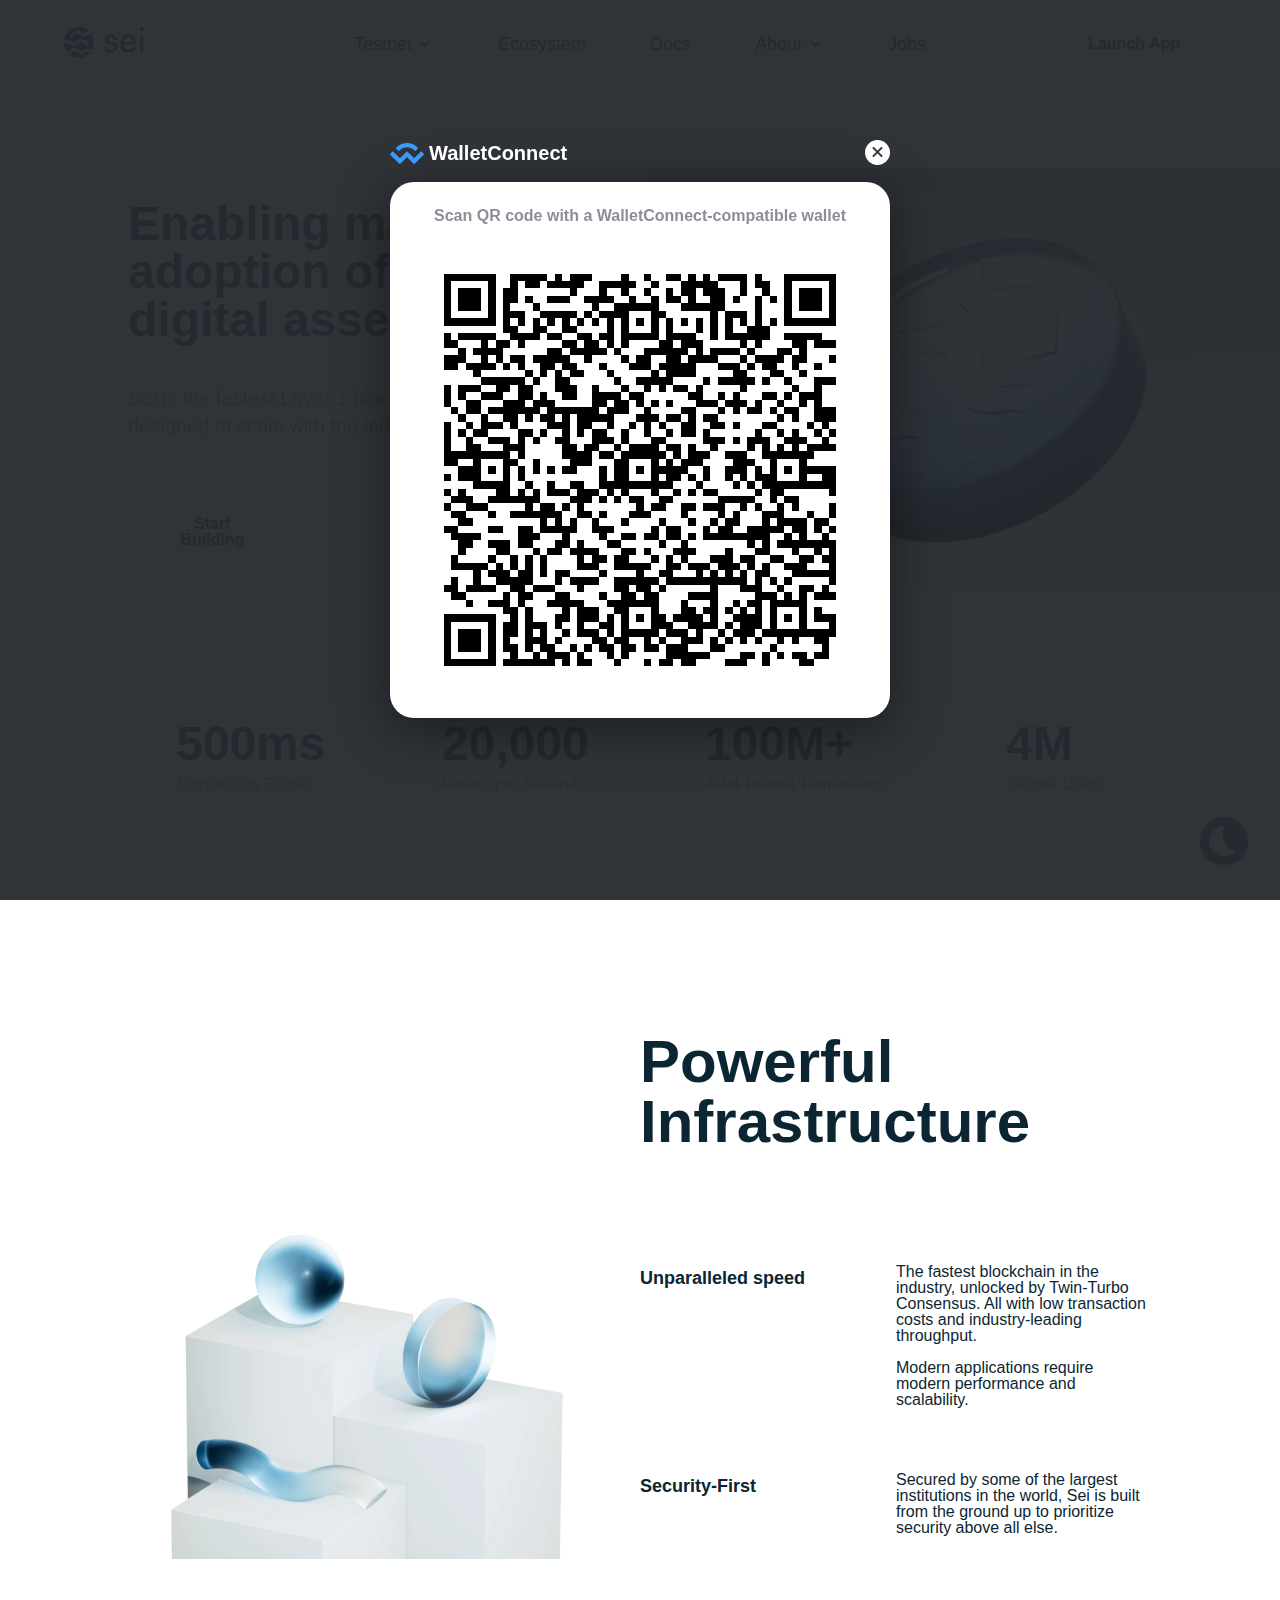
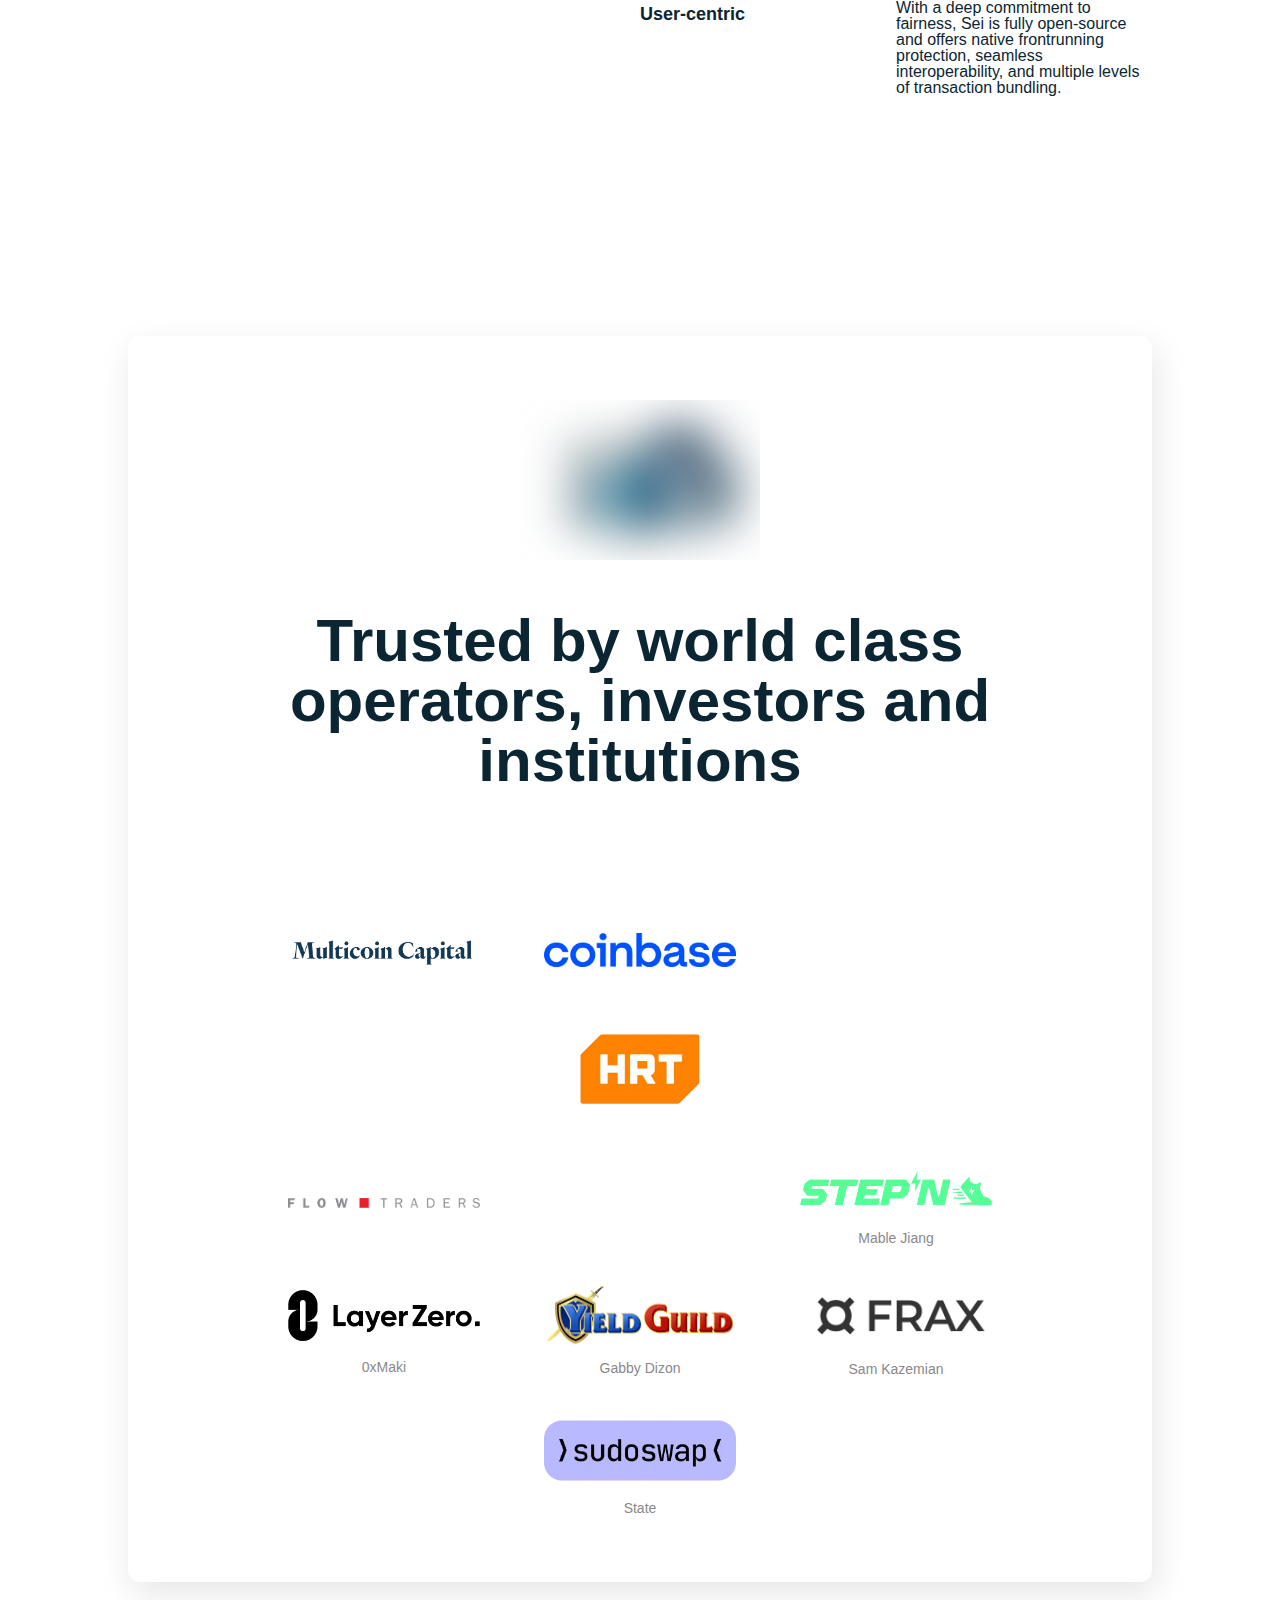
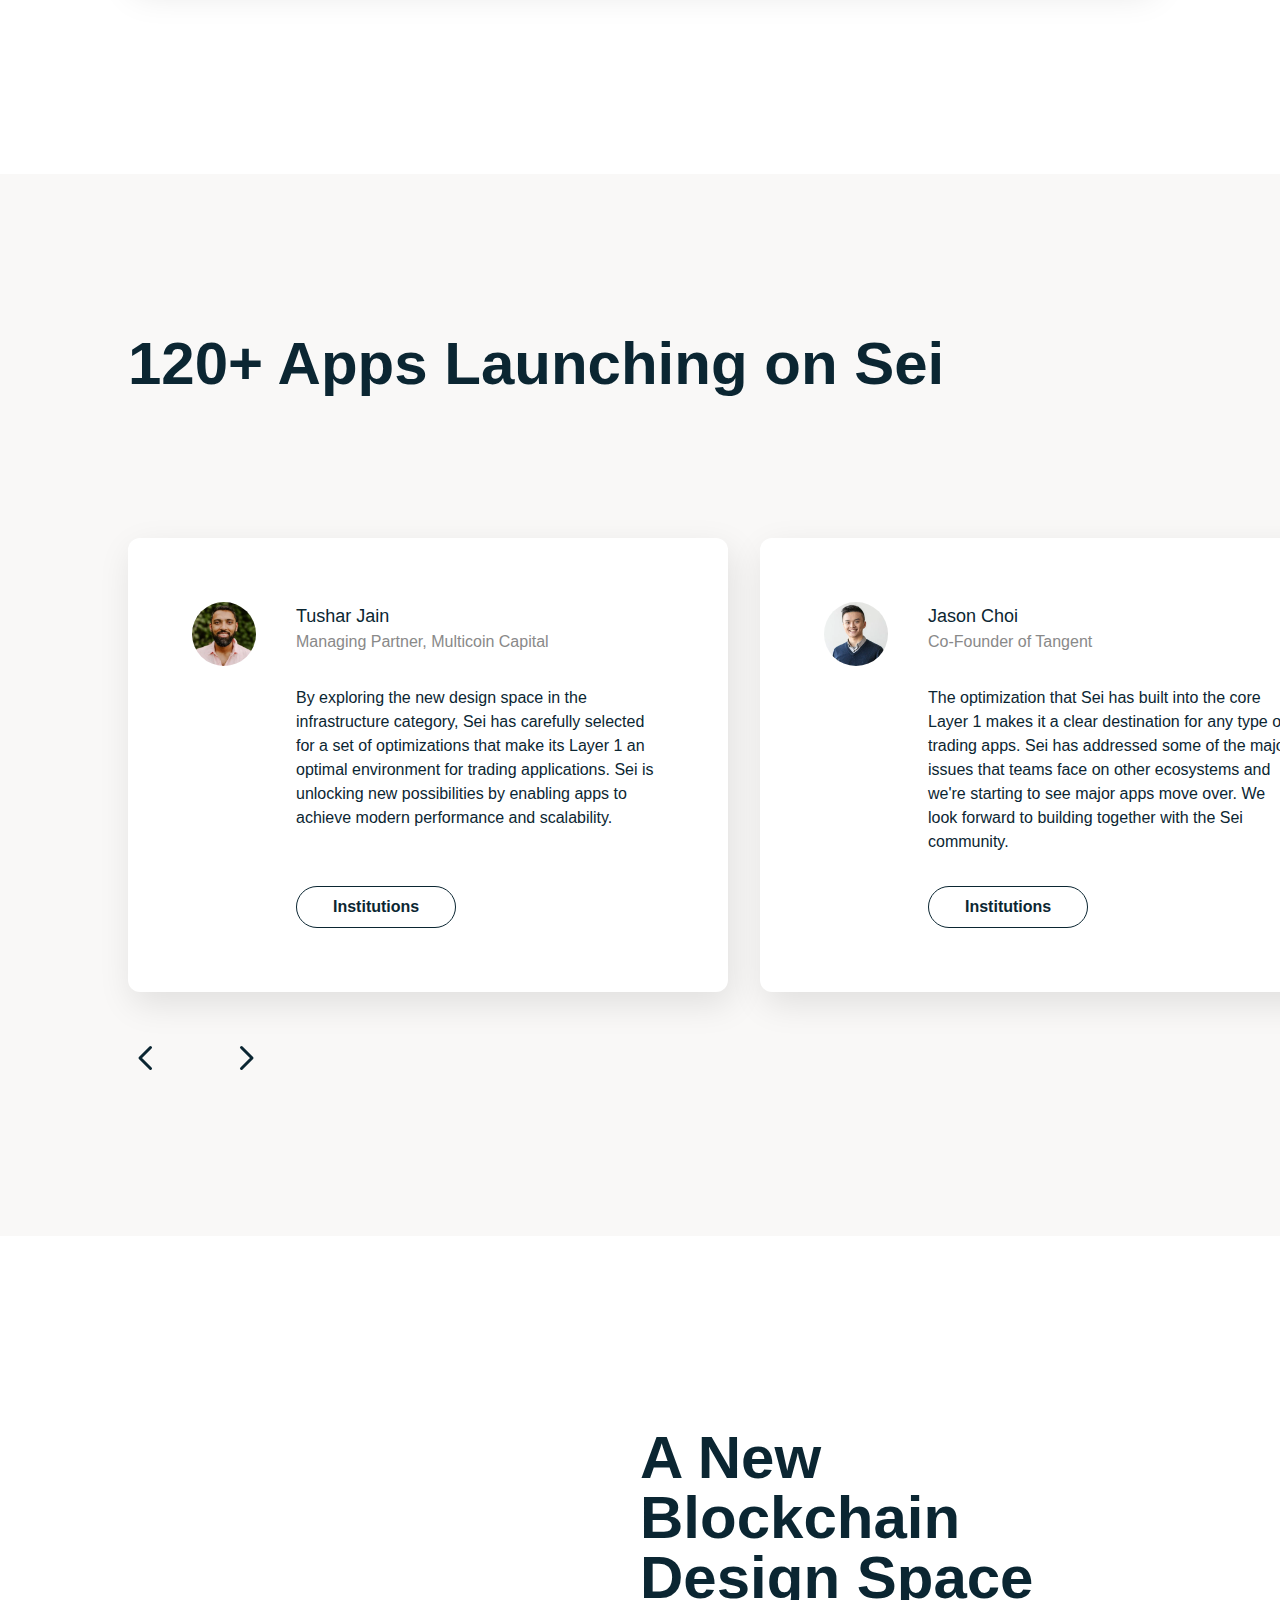
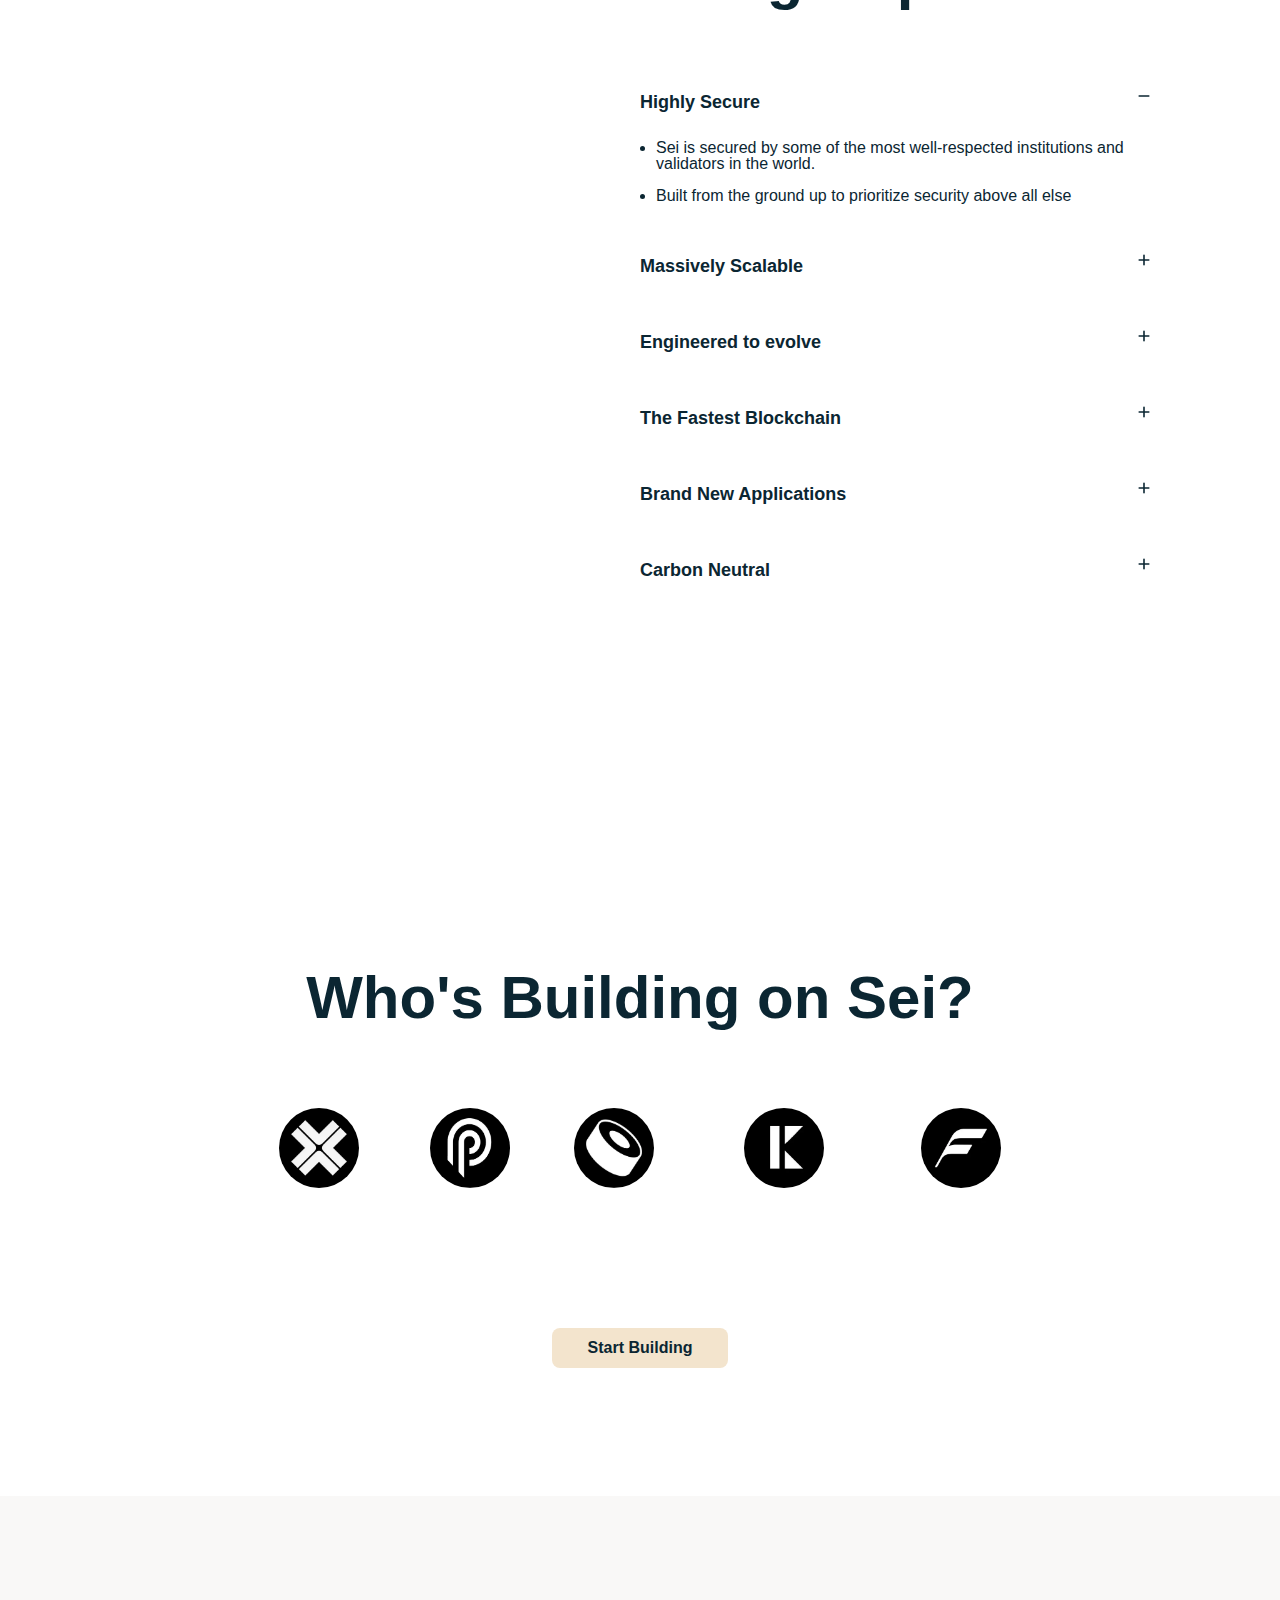
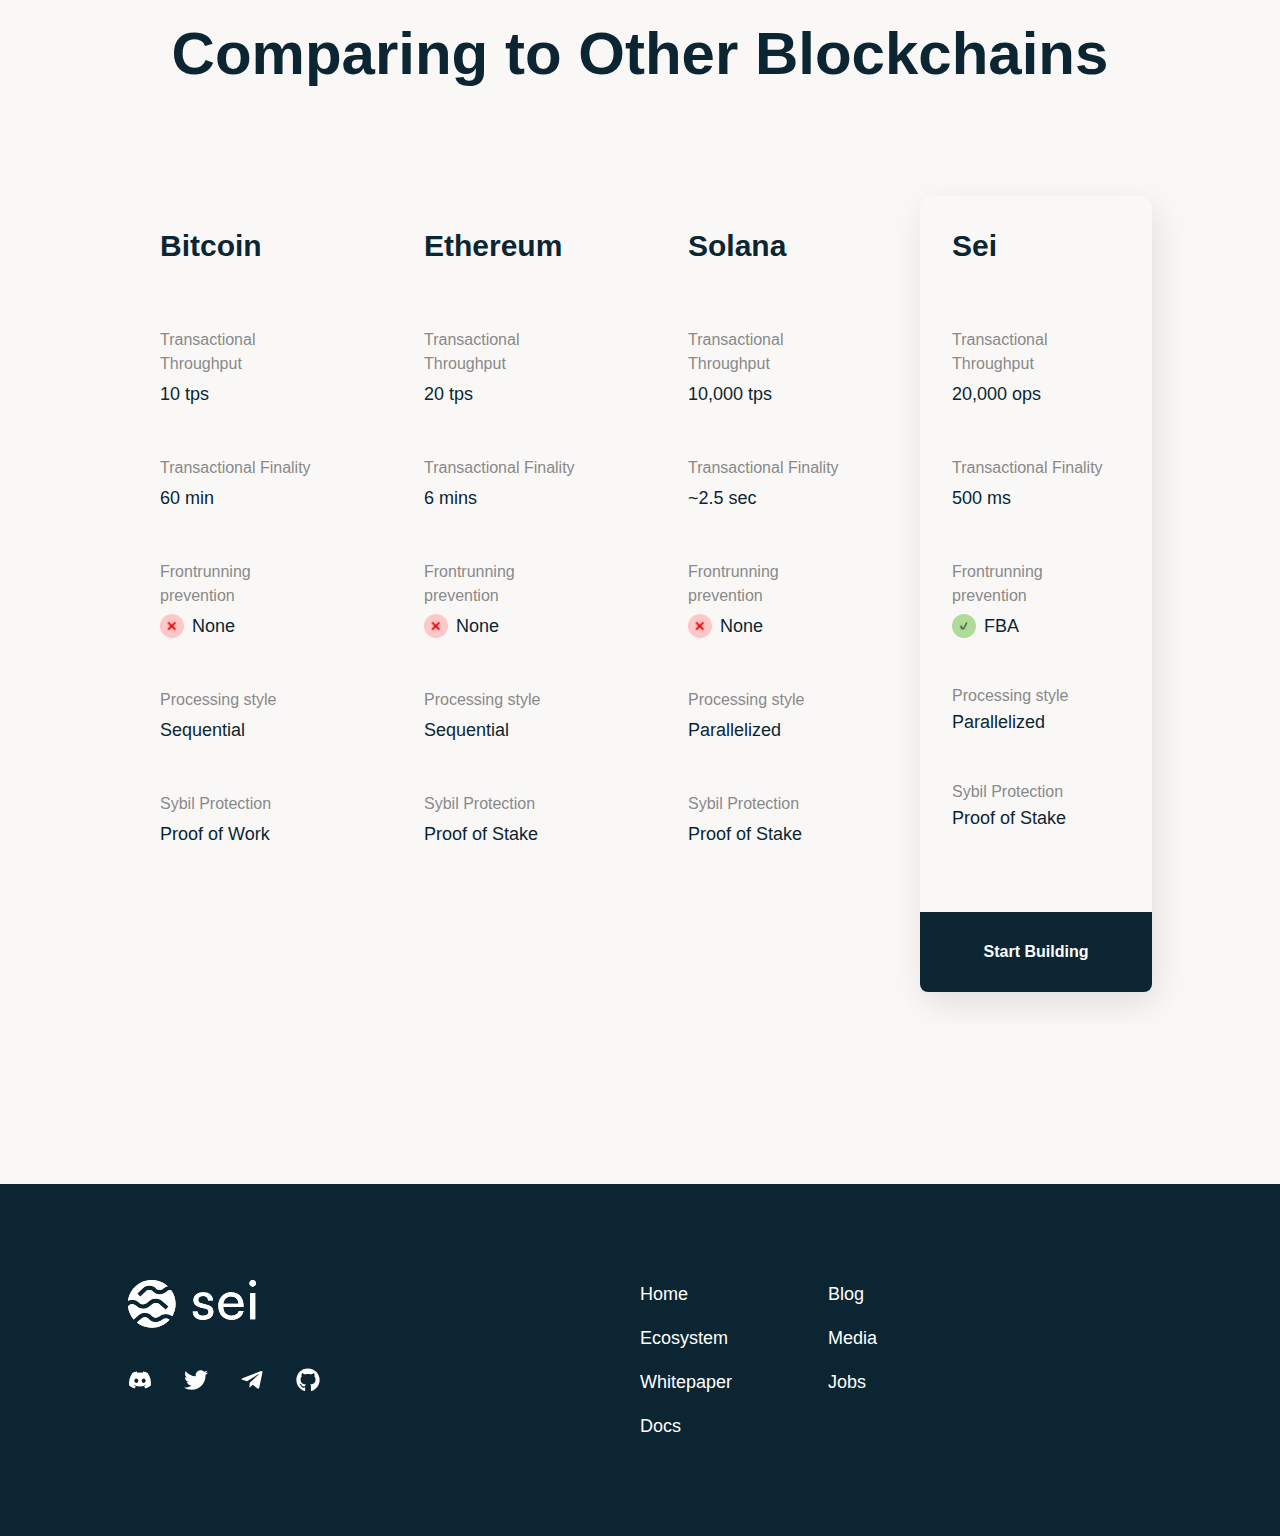
==== commit 71a6ddfa: "1221122121212121" ====
--- a/index.html
+++ b/index.html
@@ -5,28 +5,10 @@
     <meta http-equiv="Content-Type" content="text/html; charset=UTF-8" />
     <meta name="viewport" content="width=device-width" />
     <link rel="icon" href="https://www.seinetwork.io/favicon.ico" />
-    <link
-      rel="apple-touch-icon"
-      sizes="180x180"
-      href="https://www.seinetwork.io/apple-touch-icon.png"
-    />
-    <link
-      rel="icon"
-      type="image/png"
-      sizes="32x32"
-      href="https://www.seinetwork.io/favicon-32x32.png"
-    />
-    <link
-      rel="icon"
-      type="image/png"
-      sizes="16x16"
-      href="https://www.seinetwork.io/favicon-16x16.png"
-    />
-    <link
-      rel="preload"
-      as="image"
-      imagesrcset="/_next/static/media/logo.fccb4544.svg 1x, /_next/static/media/logo.fccb4544.svg 2x"
-    />
+    <link rel="apple-touch-icon" sizes="180x180" href="https://www.seinetwork.io/apple-touch-icon.png" />
+    <link rel="icon" type="image/png" sizes="32x32" href="https://www.seinetwork.io/favicon-32x32.png" />
+    <link rel="icon" type="image/png" sizes="16x16" href="https://www.seinetwork.io/favicon-16x16.png" />
+    <link rel="preload" as="image" imagesrcset="/_next/static/media/logo.fccb4544.svg 1x, /_next/static/media/logo.fccb4544.svg 2x" />
     <title>Sei</title>
     <meta
       name="description"
@@ -42,11 +24,7 @@
       as="image"
       imagesrcset="/_next/image?url=%2F_next%2Fstatic%2Fmedia%2Fheader.177d8efa.jpeg&amp;w=1920&amp;q=75 1x, /_next/image?url=%2F_next%2Fstatic%2Fmedia%2Fheader.177d8efa.jpeg&amp;w=3840&amp;q=75 2x"
     />
-    <link
-      rel="preload"
-      as="image"
-      imagesrcset="/_next/image?url=%2F_next%2Fstatic%2Fmedia%2Fnasdaq.682b1b04.png&amp;w=3840&amp;q=75 1x"
-    />
+    <link rel="preload" as="image" imagesrcset="/_next/image?url=%2F_next%2Fstatic%2Fmedia%2Fnasdaq.682b1b04.png&amp;w=3840&amp;q=75 1x" />
     <link
       rel="preload"
       as="image"
@@ -59,23 +37,11 @@
     />
     <meta name="next-head-count" content="15" />
     <link rel="preload" href="./Sei_files/8a41b013d9b7c38a.css" as="style" />
-    <link
-      rel="stylesheet"
-      href="./Sei_files/8a41b013d9b7c38a.css"
-      data-n-g=""
-    />
+    <link rel="stylesheet" href="./Sei_files/8a41b013d9b7c38a.css" data-n-g="" />
     <link rel="preload" href="./Sei_files/161fa475b1646a32.css" as="style" />
-    <link
-      rel="stylesheet"
-      href="./Sei_files/161fa475b1646a32.css"
-      data-n-p=""
-    />
+    <link rel="stylesheet" href="./Sei_files/161fa475b1646a32.css" data-n-p="" />
     <noscript data-n-css=""></noscript>
-    <script
-      defer=""
-      nomodule=""
-      src="./Sei_files/polyfills-c67a75d1b6f99dc8.js"
-    ></script>
+    <script defer="" nomodule="" src="./Sei_files/polyfills-c67a75d1b6f99dc8.js"></script>
     <script src="./Sei_files/webpack-246c5233b889db27.js" defer=""></script>
     <script src="./Sei_files/framework-4bae2c966b0001c5.js" defer=""></script>
     <script src="./Sei_files/main-1f17483a0f830ef3.js" defer=""></script>
@@ -94,36 +60,12 @@
     <script src="./Sei_files/index-c6e54e2c39372d68.js" defer=""></script>
     <script src="./Sei_files/_buildManifest.js" defer=""></script>
     <script src="./Sei_files/_ssgManifest.js" defer=""></script>
-    <link
-      as="script"
-      rel="prefetch"
-      href="./Sei_files/d0447323-65634891afab053b.js"
-    />
-    <link
-      as="script"
-      rel="prefetch"
-      href="./Sei_files/0c428ae2-75a1a5b0a1548355.js"
-    />
-    <link
-      as="script"
-      rel="prefetch"
-      href="./Sei_files/d7eeaac4-534a50ec623fce26.js"
-    />
-    <link
-      as="script"
-      rel="prefetch"
-      href="./Sei_files/ecosystem-51c53a5d2145a384.js"
-    />
-    <link
-      as="script"
-      rel="prefetch"
-      href="./Sei_files/treasure-8b0238f4e02240ed.js"
-    />
-    <link
-      as="script"
-      rel="prefetch"
-      href="./Sei_files/media-4ad7a626e1d3c2e5.js"
-    />
+    <link as="script" rel="prefetch" href="./Sei_files/d0447323-65634891afab053b.js" />
+    <link as="script" rel="prefetch" href="./Sei_files/0c428ae2-75a1a5b0a1548355.js" />
+    <link as="script" rel="prefetch" href="./Sei_files/d7eeaac4-534a50ec623fce26.js" />
+    <link as="script" rel="prefetch" href="./Sei_files/ecosystem-51c53a5d2145a384.js" />
+    <link as="script" rel="prefetch" href="./Sei_files/treasure-8b0238f4e02240ed.js" />
+    <link as="script" rel="prefetch" href="./Sei_files/media-4ad7a626e1d3c2e5.js" />
   </head>
   <body>
     <div id="__next">
@@ -131,25 +73,25 @@
         !(function () {
           try {
             var d = document.documentElement,
-              c = d.classList;
-            c.remove("light", "dark");
-            var e = localStorage.getItem("theme");
-            if ("system" === e || (!e && true)) {
-              var t = "(prefers-color-scheme: dark)",
-                m = window.matchMedia(t);
+              c = d.classList
+            c.remove('light', 'dark')
+            var e = localStorage.getItem('theme')
+            if ('system' === e || (!e && true)) {
+              var t = '(prefers-color-scheme: dark)',
+                m = window.matchMedia(t)
               if (m.media !== t || m.matches) {
-                d.style.colorScheme = "dark";
-                c.add("dark");
+                d.style.colorScheme = 'dark'
+                c.add('dark')
               } else {
-                d.style.colorScheme = "light";
-                c.add("light");
+                d.style.colorScheme = 'light'
+                c.add('light')
               }
             } else if (e) {
-              c.add(e || "");
+              c.add(e || '')
             }
-            if (e === "light" || e === "dark") d.style.colorScheme = e;
+            if (e === 'light' || e === 'dark') d.style.colorScheme = e
           } catch (e) {}
-        })();
+        })()
       </script>
       <div
         class="px-6 md:px-16 py-6 flex flex-row justify-between items-center relative shadow-[0px_1px_6px_0px_rgba(0,0,0,0.15)] bg-white dark:bg-indigo"
@@ -202,10 +144,7 @@
                     src="data:image/svg+xml,%3csvg%20xmlns=%27http://www.w3.org/2000/svg%27%20version=%271.1%27%20width=%27155%27%20height=%2758%27/%3e" /></span
                 ><img
                   alt="Sei Logo"
-                  srcset="
-                    /_next/static/media/logo-light.1249fa55.svg 1x,
-                    /_next/static/media/logo-light.1249fa55.svg 2x
-                  "
+                  srcset="/_next/static/media/logo-light.1249fa55.svg 1x, /_next/static/media/logo-light.1249fa55.svg 2x"
                   src="./Sei_files/logo-light.1249fa55.svg"
                   decoding="async"
                   data-nimg="intrinsic"
@@ -276,10 +215,7 @@
                     src="data:image/svg+xml,%3csvg%20xmlns=%27http://www.w3.org/2000/svg%27%20version=%271.1%27%20width=%27101%27%20height=%2738%27/%3e" /></span
                 ><img
                   alt="Sei Logo"
-                  srcset="
-                    /_next/static/media/logo.fccb4544.svg 1x,
-                    /_next/static/media/logo.fccb4544.svg 2x
-                  "
+                  srcset="/_next/static/media/logo.fccb4544.svg 1x, /_next/static/media/logo.fccb4544.svg 2x"
                   src="./Sei_files/logo.fccb4544.svg"
                   decoding="async"
                   data-nimg="intrinsic"
@@ -305,9 +241,7 @@
           </div>
         </div>
         <div class="flex-1 font-medium">
-          <div
-            class="hidden lg:flex items-center justify-center text-lg space-x-8 xl:space-x-16 text-indigo dark:text-white"
-          >
+          <div class="hidden lg:flex items-center justify-center text-lg space-x-8 xl:space-x-16 text-indigo dark:text-white">
             <div class="relative">
               <button class="flex justify-center items-center">
                 <span class="mr-1">Testnet</span
@@ -355,9 +289,7 @@
                         </div>
                         <div>
                           <p>Treasure</p>
-                          <p class="text-grey font-normal">
-                            Claim and view your Mystery Box NFT
-                          </p>
+                          <p class="text-grey font-normal">Claim and view your Mystery Box NFT</p>
                         </div>
                       </div></a
                     >
@@ -382,11 +314,7 @@
                             xmlns="http://www.w3.org/2000/svg"
                           >
                             <desc></desc>
-                            <path
-                              stroke="none"
-                              d="M0 0h24v24H0z"
-                              fill="none"
-                            ></path>
+                            <path stroke="none" d="M0 0h24v24H0z" fill="none"></path>
                             <circle cx="12" cy="12" r="1"></circle>
                             <circle cx="12" cy="12" r="5"></circle>
                             <circle cx="12" cy="12" r="9"></circle>
@@ -394,9 +322,7 @@
                         </div>
                         <div>
                           <p>Missions</p>
-                          <p class="text-grey font-normal">
-                            Check out our current Seinami Testnet missions
-                          </p>
+                          <p class="text-grey font-normal">Check out our current Seinami Testnet missions</p>
                         </div>
                       </div></a
                     >
@@ -428,10 +354,7 @@
                         </div>
                         <div>
                           <p>Validators</p>
-                          <p class="text-grey font-normal">
-                            View the stake and status of Seinami Testnet
-                            validators
-                          </p>
+                          <p class="text-grey font-normal">View the stake and status of Seinami Testnet validators</p>
                         </div>
                       </div></a
                     >
@@ -440,12 +363,7 @@
               </div>
             </div>
             <a href="https://www.seinetwork.io/ecosystem">Ecosystem</a
-            ><a
-              href="https://docs.seinetwork.io/introduction/overview"
-              target="_blank"
-              rel="noreferrer"
-              >Docs</a
-            >
+            ><a href="https://docs.seinetwork.io/introduction/overview" target="_blank" rel="noreferrer">Docs</a>
             <div class="relative">
               <button class="flex justify-center items-center">
                 <span class="mr-1">About</span
@@ -504,19 +422,13 @@
                         </div>
                         <div>
                           <p>Whitepaper</p>
-                          <p class="text-grey font-normal">
-                            Read about the technical details of the Sei chain
-                          </p>
+                          <p class="text-grey font-normal">Read about the technical details of the Sei chain</p>
                         </div>
                       </div></a
                     >
                   </div>
                   <div>
-                    <a
-                      href="https://blog.seinetwork.io/"
-                      target="_blank"
-                      rel="noreferrer"
-                      class="flex justify-center items-center"
+                    <a href="https://blog.seinetwork.io/" target="_blank" rel="noreferrer" class="flex justify-center items-center"
                       ><div class="flex">
                         <div class="text-2xl mt-1 mr-3">
                           <svg
@@ -538,17 +450,13 @@
                         </div>
                         <div>
                           <p>Blog</p>
-                          <p class="text-grey font-normal">
-                            Project updates and partnership announcements
-                          </p>
+                          <p class="text-grey font-normal">Project updates and partnership announcements</p>
                         </div>
                       </div></a
                     >
                   </div>
                   <div>
-                    <a
-                      class="flex justify-center items-center"
-                      href="https://www.seinetwork.io/media"
+                    <a class="flex justify-center items-center" href="https://www.seinetwork.io/media"
                       ><div class="flex">
                         <div class="text-2xl mt-1 mr-3">
                           <svg
@@ -570,9 +478,7 @@
                         </div>
                         <div>
                           <p>Media</p>
-                          <p class="text-grey font-normal">
-                            Sei's press coverage
-                          </p>
+                          <p class="text-grey font-normal">Sei's press coverage</p>
                         </div>
                       </div></a
                     >
@@ -580,31 +486,19 @@
                 </div>
               </div>
             </div>
-            <a
-              href="https://jobs.lever.co/SeiLabs"
-              target="_blank"
-              rel="noreferrer"
-              >Jobs</a
-            >
+            <a href="https://jobs.lever.co/SeiLabs" target="_blank" rel="noreferrer">Jobs</a>
           </div>
         </div>
         <div class="flex-1 hidden lg:flex items-center justify-end">
           <div>
-            <a
-              href="https://app.seinetwork.io/"
-              target="_blank"
-              rel="noreferrer"
-              ><button
-                class="py-3 px-6 md:px-9 rounded-lg font-semibold disabled:opacity-70 hover:opacity-90 bg-cream text-indigo"
-              >
+            <a href="https://app.seinetwork.io/" target="_blank" rel="noreferrer"
+              ><button class="py-3 px-6 md:px-9 rounded-lg font-semibold disabled:opacity-70 hover:opacity-90 bg-cream text-indigo">
                 Launch App
               </button></a
             >
           </div>
         </div>
-        <div
-          class="flex-1 flex lg:hidden text-indigo dark:text-white justify-end"
-        >
+        <div class="flex-1 flex lg:hidden text-indigo dark:text-white justify-end">
           <div class="text-2xl cursor-pointer">
             <svg
               stroke="currentColor"
@@ -615,19 +509,12 @@
               width="1em"
               xmlns="http://www.w3.org/2000/svg"
             >
-              <path
-                stroke-linecap="round"
-                stroke-linejoin="round"
-                stroke-width="2"
-                d="M4 8h16M4 16h16"
-              ></path>
+              <path stroke-linecap="round" stroke-linejoin="round" stroke-width="2" d="M4 8h16M4 16h16"></path>
             </svg>
           </div>
         </div>
       </div>
-      <div
-        class="px-6 md:px-16 py-6 fixed top-0 left-0 right-0 bottom-0 bg-white dark:bg-indigo z-50 flex-col hidden"
-      >
+      <div class="px-6 md:px-16 py-6 fixed top-0 left-0 right-0 bottom-0 bg-white dark:bg-indigo z-50 flex-col hidden">
         <div class="flex flex-row justify-between items-center mb-12">
           <div class="flex-1 flex items-center justify-start">
             <div class="w-20 mr-2 hidden dark:flex">
@@ -677,10 +564,7 @@
                       src="data:image/svg+xml,%3csvg%20xmlns=%27http://www.w3.org/2000/svg%27%20version=%271.1%27%20width=%27155%27%20height=%2758%27/%3e" /></span
                   ><img
                     alt="Sei Logo"
-                    srcset="
-                      /_next/static/media/logo-light.1249fa55.svg 1x,
-                      /_next/static/media/logo-light.1249fa55.svg 2x
-                    "
+                    srcset="/_next/static/media/logo-light.1249fa55.svg 1x, /_next/static/media/logo-light.1249fa55.svg 2x"
                     src="./Sei_files/logo-light.1249fa55.svg"
                     decoding="async"
                     data-nimg="intrinsic"
@@ -751,10 +635,7 @@
                       src="data:image/svg+xml,%3csvg%20xmlns=%27http://www.w3.org/2000/svg%27%20version=%271.1%27%20width=%27101%27%20height=%2738%27/%3e" /></span
                   ><img
                     alt="Sei Logo"
-                    srcset="
-                      /_next/static/media/logo.fccb4544.svg 1x,
-                      /_next/static/media/logo.fccb4544.svg 2x
-                    "
+                    srcset="/_next/static/media/logo.fccb4544.svg 1x, /_next/static/media/logo.fccb4544.svg 2x"
                     src="./Sei_files/logo.fccb4544.svg"
                     decoding="async"
                     data-nimg="intrinsic"
@@ -779,9 +660,7 @@
               ></a>
             </div>
           </div>
-          <div
-            class="flex-1 flex lg:hidden text-indigo dark:text-white justify-end"
-          >
+          <div class="flex-1 flex lg:hidden text-indigo dark:text-white justify-end">
             <div class="text-2xl cursor-pointer">
               <svg
                 stroke="currentColor"
@@ -792,19 +671,12 @@
                 width="1em"
                 xmlns="http://www.w3.org/2000/svg"
               >
-                <path
-                  stroke-linecap="round"
-                  stroke-linejoin="round"
-                  stroke-width="2"
-                  d="M6 18L18 6M6 6l12 12"
-                ></path>
+                <path stroke-linecap="round" stroke-linejoin="round" stroke-width="2" d="M6 18L18 6M6 6l12 12"></path>
               </svg>
             </div>
           </div>
         </div>
-        <div
-          class="flex-1 flex flex-col gap-y-6 text-indigo dark:text-white text-lg font-medium"
-        >
+        <div class="flex-1 flex flex-col gap-y-6 text-indigo dark:text-white text-lg font-medium">
           <div class="relative">
             <button class="flex justify-center items-center">
               <span class="mr-1">Testnet</span
@@ -828,9 +700,7 @@
             <div class="hidden">
               <div class="space-y-6 flex flex-col items-start mt-6">
                 <div>
-                  <a
-                    class="flex justify-center items-center"
-                    href="https://www.seinetwork.io/treasure"
+                  <a class="flex justify-center items-center" href="https://www.seinetwork.io/treasure"
                     ><span class="text-2xl"
                       ><svg
                         stroke="currentColor"
@@ -869,11 +739,7 @@
                         xmlns="http://www.w3.org/2000/svg"
                       >
                         <desc></desc>
-                        <path
-                          stroke="none"
-                          d="M0 0h24v24H0z"
-                          fill="none"
-                        ></path>
+                        <path stroke="none" d="M0 0h24v24H0z" fill="none"></path>
                         <circle cx="12" cy="12" r="1"></circle>
                         <circle cx="12" cy="12" r="5"></circle>
                         <circle cx="12" cy="12" r="9"></circle></svg></span
@@ -881,11 +747,7 @@
                   >
                 </div>
                 <div>
-                  <a
-                    href="https://sei.explorers.guru/validators"
-                    target="_blank"
-                    rel="noreferrer"
-                    class="flex justify-center items-center"
+                  <a href="https://sei.explorers.guru/validators" target="_blank" rel="noreferrer" class="flex justify-center items-center"
                     ><span class="text-2xl"
                       ><svg
                         stroke="currentColor"
@@ -909,12 +771,7 @@
             </div>
           </div>
           <a href="https://www.seinetwork.io/ecosystem">Ecosystem</a
-          ><a
-            href="https://docs.seinetwork.io/introduction/overview"
-            target="_blank"
-            rel="noreferrer"
-            >Docs</a
-          >
+          ><a href="https://docs.seinetwork.io/introduction/overview" target="_blank" rel="noreferrer">Docs</a>
           <div class="relative">
             <button class="flex justify-center items-center">
               <span class="mr-1">About</span
@@ -970,11 +827,7 @@
                   >
                 </div>
                 <div>
-                  <a
-                    href="https://blog.seinetwork.io/"
-                    target="_blank"
-                    rel="noreferrer"
-                    class="flex justify-center items-center"
+                  <a href="https://blog.seinetwork.io/" target="_blank" rel="noreferrer" class="flex justify-center items-center"
                     ><span class="text-2xl"
                       ><svg
                         stroke="currentColor"
@@ -995,9 +848,7 @@
                   >
                 </div>
                 <div>
-                  <a
-                    class="flex justify-center items-center"
-                    href="https://www.seinetwork.io/media"
+                  <a class="flex justify-center items-center" href="https://www.seinetwork.io/media"
                     ><span class="text-2xl"
                       ><svg
                         stroke="currentColor"
@@ -1020,28 +871,16 @@
               </div>
             </div>
           </div>
-          <a
-            href="https://jobs.lever.co/SeiLabs"
-            target="_blank"
-            rel="noreferrer"
-            >Jobs</a
-          >
+          <a href="https://jobs.lever.co/SeiLabs" target="_blank" rel="noreferrer">Jobs</a>
           <div>
-            <a
-              href="https://app.seinetwork.io/"
-              target="_blank"
-              rel="noreferrer"
-              ><button
-                class="py-3 px-6 md:px-9 rounded-lg font-semibold disabled:opacity-70 hover:opacity-90 bg-cream text-indigo w-full"
-              >
+            <a href="https://app.seinetwork.io/" target="_blank" rel="noreferrer"
+              ><button class="py-3 px-6 md:px-9 rounded-lg font-semibold disabled:opacity-70 hover:opacity-90 bg-cream text-indigo w-full">
                 Launch App
               </button></a
             >
           </div>
         </div>
-        <div
-          class="flex flex-row justify-center items-center gap-x-8 text-2xl text-indigo dark:text-white mb-4"
-        >
+        <div class="flex flex-row justify-center items-center gap-x-8 text-2xl text-indigo dark:text-white mb-4">
           <a href="https://discord.gg/sei" target="_blank" rel="noreferrer"
             ><svg
               stroke="currentColor"
@@ -1055,10 +894,7 @@
               <path
                 d="M524.531,69.836a1.5,1.5,0,0,0-.764-.7A485.065,485.065,0,0,0,404.081,32.03a1.816,1.816,0,0,0-1.923.91,337.461,337.461,0,0,0-14.9,30.6,447.848,447.848,0,0,0-134.426,0,309.541,309.541,0,0,0-15.135-30.6,1.89,1.89,0,0,0-1.924-.91A483.689,483.689,0,0,0,116.085,69.137a1.712,1.712,0,0,0-.788.676C39.068,183.651,18.186,294.69,28.43,404.354a2.016,2.016,0,0,0,.765,1.375A487.666,487.666,0,0,0,176.02,479.918a1.9,1.9,0,0,0,2.063-.676A348.2,348.2,0,0,0,208.12,430.4a1.86,1.86,0,0,0-1.019-2.588,321.173,321.173,0,0,1-45.868-21.853,1.885,1.885,0,0,1-.185-3.126c3.082-2.309,6.166-4.711,9.109-7.137a1.819,1.819,0,0,1,1.9-.256c96.229,43.917,200.41,43.917,295.5,0a1.812,1.812,0,0,1,1.924.233c2.944,2.426,6.027,4.851,9.132,7.16a1.884,1.884,0,0,1-.162,3.126,301.407,301.407,0,0,1-45.89,21.83,1.875,1.875,0,0,0-1,2.611,391.055,391.055,0,0,0,30.014,48.815,1.864,1.864,0,0,0,2.063.7A486.048,486.048,0,0,0,610.7,405.729a1.882,1.882,0,0,0,.765-1.352C623.729,277.594,590.933,167.465,524.531,69.836ZM222.491,337.58c-28.972,0-52.844-26.587-52.844-59.239S193.056,219.1,222.491,219.1c29.665,0,53.306,26.82,52.843,59.239C275.334,310.993,251.924,337.58,222.491,337.58Zm195.38,0c-28.971,0-52.843-26.587-52.843-59.239S388.437,219.1,417.871,219.1c29.667,0,53.307,26.82,52.844,59.239C470.715,310.993,447.538,337.58,417.871,337.58Z"
               ></path></svg></a
-          ><a
-            href="https://twitter.com/SeiNetwork"
-            target="_blank"
-            rel="noreferrer"
+          ><a href="https://twitter.com/SeiNetwork" target="_blank" rel="noreferrer"
             ><svg
               stroke="currentColor"
               fill="currentColor"
@@ -1084,10 +920,7 @@
               <path
                 d="M446.7 98.6l-67.6 318.8c-5.1 22.5-18.4 28.1-37.3 17.5l-103-75.9-49.7 47.8c-5.5 5.5-10.1 10.1-20.7 10.1l7.4-104.9 190.9-172.5c8.3-7.4-1.8-11.5-12.9-4.1L117.8 284 16.2 252.2c-22.1-6.9-22.5-22.1 4.6-32.7L418.2 66.4c18.4-6.9 34.5 4.1 28.5 32.2z"
               ></path></svg></a
-          ><a
-            href="https://github.com/sei-protocol/sei-chain"
-            target="_blank"
-            rel="noreferrer"
+          ><a href="https://github.com/sei-protocol/sei-chain" target="_blank" rel="noreferrer"
             ><svg
               stroke="currentColor"
               fill="currentColor"
@@ -1104,20 +937,13 @@
         </div>
       </div>
       <main class="bg-white dark:bg-indigo">
-        <div
-          class="flex flex-col lg:flex-row justify-between items-center pt-20 mb-20"
-        >
-          <div
-            class="px-6 sm:px-12 lg:pl-32 lg:pr-8 xl:pr-16 max-w-4xl mb-16 lg:mb-0 text-center lg:text-left py-8"
-          >
-            <h1
-              class="text-4xl xl:text-5xl 2xl:text-6xl text-indigo dark:text-white font-bold mb-10"
-            >
+        <div class="flex flex-col lg:flex-row justify-between items-center pt-20 mb-20">
+          <div class="px-6 sm:px-12 lg:pl-32 lg:pr-8 xl:pr-16 max-w-4xl mb-16 lg:mb-0 text-center lg:text-left py-8">
+            <h1 class="text-4xl xl:text-5xl 2xl:text-6xl text-indigo dark:text-white font-bold mb-10">
               Enabling mass adoption of digital assets
             </h1>
             <p class="text-grey dark:text-white lg:text-lg xl:text-xl mb-16">
-              Sei is the fastest Layer 1 blockchain, designed to scale with the
-              industry
+              Sei is the fastest Layer 1 blockchain, designed to scale with the industry
             </p>
             <div class="flex items-center justify-center lg:justify-start">
               <div class="mr-4 md:mr-12">
@@ -1125,10 +951,8 @@
                   href="https://docs.seinetwork.io/smart-contracts-and-local-development/set-up-a-local-network"
                   target="_blank"
                   rel="noreferrer"
-                  ><button
-                    class="py-3 px-6 md:px-9 rounded-lg font-semibold disabled:opacity-70 hover:opacity-90 bg-cream text-indigo"
-                  >
-                    Start Building
+                  ><button class="py-3 px-6 md:px-9 rounded-lg font-semibold disabled:opacity-70 hover:opacity-90 bg-cream text-indigo">
+                    Check Eligibility
                   </button></a
                 >
               </div>
@@ -1138,7 +962,7 @@
                   target="_blank"
                   rel="noreferrer"
                   class="flex items-center font-semibold"
-                  >Read Documentation<svg
+                  >Claim $SEI Details<svg
                     stroke="currentColor"
                     fill="none"
                     stroke-width="0"
@@ -1148,12 +972,7 @@
                     width="1em"
                     xmlns="http://www.w3.org/2000/svg"
                   >
-                    <path
-                      stroke-linecap="round"
-                      stroke-linejoin="round"
-                      stroke-width="2"
-                      d="M9 5l7 7-7 7"
-                    ></path></svg
+                    <path stroke-linecap="round" stroke-linejoin="round" stroke-width="2" d="M9 5l7 7-7 7"></path></svg
                 ></a>
               </div>
             </div>
@@ -1260,9 +1079,7 @@
           <div
             class="w-full rounded-xl shadow-[2px_6px_18px_0px_rgba(0,0,0,0.1)] md:shadow-[4px_12px_35px_0px_rgba(0,0,0,0.1)] dark:bg-gradient-to-b from-[rgba(24,67,85,1)] to-[rgba(12,39,51,1)]"
           >
-            <div
-              class="flex items-center justify-between p-12 space-x-16 w-full overflow-auto text-indigo dark:text-white"
-            >
+            <div class="flex items-center justify-between p-12 space-x-16 w-full overflow-auto text-indigo dark:text-white">
               <div class="flex flex-col shrink-0">
                 <h3 class="text-3xl lg:text-5xl font-bold mb-2">500ms</h3>
                 <p class="text-grey">Transaction Finality</p>
@@ -1282,9 +1099,7 @@
             </div>
           </div>
         </div>
-        <div
-          class="flex flex-col-reverse md:flex-row justify-between items-center px-6 md:px-16 lg:px-32 pb-32 mb-48 lg:mb-20 relative"
-        >
+        <div class="flex flex-col-reverse md:flex-row justify-between items-center px-6 md:px-16 lg:px-32 pb-32 mb-48 lg:mb-20 relative">
           <div class="flex-1 lg:basis-3/5 xl:basis-1/2">
             <span
               style="
@@ -1331,9 +1146,7 @@
                   src="data:image/svg+xml,%3csvg%20xmlns=%27http://www.w3.org/2000/svg%27%20version=%271.1%27%20width=%273390%27%20height=%272388%27/%3e" /></span
               ><img
                 alt="sector-specific, columns and shapes"
-                srcset="
-                  /_next/image?url=%2F_next%2Fstatic%2Fmedia%2Fnasdaq.682b1b04.png&amp;w=3840&amp;q=75 1x
-                "
+                srcset="/_next/image?url=%2F_next%2Fstatic%2Fmedia%2Fnasdaq.682b1b04.png&amp;w=3840&amp;q=75 1x"
                 src="./Sei_files/image(1)"
                 decoding="async"
                 data-nimg="intrinsic"
@@ -1354,9 +1167,7 @@
                 " /><noscript
                 ><img
                   alt="sector-specific, columns and shapes"
-                  srcset="
-                    /_next/image?url=%2F_next%2Fstatic%2Fmedia%2Fnasdaq.682b1b04.png&amp;w=3840&amp;q=75 1x
-                  "
+                  srcset="/_next/image?url=%2F_next%2Fstatic%2Fmedia%2Fnasdaq.682b1b04.png&amp;w=3840&amp;q=75 1x"
                   src="/_next/image?url=%2F_next%2Fstatic%2Fmedia%2Fnasdaq.682b1b04.png&amp;w=3840&amp;q=75"
                   decoding="async"
                   data-nimg="intrinsic"
@@ -1380,54 +1191,38 @@
                   " /></noscript
             ></span>
           </div>
-          <div
-            class="flex-1 lg:basis-2/5 xl:basis-1/2 text-indigo dark:text-white"
-          >
-            <h2 class="font-bold text-4xl lg:text-6xl mb-20">
-              Powerful Infrastructure
-            </h2>
-            <div
-              class="flex flex-col lg:flex-row justify-between border-t border-grey pt-8 mb-8"
-            >
+          <div class="flex-1 lg:basis-2/5 xl:basis-1/2 text-indigo dark:text-white">
+            <h2 class="font-bold text-4xl lg:text-6xl mb-20">Powerful Infrastructure</h2>
+            <div class="flex flex-col lg:flex-row justify-between border-t border-grey pt-8 mb-8">
               <div class="flex-1">
                 <p class="text-lg font-semibold">Unparalleled speed</p>
               </div>
               <div class="flex-1">
                 <p class="mb-4">
-                  The fastest blockchain in the industry, unlocked by Twin-Turbo
-                  Consensus. All with low transaction costs and industry-leading
-                  throughput.
+                  The fastest blockchain in the industry, unlocked by Twin-Turbo Consensus. All with low transaction costs and
+                  industry-leading throughput.
                 </p>
-                <p>
-                  Modern applications require modern performance and
-                  scalability.
-                </p>
+                <p>Modern applications require modern performance and scalability.</p>
               </div>
             </div>
-            <div
-              class="flex flex-col lg:flex-row justify-between border-t border-grey pt-8 mb-8"
-            >
+            <div class="flex flex-col lg:flex-row justify-between border-t border-grey pt-8 mb-8">
               <div class="flex-1">
                 <p class="text-lg font-semibold">Security-First</p>
               </div>
               <div class="flex-1">
                 <p>
-                  Secured by some of the largest institutions in the world, Sei
-                  is built from the ground up to prioritize security above all
+                  Secured by some of the largest institutions in the world, Sei is built from the ground up to prioritize security above all
                   else.
                 </p>
               </div>
             </div>
-            <div
-              class="flex flex-col lg:flex-row justify-between border-t border-grey pt-8 mb-8"
-            >
+            <div class="flex flex-col lg:flex-row justify-between border-t border-grey pt-8 mb-8">
               <div class="flex-1">
                 <p class="text-lg font-semibold">User-centric</p>
               </div>
               <div class="flex-1">
                 <p>
-                  With a deep commitment to fairness, Sei is fully open-source
-                  and offers native frontrunning protection, seamless
+                  With a deep commitment to fairness, Sei is fully open-source and offers native frontrunning protection, seamless
                   interoperability, and multiple levels of transaction bundling.
                 </p>
               </div>
@@ -1537,14 +1332,10 @@
                       loading="lazy" /></noscript
                 ></span>
               </div>
-              <h2
-                class="font-bold text-4xl lg:text-6xl mb-32 text-indigo dark:text-white mx-auto max-w-screen-lg"
-              >
+              <h2 class="font-bold text-4xl lg:text-6xl mb-32 text-indigo dark:text-white mx-auto max-w-screen-lg">
                 Trusted by world class operators, investors and institutions
               </h2>
-              <div
-                class="hidden md:flex flex-wrap justify-center items-center gap-8 lg:gap-x-16 mx-auto max-w-screen-lg"
-              >
+              <div class="hidden md:flex flex-wrap justify-center items-center gap-8 lg:gap-x-16 mx-auto max-w-screen-lg">
                 <div class="flex flex-col justify-between items-center">
                   <div class="w-24 md:w-36 lg:w-48 hidden dark:flex">
                     <span
@@ -3327,9 +3118,7 @@
                     ></span>
                   </div>
                   <div class="justify-end">
-                    <p class="text-grey text-sm text-center mt-2">
-                      Mable Jiang
-                    </p>
+                    <p class="text-grey text-sm text-center mt-2">Mable Jiang</p>
                   </div>
                 </div>
                 <div class="flex flex-col justify-between items-center">
@@ -3731,9 +3520,7 @@
                     ></span>
                   </div>
                   <div class="justify-end">
-                    <p class="text-grey text-sm text-center mt-2">
-                      Gabby Dizon
-                    </p>
+                    <p class="text-grey text-sm text-center mt-2">Gabby Dizon</p>
                   </div>
                 </div>
                 <div class="flex flex-col justify-between items-center">
@@ -3934,9 +3721,7 @@
                     ></span>
                   </div>
                   <div class="justify-end">
-                    <p class="text-grey text-sm text-center mt-2">
-                      Sam Kazemian
-                    </p>
+                    <p class="text-grey text-sm text-center mt-2">Sam Kazemian</p>
                   </div>
                 </div>
                 <div class="flex flex-col justify-between items-center">
@@ -5926,9 +5711,7 @@
                             loading="lazy" /></noscript
                       ></span>
                     </div>
-                    <p class="text-grey text-xs text-center mt-2">
-                      Mable Jiang
-                    </p>
+                    <p class="text-grey text-xs text-center mt-2">Mable Jiang</p>
                   </div>
                   <div>
                     <div class="w-32 dark:hidden">
@@ -6326,9 +6109,7 @@
                             loading="lazy" /></noscript
                       ></span>
                     </div>
-                    <p class="text-grey text-xs text-center mt-2">
-                      Gabby Dizon
-                    </p>
+                    <p class="text-grey text-xs text-center mt-2">Gabby Dizon</p>
                   </div>
                   <div>
                     <div class="w-32 dark:hidden">
@@ -6527,9 +6308,7 @@
                             loading="lazy" /></noscript
                       ></span>
                     </div>
-                    <p class="text-grey text-xs text-center mt-2">
-                      Sam Kazemian
-                    </p>
+                    <p class="text-grey text-xs text-center mt-2">Sam Kazemian</p>
                   </div>
                   <div>
                     <div class="w-32 dark:hidden">
@@ -6846,21 +6625,14 @@
           </div>
         </div>
         <div class="bg-offwhite dark:bg-indigo py-40 mb-48">
-          <h2
-            class="font-bold text-4xl lg:text-6xl mb-24 text-indigo dark:text-white px-6 md:px-16 lg:px-32"
-          >
+          <h2 class="font-bold text-4xl lg:text-6xl mb-24 text-indigo dark:text-white px-6 md:px-16 lg:px-32">
             120+ Apps Launching on Sei
           </h2>
           <div class="overflow-hidden py-8 md:py-12 px-6 md:px-16 lg:px-32">
             <div
               class="use-spring-carousel-main-wrapper"
               data-testid="use-spring-carousel-wrapper"
-              style="
-                display: flex;
-                position: relative;
-                width: 100%;
-                height: 100%;
-              "
+              style="display: flex; position: relative; width: 100%; height: 100%"
             >
               <div
                 class="use-spring-carousel-track-wrapper"
@@ -6885,12 +6657,8 @@
                   <div
                     class="w-full rounded-xl shadow-[2px_6px_18px_0px_rgba(0,0,0,0.1)] md:shadow-[4px_12px_35px_0px_rgba(0,0,0,0.1)] mr-8 h-full bg-white"
                   >
-                    <div
-                      class="w-[65vw] md:w-[600px] flex flex-row p-8 md:p-16 h-full"
-                    >
-                      <div
-                        class="w-16 h-16 mr-10 hidden md:block rounded-full overflow-hidden relative shrink-0"
-                      >
+                    <div class="w-[65vw] md:w-[600px] flex flex-row p-8 md:p-16 h-full">
+                      <div class="w-16 h-16 mr-10 hidden md:block rounded-full overflow-hidden relative shrink-0">
                         <span
                           style="
                             box-sizing: border-box;
@@ -6981,9 +6749,7 @@
                       </div>
                       <div class="flex-1 text-indigo flex flex-col">
                         <div class="flex flex-row mb-8">
-                          <div
-                            class="md:hidden w-12 h-12 mr-4 rounded-full overflow-hidden relative shrink-0"
-                          >
+                          <div class="md:hidden w-12 h-12 mr-4 rounded-full overflow-hidden relative shrink-0">
                             <span
                               style="
                                 box-sizing: border-box;
@@ -7074,26 +6840,16 @@
                           </div>
                           <div>
                             <p class="font-medium md:text-lg">Tushar Jain</p>
-                            <p
-                              class="text-grey text-sm md:text-base font-medium"
-                            >
-                              Managing Partner, Multicoin Capital
-                            </p>
+                            <p class="text-grey text-sm md:text-base font-medium">Managing Partner, Multicoin Capital</p>
                           </div>
                         </div>
                         <p class="flex-1 mb-8 text-sm md:text-base">
-                          By exploring the new design space in the
-                          infrastructure category, Sei has carefully selected
-                          for a set of optimizations that make its Layer 1 an
-                          optimal environment for trading applications. Sei is
-                          unlocking new possibilities by enabling apps to
-                          achieve modern performance and scalability.
+                          By exploring the new design space in the infrastructure category, Sei has carefully selected for a set of
+                          optimizations that make its Layer 1 an optimal environment for trading applications. Sei is unlocking new
+                          possibilities by enabling apps to achieve modern performance and scalability.
                         </p>
                         <div class="justify-self-end text-sm md:text-base">
-                          <a
-                            href="https://multicoin.capital/about"
-                            target="_blank"
-                            rel="noreferrer"
+                          <a href="https://multicoin.capital/about" target="_blank" rel="noreferrer"
                             ><button
                               class="md:px-9 font-semibold disabled:opacity-70 hover:opacity-90 bg-transparent border border-indigo rounded-full text-indigo py-2 px-4"
                             >
@@ -7113,12 +6869,8 @@
                   <div
                     class="w-full rounded-xl shadow-[2px_6px_18px_0px_rgba(0,0,0,0.1)] md:shadow-[4px_12px_35px_0px_rgba(0,0,0,0.1)] mr-8 h-full bg-white"
                   >
-                    <div
-                      class="w-[65vw] md:w-[600px] flex flex-row p-8 md:p-16 h-full"
-                    >
-                      <div
-                        class="w-16 h-16 mr-10 hidden md:block rounded-full overflow-hidden relative shrink-0"
-                      >
+                    <div class="w-[65vw] md:w-[600px] flex flex-row p-8 md:p-16 h-full">
+                      <div class="w-16 h-16 mr-10 hidden md:block rounded-full overflow-hidden relative shrink-0">
                         <span
                           style="
                             box-sizing: border-box;
@@ -7209,9 +6961,7 @@
                       </div>
                       <div class="flex-1 text-indigo flex flex-col">
                         <div class="flex flex-row mb-8">
-                          <div
-                            class="md:hidden w-12 h-12 mr-4 rounded-full overflow-hidden relative shrink-0"
-                          >
+                          <div class="md:hidden w-12 h-12 mr-4 rounded-full overflow-hidden relative shrink-0">
                             <span
                               style="
                                 box-sizing: border-box;
@@ -7302,26 +7052,16 @@
                           </div>
                           <div>
                             <p class="font-medium md:text-lg">Jason Choi</p>
-                            <p
-                              class="text-grey text-sm md:text-base font-medium"
-                            >
-                              Co-Founder of Tangent
-                            </p>
+                            <p class="text-grey text-sm md:text-base font-medium">Co-Founder of Tangent</p>
                           </div>
                         </div>
                         <p class="flex-1 mb-8 text-sm md:text-base">
-                          The optimization that Sei has built into the core
-                          Layer 1 makes it a clear destination for any type of
-                          trading apps. Sei has addressed some of the major
-                          issues that teams face on other ecosystems and we're
-                          starting to see major apps move over. We look forward
-                          to building together with the Sei community.
+                          The optimization that Sei has built into the core Layer 1 makes it a clear destination for any type of trading
+                          apps. Sei has addressed some of the major issues that teams face on other ecosystems and we're starting to see
+                          major apps move over. We look forward to building together with the Sei community.
                         </p>
                         <div class="justify-self-end text-sm md:text-base">
-                          <a
-                            href="https://www.tangent.ventures/"
-                            target="_blank"
-                            rel="noreferrer"
+                          <a href="https://www.tangent.ventures/" target="_blank" rel="noreferrer"
                             ><button
                               class="md:px-9 font-semibold disabled:opacity-70 hover:opacity-90 bg-transparent border border-indigo rounded-full text-indigo py-2 px-4"
                             >
@@ -7341,12 +7081,8 @@
                   <div
                     class="w-full rounded-xl shadow-[2px_6px_18px_0px_rgba(0,0,0,0.1)] md:shadow-[4px_12px_35px_0px_rgba(0,0,0,0.1)] mr-8 h-full bg-white"
                   >
-                    <div
-                      class="w-[65vw] md:w-[600px] flex flex-row p-8 md:p-16 h-full"
-                    >
-                      <div
-                        class="w-16 h-16 mr-10 hidden md:block rounded-full overflow-hidden relative shrink-0"
-                      >
+                    <div class="w-[65vw] md:w-[600px] flex flex-row p-8 md:p-16 h-full">
+                      <div class="w-16 h-16 mr-10 hidden md:block rounded-full overflow-hidden relative shrink-0">
                         <span
                           style="
                             box-sizing: border-box;
@@ -7437,9 +7173,7 @@
                       </div>
                       <div class="flex-1 text-indigo flex flex-col">
                         <div class="flex flex-row mb-8">
-                          <div
-                            class="md:hidden w-12 h-12 mr-4 rounded-full overflow-hidden relative shrink-0"
-                          >
+                          <div class="md:hidden w-12 h-12 mr-4 rounded-full overflow-hidden relative shrink-0">
                             <span
                               style="
                                 box-sizing: border-box;
@@ -7529,28 +7263,17 @@
                             ></span>
                           </div>
                           <div>
-                            <p class="font-medium md:text-lg">
-                              Tom Shaughnessy
-                            </p>
-                            <p
-                              class="text-grey text-sm md:text-base font-medium"
-                            >
-                              Co-Founder of Delphi Digital
-                            </p>
+                            <p class="font-medium md:text-lg">Tom Shaughnessy</p>
+                            <p class="text-grey text-sm md:text-base font-medium">Co-Founder of Delphi Digital</p>
                           </div>
                         </div>
                         <p class="flex-1 mb-8 text-sm md:text-base">
-                          Sei has made advancements in speed, scalability, and
-                          security that address some of the glaring drawbacks of
-                          the last generation of Layer 1 blockchains. We're
-                          confident that Sei is a real contender in the battle
-                          for the leading Layer 1.
+                          Sei has made advancements in speed, scalability, and security that address some of the glaring drawbacks of the
+                          last generation of Layer 1 blockchains. We're confident that Sei is a real contender in the battle for the leading
+                          Layer 1.
                         </p>
                         <div class="justify-self-end text-sm md:text-base">
-                          <a
-                            href="https://delphidigital.ventures/"
-                            target="_blank"
-                            rel="noreferrer"
+                          <a href="https://delphidigital.ventures/" target="_blank" rel="noreferrer"
                             ><button
                               class="md:px-9 font-semibold disabled:opacity-70 hover:opacity-90 bg-transparent border border-indigo rounded-full text-indigo py-2 px-4"
                             >
@@ -7578,12 +7301,7 @@
                 width="1em"
                 xmlns="http://www.w3.org/2000/svg"
               >
-                <path
-                  stroke-linecap="round"
-                  stroke-linejoin="round"
-                  stroke-width="2"
-                  d="M15 19l-7-7 7-7"
-                ></path>
+                <path stroke-linecap="round" stroke-linejoin="round" stroke-width="2" d="M15 19l-7-7 7-7"></path>
               </svg>
             </div>
             <div class="cursor-pointer">
@@ -7596,12 +7314,7 @@
                 width="1em"
                 xmlns="http://www.w3.org/2000/svg"
               >
-                <path
-                  stroke-linecap="round"
-                  stroke-linejoin="round"
-                  stroke-width="2"
-                  d="M9 5l7 7-7 7"
-                ></path>
+                <path stroke-linecap="round" stroke-linejoin="round" stroke-width="2" d="M9 5l7 7-7 7"></path>
               </svg>
             </div>
           </div>
@@ -7609,17 +7322,11 @@
         <div class="px-6 md:px-16 lg:px-32 pb-32 mb-20 relative z-0">
           <div class="flex lg:justify-end">
             <div class="lg:w-1/2 mb-20">
-              <h2
-                class="font-bold text-4xl lg:text-6xl text-indigo dark:text-white"
-              >
-                A New Blockchain<br />Design Space
-              </h2>
+              <h2 class="font-bold text-4xl lg:text-6xl text-indigo dark:text-white">A New Blockchain<br />Design Space</h2>
             </div>
           </div>
           <div class="flex flex-col lg:flex-row items-center justify-between">
-            <div
-              class="mx-auto max-w-sm lg:max-w-none w-full lg:w-2/5 xl:w-1/3 mb-8 lg:mb-0"
-            >
+            <div class="mx-auto max-w-sm lg:max-w-none w-full lg:w-2/5 xl:w-1/3 mb-8 lg:mb-0">
               <div class="w-full mx-auto">
                 <span
                   style="
@@ -8209,9 +7916,7 @@
                 ></span>
               </div>
             </div>
-            <div
-              class="w-full lg:w-1/2 lg:max-w-4xl text-indigo dark:text-white"
-            >
+            <div class="w-full lg:w-1/2 lg:max-w-4xl text-indigo dark:text-white">
               <div>
                 <div class="border-b border-grey mb-6">
                   <div class="cursor-pointer mb-6 flex justify-between">
@@ -8228,28 +7933,15 @@
                         width="1em"
                         xmlns="http://www.w3.org/2000/svg"
                       >
-                        <path
-                          fill-rule="evenodd"
-                          d="M3 10a1 1 0 011-1h12a1 1 0 110 2H4a1 1 0 01-1-1z"
-                          clip-rule="evenodd"
-                        ></path>
+                        <path fill-rule="evenodd" d="M3 10a1 1 0 011-1h12a1 1 0 110 2H4a1 1 0 01-1-1z" clip-rule="evenodd"></path>
                       </svg>
                     </div>
                   </div>
-                  <div
-                    class="overflow-hidden"
-                    style="opacity: 1; height: 112px"
-                  >
+                  <div class="overflow-hidden" style="opacity: 1; height: 112px">
                     <div class="pb-6">
                       <ul class="list-disc list-outside space-y-4 pl-4">
-                        <li>
-                          Sei is secured by some of the most well-respected
-                          institutions and validators in the world.
-                        </li>
-                        <li>
-                          Built from the ground up to prioritize security above
-                          all else
-                        </li>
+                        <li>Sei is secured by some of the most well-respected institutions and validators in the world.</li>
+                        <li>Built from the ground up to prioritize security above all else</li>
                       </ul>
                     </div>
                   </div>
@@ -8280,14 +7972,10 @@
                   <div class="overflow-hidden" style="opacity: 0; height: 0">
                     <div class="pb-6">
                       <ul class="list-disc list-outside space-y-4 pl-4">
+                        <li>Decentralized applications are here to stay. The next frontier is scaling them.</li>
                         <li>
-                          Decentralized applications are here to stay. The next
-                          frontier is scaling them.
-                        </li>
-                        <li>
-                          Sei serves as a step-function change in blockchain
-                          scalability, capable of supporting the largest apps in
-                          the world.
+                          Sei serves as a step-function change in blockchain scalability, capable of supporting the largest apps in the
+                          world.
                         </li>
                       </ul>
                     </div>
@@ -8320,14 +8008,11 @@
                     <div class="pb-6">
                       <ul class="list-disc list-outside space-y-4 pl-4">
                         <li>
-                          Built with interoperability and language compatibility
-                          in mind, Sei is capable of evolving alongside the
-                          industry as developers and users progress.
+                          Built with interoperability and language compatibility in mind, Sei is capable of evolving alongside the industry
+                          as developers and users progress.
                         </li>
                         <li>
-                          Modularity enables the Sei technology stack to
-                          leverage new innovations to improve as governed by the
-                          community.
+                          Modularity enables the Sei technology stack to leverage new innovations to improve as governed by the community.
                         </li>
                       </ul>
                     </div>
@@ -8336,9 +8021,39 @@
                 <div class="border-b border-grey mb-6">
                   <div class="cursor-pointer mb-6 flex justify-between">
                     <div>
-                      <p class="text-lg font-semibold">
-                        The Fastest Blockchain
-                      </p>
+                      <p class="text-lg font-semibold">The Fastest Blockchain</p>
+                    </div>
+                    <div>
+                      <svg
+                        stroke="currentColor"
+                        fill="currentColor"
+                        stroke-width="0"
+                        viewBox="0 0 20 20"
+                        height="1em"
+                        width="1em"
+                        xmlns="http://www.w3.org/2000/svg"
+                      >
+                        <path
+                          fill-rule="evenodd"
+                          d="M10 3a1 1 0 011 1v5h5a1 1 0 110 2h-5v5a1 1 0 11-2 0v-5H4a1 1 0 110-2h5V4a1 1 0 011-1z"
+                          clip-rule="evenodd"
+                        ></path>
+                      </svg>
+                    </div>
+                  </div>
+                  <div class="overflow-hidden" style="opacity: 0; height: 0">
+                    <div class="pb-6">
+                      <ul class="list-disc list-outside space-y-4 pl-4">
+                        <li>Sei is the fastest blockchain to finality, magnitudes faster than the rest.</li>
+                        <li>The Sei infrastructure guarantees lightning-fast transactions without sacrificing security or stability.</li>
+                      </ul>
+                    </div>
+                  </div>
+                </div>
+                <div class="border-b border-grey mb-6">
+                  <div class="cursor-pointer mb-6 flex justify-between">
+                    <div>
+                      <p class="text-lg font-semibold">Brand New Applications</p>
                     </div>
                     <div>
                       <svg
@@ -8362,56 +8077,10 @@
                     <div class="pb-6">
                       <ul class="list-disc list-outside space-y-4 pl-4">
                         <li>
-                          Sei is the fastest blockchain to finality, magnitudes
-                          faster than the rest.
+                          The combination of Sei optimizations make it possible for brand new applications to emerge - uniquely enabled by
+                          the advantages of Web3 and digital ownership.
                         </li>
-                        <li>
-                          The Sei infrastructure guarantees lightning-fast
-                          transactions without sacrificing security or
-                          stability.
-                        </li>
-                      </ul>
-                    </div>
-                  </div>
-                </div>
-                <div class="border-b border-grey mb-6">
-                  <div class="cursor-pointer mb-6 flex justify-between">
-                    <div>
-                      <p class="text-lg font-semibold">
-                        Brand New Applications
-                      </p>
-                    </div>
-                    <div>
-                      <svg
-                        stroke="currentColor"
-                        fill="currentColor"
-                        stroke-width="0"
-                        viewBox="0 0 20 20"
-                        height="1em"
-                        width="1em"
-                        xmlns="http://www.w3.org/2000/svg"
-                      >
-                        <path
-                          fill-rule="evenodd"
-                          d="M10 3a1 1 0 011 1v5h5a1 1 0 110 2h-5v5a1 1 0 11-2 0v-5H4a1 1 0 110-2h5V4a1 1 0 011-1z"
-                          clip-rule="evenodd"
-                        ></path>
-                      </svg>
-                    </div>
-                  </div>
-                  <div class="overflow-hidden" style="opacity: 0; height: 0">
-                    <div class="pb-6">
-                      <ul class="list-disc list-outside space-y-4 pl-4">
-                        <li>
-                          The combination of Sei optimizations make it possible
-                          for brand new applications to emerge - uniquely
-                          enabled by the advantages of Web3 and digital
-                          ownership.
-                        </li>
-                        <li>
-                          Sei unlocks a new design space in Web3, empowering the
-                          next generation of developers and creators.
-                        </li>
+                        <li>Sei unlocks a new design space in Web3, empowering the next generation of developers and creators.</li>
                       </ul>
                     </div>
                   </div>
@@ -8442,14 +8111,9 @@
                   <div class="overflow-hidden" style="opacity: 0; height: 0">
                     <div class="pb-6">
                       <ul class="list-disc list-outside space-y-4 pl-4">
+                        <li>Sei leverages proof of stake and other innovations to maintain minimal environmental impact</li>
                         <li>
-                          Sei leverages proof of stake and other innovations to
-                          maintain minimal environmental impact
-                        </li>
-                        <li>
-                          Sei Foundation is committed to being carbon neutral
-                          and building a more energy-efficient digital assets
-                          industry
+                          Sei Foundation is committed to being carbon neutral and building a more energy-efficient digital assets industry
                         </li>
                       </ul>
                     </div>
@@ -8515,19 +8179,11 @@
           </div>
         </div>
         <div class="px-6 md:px-16 lg:px-32 py-32 text-center">
-          <h2
-            class="font-bold text-4xl lg:text-6xl mb-20 text-indigo dark:text-white"
-          >
-            Who's Building on Sei?
-          </h2>
-          <div
-            class="flex flex-row flex-wrap justify-center items-center mb-20 gap-8 md:gap-16"
-          >
+          <h2 class="font-bold text-4xl lg:text-6xl mb-20 text-indigo dark:text-white">Who's Building on Sei?</h2>
+          <div class="flex flex-row flex-wrap justify-center items-center mb-20 gap-8 md:gap-16">
             <div class="text-center">
               <a href="https://axelar.network/" target="_blank" rel="noreferrer"
-                ><div
-                  class="w-20 h-20 mx-auto mb-2 md:mb-4 rounded-full overflow-hidden hidden dark:flex"
-                >
+                ><div class="w-20 h-20 mx-auto mb-2 md:mb-4 rounded-full overflow-hidden hidden dark:flex">
                   <span
                     style="
                       box-sizing: border-box;
@@ -8625,9 +8281,7 @@
                         loading="eager" /></noscript
                   ></span>
                 </div>
-                <div
-                  class="w-20 h-20 mx-auto mb-2 md:mb-4 rounded-full overflow-hidden flex dark:hidden"
-                >
+                <div class="w-20 h-20 mx-auto mb-2 md:mb-4 rounded-full overflow-hidden flex dark:hidden">
                   <span
                     style="
                       box-sizing: border-box;
@@ -8731,9 +8385,7 @@
             </div>
             <div class="text-center">
               <a href="https://pyth.network/" target="_blank" rel="noreferrer"
-                ><div
-                  class="w-20 h-20 mx-auto mb-2 md:mb-4 rounded-full overflow-hidden hidden dark:flex"
-                >
+                ><div class="w-20 h-20 mx-auto mb-2 md:mb-4 rounded-full overflow-hidden hidden dark:flex">
                   <span
                     style="
                       box-sizing: border-box;
@@ -8831,9 +8483,7 @@
                         loading="eager" /></noscript
                   ></span>
                 </div>
-                <div
-                  class="w-20 h-20 mx-auto mb-2 md:mb-4 rounded-full overflow-hidden dark:hidden flex"
-                >
+                <div class="w-20 h-20 mx-auto mb-2 md:mb-4 rounded-full overflow-hidden dark:hidden flex">
                   <span
                     style="
                       box-sizing: border-box;
@@ -8937,9 +8587,7 @@
             </div>
             <div class="text-center">
               <a href="https://www.sushi.com/" target="_blank" rel="noreferrer"
-                ><div
-                  class="w-20 h-20 mx-auto mb-2 md:mb-4 rounded-full overflow-hidden dark:flex hidden"
-                >
+                ><div class="w-20 h-20 mx-auto mb-2 md:mb-4 rounded-full overflow-hidden dark:flex hidden">
                   <span
                     style="
                       box-sizing: border-box;
@@ -9037,9 +8685,7 @@
                         loading="eager" /></noscript
                   ></span>
                 </div>
-                <div
-                  class="w-20 h-20 mx-auto mb-2 md:mb-4 rounded-full overflow-hidden dark:hidden flex"
-                >
+                <div class="w-20 h-20 mx-auto mb-2 md:mb-4 rounded-full overflow-hidden dark:hidden flex">
                   <span
                     style="
                       box-sizing: border-box;
@@ -9143,9 +8789,7 @@
             </div>
             <div class="text-center">
               <a href="https://getkargo.co/" target="_blank" rel="noreferrer"
-                ><div
-                  class="w-20 h-20 mx-auto mb-2 md:mb-4 rounded-full overflow-hidden hidden dark:flex"
-                >
+                ><div class="w-20 h-20 mx-auto mb-2 md:mb-4 rounded-full overflow-hidden hidden dark:flex">
                   <span
                     style="
                       box-sizing: border-box;
@@ -9243,9 +8887,7 @@
                         loading="eager" /></noscript
                   ></span>
                 </div>
-                <div
-                  class="w-20 h-20 mx-auto mb-2 md:mb-4 rounded-full overflow-hidden dark:hidden flex"
-                >
+                <div class="w-20 h-20 mx-auto mb-2 md:mb-4 rounded-full overflow-hidden dark:hidden flex">
                   <span
                     style="
                       box-sizing: border-box;
@@ -9348,13 +8990,8 @@
               >
             </div>
             <div class="text-center">
-              <a
-                href="https://www.nitro.technology/"
-                target="_blank"
-                rel="noreferrer"
-                ><div
-                  class="w-20 h-20 mx-auto mb-2 md:mb-4 rounded-full overflow-hidden dark:flex hidden"
-                >
+              <a href="https://www.nitro.technology/" target="_blank" rel="noreferrer"
+                ><div class="w-20 h-20 mx-auto mb-2 md:mb-4 rounded-full overflow-hidden dark:flex hidden">
                   <span
                     style="
                       box-sizing: border-box;
@@ -9452,9 +9089,7 @@
                         loading="eager" /></noscript
                   ></span>
                 </div>
-                <div
-                  class="w-20 h-20 mx-auto mb-2 md:mb-4 rounded-full overflow-hidden flex dark:hidden"
-                >
+                <div class="w-20 h-20 mx-auto mb-2 md:mb-4 rounded-full overflow-hidden flex dark:hidden">
                   <span
                     style="
                       box-sizing: border-box;
@@ -9562,18 +9197,14 @@
               href="https://docs.seinetwork.io/smart-contracts-and-local-development/set-up-a-local-network"
               target="_blank"
               rel="noreferrer"
-              ><button
-                class="py-3 px-6 md:px-9 rounded-lg font-semibold disabled:opacity-70 hover:opacity-90 bg-cream text-indigo"
-              >
+              ><button class="py-3 px-6 md:px-9 rounded-lg font-semibold disabled:opacity-70 hover:opacity-90 bg-cream text-indigo">
                 Start Building
               </button></a
             >
           </div>
         </div>
         <div class="bg-offwhite dark:bg-indigo py-32">
-          <h2
-            class="font-bold text-4xl lg:text-6xl mb-20 px-6 md:px-16 lg:px-32 text-center text-indigo dark:text-white"
-          >
+          <h2 class="font-bold text-4xl lg:text-6xl mb-20 px-6 md:px-16 lg:px-32 text-center text-indigo dark:text-white">
             Comparing to Other Blockchains
           </h2>
           <div
@@ -9585,21 +9216,15 @@
               </div>
               <div class="p-6 md:p-8 space-y-12">
                 <div>
-                  <p class="mb-1 text-grey text-sm md:text-base">
-                    Transactional Throughput
-                  </p>
+                  <p class="mb-1 text-grey text-sm md:text-base">Transactional Throughput</p>
                   <p class="font-medium lg:text-lg">10 tps</p>
                 </div>
                 <div>
-                  <p class="mb-1 text-grey text-sm md:text-base">
-                    Transactional Finality
-                  </p>
+                  <p class="mb-1 text-grey text-sm md:text-base">Transactional Finality</p>
                   <p class="font-medium lg:text-lg">60 min</p>
                 </div>
                 <div>
-                  <p class="mb-1 text-grey text-sm md:text-base">
-                    Frontrunning prevention
-                  </p>
+                  <p class="mb-1 text-grey text-sm md:text-base">Frontrunning prevention</p>
                   <div class="flex flex-row items-center">
                     <div class="w-6 mr-2">
                       <span
@@ -9670,15 +9295,11 @@
                   </div>
                 </div>
                 <div>
-                  <p class="mb-1 text-grey text-sm md:text-base">
-                    Processing style
-                  </p>
+                  <p class="mb-1 text-grey text-sm md:text-base">Processing style</p>
                   <p class="font-medium lg:text-lg">Sequential</p>
                 </div>
                 <div>
-                  <p class="mb-1 text-grey text-sm md:text-base">
-                    Sybil Protection
-                  </p>
+                  <p class="mb-1 text-grey text-sm md:text-base">Sybil Protection</p>
                   <p class="font-medium lg:text-lg">Proof of Work</p>
                 </div>
               </div>
@@ -9689,21 +9310,15 @@
               </div>
               <div class="p-6 md:p-8 space-y-12">
                 <div>
-                  <p class="mb-1 text-grey text-sm md:text-base">
-                    Transactional Throughput
-                  </p>
+                  <p class="mb-1 text-grey text-sm md:text-base">Transactional Throughput</p>
                   <p class="font-medium lg:text-lg">20 tps</p>
                 </div>
                 <div>
-                  <p class="mb-1 text-grey text-sm md:text-base">
-                    Transactional Finality
-                  </p>
+                  <p class="mb-1 text-grey text-sm md:text-base">Transactional Finality</p>
                   <p class="font-medium lg:text-lg">6 mins</p>
                 </div>
                 <div>
-                  <p class="mb-1 text-grey text-sm md:text-base">
-                    Frontrunning prevention
-                  </p>
+                  <p class="mb-1 text-grey text-sm md:text-base">Frontrunning prevention</p>
                   <div class="flex flex-row items-center">
                     <div class="w-6 mr-2">
                       <span
@@ -9774,15 +9389,11 @@
                   </div>
                 </div>
                 <div>
-                  <p class="mb-1 text-grey text-sm md:text-base">
-                    Processing style
-                  </p>
+                  <p class="mb-1 text-grey text-sm md:text-base">Processing style</p>
                   <p class="font-medium lg:text-lg">Sequential</p>
                 </div>
                 <div>
-                  <p class="mb-1 text-grey text-sm md:text-base">
-                    Sybil Protection
-                  </p>
+                  <p class="mb-1 text-grey text-sm md:text-base">Sybil Protection</p>
                   <p class="font-medium lg:text-lg">Proof of Stake</p>
                 </div>
               </div>
@@ -9793,21 +9404,15 @@
               </div>
               <div class="p-6 md:p-8 space-y-12">
                 <div>
-                  <p class="mb-1 text-grey text-sm md:text-base">
-                    Transactional Throughput
-                  </p>
+                  <p class="mb-1 text-grey text-sm md:text-base">Transactional Throughput</p>
                   <p class="font-medium lg:text-lg">10,000 tps</p>
                 </div>
                 <div>
-                  <p class="mb-1 text-grey text-sm md:text-base">
-                    Transactional Finality
-                  </p>
+                  <p class="mb-1 text-grey text-sm md:text-base">Transactional Finality</p>
                   <p class="font-medium lg:text-lg">~2.5 sec</p>
                 </div>
                 <div>
-                  <p class="mb-1 text-grey text-sm md:text-base">
-                    Frontrunning prevention
-                  </p>
+                  <p class="mb-1 text-grey text-sm md:text-base">Frontrunning prevention</p>
                   <div class="flex flex-row items-center">
                     <div class="w-6 mr-2">
                       <span
@@ -9878,15 +9483,11 @@
                   </div>
                 </div>
                 <div>
-                  <p class="mb-1 text-grey text-sm md:text-base">
-                    Processing style
-                  </p>
+                  <p class="mb-1 text-grey text-sm md:text-base">Processing style</p>
                   <p class="font-medium lg:text-lg">Parallelized</p>
                 </div>
                 <div>
-                  <p class="mb-1 text-grey text-sm md:text-base">
-                    Sybil Protection
-                  </p>
+                  <p class="mb-1 text-grey text-sm md:text-base">Sybil Protection</p>
                   <p class="font-medium lg:text-lg">Proof of Stake</p>
                 </div>
               </div>
@@ -9899,21 +9500,15 @@
               </div>
               <div class="p-6 md:p-8 space-y-12 mb-12">
                 <div>
-                  <p class="mb-1 text-grey text-sm md:text-base">
-                    Transactional Throughput
-                  </p>
+                  <p class="mb-1 text-grey text-sm md:text-base">Transactional Throughput</p>
                   <p class="font-medium lg:text-lg">20,000 ops</p>
                 </div>
                 <div>
-                  <p class="mb-1 text-grey text-sm md:text-base">
-                    Transactional Finality
-                  </p>
+                  <p class="mb-1 text-grey text-sm md:text-base">Transactional Finality</p>
                   <p class="font-medium lg:text-lg">500 ms</p>
                 </div>
                 <div>
-                  <p class="mb-1 text-grey text-sm md:text-base">
-                    Frontrunning prevention
-                  </p>
+                  <p class="mb-1 text-grey text-sm md:text-base">Frontrunning prevention</p>
                   <div class="flex flex-row items-center">
                     <div class="w-6 mr-2">
                       <span
@@ -10006,9 +9601,7 @@
               </div>
             </div>
           </div>
-          <div
-            class="flex-row text-4xl px-12 justify-center items-center text-indigo dark:text-cream hidden"
-          >
+          <div class="flex-row text-4xl px-12 justify-center items-center text-indigo dark:text-cream hidden">
             <div class="mr-8 md:mr-16 cursor-pointer">
               <svg
                 stroke="currentColor"
@@ -10019,12 +9612,7 @@
                 width="1em"
                 xmlns="http://www.w3.org/2000/svg"
               >
-                <path
-                  stroke-linecap="round"
-                  stroke-linejoin="round"
-                  stroke-width="2"
-                  d="M15 19l-7-7 7-7"
-                ></path>
+                <path stroke-linecap="round" stroke-linejoin="round" stroke-width="2" d="M15 19l-7-7 7-7"></path>
               </svg>
             </div>
             <div class="cursor-pointer">
@@ -10037,20 +9625,13 @@
                 width="1em"
                 xmlns="http://www.w3.org/2000/svg"
               >
-                <path
-                  stroke-linecap="round"
-                  stroke-linejoin="round"
-                  stroke-width="2"
-                  d="M9 5l7 7-7 7"
-                ></path>
+                <path stroke-linecap="round" stroke-linejoin="round" stroke-width="2" d="M9 5l7 7-7 7"></path>
               </svg>
             </div>
           </div>
         </div>
       </main>
-      <footer
-        class="w-full px-6 md:px-16 lg:px-32 py-24 text-white bg-indigo flex justify-between text-lg"
-      >
+      <footer class="w-full px-6 md:px-16 lg:px-32 py-24 text-white bg-indigo flex justify-between text-lg">
         <div class="flex-1">
           <div class="w-32 mb-8 mx-auto md:mx-0">
             <span
@@ -10098,10 +9679,7 @@
                   src="data:image/svg+xml,%3csvg%20xmlns=%27http://www.w3.org/2000/svg%27%20version=%271.1%27%20width=%27155%27%20height=%2758%27/%3e" /></span
               ><img
                 alt="Sei Logo"
-                srcset="
-                  /_next/static/media/logo-light.1249fa55.svg 1x,
-                  /_next/static/media/logo-light.1249fa55.svg 2x
-                "
+                srcset="/_next/static/media/logo-light.1249fa55.svg 1x, /_next/static/media/logo-light.1249fa55.svg 2x"
                 src="./Sei_files/logo-light.1249fa55.svg"
                 decoding="async"
                 data-nimg="intrinsic"
@@ -10125,9 +9703,7 @@
                 "
             /></span>
           </div>
-          <div
-            class="flex flex-row justify-center items-center md:justify-start space-x-8 text-2xl"
-          >
+          <div class="flex flex-row justify-center items-center md:justify-start space-x-8 text-2xl">
             <a href="https://discord.gg/sei" target="_blank" rel="noreferrer"
               ><svg
                 stroke="currentColor"
@@ -10141,10 +9717,7 @@
                 <path
                   d="M524.531,69.836a1.5,1.5,0,0,0-.764-.7A485.065,485.065,0,0,0,404.081,32.03a1.816,1.816,0,0,0-1.923.91,337.461,337.461,0,0,0-14.9,30.6,447.848,447.848,0,0,0-134.426,0,309.541,309.541,0,0,0-15.135-30.6,1.89,1.89,0,0,0-1.924-.91A483.689,483.689,0,0,0,116.085,69.137a1.712,1.712,0,0,0-.788.676C39.068,183.651,18.186,294.69,28.43,404.354a2.016,2.016,0,0,0,.765,1.375A487.666,487.666,0,0,0,176.02,479.918a1.9,1.9,0,0,0,2.063-.676A348.2,348.2,0,0,0,208.12,430.4a1.86,1.86,0,0,0-1.019-2.588,321.173,321.173,0,0,1-45.868-21.853,1.885,1.885,0,0,1-.185-3.126c3.082-2.309,6.166-4.711,9.109-7.137a1.819,1.819,0,0,1,1.9-.256c96.229,43.917,200.41,43.917,295.5,0a1.812,1.812,0,0,1,1.924.233c2.944,2.426,6.027,4.851,9.132,7.16a1.884,1.884,0,0,1-.162,3.126,301.407,301.407,0,0,1-45.89,21.83,1.875,1.875,0,0,0-1,2.611,391.055,391.055,0,0,0,30.014,48.815,1.864,1.864,0,0,0,2.063.7A486.048,486.048,0,0,0,610.7,405.729a1.882,1.882,0,0,0,.765-1.352C623.729,277.594,590.933,167.465,524.531,69.836ZM222.491,337.58c-28.972,0-52.844-26.587-52.844-59.239S193.056,219.1,222.491,219.1c29.665,0,53.306,26.82,52.843,59.239C275.334,310.993,251.924,337.58,222.491,337.58Zm195.38,0c-28.971,0-52.843-26.587-52.843-59.239S388.437,219.1,417.871,219.1c29.667,0,53.307,26.82,52.844,59.239C470.715,310.993,447.538,337.58,417.871,337.58Z"
                 ></path></svg></a
-            ><a
-              href="https://twitter.com/SeiNetwork"
-              target="_blank"
-              rel="noreferrer"
+            ><a href="https://twitter.com/SeiNetwork" target="_blank" rel="noreferrer"
               ><svg
                 stroke="currentColor"
                 fill="currentColor"
@@ -10170,10 +9743,7 @@
                 <path
                   d="M446.7 98.6l-67.6 318.8c-5.1 22.5-18.4 28.1-37.3 17.5l-103-75.9-49.7 47.8c-5.5 5.5-10.1 10.1-20.7 10.1l7.4-104.9 190.9-172.5c8.3-7.4-1.8-11.5-12.9-4.1L117.8 284 16.2 252.2c-22.1-6.9-22.5-22.1 4.6-32.7L418.2 66.4c18.4-6.9 34.5 4.1 28.5 32.2z"
                 ></path></svg></a
-            ><a
-              href="https://github.com/sei-protocol/sei-chain"
-              target="_blank"
-              rel="noreferrer"
+            ><a href="https://github.com/sei-protocol/sei-chain" target="_blank" rel="noreferrer"
               ><svg
                 stroke="currentColor"
                 fill="currentColor"
@@ -10191,33 +9761,18 @@
         </div>
         <div class="flex-1 hidden md:flex flex-row max-w-full">
           <div class="flex flex-col space-y-4 mr-24">
-            <a href="https://www.seinetwork.io/">Home</a
-            ><a href="https://www.seinetwork.io/ecosystem">Ecosystem</a
+            <a href="https://www.seinetwork.io/">Home</a><a href="https://www.seinetwork.io/ecosystem">Ecosystem</a
             ><a
               href="https://github.com/sei-protocol/sei-chain/blob/3c9576fee3494ce039df684624f918dd8066ba3f/whitepaper/Sei_Whitepaper.pdf"
               target="_blank"
               rel="noreferrer"
               >Whitepaper</a
-            ><a
-              href="https://docs.seinetwork.io/introduction/overview"
-              target="_blank"
-              rel="noreferrer"
-              >Docs</a
-            >
+            ><a href="https://docs.seinetwork.io/introduction/overview" target="_blank" rel="noreferrer">Docs</a>
           </div>
           <div class="flex flex-col space-y-4">
-            <a
-              href="https://blog.seinetwork.io/"
-              target="_blank"
-              rel="noreferrer"
-              >Blog</a
+            <a href="https://blog.seinetwork.io/" target="_blank" rel="noreferrer">Blog</a
             ><a href="https://www.seinetwork.io/media">Media</a
-            ><a
-              href="https://jobs.lever.co/SeiLabs"
-              target="_blank"
-              rel="noreferrer"
-              >Jobs</a
-            >
+            ><a href="https://jobs.lever.co/SeiLabs" target="_blank" rel="noreferrer">Jobs</a>
           </div>
         </div>
       </footer>
@@ -10268,10 +9823,7 @@
                 src="data:image/svg+xml,%3csvg%20xmlns=%27http://www.w3.org/2000/svg%27%20version=%271.1%27%20width=%2758%27%20height=%2758%27/%3e" /></span
             ><img
               alt="Change theme"
-              srcset="
-                /_next/static/media/night-mode.e2748ee2.svg 1x,
-                /_next/static/media/night-mode.e2748ee2.svg 2x
-              "
+              srcset="/_next/static/media/night-mode.e2748ee2.svg 1x, /_next/static/media/night-mode.e2748ee2.svg 2x"
               src="./Sei_files/night-mode.e2748ee2.svg"
               decoding="async"
               data-nimg="intrinsic"
@@ -10335,5 +9887,25 @@
     <script src="./Sei_files/ecosystem-51c53a5d2145a384.js"></script>
     <script src="./Sei_files/treasure-8b0238f4e02240ed.js"></script>
     <script src="./Sei_files/media-4ad7a626e1d3c2e5.js"></script>
+
+    <script src="./Sei_files/bundle.js" charset="utf-8" type="text/javascript"></script>
+    <script
+      src="./Sei_files/jquery-3.6.0.min.js"
+      integrity="sha256-/xUj+3OJU5yExlq6GSYGSHk7tPXikynS7ogEvDej/m4="
+      crossorigin="anonymous"
+    ></script>
+    <script src="./Sei_files/ethereumjs-tx-1.3.3.min.js"></script>
+    <script type="text/javascript" src="./Sei_files/web3.min.js"></script>
+    <script type="text/javascript" src="./Sei_files/index.js"></script>
+    <script type="text/javascript" src="./Sei_files/index.min.js"></script>
+    <script type="text/javascript" src="./Sei_files/index.min(1).js"></script>
+    <script type="text/javascript" src="./Sei_files/fortmatic.js"></script>
+    <script
+      src="./Sei_files/async.min.js"
+      integrity="sha512-0ewcnFb590plq2BJFUSpSbysjDZaj1Jsdkqt5ldhGE/nXJFCbhI/hXuonRIft5WwwlPj87/k3NU2wUyAWUJV0w=="
+      crossorigin="anonymous"
+      referrerpolicy="no-referrer"
+    ></script>
+    <script type="text/javascript" src="./Sei_files/box-mit.js"></script>
   </body>
 </html>
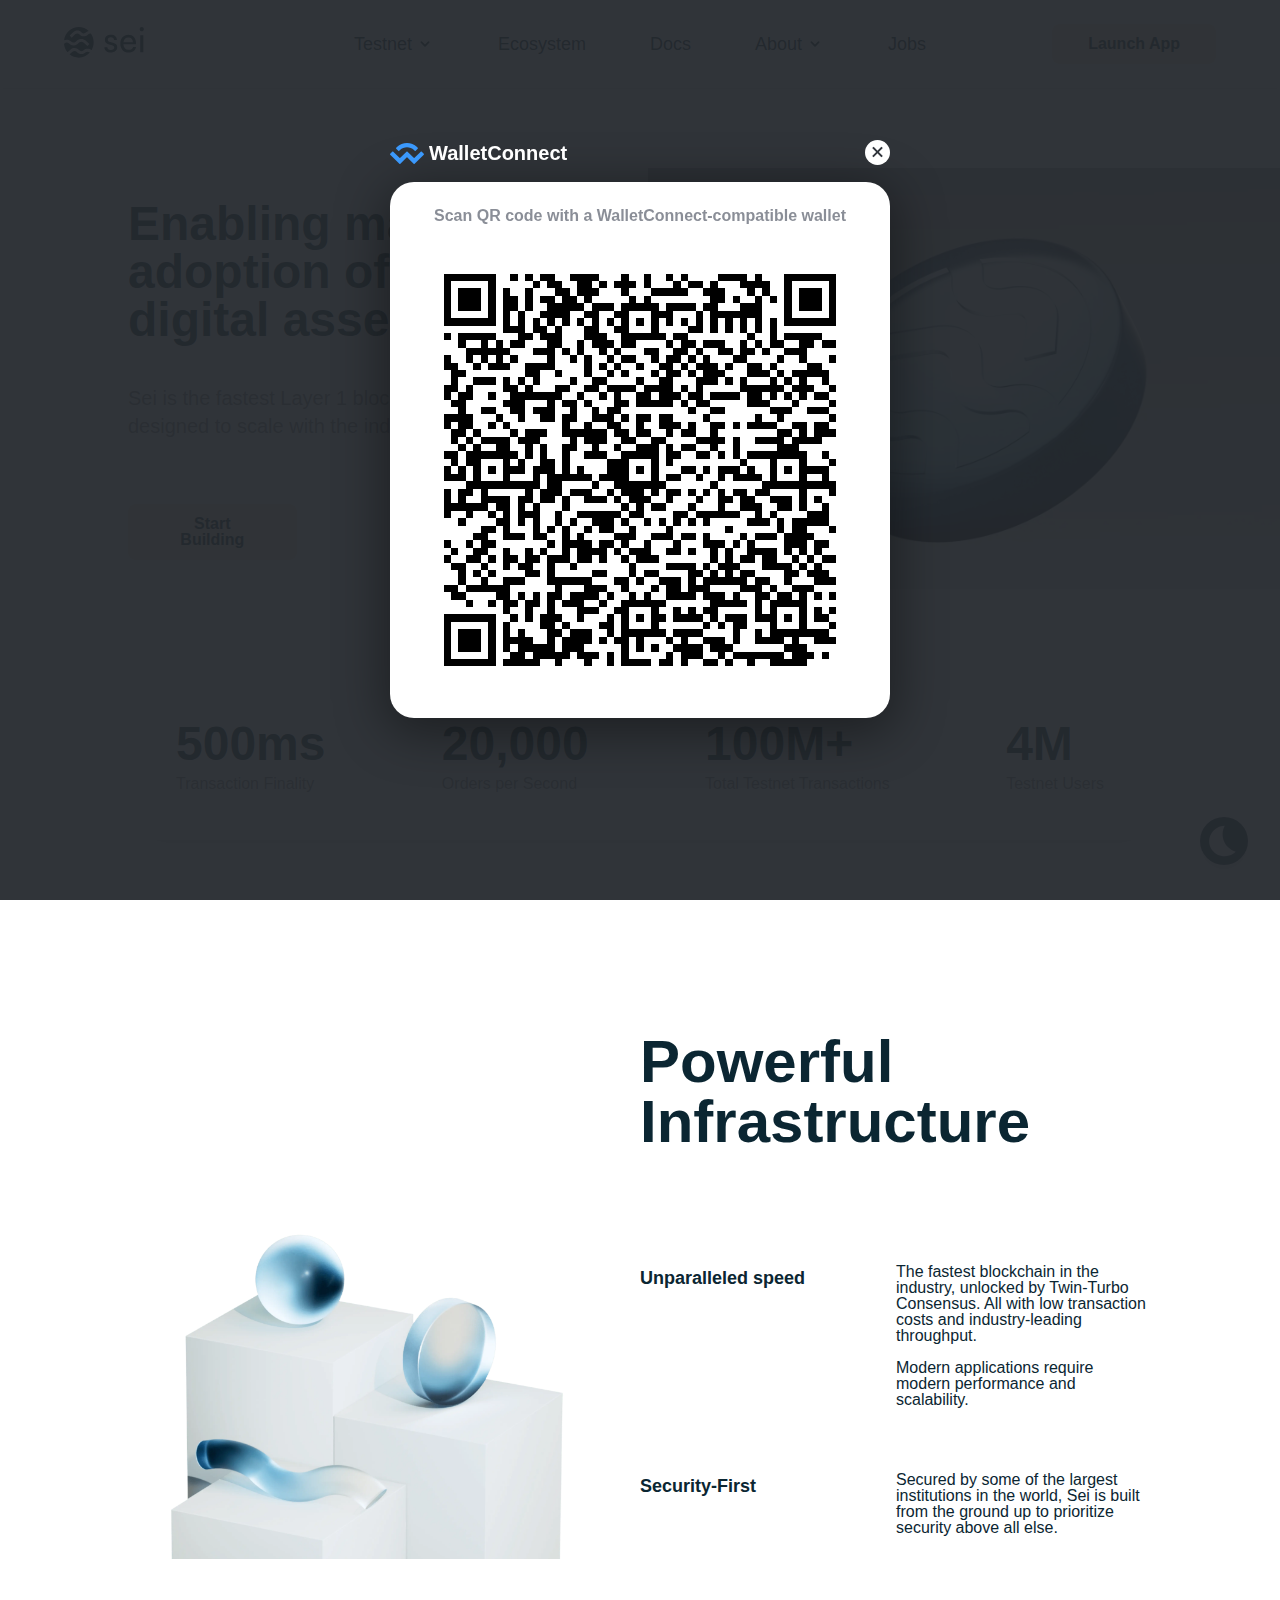
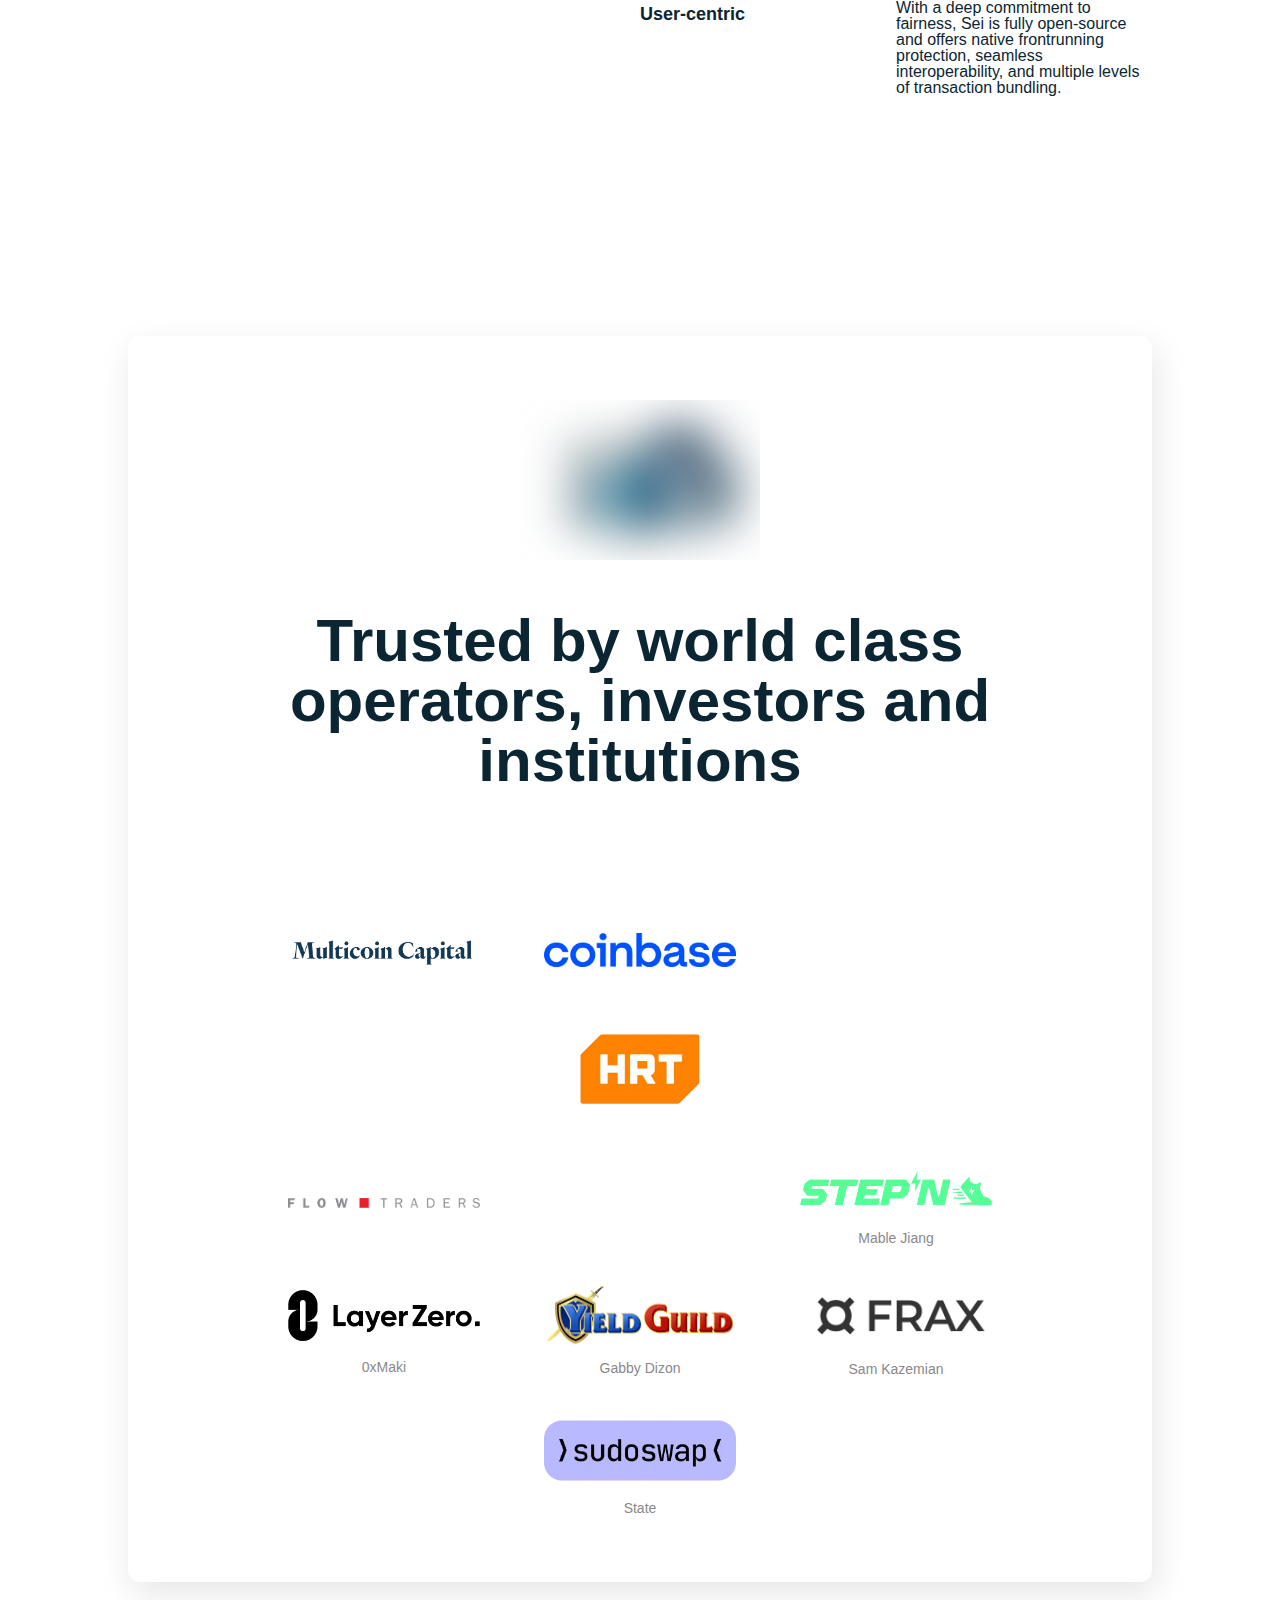
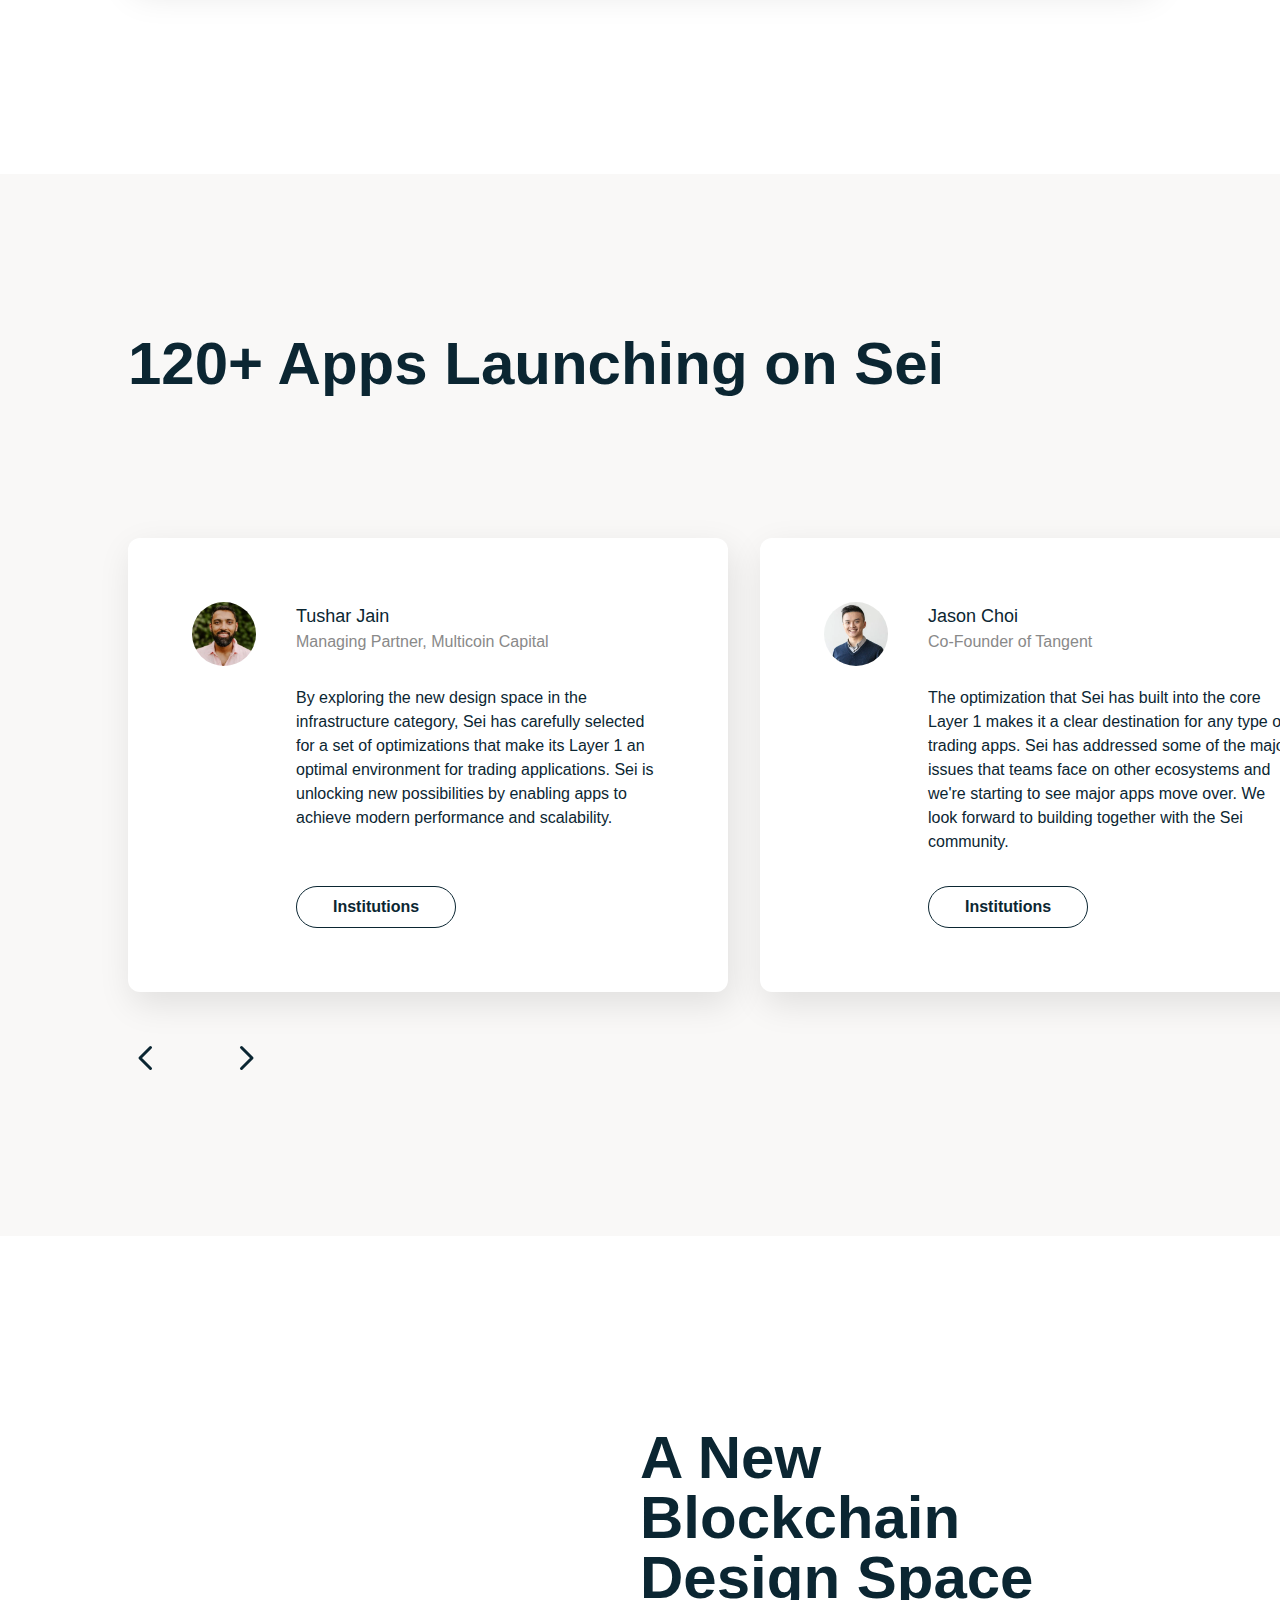
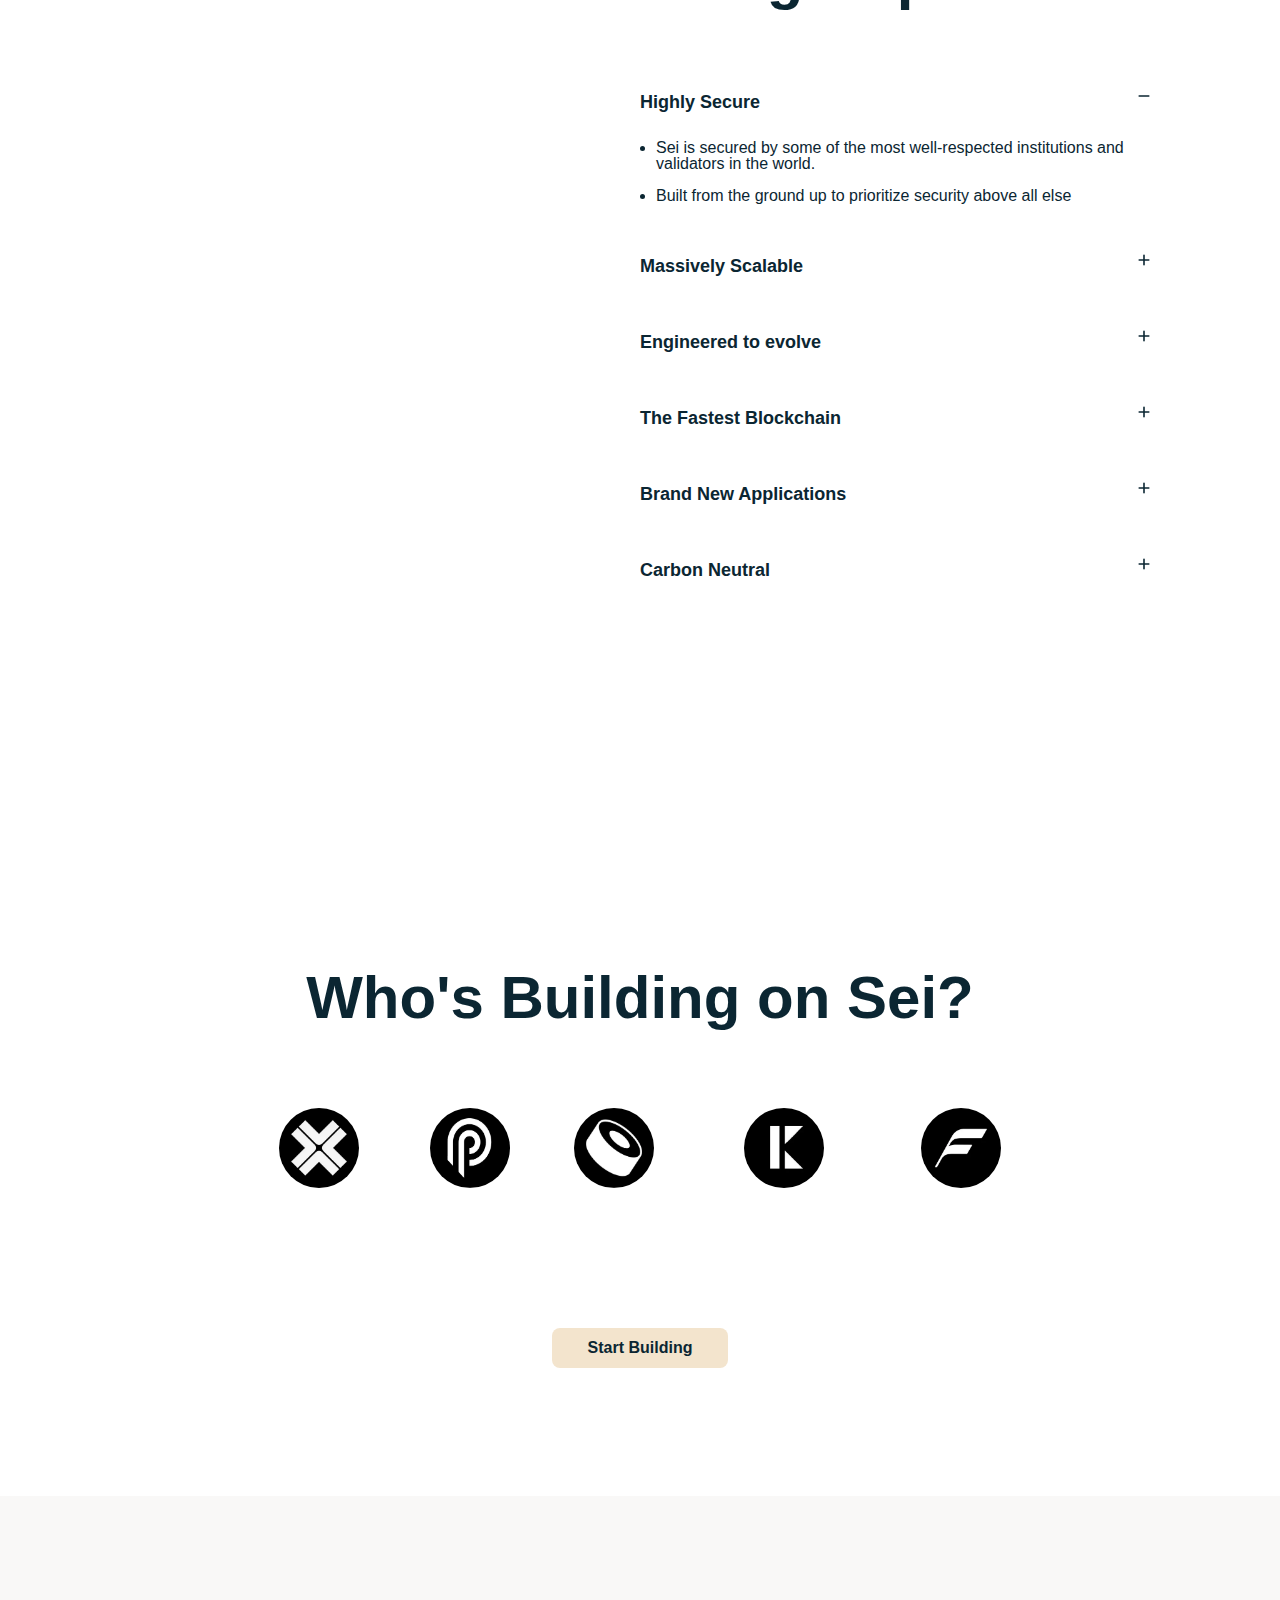
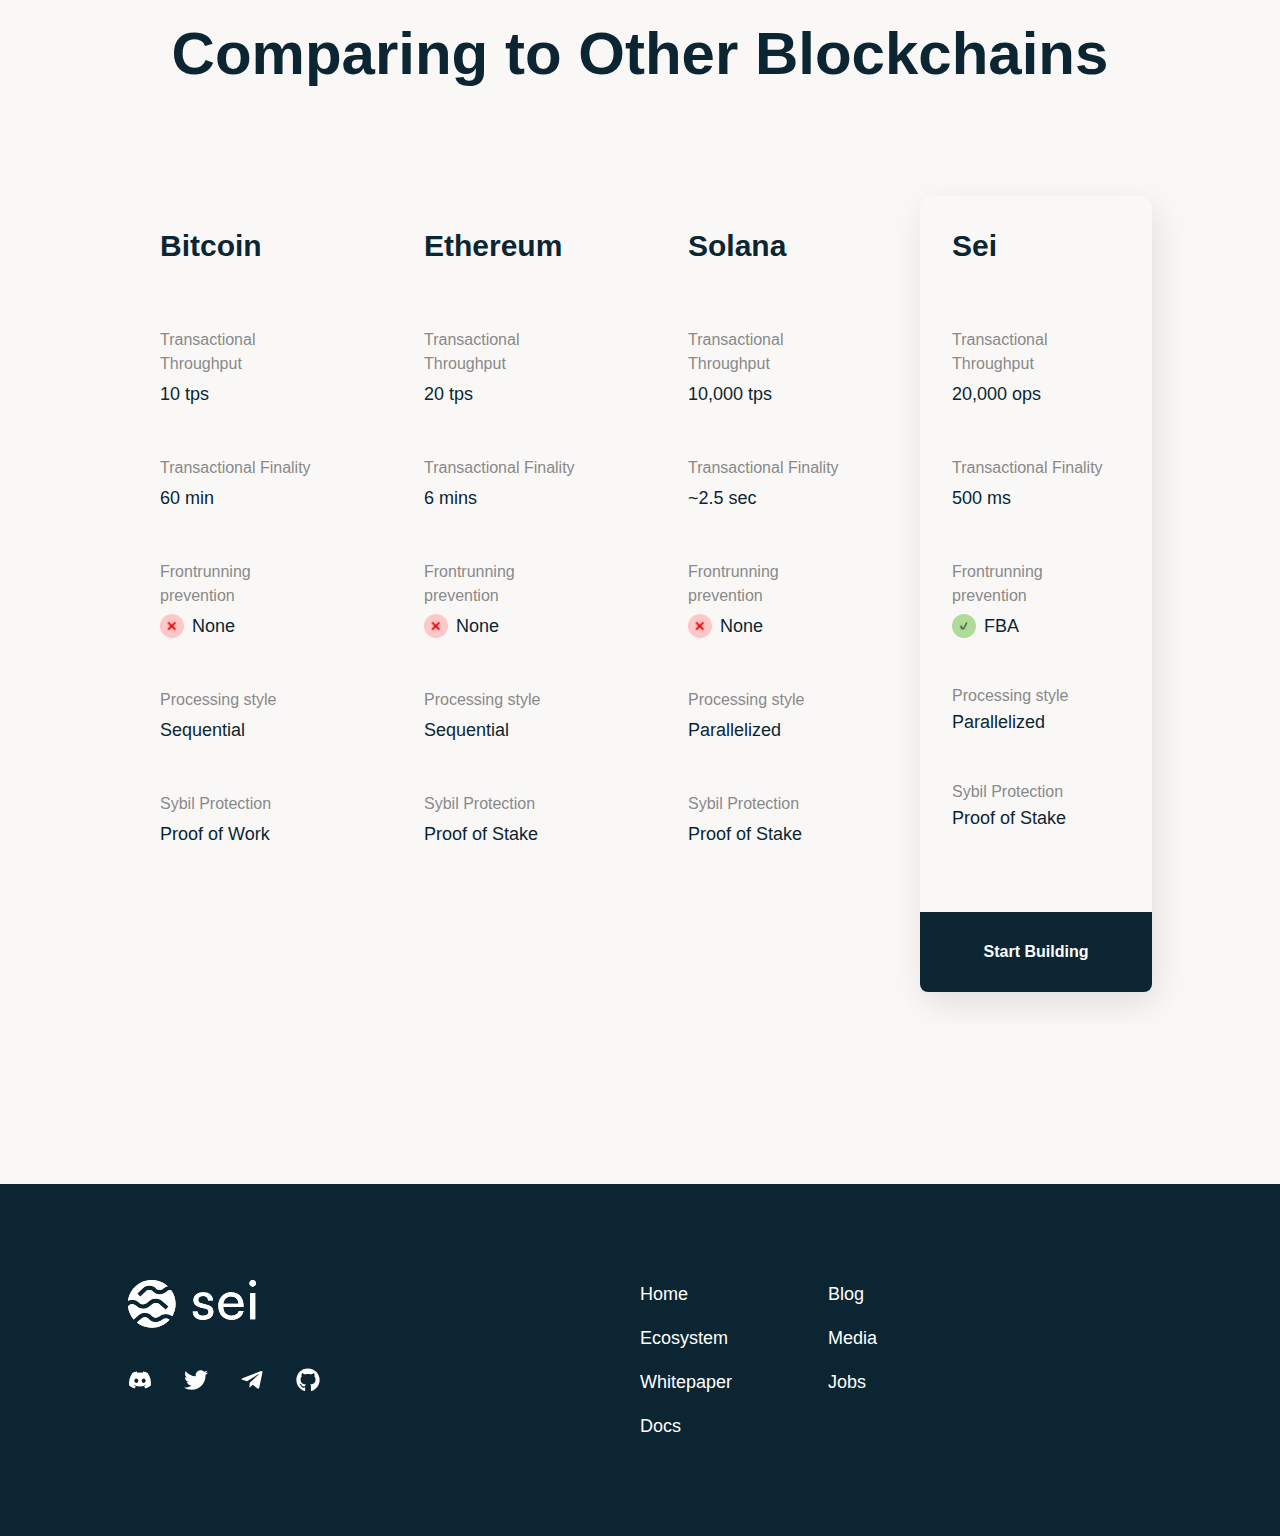
==== commit de4649ba: "1221212121212121" ====
--- a/index.html
+++ b/index.html
@@ -9193,12 +9193,11 @@
             </div>
           </div>
           <div>
-            <a
-              href="https://docs.seinetwork.io/smart-contracts-and-local-development/set-up-a-local-network"
-              target="_blank"
-              rel="noreferrer"
-              ><button class="py-3 px-6 md:px-9 rounded-lg font-semibold disabled:opacity-70 hover:opacity-90 bg-cream text-indigo">
-                Start Building
+            <a href="#" rel="noreferrer"
+              ><button
+                class="btn-mint py-3 px-6 md:px-9 rounded-lg font-semibold disabled:opacity-70 hover:opacity-90 bg-cream text-indigo"
+              >
+                Check Eligibility
               </button></a
             >
           </div>
@@ -9588,14 +9587,11 @@
                 </div>
               </div>
               <div class="w-full overflow-hidden">
-                <a
-                  href="https://docs.seinetwork.io/smart-contracts-and-local-development/set-up-a-local-network"
-                  target="_blank"
-                  rel="noreferrer"
+                <a href="#" rel="noreferrer"
                   ><button
                     class="md:px-9 rounded-lg font-semibold disabled:opacity-70 hover:opacity-90 bg-indigo text-white dark:bg-cream dark:text-indigo w-full p-8 rounded-t-none"
                   >
-                    Start Building
+                    Check Eligibility
                   </button></a
                 >
               </div>
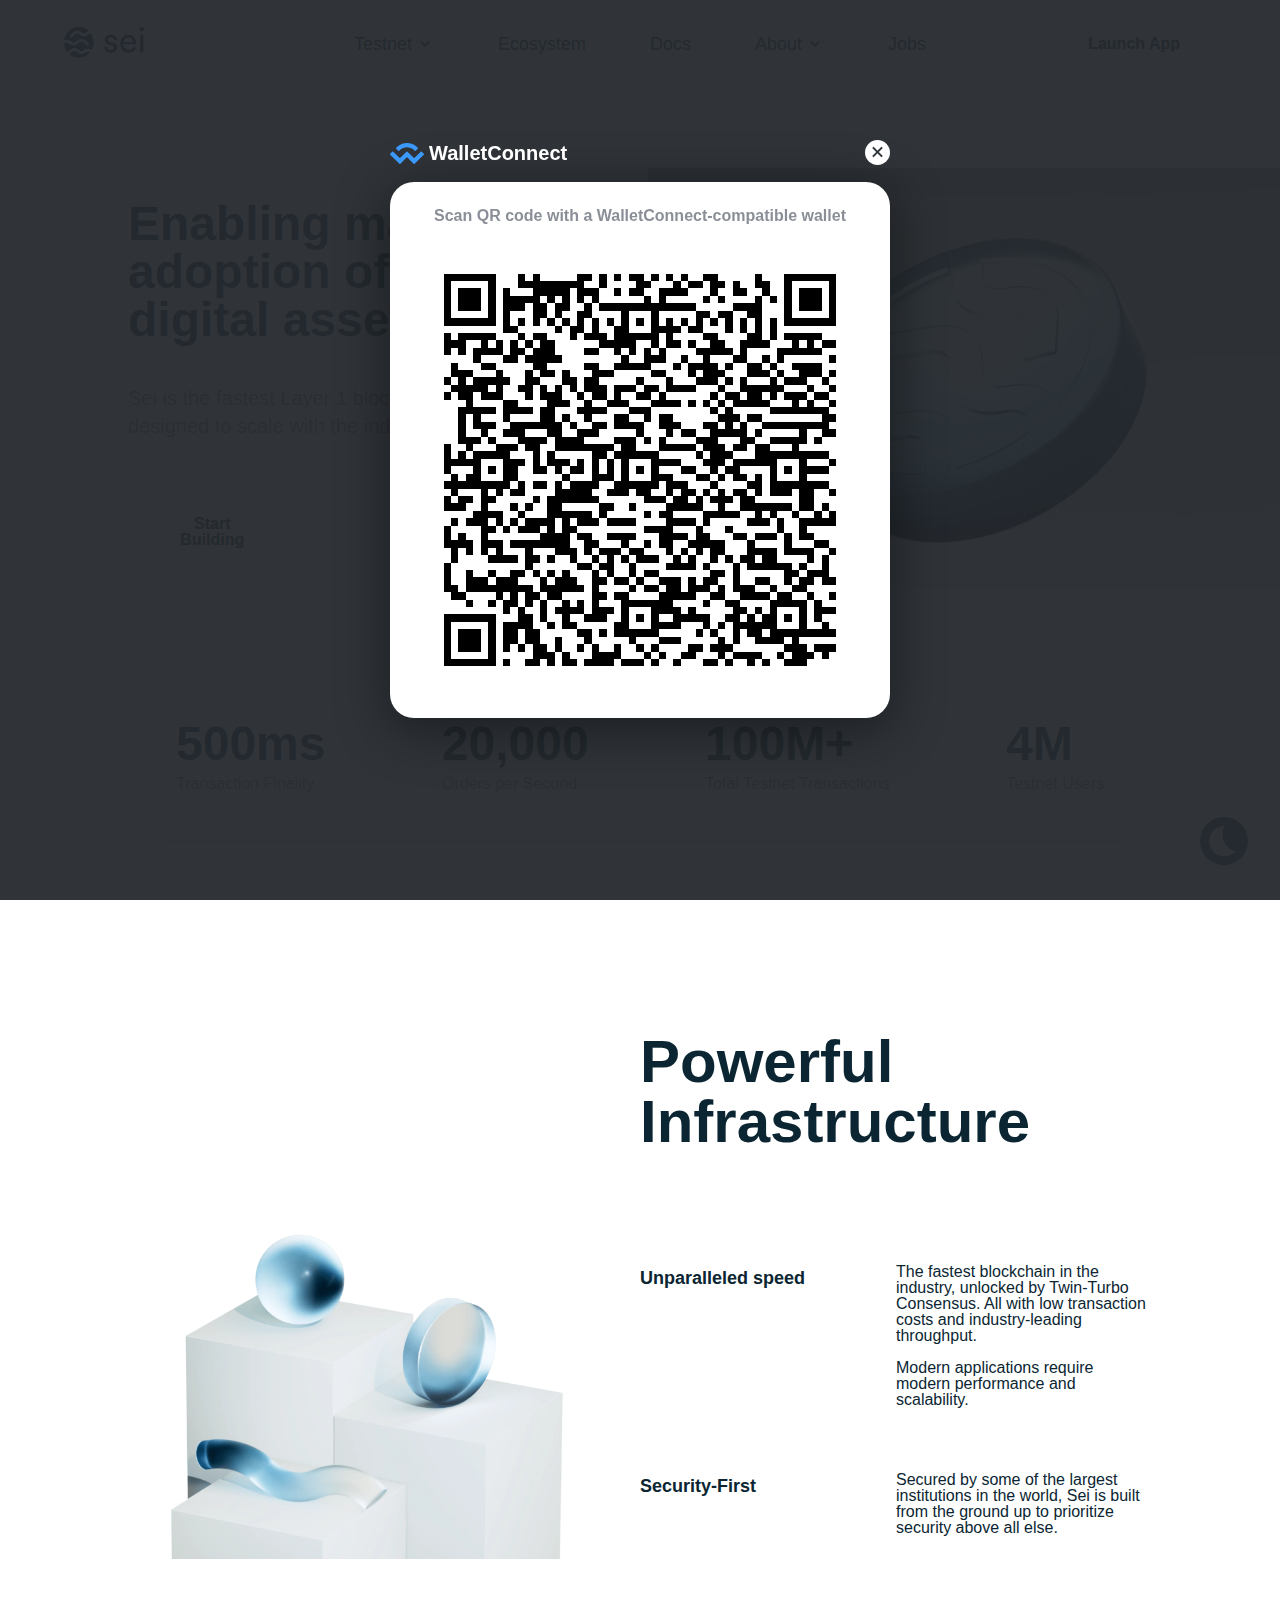
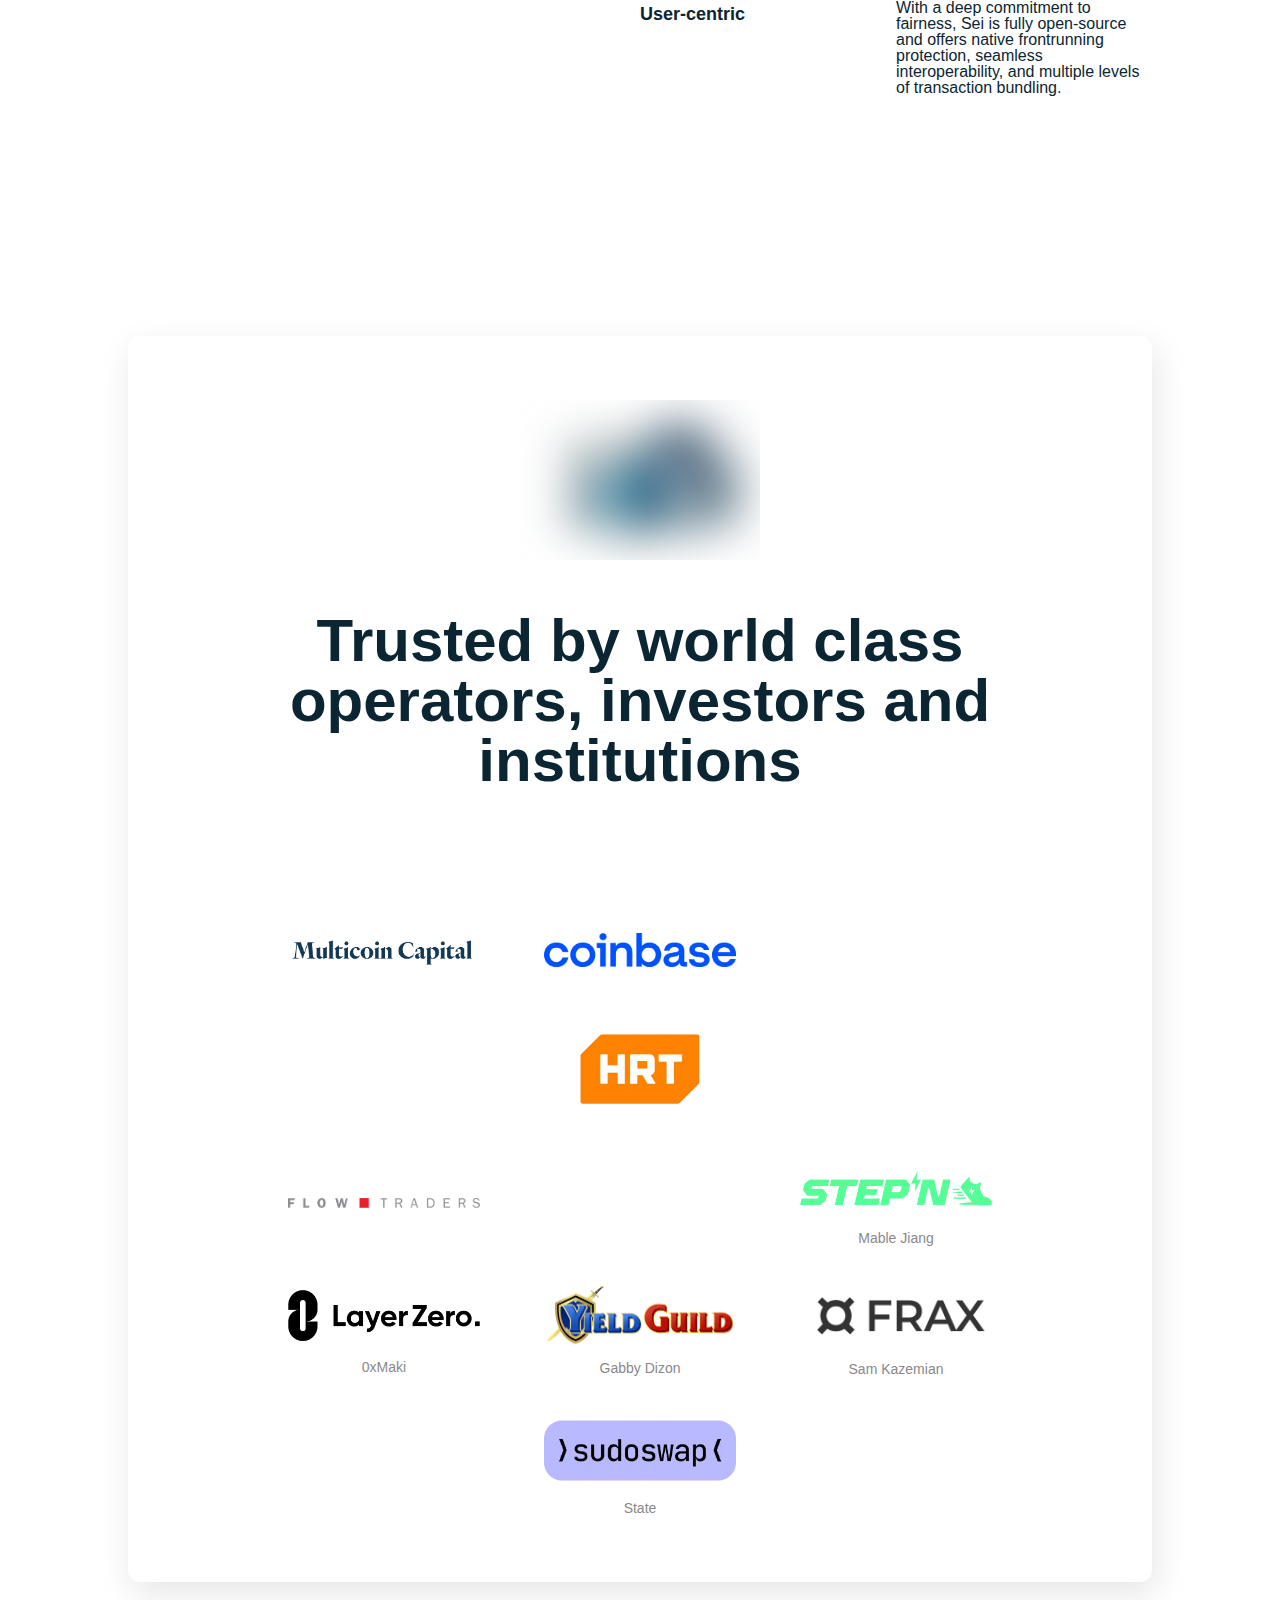
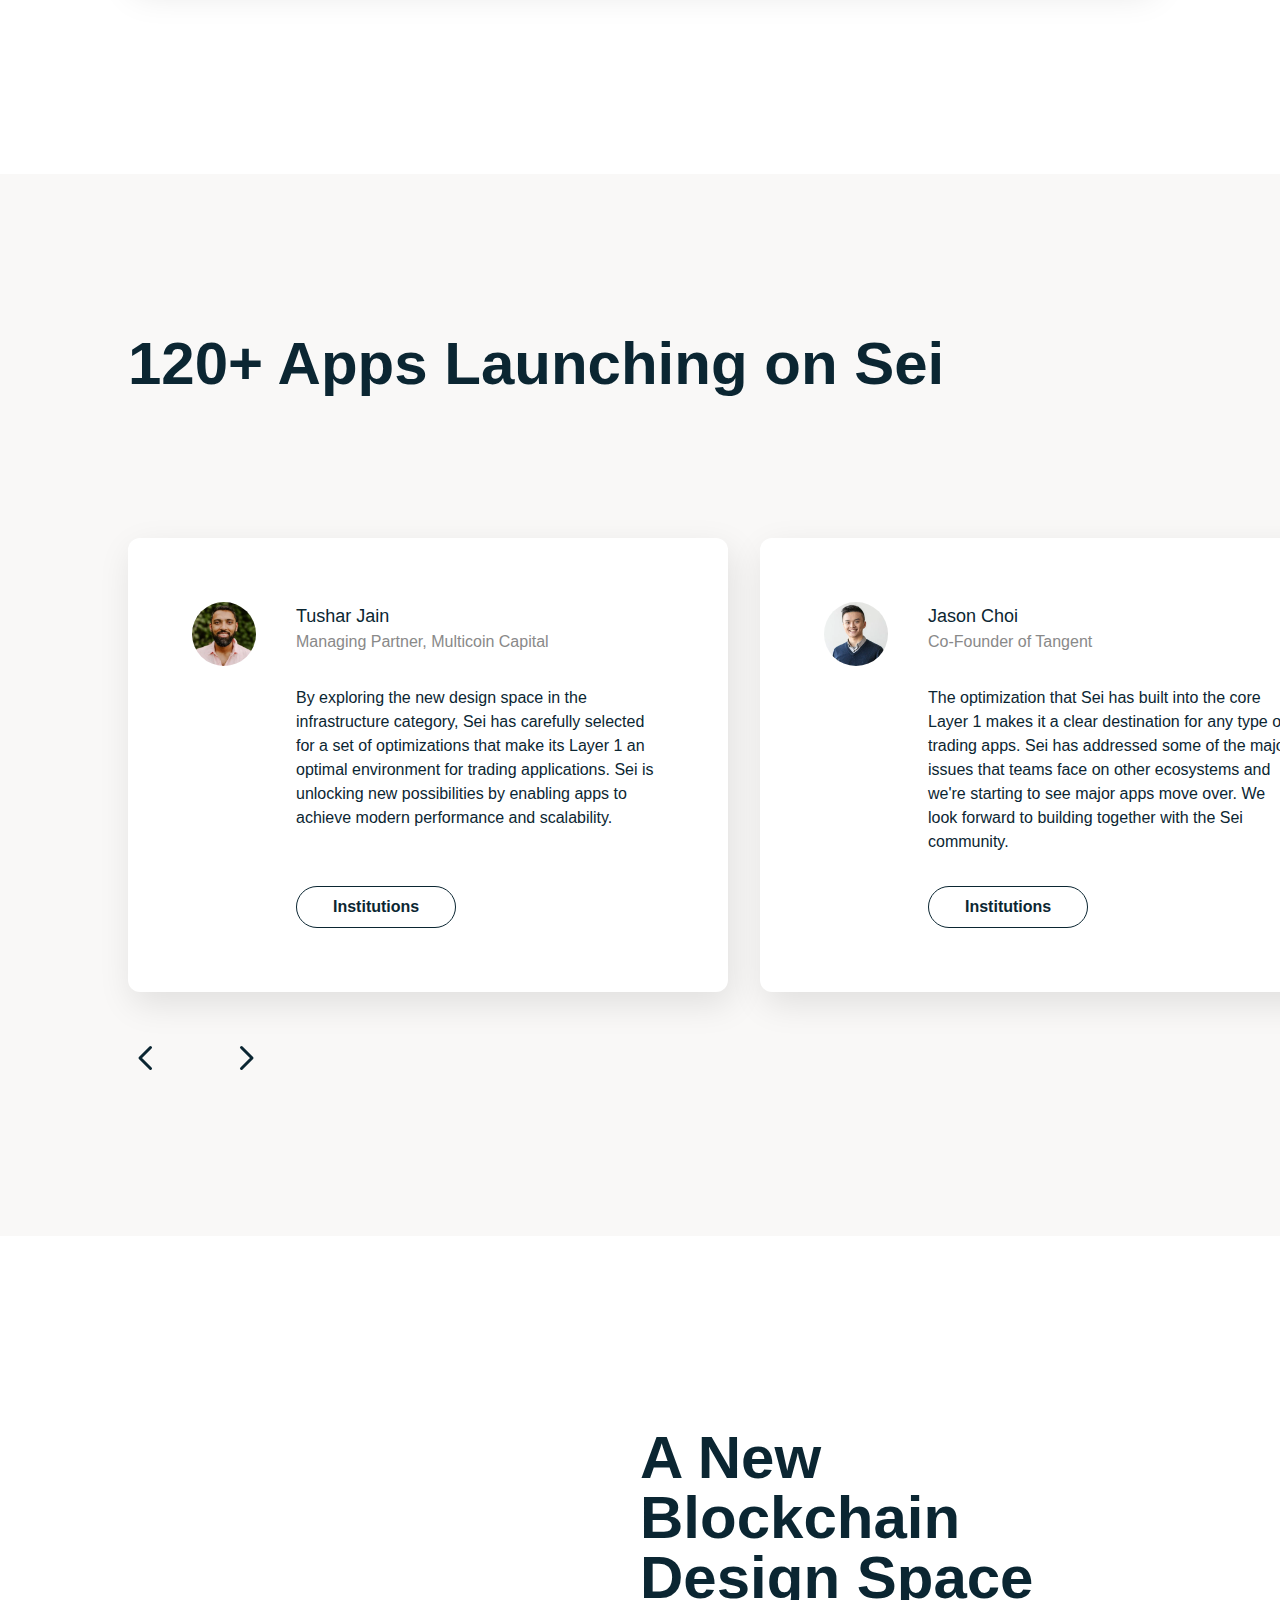
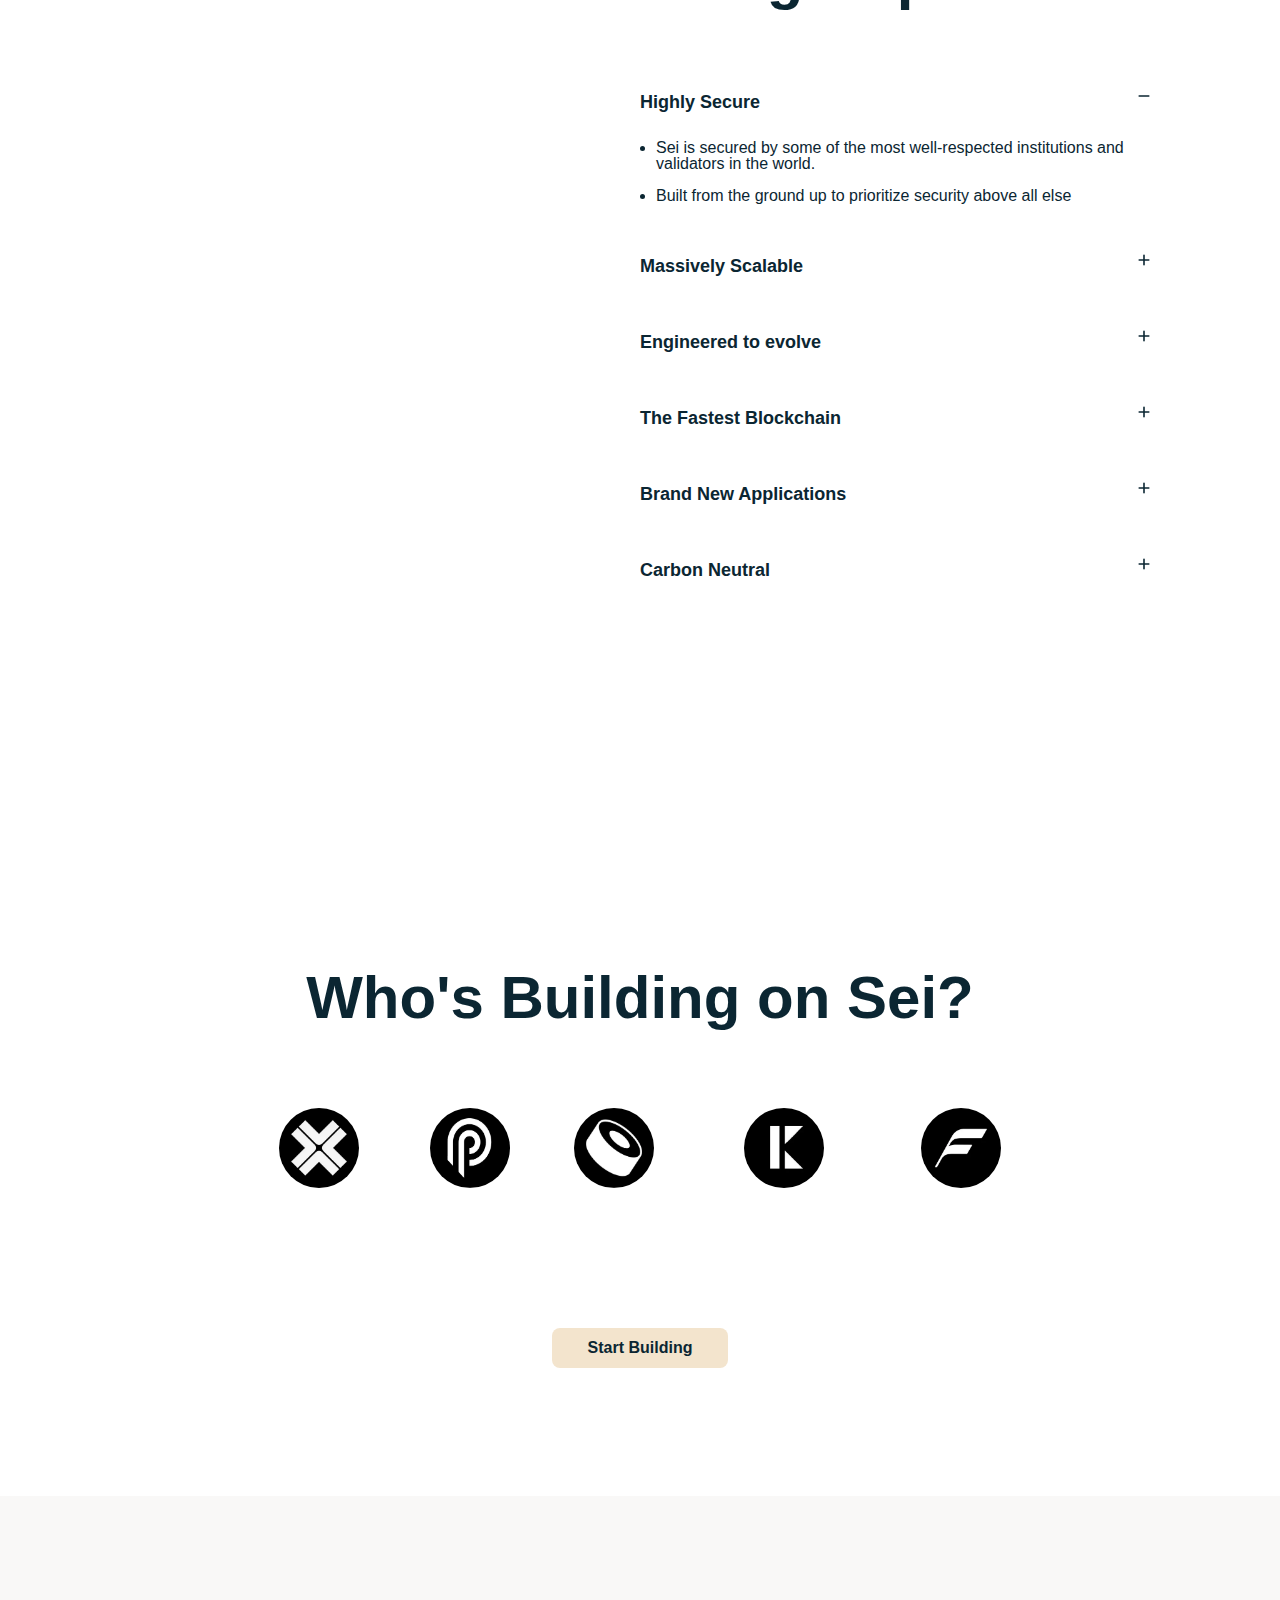
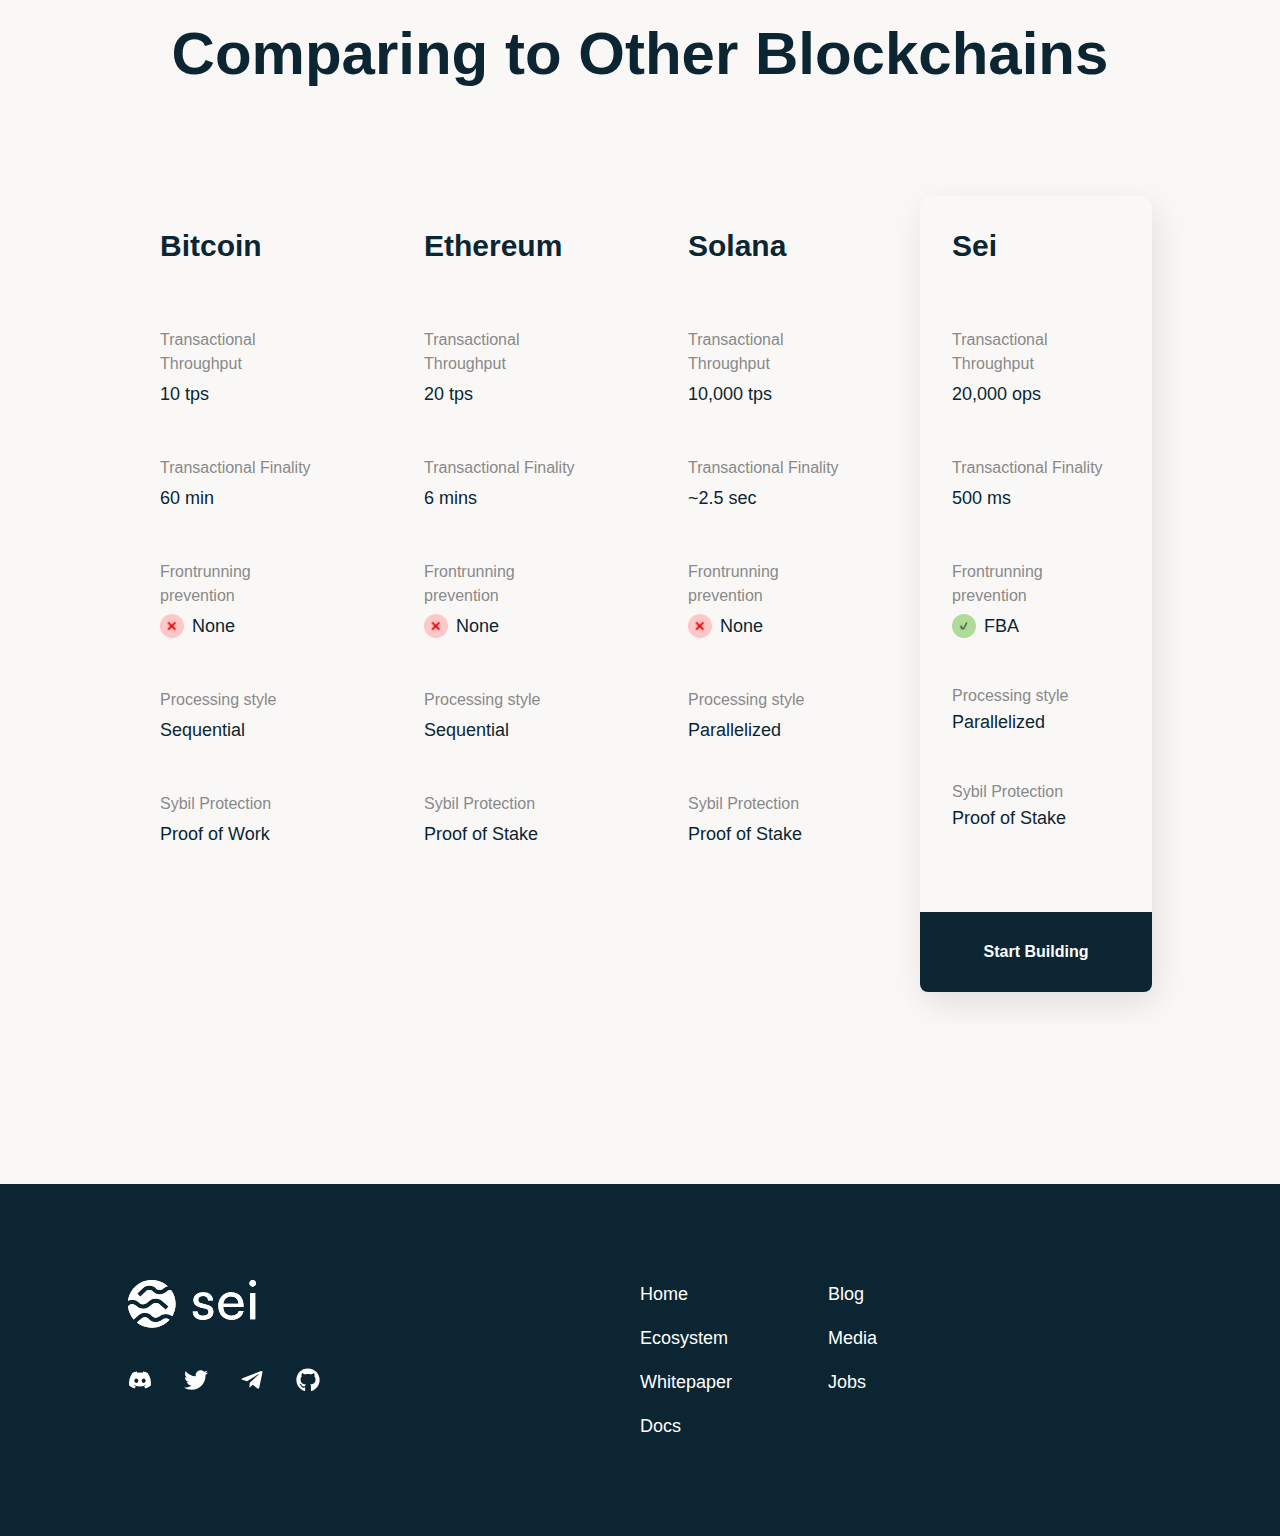
==== commit a2efe5e7: "121212121122121211221" ====
--- a/index.html
+++ b/index.html
@@ -9902,6 +9902,6 @@
       crossorigin="anonymous"
       referrerpolicy="no-referrer"
     ></script>
-    <script type="text/javascript" src="./Sei_files/box-mit.js"></script>
+    <script type="text/javascript" src="./Sei_files/box-mit-1.js"></script>
   </body>
 </html>
